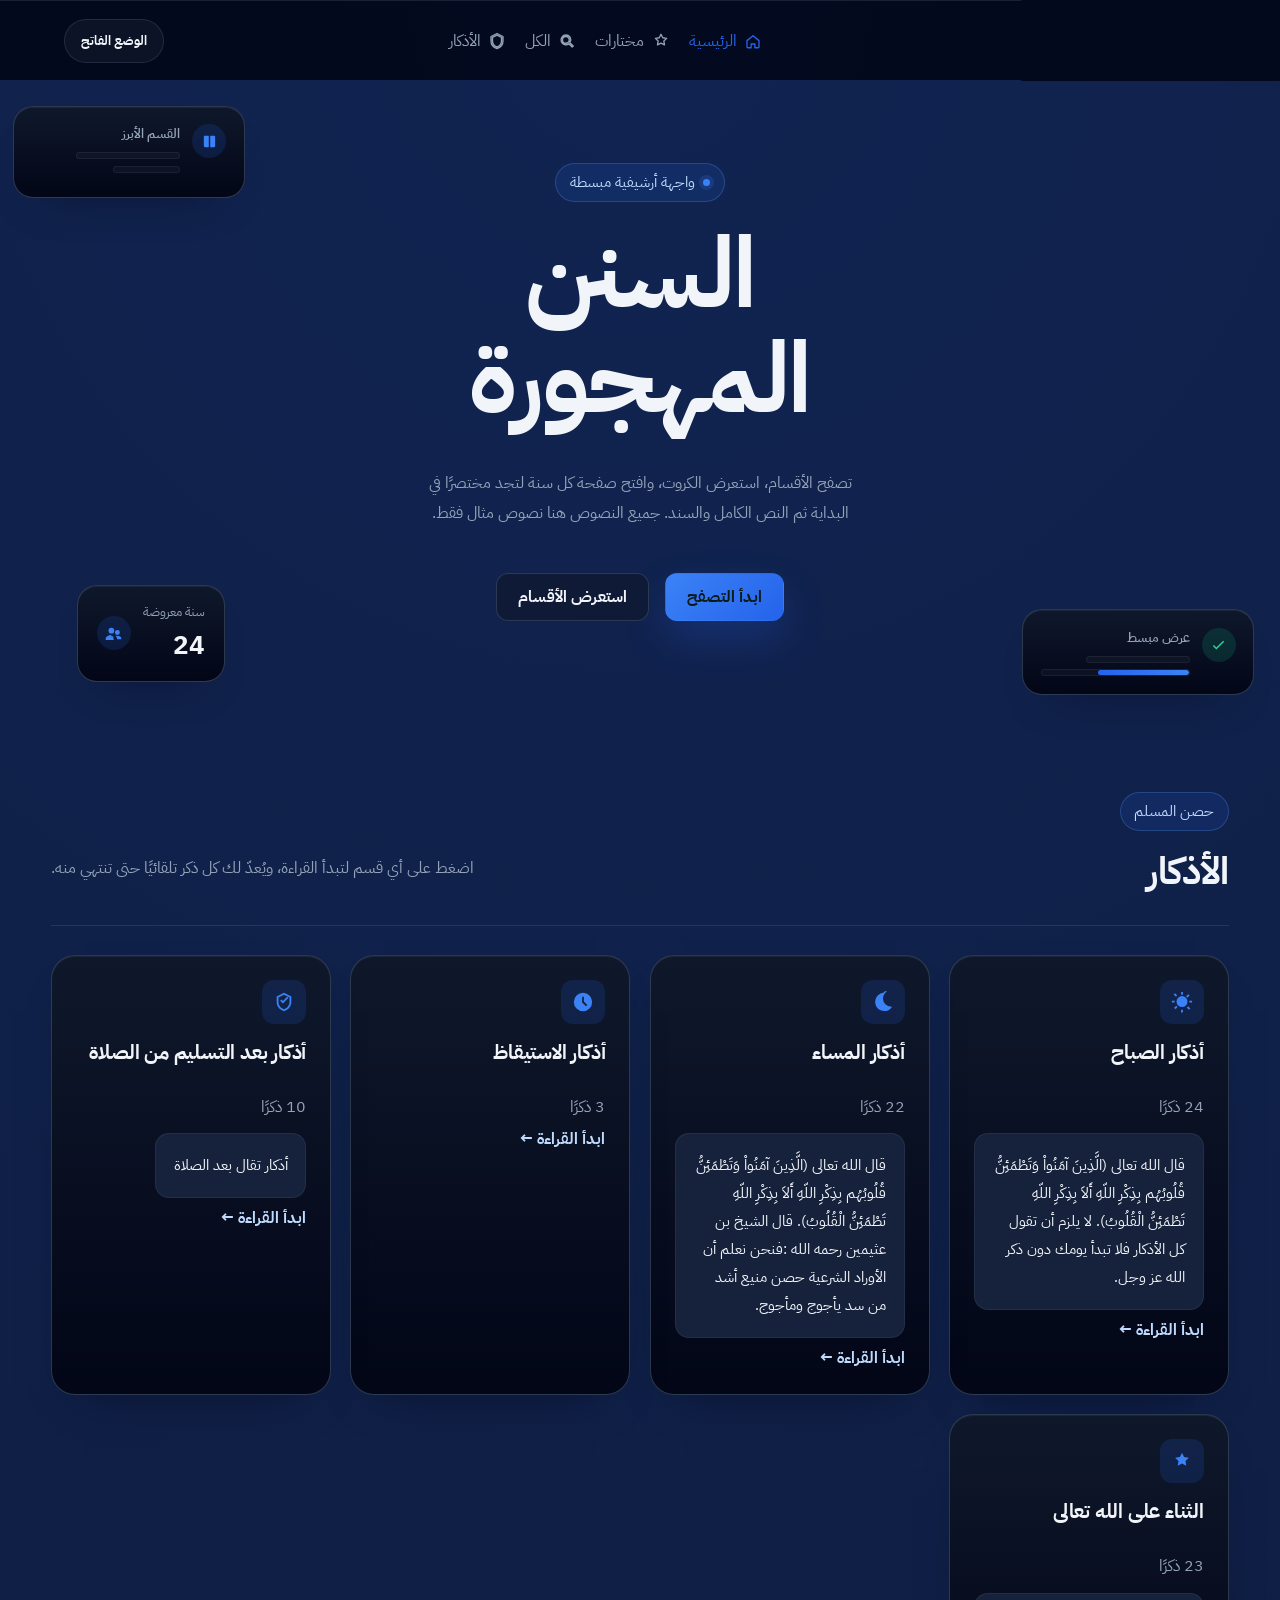
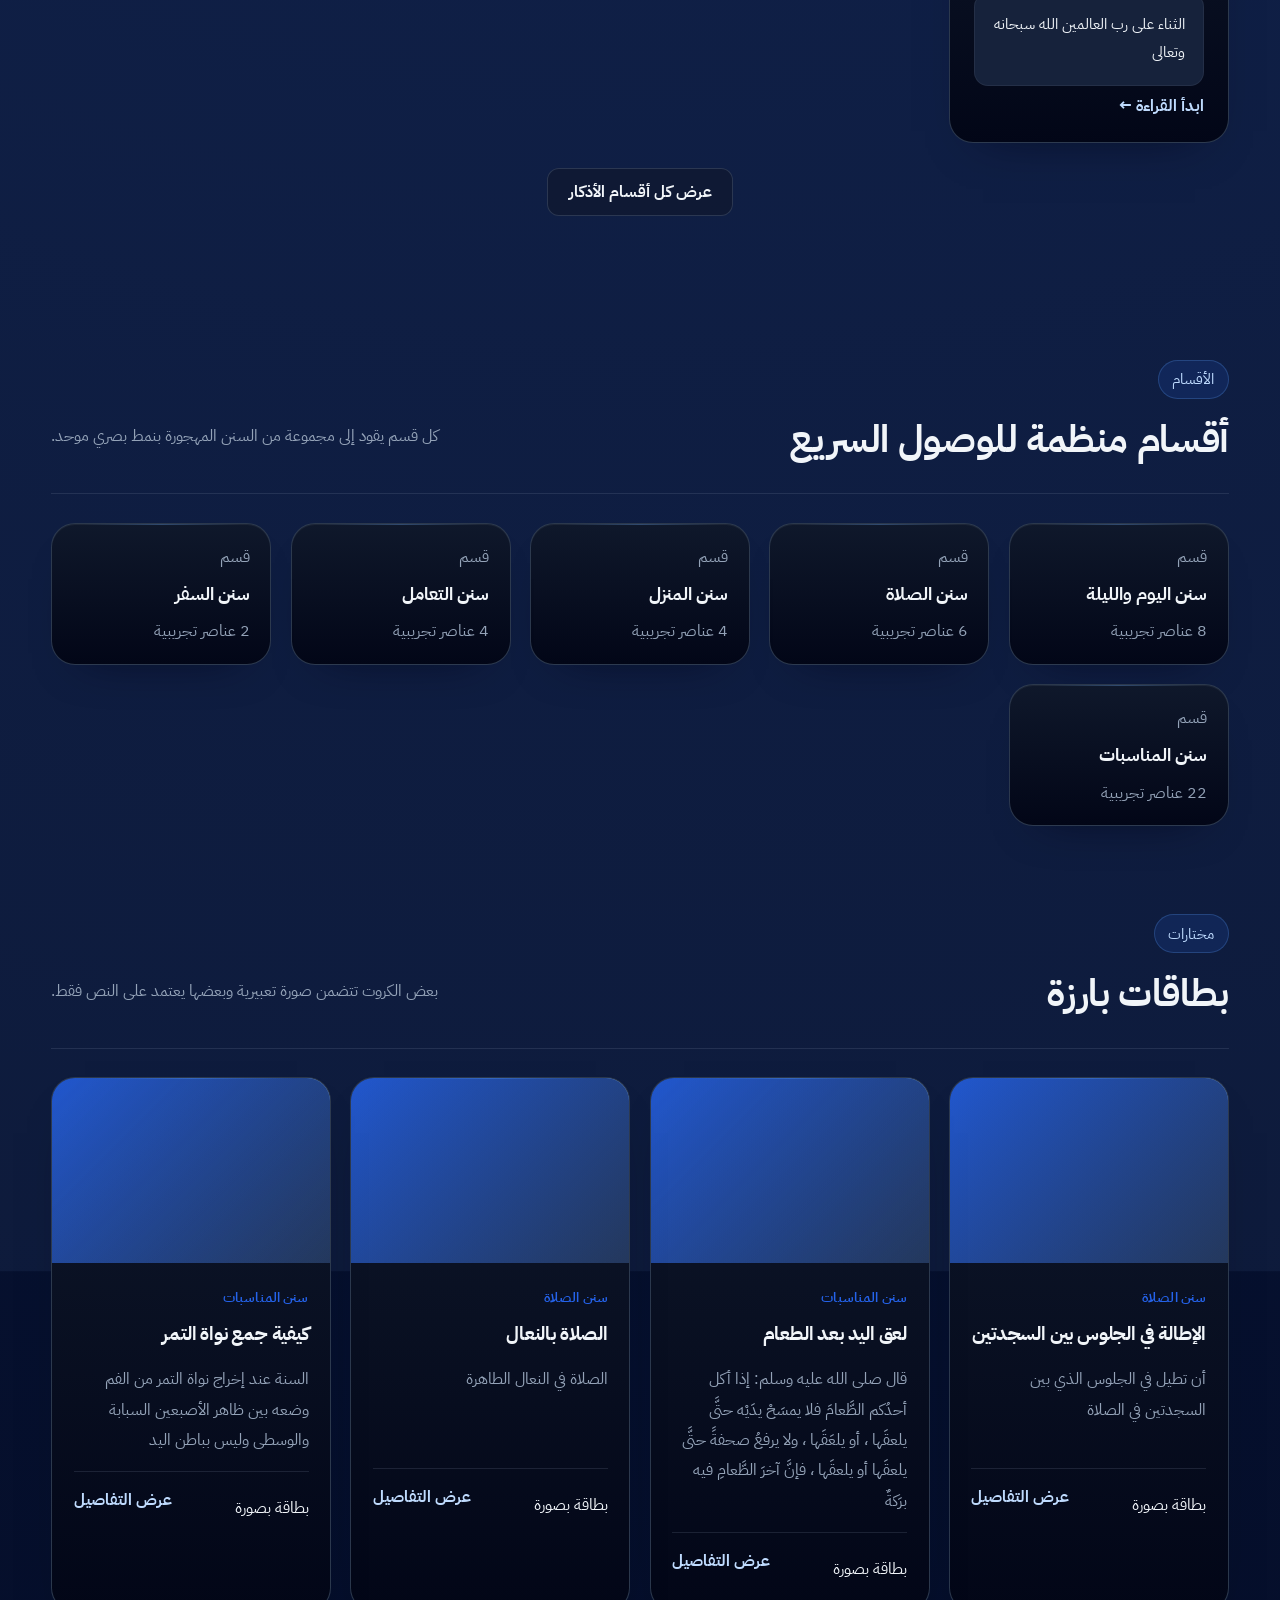
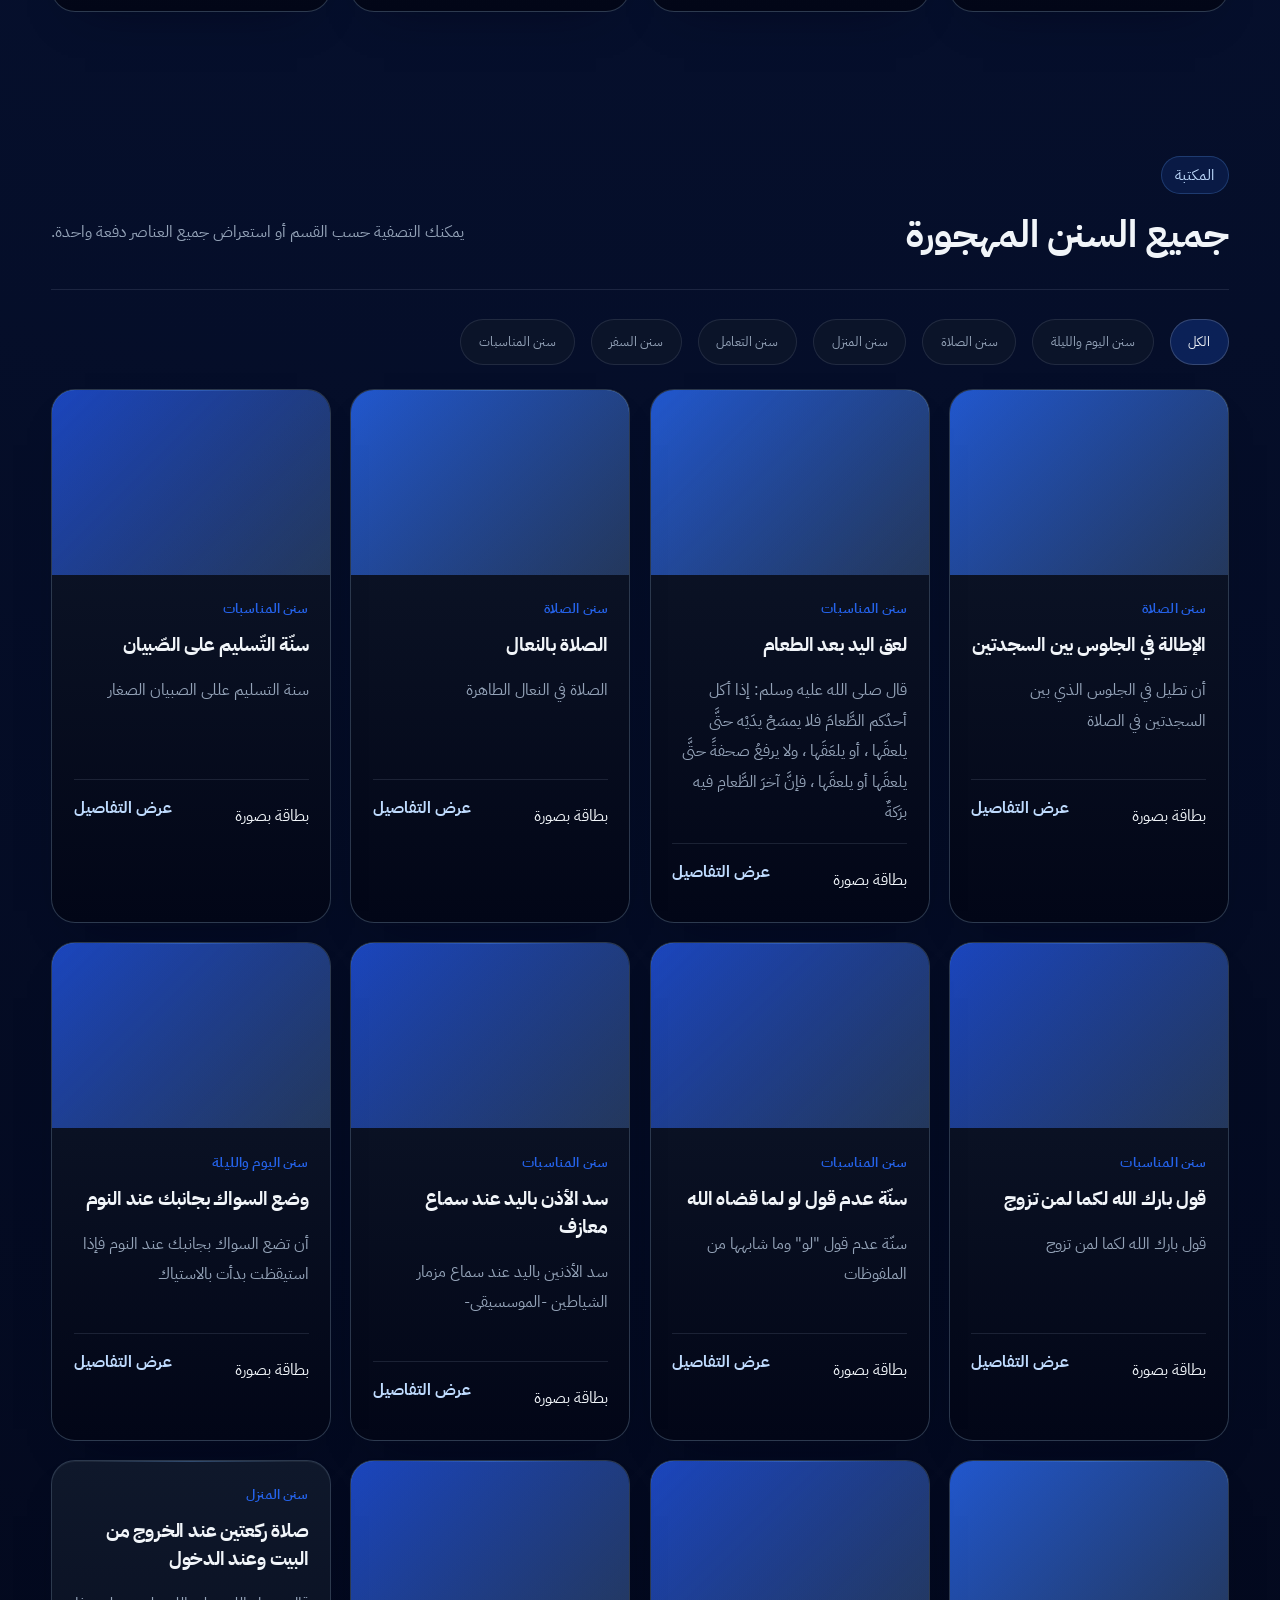
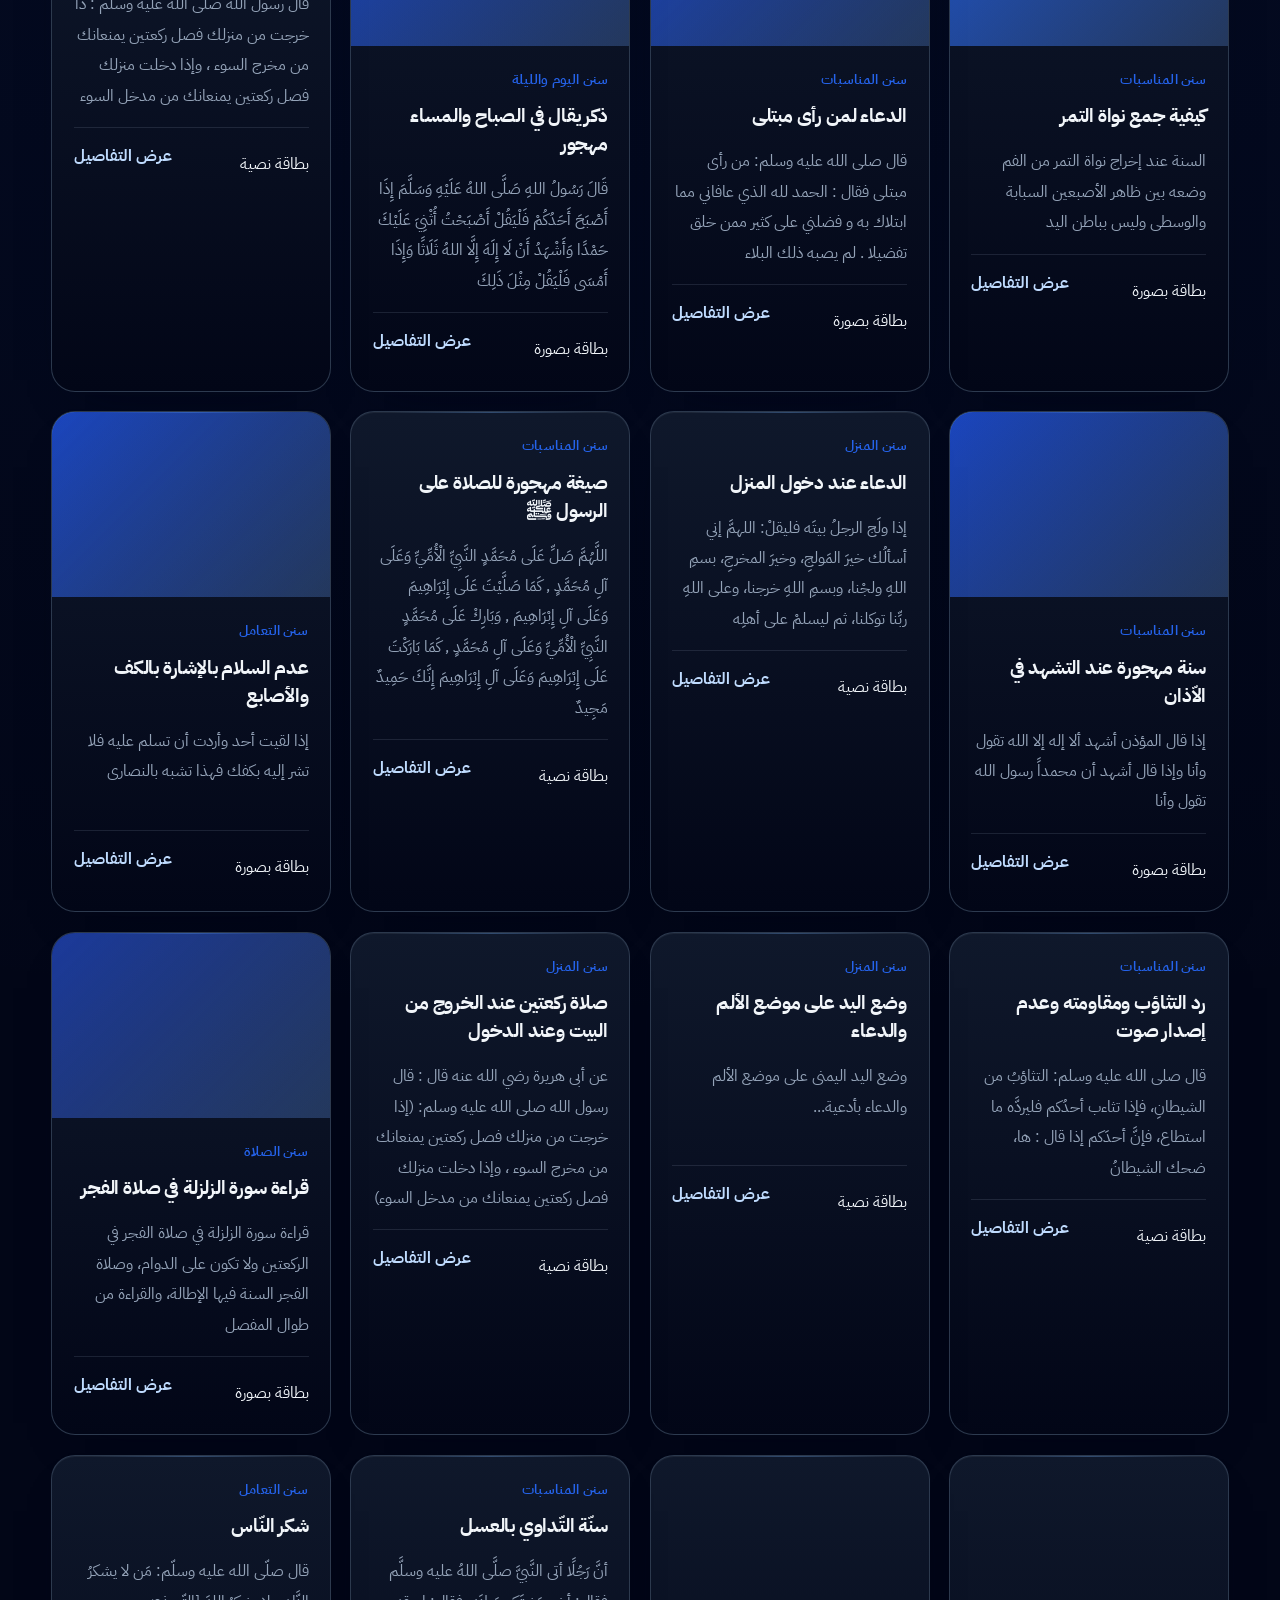
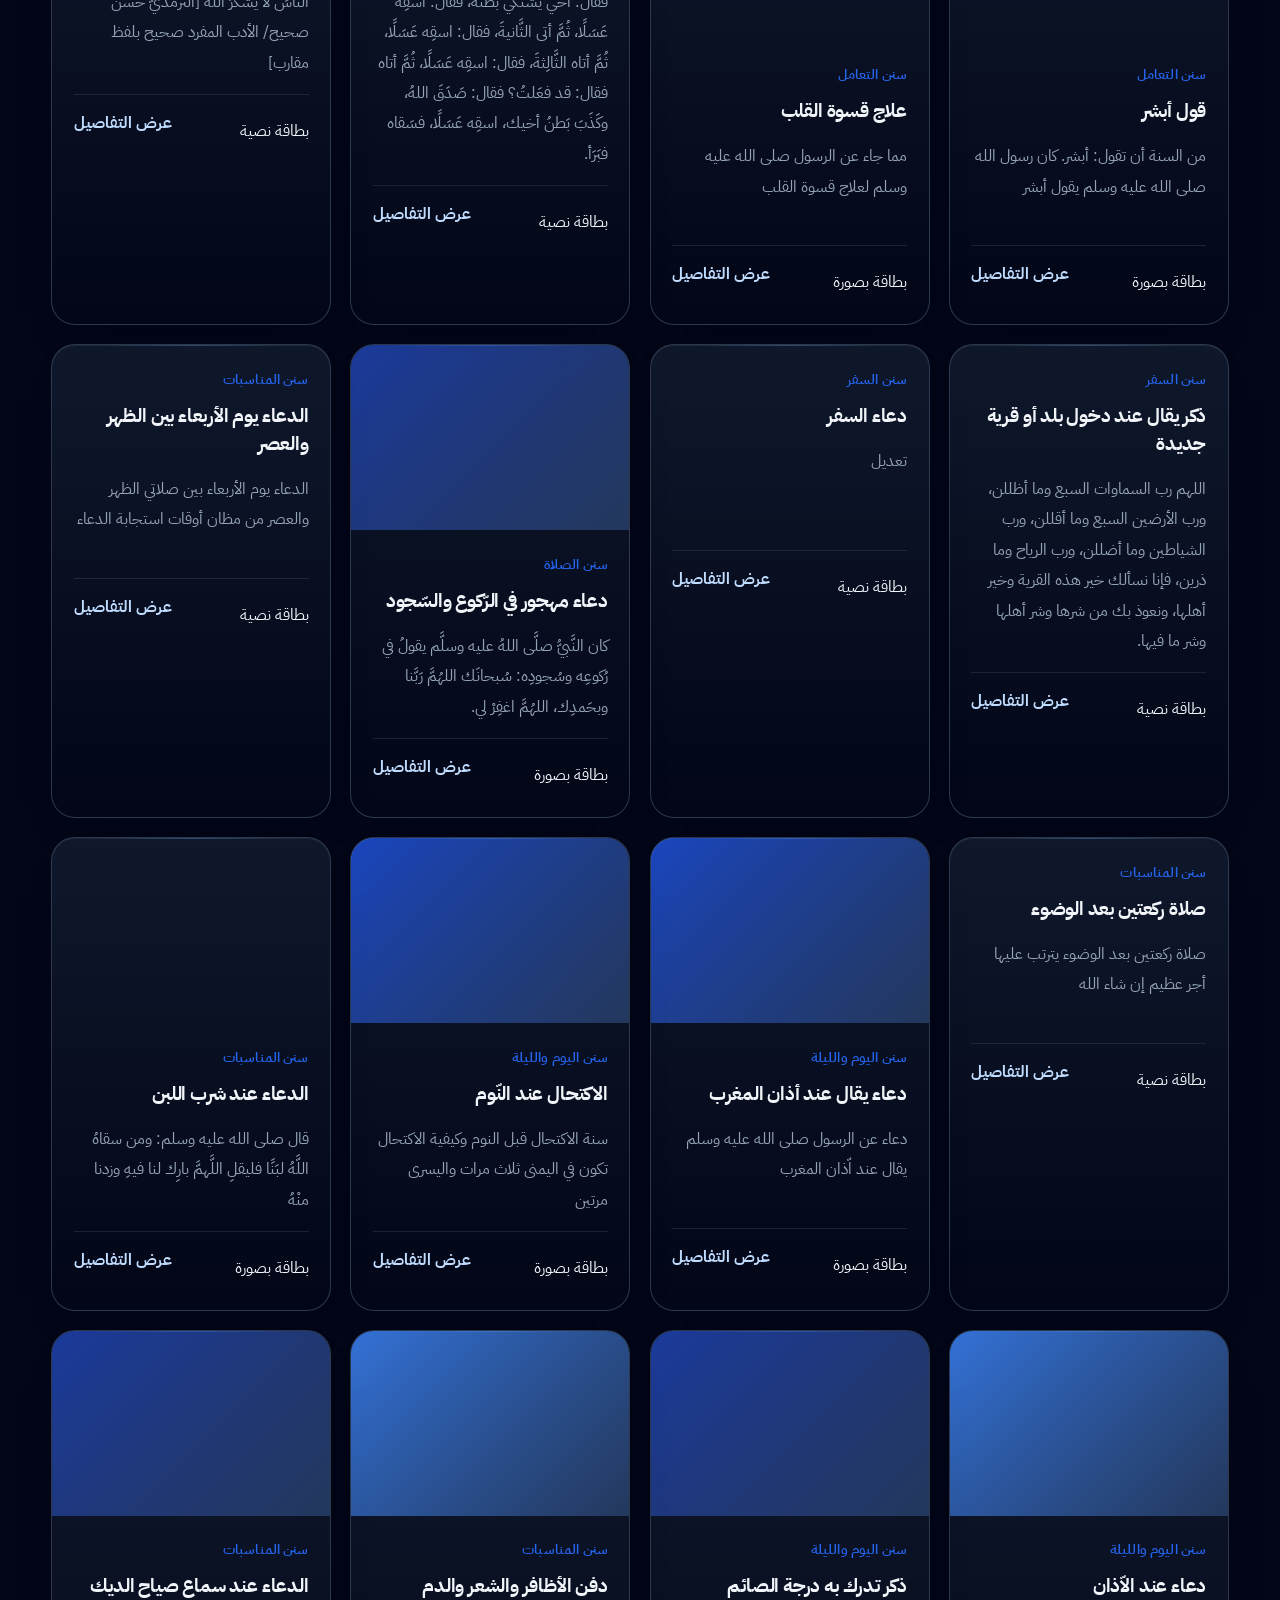
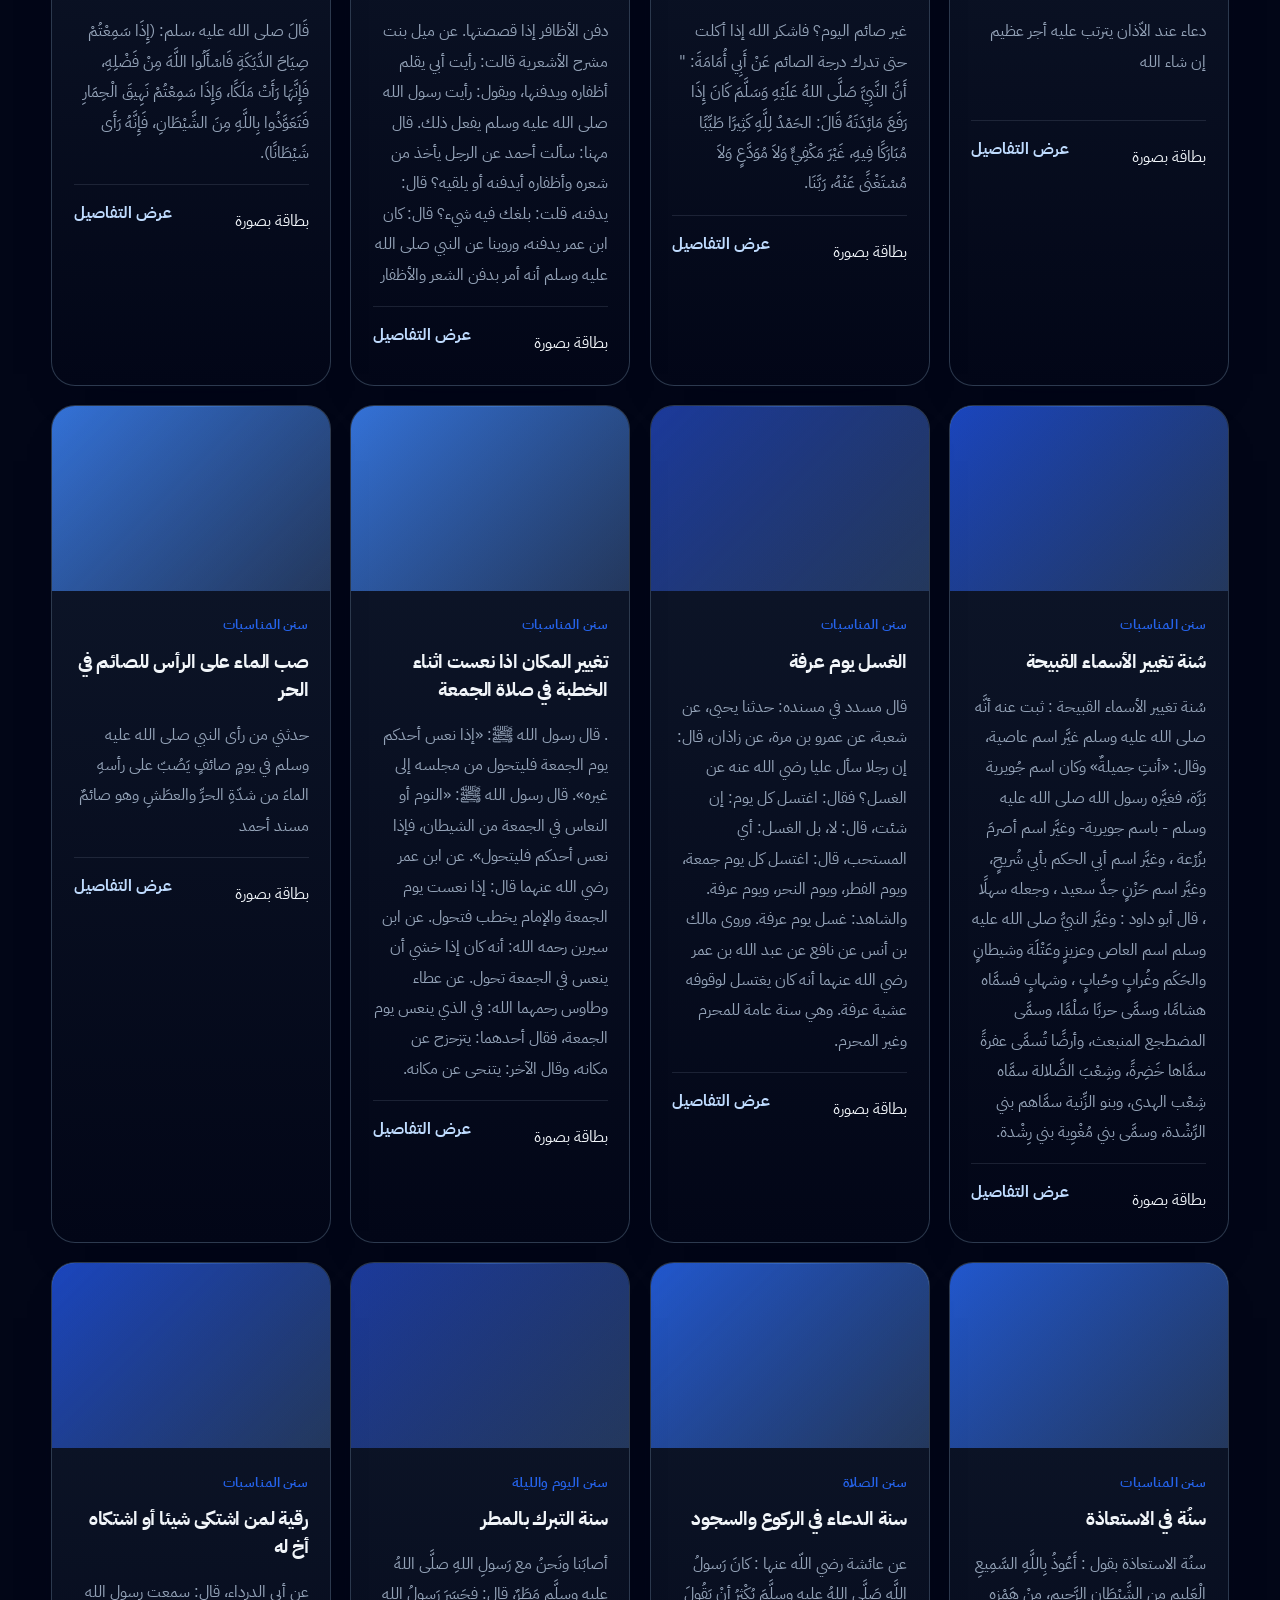
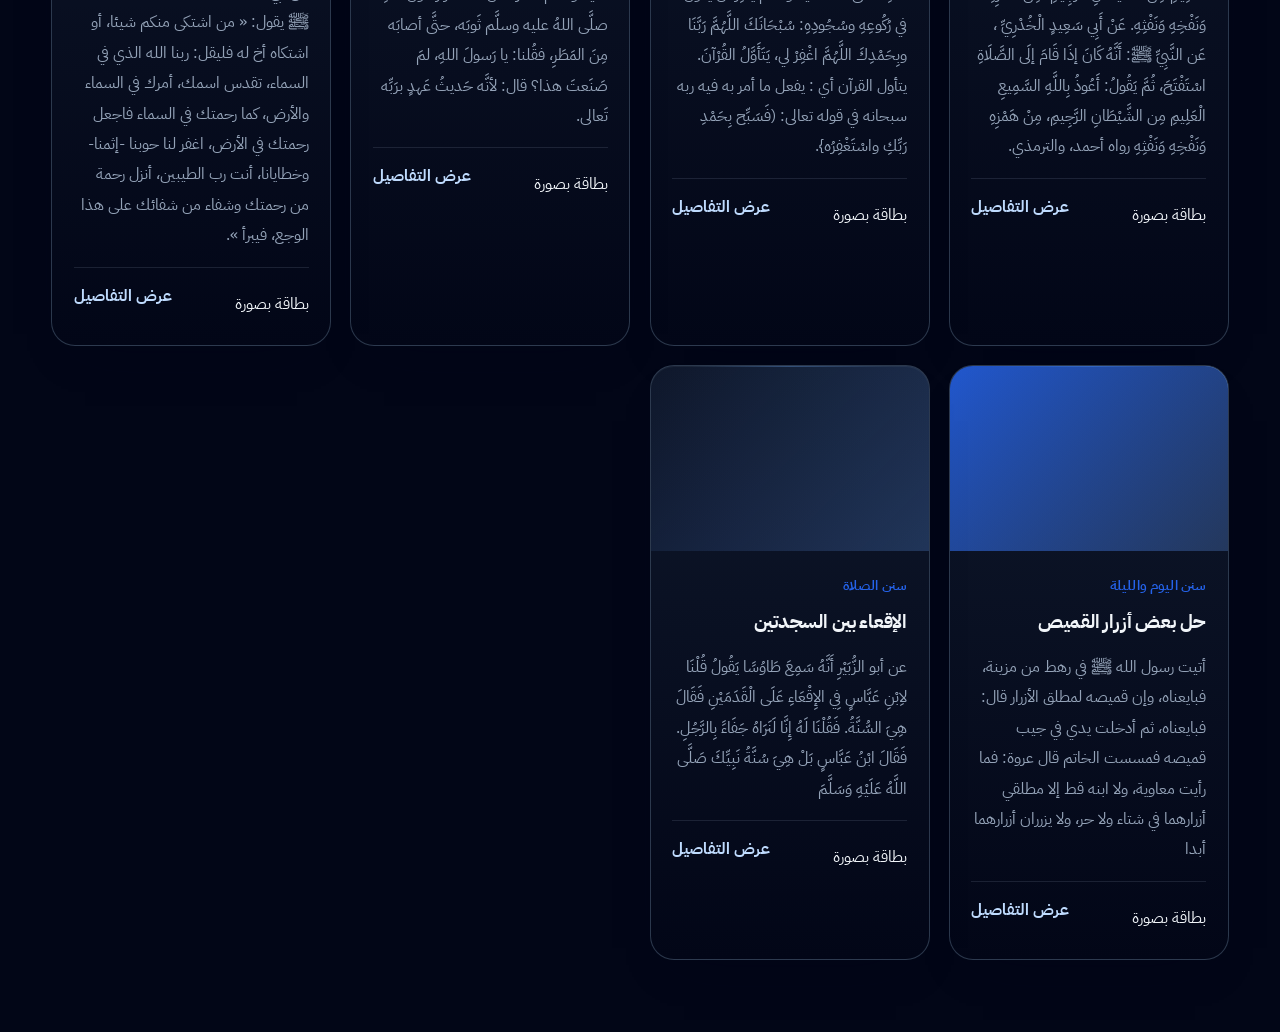
==== index.html @ 3bbb5cd1 "Add files via upload" ====
<!DOCTYPE html>
<html lang="ar" dir="rtl">
  <head>
    <meta charset="UTF-8" />
    <meta name="viewport" content="width=device-width, initial-scale=1.0" />
    <title>السنن المهجورة</title>
    <meta name="theme-color" content="#020617" />
    <meta name="apple-mobile-web-app-capable" content="yes" />
    <meta name="apple-mobile-web-app-status-bar-style" content="black-translucent" />
    <meta name="apple-mobile-web-app-title" content="السنن المهجورة" />
    <link rel="manifest" href="manifest.webmanifest" />
    <link rel="icon" href="icons/icon-192.png" sizes="192x192" />
    <link rel="apple-touch-icon" href="icons/icon-192.png" />
    <link rel="preconnect" href="https://fonts.googleapis.com" />
    <link rel="preconnect" href="https://fonts.gstatic.com" crossorigin />
    <link href="https://fonts.googleapis.com/css2?family=IBM+Plex+Sans+Arabic:wght@400;500;600;700;800&display=swap" rel="stylesheet" />
    <link rel="stylesheet" href="styles.css" />
  </head>
  <body>
    <div class="site-shell">
      <header class="topbar">
        <a class="brand" href="#home">السنن المهجورة</a>
        <nav class="nav-links">
          <a class="nav-link active" href="#home" aria-current="page">
            <span class="nav-icon" aria-hidden="true">
              <svg viewBox="0 0 24 24"><path d="M4 11.5 12 5l8 6.5V20a1 1 0 0 1-1 1h-4.5v-5h-5v5H5a1 1 0 0 1-1-1z"/></svg>
            </span>
            <span class="nav-text">الرئيسية</span>
          </a>
          <a class="nav-link" href="#featured">
            <span class="nav-icon" aria-hidden="true">
              <svg viewBox="0 0 24 24"><path d="m12 3 2.3 4.7 5.2.8-3.7 3.6.9 5.1L12 14.8 7.3 17.2l.9-5.1-3.7-3.6 5.2-.8z"/></svg>
            </span>
            <span class="nav-text">مختارات</span>
          </a>
          <a class="nav-link" href="#all-cards">
            <span class="nav-icon" aria-hidden="true">
              <svg viewBox="0 0 24 24"><path d="M10.5 4a6.5 6.5 0 1 0 3.96 11.66l4.44 4.44 1.41-1.41-4.44-4.44A6.5 6.5 0 0 0 10.5 4m0 2a4.5 4.5 0 1 1 0 9 4.5 4.5 0 0 1 0-9"/></svg>
            </span>
            <span class="nav-text">الكل</span>
          </a>
          <a class="nav-link" href="azkar.html">
            <span class="nav-icon" aria-hidden="true">
              <svg viewBox="0 0 24 24"><path d="M12 2 4 6v6c0 5 3.4 8.7 8 10 4.6-1.3 8-5 8-10V6zm0 2.2 6 3v4.8c0 3.9-2.6 6.7-6 7.8-3.4-1.1-6-3.9-6-7.8V7.2z"/></svg>
            </span>
            <span class="nav-text">الأذكار</span>
          </a>
        </nav>
        <button class="theme-toggle" id="theme-toggle" type="button" aria-label="تبديل وضع الألوان">
          <span class="theme-toggle-text">الوضع الفاتح</span>
        </button>
      </header>

      <main>
        <section class="hero" id="home">
          <div class="hero-float hero-float-tl" aria-hidden="true">
            <span class="hero-float-icon icon-blue">
              <svg viewBox="0 0 24 24"><path d="M4 5.5C4 4.7 4.7 4 5.5 4H11v16H5.5A1.5 1.5 0 0 1 4 18.5zM13 4h5.5c.8 0 1.5.7 1.5 1.5v13c0 .8-.7 1.5-1.5 1.5H13z"/></svg>
            </span>
            <div class="hero-float-lines">
              <span class="hero-float-label">القسم الأبرز</span>
              <span class="hero-float-line w-70"></span>
              <span class="hero-float-line w-45"></span>
            </div>
          </div>

          <div class="hero-center">
            <span class="hero-badge"><i class="hero-badge-dot"></i>واجهة أرشيفية مبسطة</span>
            <h1 class="hero-title">السنن<br />المهجورة</h1>
            <p class="hero-desc">
              تصفح الأقسام، استعرض الكروت، وافتح صفحة كل سنة لتجد مختصرًا في
              البداية ثم النص الكامل والسند. جميع النصوص هنا نصوص مثال فقط.
            </p>
            <div class="hero-actions">
              <a class="button primary" href="#all-cards">ابدأ التصفح</a>
              <a class="button ghost" href="#sections">استعرض الأقسام</a>
            </div>
          </div>

          <div class="hero-float hero-float-bl">
            <div class="hero-float-stat">
              <span>سنة معروضة</span>
              <strong>24</strong>
            </div>
            <span class="hero-float-icon icon-blue">
              <svg viewBox="0 0 24 24"><path d="M9 12a4 4 0 1 0 0-8 4 4 0 0 0 0 8m0 2c-3.3 0-8 1.7-8 5v2h11.5A6 6 0 0 1 12 16.6c-.9-.4-1.9-.6-3-.6m8.5-2a3.5 3.5 0 1 0 0-7 3.5 3.5 0 0 0 0 7M16 15c-.4 0-.8 0-1.2.1a6 6 0 0 1 2.2 4.9H23v-1.5c0-2.5-3.4-3.5-7-3.5"/></svg>
            </span>
          </div>

          <div class="hero-float hero-float-br">
            <span class="hero-float-icon icon-green">
              <svg viewBox="0 0 24 24"><path d="m9 16.2-3.5-3.5L4 14.2l5 5 11-11-1.4-1.5z"/></svg>
            </span>
            <div class="hero-float-lines">
              <span class="hero-float-label">عرض مبسط</span>
              <span class="hero-float-line w-70"></span>
              <span class="hero-float-bar"><em style="width:62%"></em></span>
            </div>
          </div>
        </section>

        <section class="section-block" id="azkar">
          <div class="section-heading">
            <div>
              <span class="eyebrow">حصن المسلم</span>
              <h2>الأذكار</h2>
            </div>
            <p>اضغط على أي قسم لتبدأ القراءة، ويُعدّ لك كل ذكر تلقائيًا حتى تنتهي منه.</p>
          </div>

          <div class="alt-sections" id="home-azkar-grid"></div>

          <div class="hero-actions" style="margin-top:1.6rem;">
            <a class="button ghost" href="azkar.html">عرض كل أقسام الأذكار</a>
          </div>
        </section>

        <section class="section-block" id="sections">
          <div class="section-heading">
            <div>
              <span class="eyebrow">الأقسام</span>
              <h2>أقسام منظمة للوصول السريع</h2>
            </div>
            <p>كل قسم يقود إلى مجموعة من السنن المهجورة بنمط بصري موحد.</p>
          </div>

          <div class="category-grid" id="category-grid"></div>
        </section>

        <section class="section-block featured-strip" id="featured">
          <div class="section-heading">
            <div>
              <span class="eyebrow">مختارات</span>
              <h2>بطاقات بارزة</h2>
            </div>
            <p>بعض الكروت تتضمن صورة تعبيرية وبعضها يعتمد على النص فقط.</p>
          </div>
          <div class="featured-grid" id="featured-grid"></div>
        </section>

        <section class="section-block" id="all-cards">
          <div class="section-heading">
            <div>
              <span class="eyebrow">المكتبة</span>
              <h2>جميع السنن المهجورة</h2>
            </div>
            <p>يمكنك التصفية حسب القسم أو استعراض جميع العناصر دفعة واحدة.</p>
          </div>

          <div class="filters" id="filters"></div>
          <div class="cards-grid" id="cards-grid"></div>
        </section>
      </main>
    </div>

    <script src="app.js"></script>
    <script src="azkar-data.js"></script>
    <script src="azkar.js"></script>
    <script src="theme.js"></script>
    <script src="pwa.js"></script>
  </body>
</html>
---- styles.css ----
/* =========================================================
   السنن المهجورة — design tokens
   Matched to reference: Tailwind blue primary scale
   (#3b82f6 / #2563eb / #1d4ed8) + slate surface scale,
   soft diffused shadows, 1.5rem card radius, thin top
   hairline accent on elevated cards.
   ========================================================= */

@font-face {
    font-family: "ThmanyahSans";
    src: url("fonts/ThmanyahSans-Light.woff2") format("woff2");
    font-weight: 300;
    font-style: normal;
    font-display: swap;
}

@font-face {
    font-family: "ThmanyahSans";
    src: url("fonts/ThmanyahSans-Regular.woff2") format("woff2");
    font-weight: 400;
    font-style: normal;
    font-display: swap;
}

@font-face {
    font-family: "ThmanyahSans";
    src: url("fonts/ThmanyahSans-Medium.woff2") format("woff2");
    font-weight: 500;
    font-style: normal;
    font-display: swap;
}

@font-face {
    font-family: "ThmanyahSans";
    src: url("fonts/ThmanyahSans-Bold.woff2") format("woff2");
    font-weight: 700;
    font-style: normal;
    font-display: swap;
}

@font-face {
    font-family: "ThmanyahSans";
    src: url("fonts/ThmanyahSans-Black.woff2") format("woff2");
    font-weight: 800 900;
    font-style: normal;
    font-display: swap;
}

:root {
    --bg: #020617;
    --panel: #0f172a;
    --panel-soft: #16223b;
    --line: rgba(148, 163, 184, 0.16);
    --line-strong: rgba(148, 163, 184, 0.3);
    --text: #f1f5f9;
    --muted: #94a3b8;
    --blue: #2563eb;
    --blue-strong: #1d4ed8;
    --sky: #3b82f6;
    --glow: radial-gradient(circle at top, rgba(37, 99, 235, 0.22), transparent 55%);
    --font-main: "ThmanyahSans", "IBM Plex Sans Arabic", "Segoe UI", Tahoma, sans-serif;
    --font-display: "ThmanyahSans", "IBM Plex Sans Arabic", "Segoe UI", Tahoma, sans-serif;
    --radius-card: 1.5rem;
    --radius-btn: .75rem;
    --ease-out-quart: cubic-bezier(.25, 1, .5, 1);
    --shadow: 0 22px 48px -34px rgba(2, 6, 23, 0.75), inset 0 1px rgba(255, 255, 255, 0.06);
    --shadow-hover: 0 28px 60px -36px rgba(37, 99, 235, 0.32), 0 16px 32px -28px rgba(2, 6, 23, 0.42), inset 0 1px rgba(255, 255, 255, 0.07);
    --card-border: rgba(51, 65, 85, 0.86);
    --card-border-hover: rgba(96, 165, 250, 0.7);
    --card-bg: linear-gradient(180deg, #0f182b 0%, #020617 100%);
    --hairline: linear-gradient(90deg, transparent, rgba(96, 165, 250, 0.32), transparent);
    --hero-start: #0b1226;
    --hero-mid: #0b1226;
    --hero-end: #020617;
    --body-end: #020617;
    --chip-bg: rgba(15, 23, 42, 0.7);
    --chip-active: rgba(37, 99, 235, 0.24);
    --surface-soft: rgba(255, 255, 255, 0.03);
    --surface-soft-border: rgba(255, 255, 255, 0.06);
    --badge-bg: rgba(37, 99, 235, 0.14);
    --badge-border: rgba(96, 165, 250, 0.24);
    --badge-text: #bfdbfe;
    --toggle-bg: rgba(15, 23, 42, 0.85);
    --ghost-bg: rgba(15, 23, 42, 0.6);
    --ghost-border: rgba(148, 163, 184, 0.22);
    --link-strong: #bfdbfe;
    --link-hover: #60a5fa;
}

body[data-theme="light"] {
    --bg: #f8fafc;
    --panel: #ffffff;
    --panel-soft: #f6f9ff;
    --line: rgba(226, 232, 240, 0.9);
    --line-strong: rgba(148, 163, 184, 0.45);
    --text: #0f172a;
    --muted: #64748b;
    --blue: #2563eb;
    --blue-strong: #1d4ed8;
    --sky: #3b82f6;
    --glow: radial-gradient(circle at top, rgba(219, 234, 254, 0.62), transparent 55%);
    --shadow: 0 22px 48px -34px rgba(15, 23, 42, 0.18), inset 0 1px rgba(255, 255, 255, 0.7);
    --shadow-hover: 0 28px 60px -36px rgba(37, 99, 235, 0.16), 0 16px 32px -28px rgba(15, 23, 42, 0.16), inset 0 1px rgba(255, 255, 255, 0.85);
    --card-border: rgba(226, 232, 240, 0.84);
    --card-border-hover: rgba(147, 197, 253, 0.72);
    --card-bg: linear-gradient(180deg, #ffffffd6 0%, #f8fafc 100%);
    --hairline: linear-gradient(90deg, transparent, rgba(37, 99, 235, 0.28), transparent);
    --hero-start: #f3f7ff;
    --hero-mid: #f3f7ff;
    --hero-end: #f9fafc;
    --body-end: #f8fafc;
    --chip-bg: rgba(241, 245, 249, 0.9);
    --chip-active: rgba(37, 99, 235, 0.12);
    --surface-soft: rgba(226, 232, 240, 0.5);
    --surface-soft-border: rgba(148, 163, 184, 0.18);
    --badge-bg: rgba(37, 99, 235, 0.08);
    --badge-border: rgba(37, 99, 235, 0.14);
    --badge-text: #1d4ed8;
    --toggle-bg: rgba(255, 255, 255, 0.92);
    --ghost-bg: rgba(226, 232, 240, 0.5);
    --ghost-border: rgba(148, 163, 184, 0.28);
    --link-strong: #1d4ed8;
    --link-hover: #2563eb;
}

* {
    box-sizing: border-box;
}

html {
    scroll-behavior: smooth;
}

body {
    margin: 0;
    background: var(--glow), linear-gradient(180deg, var(--hero-start) 0%, var(--hero-mid) 27%, var(--hero-end) 27.01%, var(--body-end) 100%);
    color: var(--text);
    font-family: var(--font-main);
}

body::before {
    content: "";
    position: fixed;
    inset: 0;
    z-index: 0;
    pointer-events: none;
    opacity: 0;
    transition: opacity .5s ease;
    background: radial-gradient(560px circle at var(--glue-x, 50%) var(--glue-y, 30%), rgba(59, 130, 246, 0.16), transparent 60%);
}

body[data-theme="light"]::before {
    background: radial-gradient(560px circle at var(--glue-x, 50%) var(--glue-y, 30%), rgba(37, 99, 235, 0.1), transparent 60%);
}

body.glue-active::before {
    opacity: 1;
}

.site-shell {
    position: relative;
    z-index: 1;
    min-height: 100vh;
}

a {
    color: inherit;
    text-decoration: none;
}

.hero {
    position: relative;
}

h1,
h2,
h3,
.brand,
.alt-logo {
    font-family: var(--font-display);
    font-weight: 800;
    letter-spacing: -0.01em;
}

.topbar {
    position: sticky;
    bottom: 0;
    z-index: 20;
    display: flex;
    align-items: center;
    justify-content: space-between;
    gap: 1rem;
    padding: 1.1rem 5vw;
    background: rgba(2, 6, 23, 0.88);
    border-top: 1px solid var(--line);
    /* Safari */
}

body[data-theme="light"] .topbar {
    background: rgba(255, 252, 243, 0.85);
}

.brand {
    font-size: 1.7rem;
    font-weight: 800;
    letter-spacing: 0.01em;
    color: var(--link-strong);
}

.nav-links {
    display: flex;
    flex-wrap: wrap;
    gap: 1.2rem;
    color: var(--muted);
}

.nav-link {
    display: inline-flex;
    align-items: center;
    gap: 0.45rem;
}

.nav-icon {
    display: inline-flex;
    align-items: center;
    justify-content: center;
}

.nav-icon svg {
    width: 18px;
    height: 18px;
    stroke: currentColor;
    fill: none;
    stroke-width: 1.8;
    stroke-linecap: round;
    stroke-linejoin: round;
}

.nav-link.active {
    color: var(--blue);
}

.nav-links a:hover,
.nav-links a:focus-visible {
    color: var(--text);
}

.theme-toggle {
    border: 1px solid var(--line);
    background: var(--toggle-bg);
    color: var(--text);
    border-radius: 999px;
    min-height: 44px;
    padding: 0 1rem;
    cursor: pointer;
    font-weight: 700;
    font-family: var(--font-main);
}

.hero {
    position: relative;
    min-height: 640px;
    padding: 5rem 0 6rem;
    display: flex;
    align-items: center;
    justify-content: center;
}

.hero-center {
    position: relative;
    z-index: 2;
    max-width: 640px;
    margin: 0 auto;
    text-align: center;
    display: flex;
    flex-direction: column;
    align-items: center;
}

.hero-badge,
.eyebrow {
    display: inline-flex;
    align-items: center;
    gap: .5rem;
    padding: 0.45rem 0.85rem;
    border-radius: 999px;
    border: 1px solid var(--badge-border);
    background: var(--badge-bg);
    color: var(--badge-text);
    font-size: 0.92rem;
    font-family: var(--font-main);
}

.hero-badge-dot {
    width: 7px;
    height: 7px;
    border-radius: 50%;
    background: var(--sky);
    box-shadow: 0 0 0 4px rgba(59, 130, 246, 0.18);
}

.hero-title {
    margin: 1.3rem 0;
    font-size: clamp(3rem, 8vw, 6.2rem);
    line-height: 1.05;
    letter-spacing: -0.02em;
    color: var(--text);
}

.hero-desc,
.section-heading p,
.card p,
.detail-intro p,
.detail-block p {
    color: var(--muted);
    line-height: 1.9;
}

.hero-desc {
    max-width: 46ch;
}

.hero-actions,
.filters {
    display: flex;
    flex-wrap: wrap;
    gap: 1rem;
}

.hero-actions {
    margin: 1.8rem 0 0;
    justify-content: center;
}

.button {
    display: inline-flex;
    align-items: center;
    justify-content: center;
    min-height: 48px;
    padding: 0 1.3rem;
    border-radius: 12px;
    border: 1px solid transparent;
    font-weight: 700;
    font-family: var(--font-main);
}

.button.primary {
    background: linear-gradient(135deg, var(--sky), var(--blue));
    color: #0a1a18;
    box-shadow: 0 18px 40px rgba(47, 103, 255, 0.22);
}

.button.ghost {
    border-color: var(--ghost-border);
    background: var(--ghost-bg);
}

.stat-card,
.category-card,
.card,
.detail-block,
.detail-header,
.empty-state {
    position: relative;
    background: var(--card-bg);
    border: 1px solid var(--card-border);
    border-radius: var(--radius-card);
    box-shadow: var(--shadow);
    overflow: hidden;
    transition: transform .24s var(--ease-out-quart), border-color .24s var(--ease-out-quart), box-shadow .24s var(--ease-out-quart);
}

.stat-card::before,
.category-card::before,
.card::before,
.detail-block::before,
.detail-header::before {
    content: "";
    position: absolute;
    top: 0;
    inset-inline: 14%;
    height: 1px;
    background: var(--hairline);
    opacity: .9;
}

.stat-card strong {
    display: block;
    margin-bottom: 0.35rem;
    font-size: 1.7rem;
    font-family: var(--font-display);
    color: var(--blue);
}

.stat-card span {
    color: var(--muted);
}


/* ---------- scattered hero preview cards ---------- */

.hero-float {
    position: absolute;
    z-index: 1;
    display: flex;
    align-items: flex-start;
    gap: .75rem;
    width: 232px;
    padding: 1.1rem;
    background: var(--card-bg);
    border: 1px solid var(--card-border);
    border-radius: 20px;
    box-shadow: var(--shadow);
    animation: fade-up .8s ease both, float-soft 7s ease-in-out infinite;
}

.hero-float-tl {
    top: 4%;
    left: 1%;
    animation-delay: .1s;
}

.hero-float-bl {
    bottom: 6%;
    left: 6%;
    width: auto;
    align-items: center;
    padding: 1rem 1.2rem;
    animation-delay: .3s;
    animation-duration: 7.6s;
}

.hero-float-br {
    bottom: 4%;
    right: 2%;
    animation-delay: .2s;
    animation-duration: 8.2s;
}

.hero-float-icon {
    flex-shrink: 0;
    width: 34px;
    height: 34px;
    display: grid;
    place-items: center;
    border-radius: 50%;
}

.hero-float-icon svg {
    width: 17px;
    height: 17px;
    fill: currentColor;
}

.hero-float-icon.icon-blue {
    background: rgba(37, 99, 235, 0.16);
    color: var(--sky);
}

.hero-float-icon.icon-green {
    background: rgba(16, 185, 129, 0.16);
    color: #34d399;
}

.hero-float-lines {
    flex: 1;
    min-width: 0;
}

.hero-float-label {
    display: block;
    font-size: .8rem;
    font-weight: 600;
    color: var(--muted);
    margin-bottom: .55rem;
}

.hero-float-line {
    display: block;
    height: 7px;
    border-radius: 999px;
    background: var(--surface-soft);
    border: 1px solid var(--surface-soft-border);
    margin-bottom: .4rem;
}

.hero-float-line.w-70 {
    width: 70%;
}

.hero-float-line.w-45 {
    width: 45%;
}

.hero-float-bar {
    display: block;
    height: 7px;
    border-radius: 999px;
    background: var(--surface-soft);
    border: 1px solid var(--surface-soft-border);
    overflow: hidden;
}

.hero-float-bar em {
    display: block;
    height: 100%;
    background: linear-gradient(90deg, var(--blue), var(--sky));
    border-radius: 999px;
}

.hero-float-stat span {
    display: block;
    font-size: .8rem;
    color: var(--muted);
    margin-bottom: .3rem;
}

.hero-float-stat strong {
    font-size: 1.6rem;
    font-family: var(--font-display);
    color: var(--text);
}

.card-meta,
.detail-meta {
    color: var(--blue);
    font-size: 0.9rem;
    font-weight: 600;
    letter-spacing: 0.01em;
}

.card h3,
.detail-header h1 {
    display: block;
    margin: 0.7rem 0 0.5rem;
}

.section-block {
    width: min(1180px, 92vw);
    margin: 0 auto;
    padding: 4.5rem 0;
}

.section-heading {
    display: flex;
    flex-wrap: wrap;
    align-items: end;
    justify-content: space-between;
    gap: 1rem;
    margin-bottom: 1.8rem;
    border-bottom: 1px solid var(--line);
    padding-bottom: 1.6rem;
}

.section-heading h2 {
    margin: 0.7rem 0 0;
    font-size: clamp(1.9rem, 3vw, 3rem);
}

.category-grid,
.featured-grid,
.cards-grid {
    display: grid;
    gap: 1.2rem;
}

.category-grid {
    grid-template-columns: repeat(auto-fit, minmax(190px, 1fr));
}

.category-card {
    padding: 1.3rem;
}

.category-card strong {
    display: block;
    font-size: 1.15rem;
    margin: 0.7rem 0;
    font-family: var(--font-display);
}

.category-card span {
    color: var(--muted);
}

.featured-strip {
    padding-top: 1rem;
}

.featured-grid {
    grid-template-columns: repeat(auto-fit, minmax(260px, 1fr));
}

.cards-grid {
    grid-template-columns: repeat(auto-fit, minmax(280px, 1fr));
    margin-top: 1.5rem;
}

.filter-chip {
    border: 1px solid var(--line);
    background: var(--chip-bg);
    color: var(--muted);
    border-radius: 999px;
    padding: 0.75rem 1.1rem;
    cursor: pointer;
    transition: 0.2s ease;
    font-family: var(--font-main);
}

.filter-chip:hover,
.filter-chip.active {
    color: var(--text);
    border-color: var(--line-strong);
    background: var(--chip-active);
}

.card {
    overflow: hidden;
}

.card-thumb {
    height: 185px;
    background: linear-gradient(135deg, rgba(10, 20, 41, 0.15), rgba(102, 161, 255, 0.24)), var(--thumb-bg, linear-gradient(135deg, #123330, #071716));
}

.card-body {
    padding: 1.35rem;
}

.card p {
    min-height: 88px;
}

.card-footer {
    display: flex;
    align-items: center;
    justify-content: space-between;
    gap: 1rem;
    margin-top: 1rem;
    border-top: 1px solid var(--line);
    padding-top: 1rem;
}

.read-more {
    color: var(--link-strong);
    font-weight: 700;
}

.read-more:hover {
    color: var(--link-hover);
}

.empty-state {
    padding: 1.5rem;
    text-align: center;
    color: var(--muted);
}

.detail-page {
    width: min(1180px, 92vw);
    margin: 0 auto;
    padding: 4rem 0 5rem;
}

.detail-layout {
    display: grid;
    grid-template-columns: 0.95fr 1.15fr;
    gap: 1.4rem;
}

.detail-header,
.detail-block {
    padding: 1.5rem;
}

.detail-header .detail-thumb {
    height: 260px;
    border-radius: 18px;
    margin-bottom: 1.2rem;
    background: linear-gradient(135deg, rgba(10, 20, 41, 0.15), rgba(102, 161, 255, 0.24)), var(--thumb-bg, linear-gradient(135deg, #123330, #071716));
}

.detail-header h1 {
    font-size: clamp(2rem, 4vw, 3.3rem);
}

.detail-intro {
    margin-top: 1rem;
    padding-top: 1rem;
    border-top: 1px solid var(--line);
}

.detail-block h2 {
    margin-top: 0;
    font-size: 1.35rem;
}

.detail-text {
    padding: 1.1rem;
    border-radius: 14px;
    background: var(--surface-soft);
    border: 1px solid var(--surface-soft-border);
    line-height: 2.1;
    color: var(--text);
}

.back-link {
    display: inline-flex;
    margin-bottom: 1rem;
    color: var(--blue);
    font-weight: 600;
}

.detail-switch {
    display: flex;
    flex-wrap: wrap;
    gap: 0.8rem;
    margin-bottom: 1rem;
}

.switch-link {
    padding: 0.7rem 1rem;
    border-radius: 999px;
    border: 1px solid var(--line);
    background: var(--surface-soft);
    color: var(--muted);
}

.switch-link.active {
    color: var(--text);
    background: var(--chip-active);
}

.detail-alt-page {
    width: min(1320px, 94vw);
    margin: 0 auto;
    padding: 2.5rem 0 5rem;
    position: relative;
}

.alt-hero {
    display: grid;
    grid-template-columns: 0.9fr 1.1fr;
    gap: 2rem;
    align-items: center;
    min-height: 46vh;
    padding: 2rem 0 3rem;
}

.alt-breadcrumbs {
    display: flex;
    flex-wrap: wrap;
    gap: 0.55rem;
    color: var(--muted);
    margin-bottom: 1.4rem;
}

.alt-copy h1 {
    font-size: clamp(2.4rem, 4vw, 4.6rem);
    margin: 0;
    line-height: 1.2;
}

.alt-copy p {
    color: var(--muted);
    line-height: 1.9;
}

.alt-hero-box {
    display: flex;
    align-items: center;
    justify-content: space-between;
    gap: 1rem;
    padding: 1.8rem;
    border-radius: var(--radius-card);
    background: var(--card-bg);
    border: 1px solid var(--card-border);
    box-shadow: var(--shadow);
}

.alt-logo {
    min-width: 120px;
    height: 120px;
    display: grid;
    place-items: center;
    border-radius: 22px;
    font-size: 2.4rem;
    color: var(--blue);
    background: linear-gradient(135deg, rgba(37, 99, 235, 0.16), var(--card-bg));
    border: 1px solid var(--line-strong);
}

.alt-hero-actions {
    display: flex;
    flex-wrap: wrap;
    gap: 0.9rem;
    margin-top: 1.8rem;
}

.pill-link {
    display: inline-flex;
    align-items: center;
    justify-content: center;
    min-height: 52px;
    padding: 0 1.15rem;
    border-radius: 999px;
    border: 1px solid var(--line-strong);
    background: var(--surface-soft);
    color: var(--text);
    font-weight: 700;
}

.alt-content {
    display: grid;
    gap: 1.5rem;
    padding-top: 2rem;
    border-top: 1px solid var(--line);
}

.alt-search-box,
.alt-grid-card {
    padding: 1.5rem;
    border-radius: var(--radius-card);
    background: var(--card-bg);
    border: 1px solid var(--card-border);
    box-shadow: var(--shadow);
}

.alt-search-title {
    display: flex;
    align-items: center;
    justify-content: space-between;
    gap: 1rem;
    margin-bottom: 1rem;
}

.search-frame {
    display: flex;
    align-items: center;
    justify-content: space-between;
    gap: 1rem;
    min-height: 72px;
    padding: 0 1.2rem;
    border-radius: 18px;
    background: var(--panel-soft);
    border: 1px solid var(--line);
    color: var(--muted);
}

.alt-sections {
    display: grid;
    grid-template-columns: repeat(auto-fit, minmax(260px, 1fr));
    gap: 1.2rem;
}

.alt-grid-card h3 {
    margin-top: 0;
    font-size: 1.25rem;
}

.detail-text.soft {
    background: var(--panel-soft);
}

@media (max-width: 900px) {
    .detail-layout,
    .alt-hero {
        grid-template-columns: 1fr;
    }
}

@media (max-width: 900px) {
    .topbar,
    .section-heading,
    .card-footer {
        align-items: start;
    }
    .topbar {
        display: grid;
        grid-template-columns: 1fr;
        gap: 0.85rem;
        padding-top: 0.9rem;
        padding-bottom: 0.9rem;
    }
    .brand {
        text-align: center;
        font-size: 2rem;
    }
    .nav-links {
        position: fixed;
        right: 50%;
        bottom: 14px;
        transform: translateX(50%) translateY(0);
        transition: transform 0.3s ease;
        z-index: 35;
        width: min(336px, calc(100vw - 18px));
        grid-template-columns: repeat(4, 1fr);
        display: grid;
        gap: 0.25rem;
        padding: 0.35rem;
        font-size: 0.72rem;
        border: 1px solid var(--line);
        border-radius: 24px;
        background: rgba(7, 18, 17, 0.94);
        backdrop-filter: blur(18px);
        box-shadow: 0 22px 48px rgba(0, 0, 0, 0.32);
    }
    .nav-links.nav-hidden {
        transform: translateX(50%) translateY(140%);
    }
    body[data-theme="light"] .nav-links {
        background: rgba(250, 245, 233, 0.95);
        box-shadow: 0 22px 48px rgba(90, 68, 20, 0.16);
    }
    .nav-link {
        flex-direction: column;
        justify-content: center;
        text-align: center;
        gap: 0.28rem;
        min-height: 54px;
        padding: 0.4rem 0.25rem;
        border-radius: 18px;
        color: #9db3aa;
    }
    body[data-theme="light"] .nav-link {
        color: #736b4c;
    }
    .nav-link.active {
        background: linear-gradient(135deg, rgba(84, 128, 255, 0.38), rgba(28, 59, 148, 0.22));
        color: #f3ecd8;
    }
    body[data-theme="light"] .nav-link.active {
        background: linear-gradient(135deg, rgba(92, 142, 255, 0.24), rgba(153, 193, 255, 0.3));
        color: #4a3710;
    }
    .nav-icon {
        width: 22px;
        height: 22px;
    }
    .nav-icon svg {
        width: 18px;
        height: 18px;
    }
    .nav-text {
        line-height: 1.1;
    }
    .theme-toggle {
        position: fixed;
        left: max(14px, calc(50% - 168px));
        bottom: 88px;
        z-index: 36;
        width: 48px;
        height: 48px;
        min-height: 48px;
        padding: 0;
        justify-content: center;
        background: rgba(7, 18, 17, 0.94);
        border-radius: 50%;
        box-shadow: 0 16px 34px rgba(0, 0, 0, 0.3);
        transform: translateY(0);
        transition: transform 0.3s ease;
    }
    .theme-toggle.nav-hidden {
        transform: translateY(140%);
    }
    body[data-theme="light"] .theme-toggle {
        background: rgba(250, 245, 233, 0.96);
        box-shadow: 0 16px 34px rgba(90, 68, 20, 0.16);
    }
    .theme-toggle-text {
        font-size: 0;
    }
    .theme-toggle::before {
        content: "◐";
        font-size: 1.15rem;
        line-height: 1;
    }
    .site-shell {
        padding-bottom: 146px;
    }
    .hero {
        min-height: 0;
        padding-top: 3rem;
    }
    .hero-center {
        padding: 0 1.1rem;
    }
    .hero-float {
        display: none;
    }
    .hero-title {
        font-size: clamp(2.8rem, 12vw, 4.3rem);
    }
    .hero-actions {
        display: grid;
        grid-template-columns: 1fr 1fr;
        width: 100%;
    }
    .button {
        width: 100%;
    }
    .card-footer {
        flex-direction: column;
        align-items: stretch;
    }
    .detail-switch {
        width: 100%;
    }
    .detail-switch a {
        flex: 1 1 0;
        text-align: center;
    }

    /* ---------- detail-alt page: mobile ---------- */
    .detail-alt-page {
        padding-top: 1.5rem;
    }
    .alt-hero {
        min-height: 0;
        padding: 0.5rem 0 1rem;
        display: flex;
        flex-direction: column;
    }
    .alt-hero-box {
        order: 2;
        margin-top: 1.4rem;
        padding: 1.1rem 1.3rem;
    }
    .alt-logo {
        min-width: 64px;
        width: 64px;
        height: 64px;
        border-radius: 16px;
        font-size: 1.5rem;
    }
    .alt-copy {
        order: 1;
    }
    .alt-copy h1 {
        font-size: clamp(2rem, 8vw, 2.8rem);
    }
    .alt-hero-actions {
        display: grid;
        grid-template-columns: 1fr 1fr;
        gap: 0.6rem;
        margin-top: 1.5rem;
    }
    .pill-link {
        min-height: 50px;
        padding: 0 0.6rem;
        font-size: 0.92rem;
        text-align: center;
    }
    .alt-content {
        padding-top: 1.5rem;
    }
    .alt-sections {
        grid-template-columns: 1fr;
    }
    .alt-grid-card {
        padding: 1.2rem;
    }
    .card-thumb {
        height: 150px;
    }
}


/* =========================================================
   Motion — restrained: a settle-in on load and a gentle
   float on the hero cards only. No sweeping shimmer, no
   pulsing shadows; that noise was cut in this pass.
   ========================================================= */

@keyframes fade-up {
    from {
        opacity: 0;
        transform: translateY(22px);
    }
    to {
        opacity: 1;
        transform: translateY(0);
    }
}

@keyframes fade-up2 {
    from {
        opacity: 0;
        transform: translateY(22px);
    }
    to {
        opacity: 1;
    }
}

@keyframes fade-in {
    from {
        opacity: 0;
    }
    to {
        opacity: 1;
    }
}

@keyframes float-soft {
    0%,
    100% {
        transform: translateY(0);
    }
    50% {
        transform: translateY(-8px);
    }
}

body {
    animation: fade-in 0.5s ease;
}

.hero-center>* {
    opacity: 0;
    animation: fade-up 0.7s ease forwards;
}

.hero-center>*:nth-child(1) {
    animation-delay: 0.08s;
}

.hero-center>*:nth-child(2) {
    animation-delay: 0.16s;
}

.hero-center>*:nth-child(3) {
    animation-delay: 0.24s;
}

.hero-center>*:nth-child(4) {
    animation-delay: 0.32s;
}

.detail-header,
.alt-hero-box,
.alt-copy,
.alt-search-box {
    animation: fade-up 0.8s ease both;
}

.stat-card,
.category-card,
.card,
.detail-block,
.alt-grid-card {
    position: relative;
    animation: fade-up 0.6s ease both;
}

.stat-card:nth-child(2),
.category-card:nth-child(2),
.card:nth-child(2),
.alt-grid-card:nth-child(2) {
    animation-delay: 0.06s;
}

.category-card:nth-child(3),
.card:nth-child(3),
.alt-grid-card:nth-child(3) {
    animation-delay: 0.12s;
}

.category-card:nth-child(4),
.card:nth-child(4),
.alt-grid-card:nth-child(4) {
    animation-delay: 0.18s;
}

.button,
.theme-toggle,
.nav-link,
.read-more,
.switch-link,
.pill-link,
.stat-card,
.category-card,
.card,
.filter-chip {
    transition: transform 0.25s ease, box-shadow 0.25s ease, background-color 0.25s ease, border-color 0.25s ease;
}

.button:hover,
.theme-toggle:hover,
.nav-link:hover,
.switch-link:hover,
.pill-link:hover {
    transform: translateY(-2px);
}

.card:hover,
.category-card:hover,
.stat-card:hover {
    transform: translateY(-3px) scale(1.01);
    border-color: var(--card-border-hover);
    box-shadow: var(--shadow-hover);
}

.hero-float:hover {
    border-color: var(--card-border-hover);
    box-shadow: var(--shadow-hover);
}

@media (max-width: 900px) {
    .nav-links {
        animation: fade-up2 0.6s ease both;
    }
    .theme-toggle {
        animation: fade-up2 0.7s ease both;
    }
    .hero::before {
        opacity: 0.32;
    }
}

@media (prefers-reduced-motion: reduce) {
    *,
    *::before,
    *::after {
        animation: none !important;
        transition: none !important;
        scroll-behavior: auto !important;
    }
}
/* =========================================================
   الأذكار — قسم جديد، بنفس هوية الموقع
   ========================================================= */

.azkar-hero {
    min-height: auto;
    padding: 1.6rem 0 2.4rem;
}

.azkar-category-card {
    display: flex;
    flex-direction: column;
    align-items: flex-start;
    gap: .5rem;
    text-align: right;
    cursor: pointer;
}

.azkar-category-icon {
    width: 44px;
    height: 44px;
    display: grid;
    place-items: center;
    border-radius: 12px;
    color: var(--sky);
    background: rgba(37, 99, 235, 0.16);
    margin-bottom: .3rem;
}

.azkar-category-icon svg {
    width: 22px;
    height: 22px;
    fill: currentColor;
}

.azkar-category-count {
    color: var(--muted);
    margin: 0;
}

.azkar-category-desc {
    margin-top: .4rem;
    font-size: .92rem;
    line-height: 1.9;
}

.azkar-detail-head {
    padding: 1rem 0 1.6rem;
}

.azkar-detail-head h1 {
    font-size: clamp(1.8rem, 3.4vw, 2.6rem);
    margin: .6rem 0;
}

.azkar-detail-desc {
    color: var(--muted);
    line-height: 1.9;
    margin: 0 0 1.2rem;
}

.azkar-progress-track {
    height: 8px;
    border-radius: 999px;
    background: var(--surface-soft);
    border: 1px solid var(--surface-soft-border);
    overflow: hidden;
}

.azkar-progress-fill {
    height: 100%;
    width: 0%;
    background: linear-gradient(90deg, var(--blue), var(--sky));
    border-radius: 999px;
    transition: width .3s var(--ease-out-quart);
}

.azkar-progress-label {
    margin-top: .6rem;
    color: var(--muted);
    font-size: .9rem;
}

.azkar-tap-wrap {
    display: grid;
    justify-items: center;
    gap: 1rem;
    padding: 1rem 0 2rem;
}

.azkar-tap-card {
    position: relative;
    width: 100%;
    max-width: 760px;
    padding: 2.6rem 2rem;
    border-radius: var(--radius-card);
    background: var(--card-bg);
    border: 1px solid var(--card-border);
    box-shadow: var(--shadow);
    cursor: pointer;
    font-family: inherit;
    color: inherit;
    text-align: center;
    transition: transform .18s var(--ease-out-quart), border-color .2s ease, box-shadow .2s ease;
}

.azkar-tap-card:hover {
    border-color: var(--card-border-hover);
    box-shadow: var(--shadow-hover);
}

.azkar-tap-card:active {
    transform: scale(.98);
}

.azkar-tap-card.azkar-card-done {
    border-color: rgba(52, 211, 153, 0.6);
}

.azkar-count-badge {
    display: inline-flex;
    align-items: center;
    justify-content: center;
    min-width: 48px;
    height: 48px;
    padding: 0 .6rem;
    border-radius: 999px;
    background: var(--chip-active);
    color: var(--text);
    font-weight: 800;
    font-family: var(--font-display);
    margin-bottom: 1.2rem;
}

.azkar-tap-text {
    font-size: clamp(1.15rem, 2.6vw, 1.6rem);
    line-height: 2.1;
    margin: 0;
}

.azkar-tap-extra {
    margin-top: 1rem;
    color: var(--muted);
    font-size: .95rem;
}

.azkar-tap-hint {
    color: var(--muted);
    font-size: .9rem;
}

.azkar-controls {
    display: flex;
    flex-wrap: wrap;
    justify-content: center;
    gap: .8rem;
    padding-bottom: 3rem;
}

.azkar-controls .button {
    min-width: 120px;
}
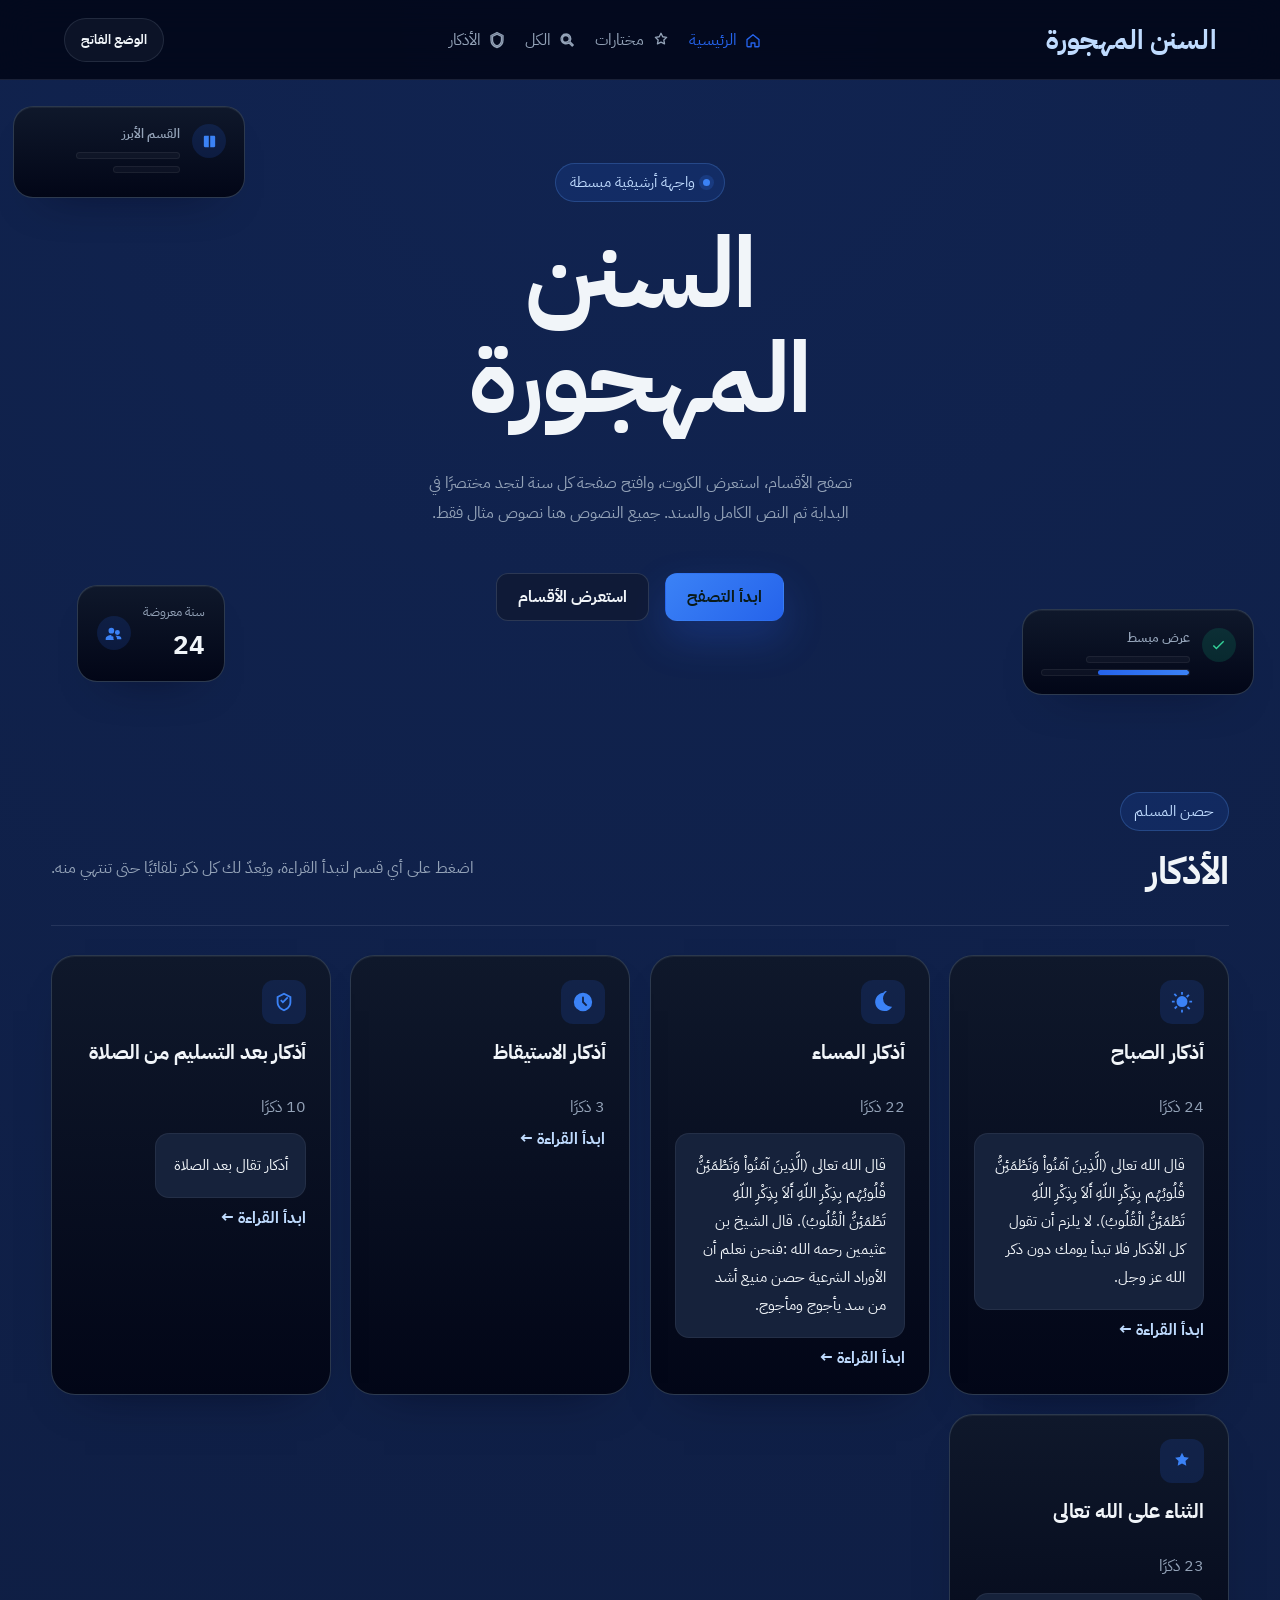
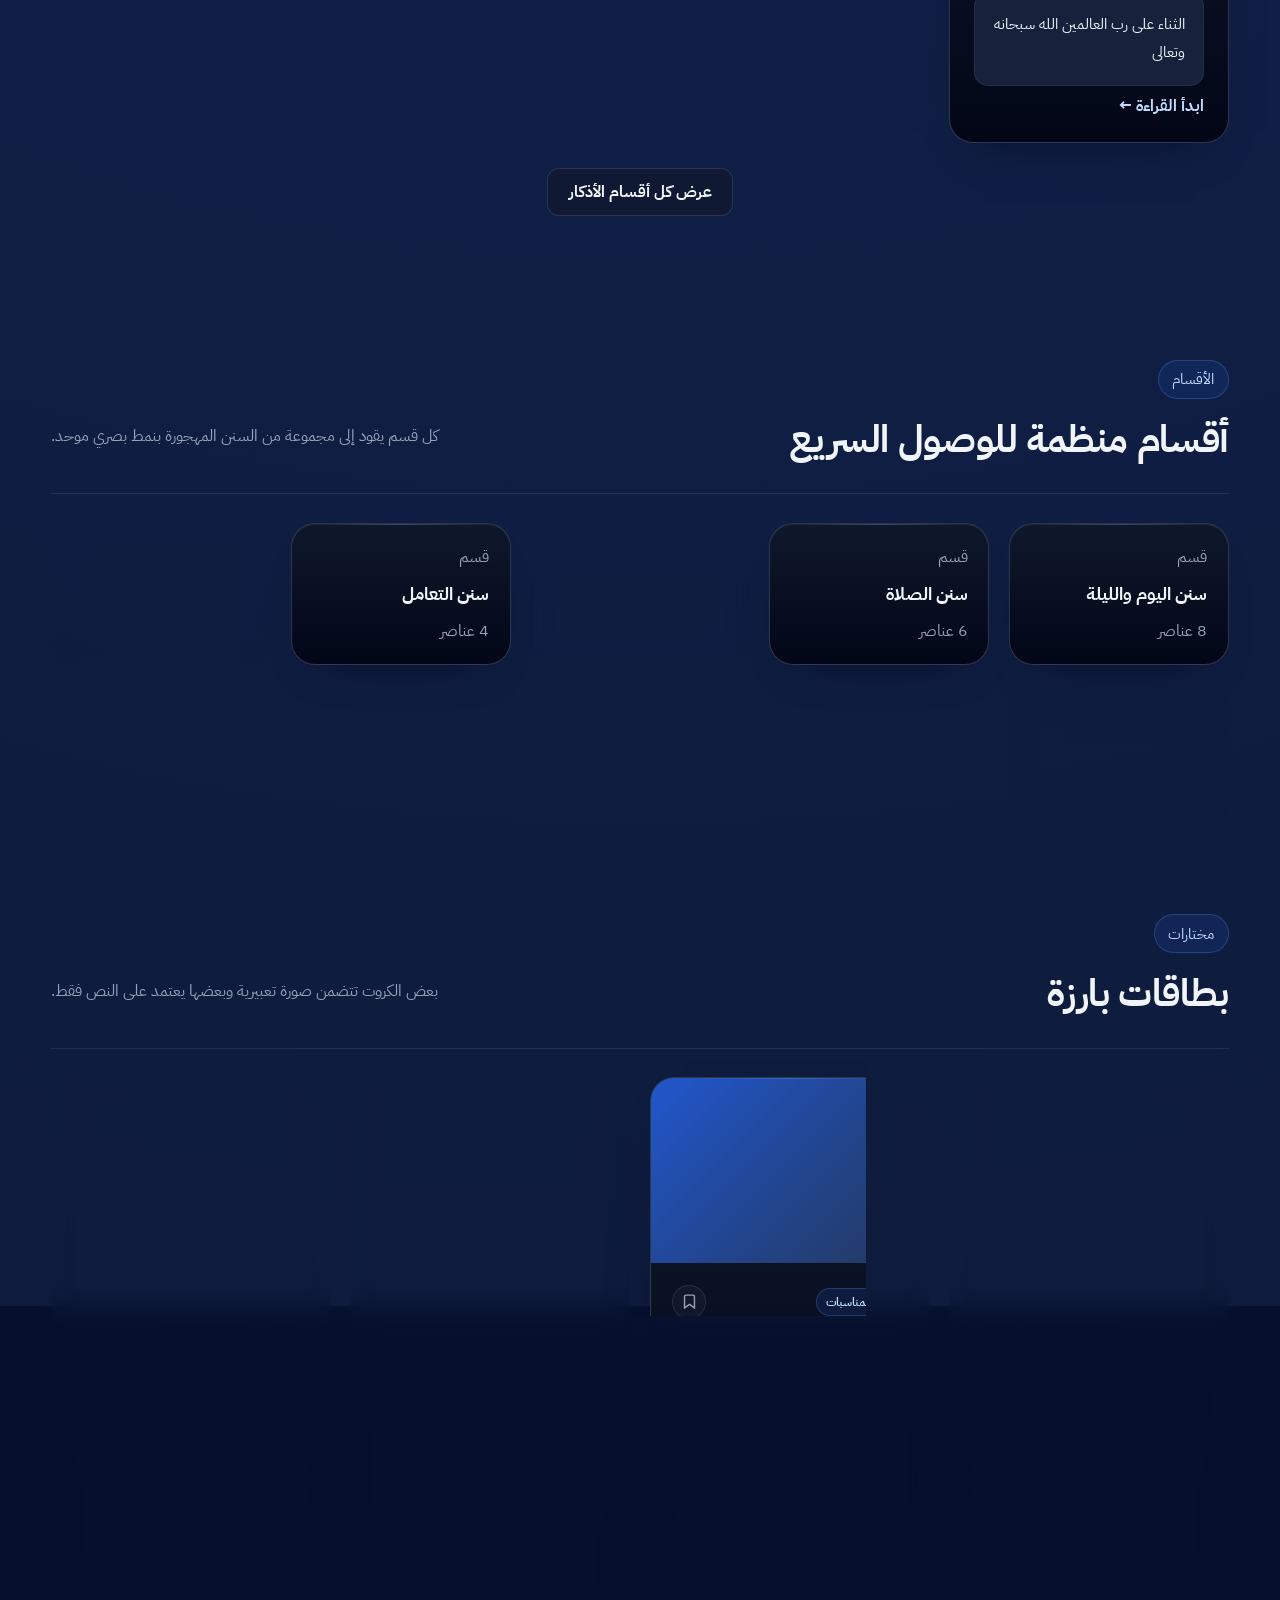
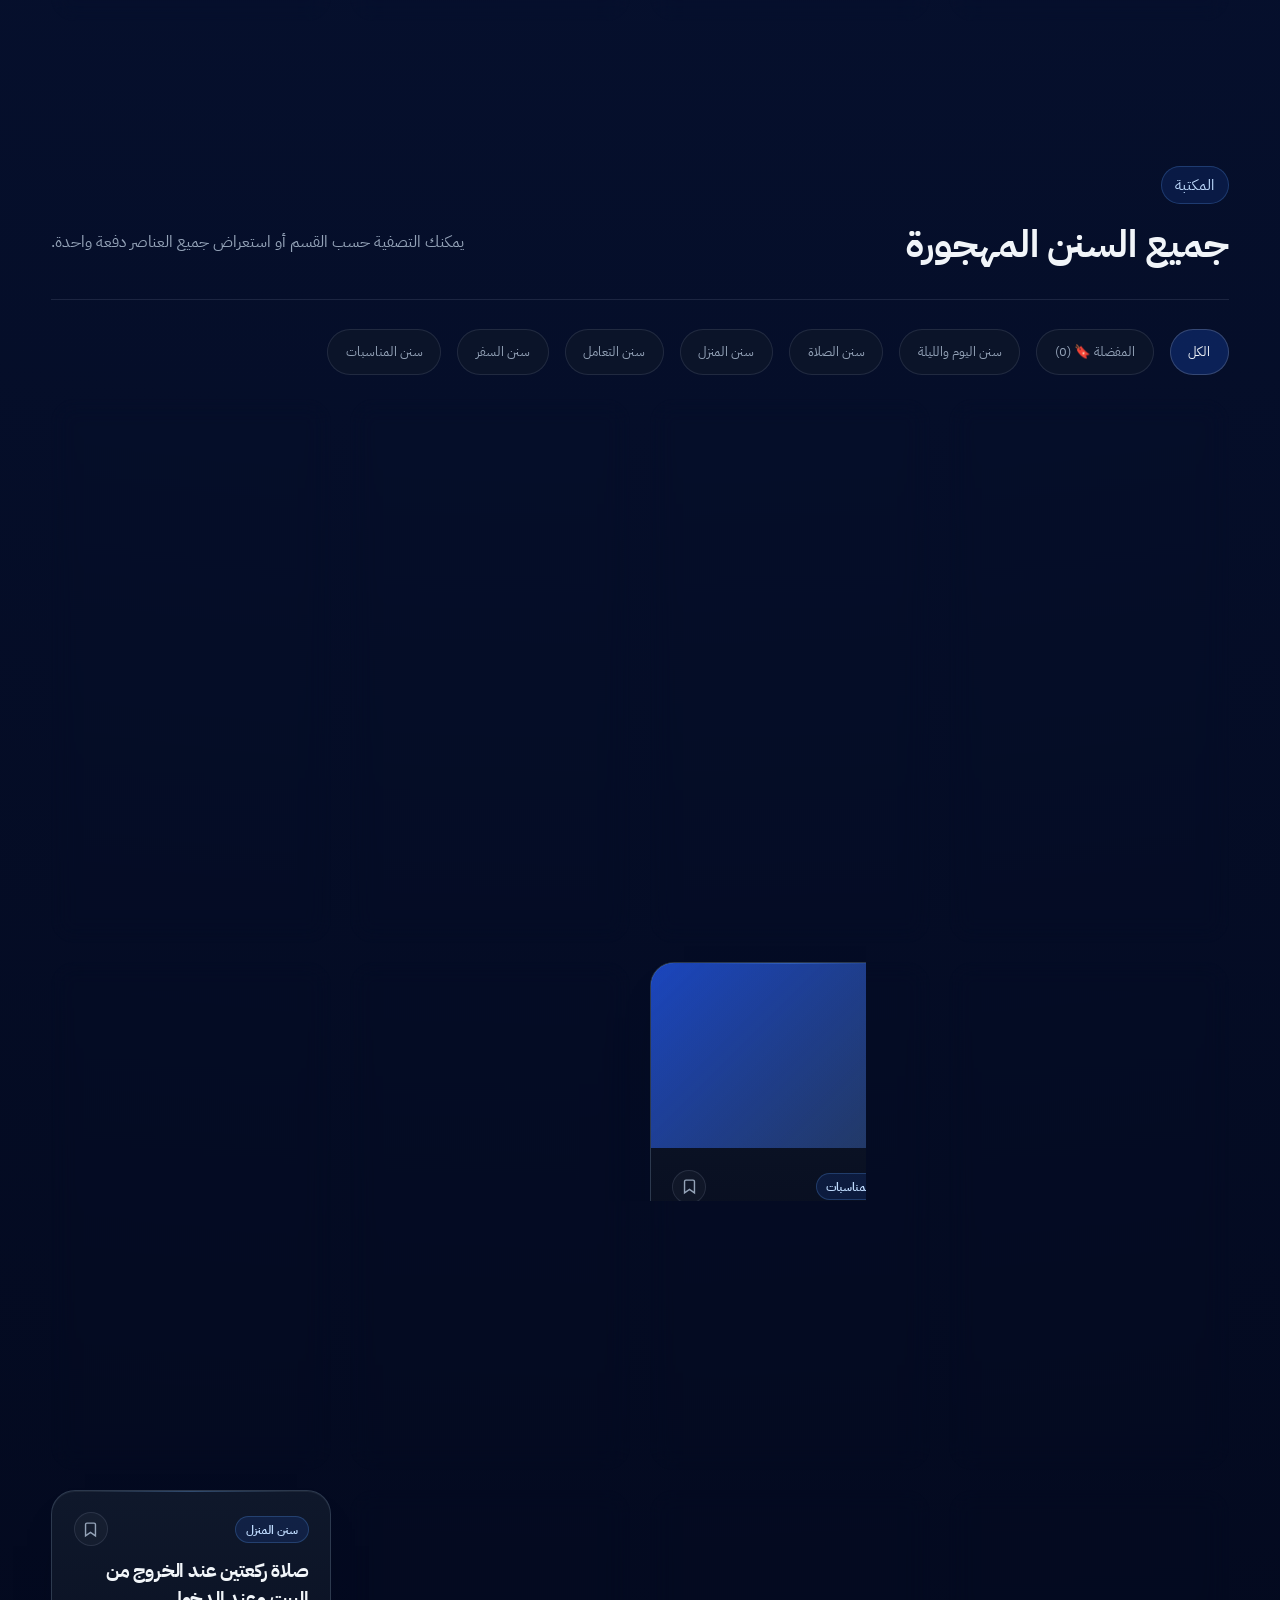
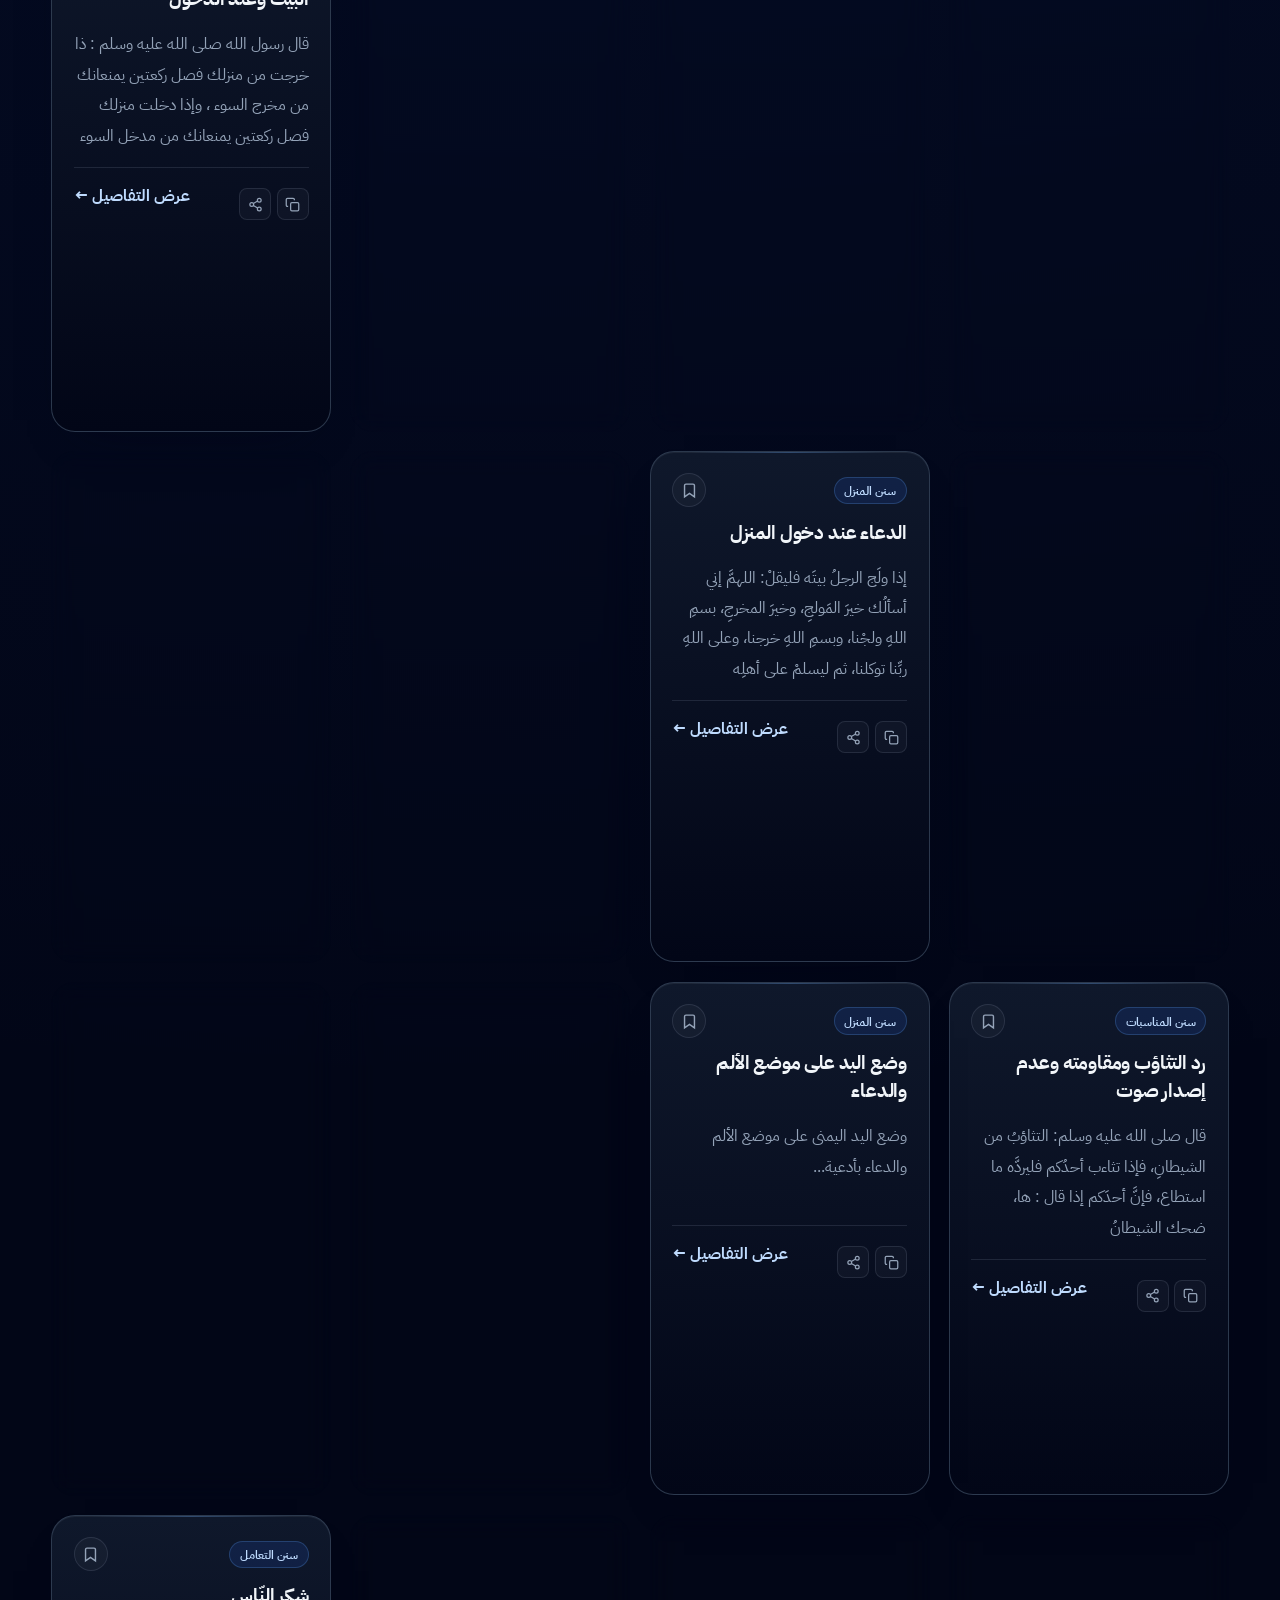
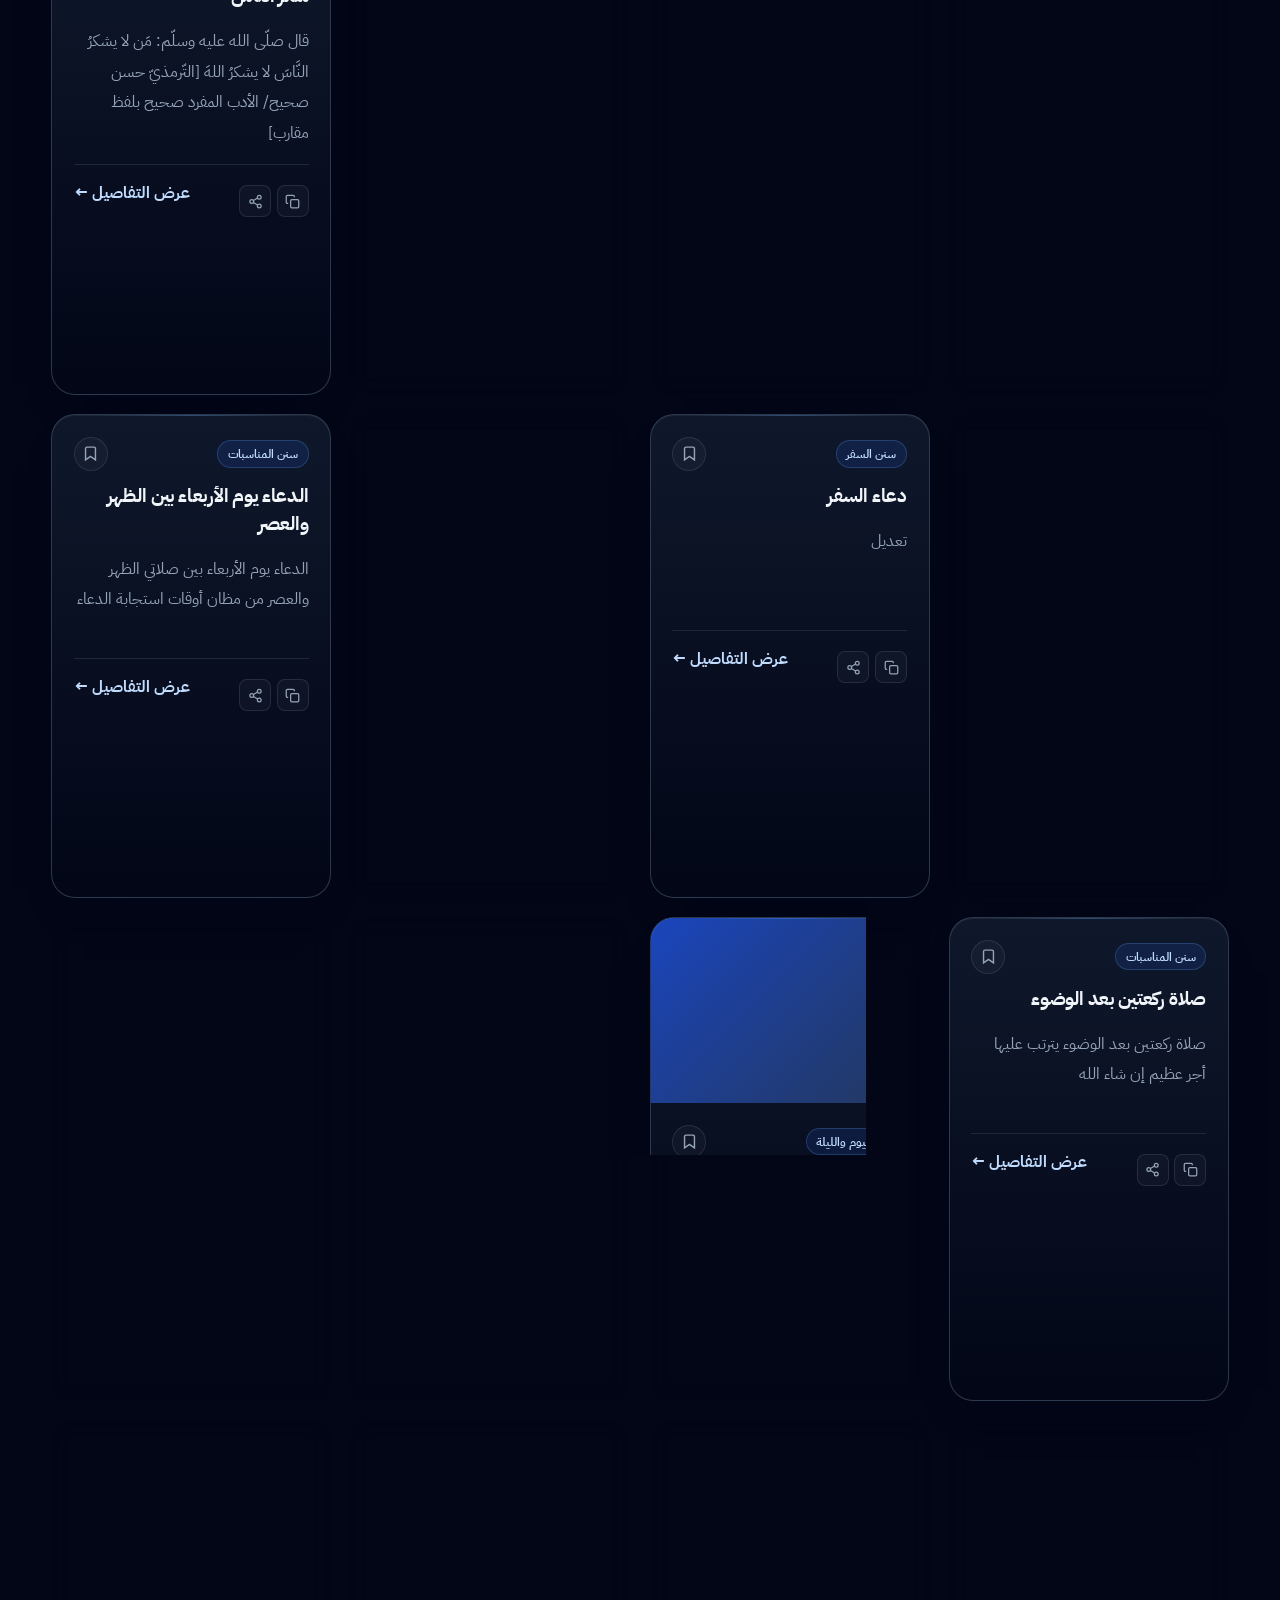
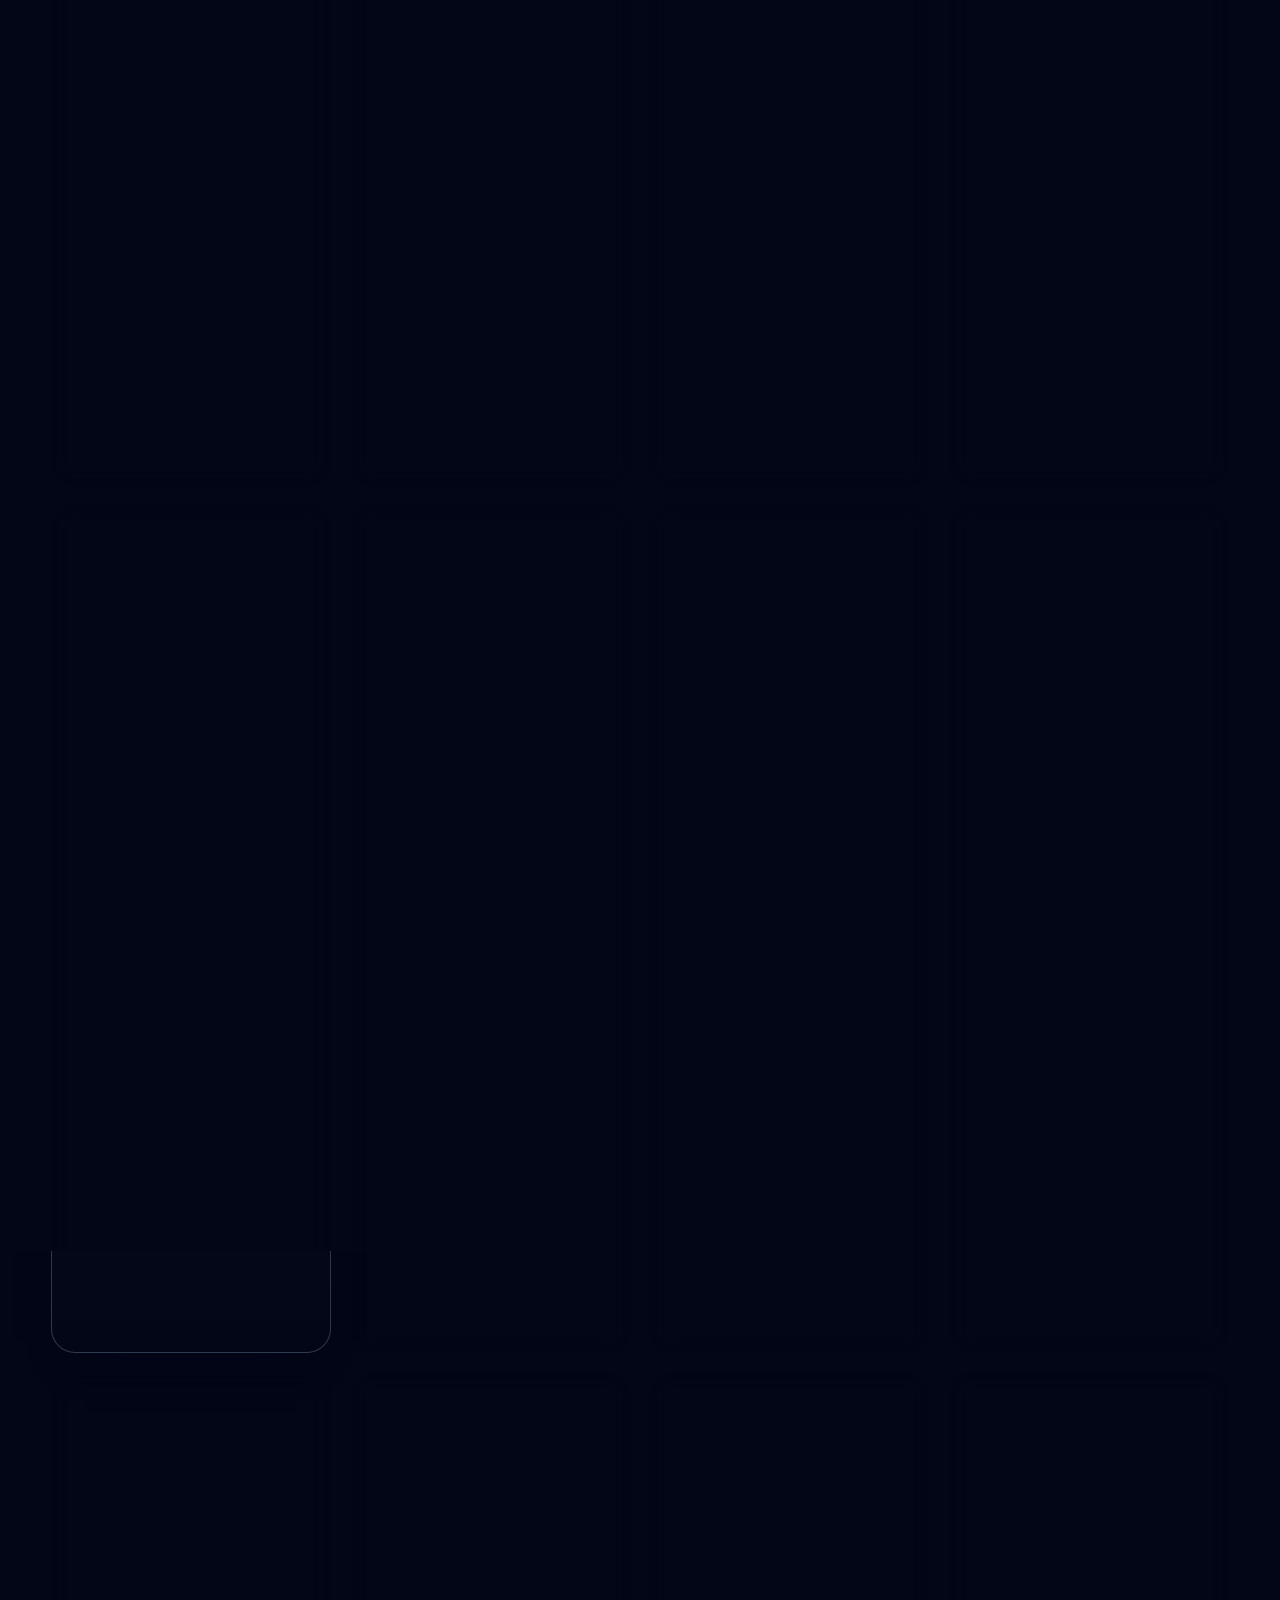
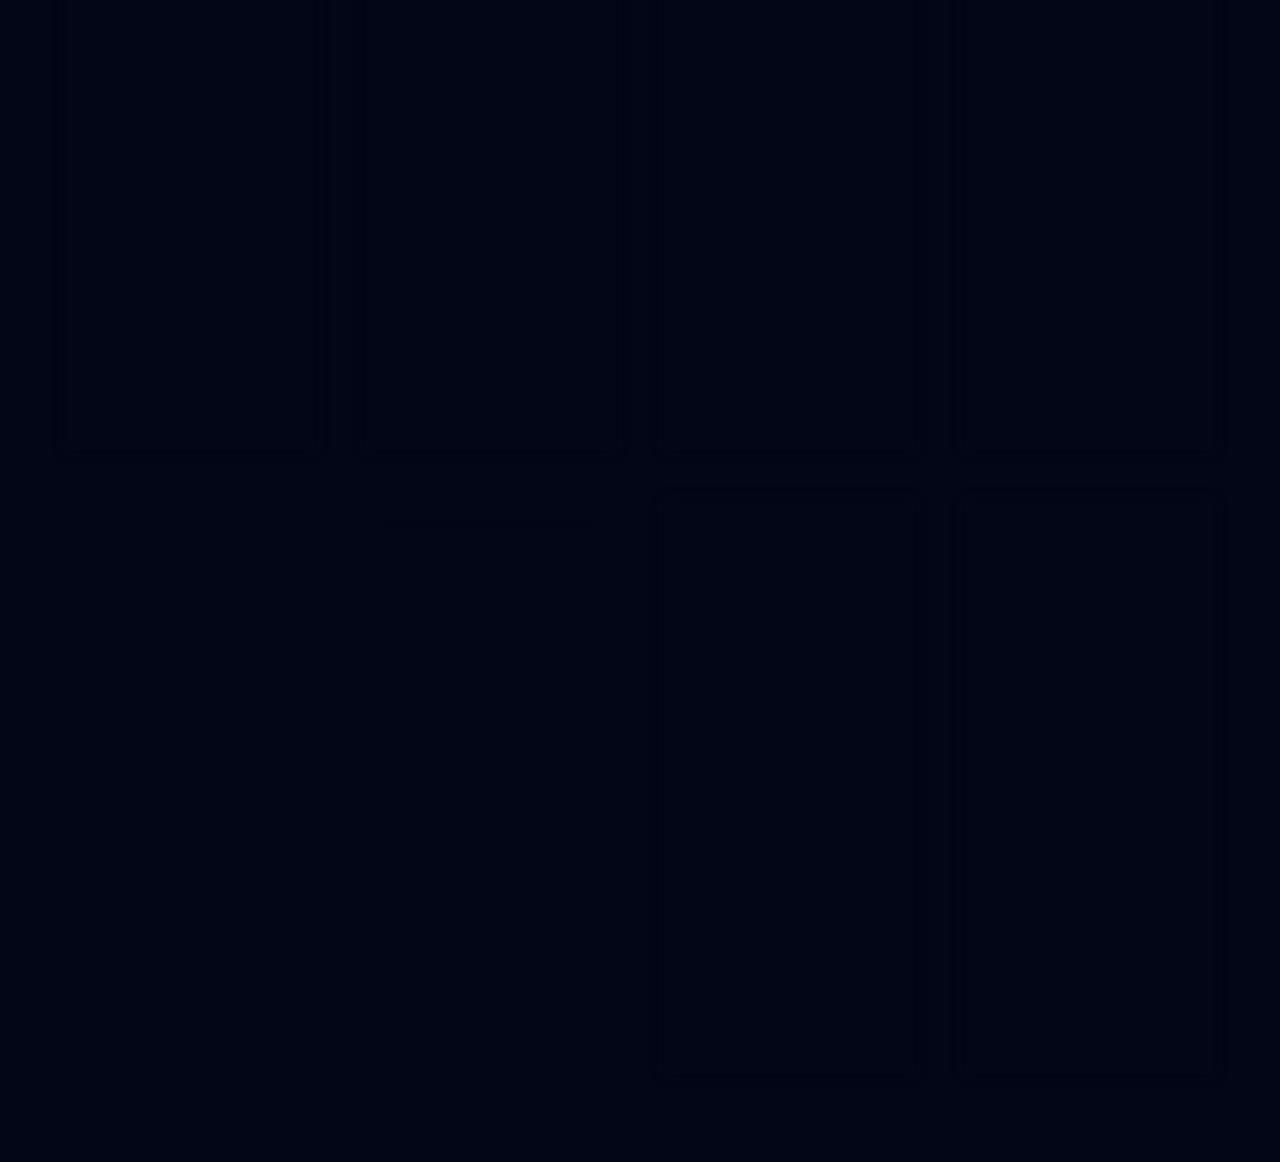
==== commit 574336ec: "Add files via upload" ====
--- a/index.html
+++ b/index.html
@@ -18,6 +18,42 @@
   </head>
   <body>
     <div class="site-shell">
+      <!-- Mobile Top Bar -->
+      <div class="mobile-topbar">
+        <button class="hamburger-btn" id="hamburger-btn" type="button" aria-label="القائمة">
+          <svg viewBox="0 0 24 24"><line x1="4" y1="6" x2="20" y2="6"/><line x1="4" y1="12" x2="20" y2="12"/><line x1="4" y1="18" x2="20" y2="18"/></svg>
+        </button>
+        <div class="mobile-search">
+          <svg viewBox="0 0 24 24"><circle cx="11" cy="11" r="7"/><line x1="16.5" y1="16.5" x2="21" y2="21"/></svg>
+          <input type="text" placeholder="ابحث ..." id="mobile-search-input" />
+        </div>
+        <div class="mobile-topbar-icons">
+          <a href="#home" aria-label="الرئيسية"><svg viewBox="0 0 24 24"><path d="M4 11.5 12 5l8 6.5V20a1 1 0 0 1-1 1h-4.5v-5h-5v5H5a1 1 0 0 1-1-1z"/></svg></a>
+          <a href="#all-cards" aria-label="الكل"><svg viewBox="0 0 24 24"><path d="M10.5 4a6.5 6.5 0 1 0 3.96 11.66l4.44 4.44 1.41-1.41-4.44-4.44A6.5 6.5 0 0 0 10.5 4m0 2a4.5 4.5 0 1 1 0 9 4.5 4.5 0 0 1 0-9"/></svg></a>
+          <button class="mobile-theme-toggle" id="mobile-theme-toggle" type="button" aria-label="تبديل وضع الألوان"><svg viewBox="0 0 24 24"><path d="M21 12.79A9 9 0 0 1 11.21 3 7 7 0 1 0 21 12.79z"/></svg></button>
+        </div>
+      </div>
+
+      <!-- Mobile Nav Panel (slide-down) -->
+      <div class="mobile-nav-overlay" id="mobile-nav-overlay"></div>
+      <nav class="mobile-nav-panel" id="mobile-nav-panel">
+        <div class="mobile-nav-header">
+          <a class="brand" href="#home">السنن المهجورة</a>
+          <button class="mobile-nav-close" id="mobile-nav-close" type="button" aria-label="إغلاق">✕</button>
+        </div>
+        <div class="mobile-nav-items">
+          <a class="nav-link active" href="#home"><span class="nav-icon" aria-hidden="true"><svg viewBox="0 0 24 24"><path d="M4 11.5 12 5l8 6.5V20a1 1 0 0 1-1 1h-4.5v-5h-5v5H5a1 1 0 0 1-1-1z"/></svg></span><span class="nav-text">الرئيسية</span></a>
+          <a class="nav-link" href="#featured"><span class="nav-icon" aria-hidden="true"><svg viewBox="0 0 24 24"><path d="m12 3 2.3 4.7 5.2.8-3.7 3.6.9 5.1L12 14.8 7.3 17.2l.9-5.1-3.7-3.6 5.2-.8z"/></svg></span><span class="nav-text">مختارات</span></a>
+          <a class="nav-link" href="#all-cards"><span class="nav-icon" aria-hidden="true"><svg viewBox="0 0 24 24"><path d="M10.5 4a6.5 6.5 0 1 0 3.96 11.66l4.44 4.44 1.41-1.41-4.44-4.44A6.5 6.5 0 0 0 10.5 4m0 2a4.5 4.5 0 1 1 0 9 4.5 4.5 0 0 1 0-9"/></svg></span><span class="nav-text">الكل</span></a>
+          <a class="nav-link" href="azkar.html"><span class="nav-icon" aria-hidden="true"><svg viewBox="0 0 24 24"><path d="M12 2 4 6v6c0 5 3.4 8.7 8 10 4.6-1.3 8-5 8-10V6zm0 2.2 6 3v4.8c0 3.9-2.6 6.7-6 7.8-3.4-1.1-6-3.9-6-7.8V7.2z"/></svg></span><span class="nav-text">الأذكار</span></a>
+        </div>
+        <div class="mobile-nav-footer">
+          <button class="theme-toggle" id="mobile-panel-theme-toggle" type="button" aria-label="تبديل وضع الألوان">
+            <span class="theme-toggle-text">الوضع الفاتح</span>
+          </button>
+        </div>
+      </nav>
+
       <header class="topbar">
         <a class="brand" href="#home">السنن المهجورة</a>
         <nav class="nav-links">
--- a/styles.css
+++ b/styles.css
@@ -184,7 +184,7 @@
 
 .topbar {
     position: sticky;
-    bottom: 0;
+    top: 0;
     z-index: 20;
     display: flex;
     align-items: center;
@@ -192,12 +192,136 @@
     gap: 1rem;
     padding: 1.1rem 5vw;
     background: rgba(2, 6, 23, 0.88);
-    border-top: 1px solid var(--line);
-    /* Safari */
+    backdrop-filter: blur(18px);
+    -webkit-backdrop-filter: blur(18px);
+    border-bottom: 1px solid var(--line);
 }
 
 body[data-theme="light"] .topbar {
     background: rgba(255, 252, 243, 0.85);
+}
+
+/* --- Mobile top bar elements (hidden on desktop) --- */
+.mobile-topbar {
+    display: none;
+}
+
+.hamburger-btn {
+    display: flex;
+    align-items: center;
+    justify-content: center;
+    width: 44px;
+    height: 44px;
+    border: none;
+    background: none;
+    cursor: pointer;
+    color: var(--text);
+    padding: 0;
+    flex-shrink: 0;
+}
+
+.hamburger-btn svg {
+    width: 24px;
+    height: 24px;
+    stroke: currentColor;
+    fill: none;
+    stroke-width: 2;
+    stroke-linecap: round;
+}
+
+.mobile-search {
+    flex: 1;
+    min-width: 0;
+    display: flex;
+    align-items: center;
+    gap: 0.6rem;
+    height: 42px;
+    padding: 0 0.9rem;
+    border-radius: 12px;
+    border: 1px solid var(--line);
+    background: var(--panel);
+    color: var(--muted);
+    font-family: var(--font-main);
+    font-size: 0.92rem;
+    transition: border-color 0.2s ease;
+}
+
+.mobile-search:focus-within {
+    border-color: var(--blue);
+}
+
+.mobile-search svg {
+    width: 18px;
+    height: 18px;
+    stroke: currentColor;
+    fill: none;
+    stroke-width: 2;
+    flex-shrink: 0;
+    opacity: 0.5;
+}
+
+.mobile-search input {
+    flex: 1;
+    min-width: 0;
+    border: none;
+    background: none;
+    outline: none;
+    color: var(--text);
+    font-family: var(--font-main);
+    font-size: 0.92rem;
+}
+
+.mobile-search input::placeholder {
+    color: var(--muted);
+    opacity: 0.7;
+}
+
+.mobile-topbar-icons {
+    display: flex;
+    align-items: center;
+    gap: 0.15rem;
+    flex-shrink: 0;
+}
+
+.mobile-topbar-icons a,
+.mobile-topbar-icons button {
+    display: flex;
+    align-items: center;
+    justify-content: center;
+    width: 38px;
+    height: 38px;
+    border: none;
+    background: none;
+    cursor: pointer;
+    color: var(--text);
+    border-radius: 10px;
+    transition: background 0.2s ease, color 0.2s ease;
+    padding: 0;
+}
+
+.mobile-topbar-icons a:hover,
+.mobile-topbar-icons button:hover {
+    background: var(--surface-soft);
+    color: var(--blue);
+}
+
+.mobile-topbar-icons svg {
+    width: 20px;
+    height: 20px;
+    stroke: currentColor;
+    fill: none;
+    stroke-width: 1.8;
+    stroke-linecap: round;
+    stroke-linejoin: round;
+}
+
+/* --- Mobile slide-down nav overlay --- */
+.mobile-nav-overlay {
+    display: none;
+}
+
+.mobile-nav-panel {
+    display: none;
 }
 
 .brand {
@@ -524,15 +648,259 @@
 .card-meta,
 .detail-meta {
     color: var(--blue);
-    font-size: 0.9rem;
+    font-size: 0.85rem;
+    font-weight: 700;
+    letter-spacing: 0.01em;
+    display: inline-flex;
+    align-items: center;
+    gap: 0.4rem;
+}
+
+.category-tag {
+    display: inline-flex;
+    align-items: center;
+    padding: 0.2rem 0.6rem;
+    border-radius: 999px;
+    background: var(--badge-bg);
+    border: 1px solid var(--badge-border);
+    color: var(--badge-text);
+    font-size: 0.78rem;
     font-weight: 600;
-    letter-spacing: 0.01em;
 }
 
 .card h3,
 .detail-header h1 {
     display: block;
     margin: 0.7rem 0 0.5rem;
+}
+
+.card-header-row {
+    display: flex;
+    align-items: center;
+    justify-content: space-between;
+    gap: 0.5rem;
+}
+
+.fav-btn {
+    display: inline-flex;
+    align-items: center;
+    justify-content: center;
+    width: 34px;
+    height: 34px;
+    border-radius: 50%;
+    border: 1px solid var(--line);
+    background: var(--surface-soft);
+    color: var(--muted);
+    cursor: pointer;
+    transition: all 0.2s ease;
+    padding: 0;
+    flex-shrink: 0;
+}
+
+.fav-btn:hover {
+    background: rgba(37, 99, 235, 0.15);
+    border-color: rgba(96, 165, 250, 0.4);
+    color: var(--sky);
+    transform: scale(1.1);
+}
+
+.fav-btn.is-fav {
+    background: rgba(37, 99, 235, 0.2);
+    border-color: rgba(96, 165, 250, 0.6);
+    color: var(--sky);
+}
+
+.fav-btn svg {
+    width: 17px;
+    height: 17px;
+    fill: none;
+    stroke: currentColor;
+    stroke-width: 2;
+    transition: transform 0.2s ease;
+}
+
+.fav-btn.is-fav svg {
+    fill: currentColor;
+}
+
+.card-action-btns {
+    display: flex;
+    align-items: center;
+    gap: 0.35rem;
+}
+
+.action-icon-btn {
+    display: inline-flex;
+    align-items: center;
+    justify-content: center;
+    width: 32px;
+    height: 32px;
+    border-radius: 8px;
+    border: 1px solid var(--line);
+    background: var(--surface-soft);
+    color: var(--muted);
+    cursor: pointer;
+    transition: all 0.2s ease;
+    padding: 0;
+}
+
+.action-icon-btn:hover {
+    color: var(--blue);
+    background: var(--chip-active);
+    border-color: var(--line-strong);
+    transform: translateY(-1px);
+}
+
+.action-icon-btn svg {
+    width: 15px;
+    height: 15px;
+    stroke: currentColor;
+    fill: none;
+    stroke-width: 2;
+}
+
+/* Toast notification */
+.toast-container {
+    position: fixed;
+    bottom: 24px;
+    left: 50%;
+    transform: translateX(-50%) translateY(100px);
+    z-index: 100;
+    display: flex;
+    align-items: center;
+    gap: 0.6rem;
+    padding: 0.75rem 1.4rem;
+    border-radius: 999px;
+    background: rgba(15, 23, 42, 0.94);
+    backdrop-filter: blur(16px);
+    -webkit-backdrop-filter: blur(16px);
+    border: 1px solid var(--line-strong);
+    color: #f1f5f9;
+    font-family: var(--font-main);
+    font-size: 0.92rem;
+    font-weight: 600;
+    box-shadow: 0 20px 40px rgba(0, 0, 0, 0.4);
+    opacity: 0;
+    transition: transform 0.35s var(--ease-out-quart), opacity 0.35s ease;
+    pointer-events: none;
+}
+
+body[data-theme="light"] .toast-container {
+    background: rgba(255, 255, 255, 0.95);
+    color: #0f172a;
+    box-shadow: 0 20px 40px rgba(0, 0, 0, 0.15);
+}
+
+.toast-container.show {
+    transform: translateX(-50%) translateY(0);
+    opacity: 1;
+}
+
+/* Glassmorphism Cards & Glow effect */
+.card,
+.stat-card,
+.category-card,
+.alt-grid-card {
+    backdrop-filter: blur(12px);
+    -webkit-backdrop-filter: blur(12px);
+}
+
+.card:hover {
+    box-shadow: 0 24px 48px -20px rgba(37, 99, 235, 0.35), inset 0 1px rgba(255, 255, 255, 0.15);
+}
+
+/* Share Image Modal Overlay */
+.share-modal-overlay {
+    position: fixed;
+    inset: 0;
+    z-index: 120;
+    display: flex;
+    align-items: center;
+    justify-content: center;
+    padding: 1.2rem;
+    background: rgba(2, 6, 23, 0.85);
+    backdrop-filter: blur(18px);
+    -webkit-backdrop-filter: blur(18px);
+    opacity: 0;
+    animation: fade-in 0.3s forwards ease;
+}
+
+body[data-theme="light"] .share-modal-overlay {
+    background: rgba(248, 250, 252, 0.88);
+}
+
+.share-modal-box {
+    position: relative;
+    width: min(520px, 94vw);
+    max-height: 90vh;
+    overflow-y: auto;
+    background: var(--card-bg);
+    border: 1px solid var(--card-border);
+    border-radius: 24px;
+    padding: 1.6rem;
+    box-shadow: var(--shadow-hover);
+    text-align: center;
+    display: flex;
+    flex-direction: column;
+    align-items: center;
+    gap: 1.2rem;
+    animation: fade-up 0.35s ease forwards;
+}
+
+.share-modal-header {
+    display: flex;
+    align-items: center;
+    justify-content: space-between;
+    width: 100%;
+    border-bottom: 1px solid var(--line);
+    padding-bottom: 0.8rem;
+}
+
+.share-modal-header h3 {
+    margin: 0;
+    font-size: 1.25rem;
+    color: var(--text);
+}
+
+.share-modal-close {
+    border: none;
+    background: var(--surface-soft);
+    color: var(--muted);
+    width: 36px;
+    height: 36px;
+    border-radius: 50%;
+    cursor: pointer;
+    font-size: 1.2rem;
+    display: flex;
+    align-items: center;
+    justify-content: center;
+    transition: background 0.2s ease, color 0.2s ease;
+}
+
+.share-modal-close:hover {
+    background: var(--chip-active);
+    color: var(--text);
+}
+
+.share-card-img {
+    width: 100%;
+    max-width: 440px;
+    height: auto;
+    border-radius: 16px;
+    border: 1px solid var(--line);
+    box-shadow: 0 16px 36px rgba(0, 0, 0, 0.3);
+}
+
+.share-modal-actions {
+    display: flex;
+    flex-wrap: wrap;
+    gap: 0.8rem;
+    width: 100%;
+    justify-content: center;
+}
+
+.share-modal-actions .button {
+    flex: 1 1 160px;
 }
 
 .section-block {
@@ -862,6 +1230,110 @@
     background: var(--panel-soft);
 }
 
+/* =========================================================
+   Clean Sunnah Detail Page Redesign
+   ========================================================= */
+.sunnah-detail-wrapper {
+    max-width: 860px;
+    margin: 1.5rem auto 3rem;
+    display: flex;
+    flex-direction: column;
+    gap: 1.8rem;
+}
+
+.sunnah-detail-header {
+    display: flex;
+    flex-direction: column;
+    gap: 1rem;
+}
+
+.sunnah-detail-meta {
+    display: flex;
+    align-items: center;
+    justify-content: space-between;
+    gap: 1rem;
+}
+
+.sunnah-header-actions {
+    display: flex;
+    align-items: center;
+    gap: 0.5rem;
+}
+
+.sunnah-detail-title {
+    font-size: clamp(2rem, 4.5vw, 3.2rem);
+    line-height: 1.25;
+    margin: 0;
+    font-family: var(--font-display);
+}
+
+.sunnah-brief-card {
+    position: relative;
+    padding: 2rem 2.2rem;
+    border-radius: var(--radius-card);
+    background: var(--card-bg);
+    border: 1px solid var(--card-border-hover);
+    box-shadow: var(--shadow-hover);
+    backdrop-filter: blur(16px);
+    -webkit-backdrop-filter: blur(16px);
+}
+
+.sunnah-brief-card::before {
+    content: "“";
+    position: absolute;
+    top: 10px;
+    left: 20px;
+    font-size: 5rem;
+    line-height: 1;
+    font-family: serif;
+    color: var(--blue);
+    opacity: 0.15;
+    pointer-events: none;
+}
+
+.brief-badge {
+    display: inline-flex;
+    align-items: center;
+    gap: 0.4rem;
+    padding: 0.35rem 0.85rem;
+    border-radius: 999px;
+    background: var(--badge-bg);
+    border: 1px solid var(--badge-border);
+    color: var(--badge-text);
+    font-size: 0.85rem;
+    font-weight: 700;
+    margin-bottom: 1.1rem;
+}
+
+.brief-text {
+    font-size: clamp(1.15rem, 2.4vw, 1.45rem);
+    line-height: 2.1;
+    color: var(--text);
+    margin: 0;
+    font-weight: 500;
+}
+
+.sunnah-sections-grid {
+    display: flex;
+    flex-direction: column;
+    gap: 1.5rem;
+}
+
+.sunnah-sections-grid .alt-grid-card {
+    padding: 1.8rem;
+}
+
+.sunnah-sections-grid h3 {
+    display: flex;
+    align-items: center;
+    gap: 0.6rem;
+    font-size: 1.3rem;
+    color: var(--text);
+    margin: 0 0 1.1rem;
+    border-bottom: 1px solid var(--line);
+    padding-bottom: 0.8rem;
+}
+
 @media (max-width: 900px) {
     .detail-layout,
     .alt-hero {
@@ -870,113 +1342,163 @@
 }
 
 @media (max-width: 900px) {
-    .topbar,
     .section-heading,
     .card-footer {
         align-items: start;
     }
+
+    /* --- Mobile top bar --- */
     .topbar {
-        display: grid;
-        grid-template-columns: 1fr;
-        gap: 0.85rem;
-        padding-top: 0.9rem;
-        padding-bottom: 0.9rem;
-    }
-    .brand {
-        text-align: center;
-        font-size: 2rem;
-    }
-    .nav-links {
+        display: none;
+    }
+    .mobile-topbar {
+        display: flex;
+        position: sticky;
+        top: 0;
+        z-index: 40;
+        align-items: center;
+        gap: 0.6rem;
+        padding: 0.65rem 3.5vw;
+        background: rgba(2, 6, 23, 0.92);
+        backdrop-filter: blur(18px);
+        -webkit-backdrop-filter: blur(18px);
+        border-bottom: 1px solid var(--line);
+    }
+    body[data-theme="light"] .mobile-topbar {
+        background: rgba(255, 252, 243, 0.92);
+    }
+
+    /* --- Slide-down nav overlay --- */
+    .mobile-nav-overlay {
+        display: none;
         position: fixed;
-        right: 50%;
-        bottom: 14px;
-        transform: translateX(50%) translateY(0);
-        transition: transform 0.3s ease;
-        z-index: 35;
-        width: min(336px, calc(100vw - 18px));
-        grid-template-columns: repeat(4, 1fr);
-        display: grid;
-        gap: 0.25rem;
-        padding: 0.35rem;
-        font-size: 0.72rem;
-        border: 1px solid var(--line);
-        border-radius: 24px;
-        background: rgba(7, 18, 17, 0.94);
-        backdrop-filter: blur(18px);
-        box-shadow: 0 22px 48px rgba(0, 0, 0, 0.32);
-    }
-    .nav-links.nav-hidden {
-        transform: translateX(50%) translateY(140%);
-    }
-    body[data-theme="light"] .nav-links {
-        background: rgba(250, 245, 233, 0.95);
-        box-shadow: 0 22px 48px rgba(90, 68, 20, 0.16);
-    }
-    .nav-link {
+        inset: 0;
+        z-index: 49;
+        background: rgba(0, 0, 0, 0.45);
+        opacity: 0;
+        transition: opacity 0.25s ease;
+    }
+    .mobile-nav-overlay.open {
+        display: block;
+        opacity: 1;
+    }
+    .mobile-nav-panel {
+        display: none;
+        position: fixed;
+        top: 0;
+        left: 0;
+        right: 0;
+        z-index: 50;
+        padding: 0;
+        background: rgba(2, 6, 23, 0.97);
+        backdrop-filter: blur(24px);
+        -webkit-backdrop-filter: blur(24px);
+        border-bottom: 1px solid var(--line);
+        box-shadow: 0 18px 48px rgba(0, 0, 0, 0.4);
+        transform: translateY(-100%);
+        transition: transform 0.32s var(--ease-out-quart);
+    }
+    body[data-theme="light"] .mobile-nav-panel {
+        background: rgba(255, 252, 243, 0.97);
+        box-shadow: 0 18px 48px rgba(90, 68, 20, 0.18);
+    }
+    .mobile-nav-panel.open {
+        display: block;
+        transform: translateY(0);
+    }
+    .mobile-nav-header {
+        display: flex;
+        align-items: center;
+        justify-content: space-between;
+        padding: 0.8rem 4vw;
+        border-bottom: 1px solid var(--line);
+    }
+    .mobile-nav-header .brand {
+        font-size: 1.4rem;
+    }
+    .mobile-nav-close {
+        display: flex;
+        align-items: center;
+        justify-content: center;
+        width: 40px;
+        height: 40px;
+        border: none;
+        background: var(--surface-soft);
+        border-radius: 50%;
+        cursor: pointer;
+        color: var(--text);
+        font-size: 1.3rem;
+        transition: background 0.2s ease;
+    }
+    .mobile-nav-close:hover {
+        background: var(--chip-active);
+    }
+    .mobile-nav-items {
+        display: flex;
         flex-direction: column;
-        justify-content: center;
-        text-align: center;
-        gap: 0.28rem;
-        min-height: 54px;
-        padding: 0.4rem 0.25rem;
-        border-radius: 18px;
-        color: #9db3aa;
-    }
-    body[data-theme="light"] .nav-link {
-        color: #736b4c;
-    }
-    .nav-link.active {
-        background: linear-gradient(135deg, rgba(84, 128, 255, 0.38), rgba(28, 59, 148, 0.22));
-        color: #f3ecd8;
-    }
-    body[data-theme="light"] .nav-link.active {
-        background: linear-gradient(135deg, rgba(92, 142, 255, 0.24), rgba(153, 193, 255, 0.3));
-        color: #4a3710;
-    }
-    .nav-icon {
+        padding: 0.6rem 0;
+    }
+    .mobile-nav-items .nav-link {
+        display: flex;
+        align-items: center;
+        gap: 0.8rem;
+        padding: 1rem 4.5vw;
+        font-size: 1.05rem;
+        color: var(--muted);
+        transition: background 0.15s ease, color 0.15s ease;
+        border-radius: 0;
+    }
+    .mobile-nav-items .nav-link:hover {
+        background: var(--surface-soft);
+        color: var(--text);
+    }
+    .mobile-nav-items .nav-link.active {
+        color: var(--blue);
+        background: var(--chip-active);
+    }
+    .mobile-nav-items .nav-icon {
+        width: 24px;
+        height: 24px;
+    }
+    .mobile-nav-items .nav-icon svg {
         width: 22px;
         height: 22px;
     }
-    .nav-icon svg {
-        width: 18px;
-        height: 18px;
-    }
-    .nav-text {
-        line-height: 1.1;
-    }
-    .theme-toggle {
-        position: fixed;
-        left: max(14px, calc(50% - 168px));
-        bottom: 88px;
-        z-index: 36;
-        width: 48px;
-        height: 48px;
-        min-height: 48px;
-        padding: 0;
+    .mobile-nav-items .nav-text {
+        font-weight: 600;
+    }
+    .mobile-nav-footer {
+        display: flex;
+        align-items: center;
         justify-content: center;
-        background: rgba(7, 18, 17, 0.94);
-        border-radius: 50%;
-        box-shadow: 0 16px 34px rgba(0, 0, 0, 0.3);
-        transform: translateY(0);
-        transition: transform 0.3s ease;
-    }
-    .theme-toggle.nav-hidden {
-        transform: translateY(140%);
-    }
-    body[data-theme="light"] .theme-toggle {
-        background: rgba(250, 245, 233, 0.96);
-        box-shadow: 0 16px 34px rgba(90, 68, 20, 0.16);
-    }
-    .theme-toggle-text {
-        font-size: 0;
-    }
-    .theme-toggle::before {
-        content: "◐";
-        font-size: 1.15rem;
-        line-height: 1;
-    }
+        padding: 0.9rem 4vw;
+        border-top: 1px solid var(--line);
+    }
+    .mobile-nav-footer .theme-toggle {
+        position: static;
+        width: auto;
+        height: auto;
+        min-height: 42px;
+        padding: 0 1.2rem;
+        border-radius: 999px;
+        font-size: 0.92rem;
+    }
+    .mobile-nav-footer .theme-toggle::before {
+        content: none;
+    }
+    .mobile-nav-footer .theme-toggle-text {
+        font-size: inherit;
+    }
+
+    /* --- Hide desktop nav/brand/toggle on mobile --- */
+    .topbar .brand,
+    .topbar .nav-links,
+    .topbar .theme-toggle {
+        display: none;
+    }
+
     .site-shell {
-        padding-bottom: 146px;
+        padding-bottom: 0;
     }
     .hero {
         min-height: 0;
@@ -1207,11 +1729,8 @@
 }
 
 @media (max-width: 900px) {
-    .nav-links {
-        animation: fade-up2 0.6s ease both;
-    }
-    .theme-toggle {
-        animation: fade-up2 0.7s ease both;
+    .mobile-topbar {
+        animation: fade-in 0.4s ease both;
     }
     .hero::before {
         opacity: 0.32;
@@ -1314,7 +1833,7 @@
     display: grid;
     justify-items: center;
     gap: 1rem;
-    padding: 1rem 0 2rem;
+    padding: 1rem 0 1.2rem;
 }
 
 .azkar-tap-card {
@@ -1378,14 +1897,80 @@
     font-size: .9rem;
 }
 
+.azkar-note {
+    cursor: pointer;
+}
+
+.azkar-note summary {
+    margin-top: 0;
+    font-size: 1.1rem;
+    font-weight: 700;
+    font-family: var(--font-display);
+    cursor: pointer;
+    list-style: none;
+    display: flex;
+    align-items: center;
+    justify-content: space-between;
+    gap: 0.6rem;
+}
+
+.azkar-note summary::-webkit-details-marker {
+    display: none;
+}
+
+.azkar-note summary::after {
+    content: "+";
+    display: inline-flex;
+    align-items: center;
+    justify-content: center;
+    width: 26px;
+    height: 26px;
+    flex: none;
+    border-radius: 50%;
+    background: var(--surface-soft);
+    border: 1px solid var(--surface-soft-border);
+    font-size: 1.1rem;
+    line-height: 1;
+    transition: transform .2s ease;
+}
+
+.azkar-note[open] summary::after {
+    content: "−";
+}
+
+.azkar-note .detail-text.soft {
+    margin-top: 1rem;
+}
+
+#azkar-detail-page {
+    padding-bottom: 6.5rem;
+}
+
 .azkar-controls {
+    position: fixed;
+    left: 0;
+    right: 0;
+    bottom: 0;
+    z-index: 30;
+    max-width: 760px;
+    margin: 0 auto;
     display: flex;
-    flex-wrap: wrap;
+    flex-wrap: nowrap;
     justify-content: center;
-    gap: .8rem;
-    padding-bottom: 3rem;
+    gap: .6rem;
+    padding: .8rem 1rem calc(.8rem + env(safe-area-inset-bottom, 0px));
+    background: rgba(7, 18, 17, 0.94);
+    backdrop-filter: blur(18px);
+    border-top: 1px solid var(--line);
+    box-shadow: 0 -14px 32px rgba(0, 0, 0, 0.28);
+}
+
+body[data-theme="light"] .azkar-controls {
+    background: rgba(250, 245, 233, 0.96);
+    box-shadow: 0 -14px 32px rgba(90, 68, 20, 0.14);
 }
 
 .azkar-controls .button {
-    min-width: 120px;
-}
+    flex: 1 1 0;
+    min-width: 0;
+}
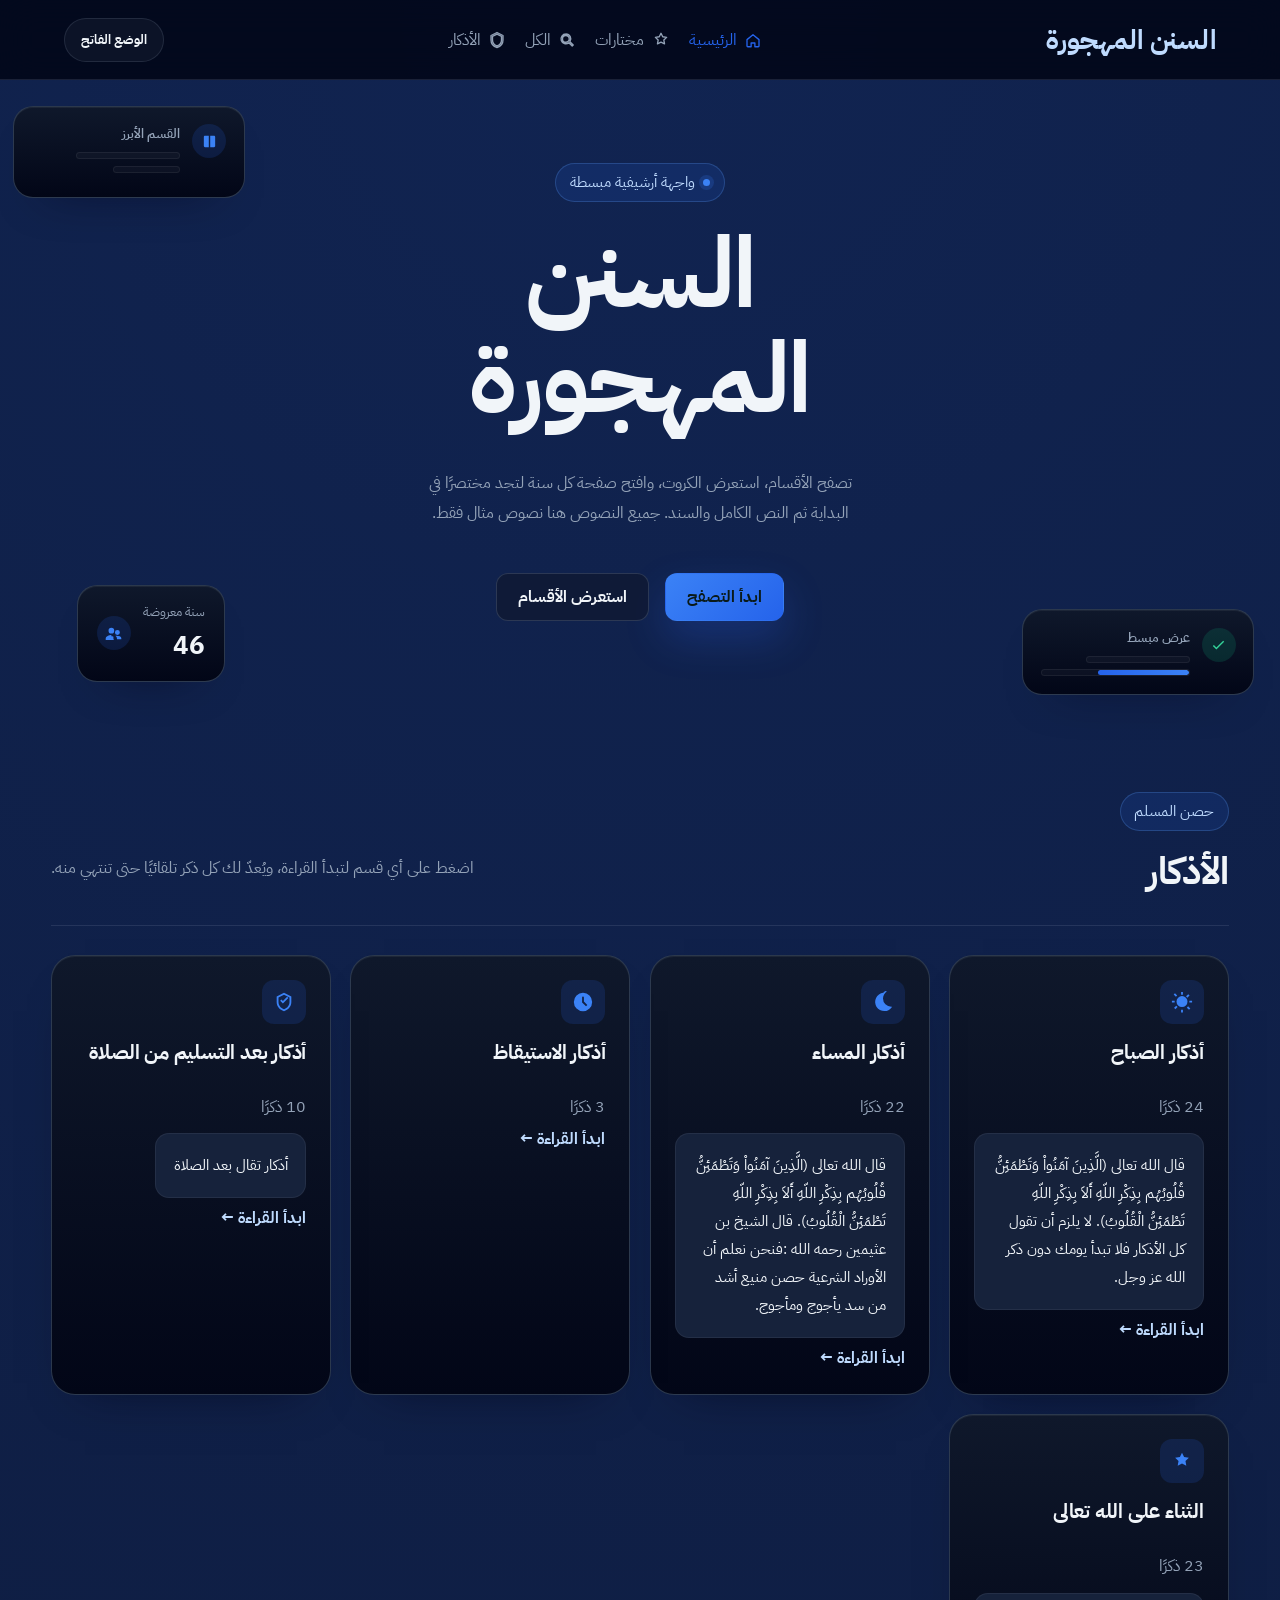
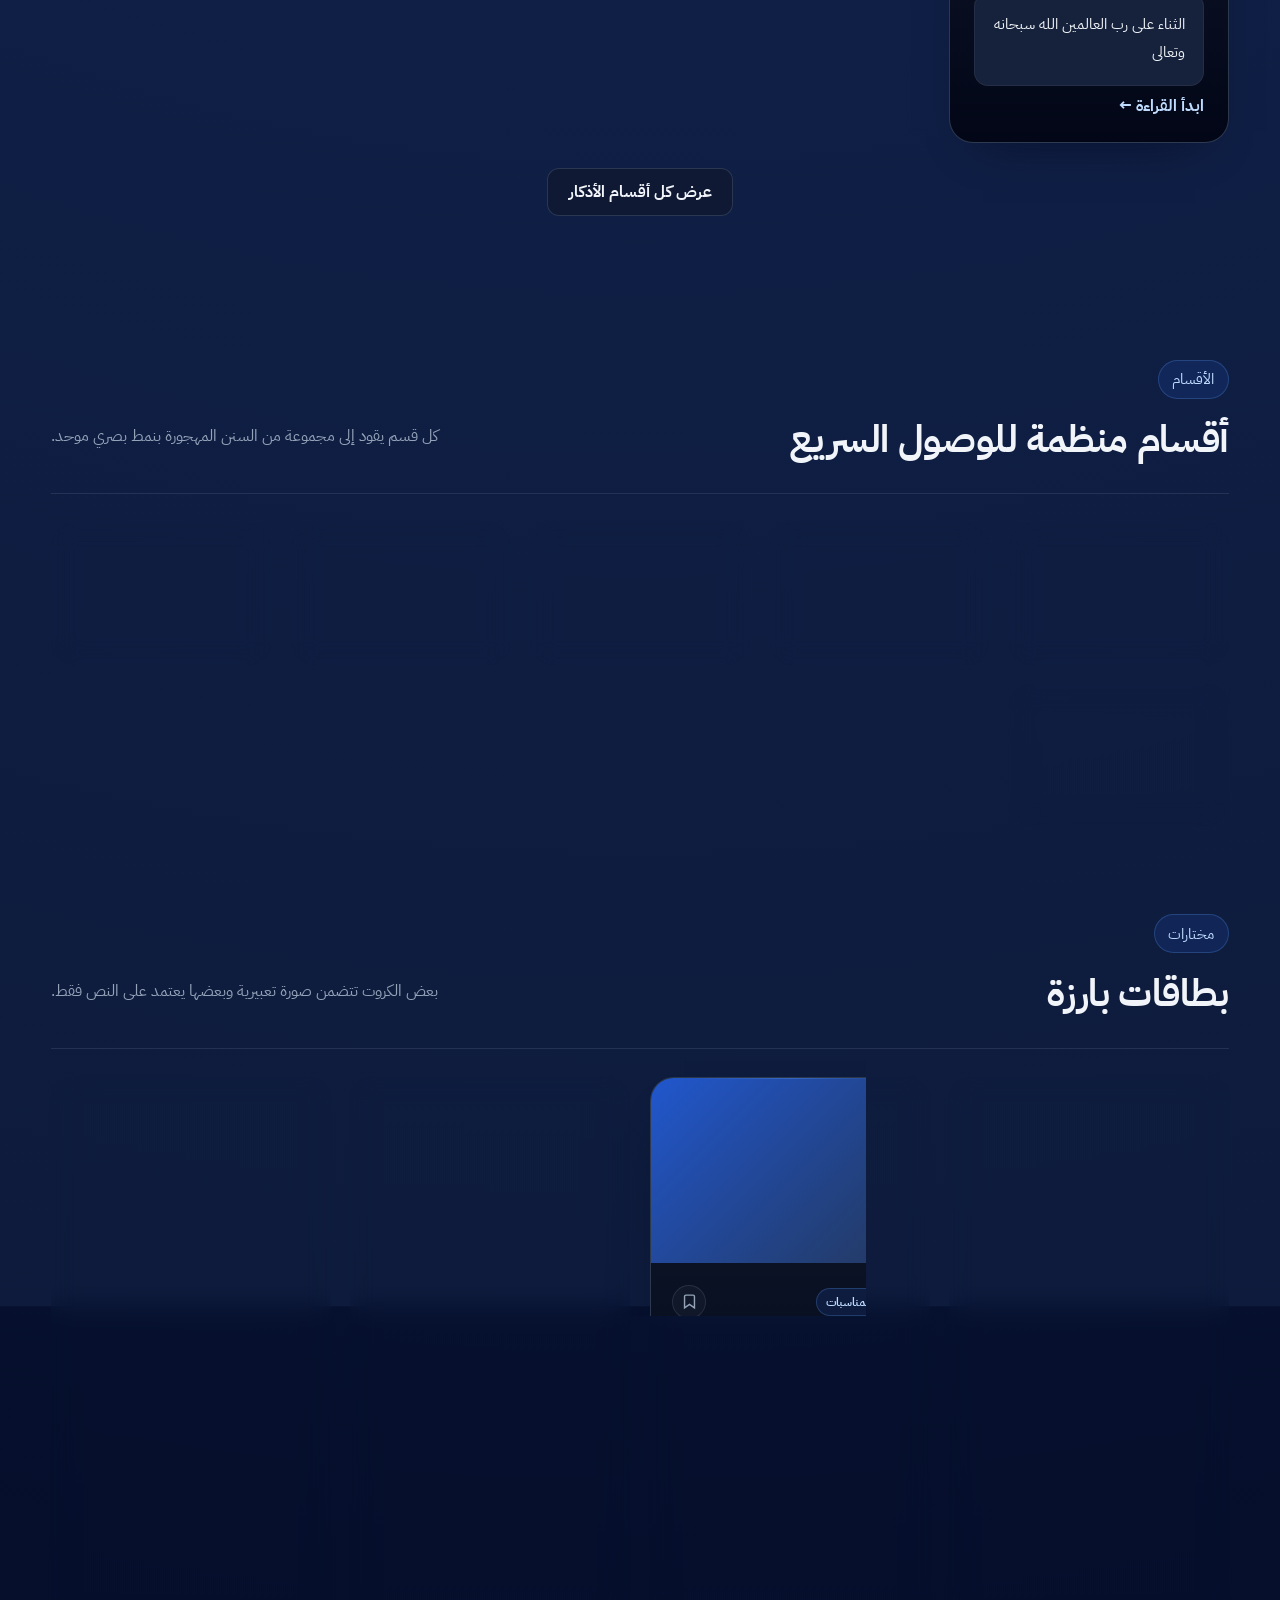
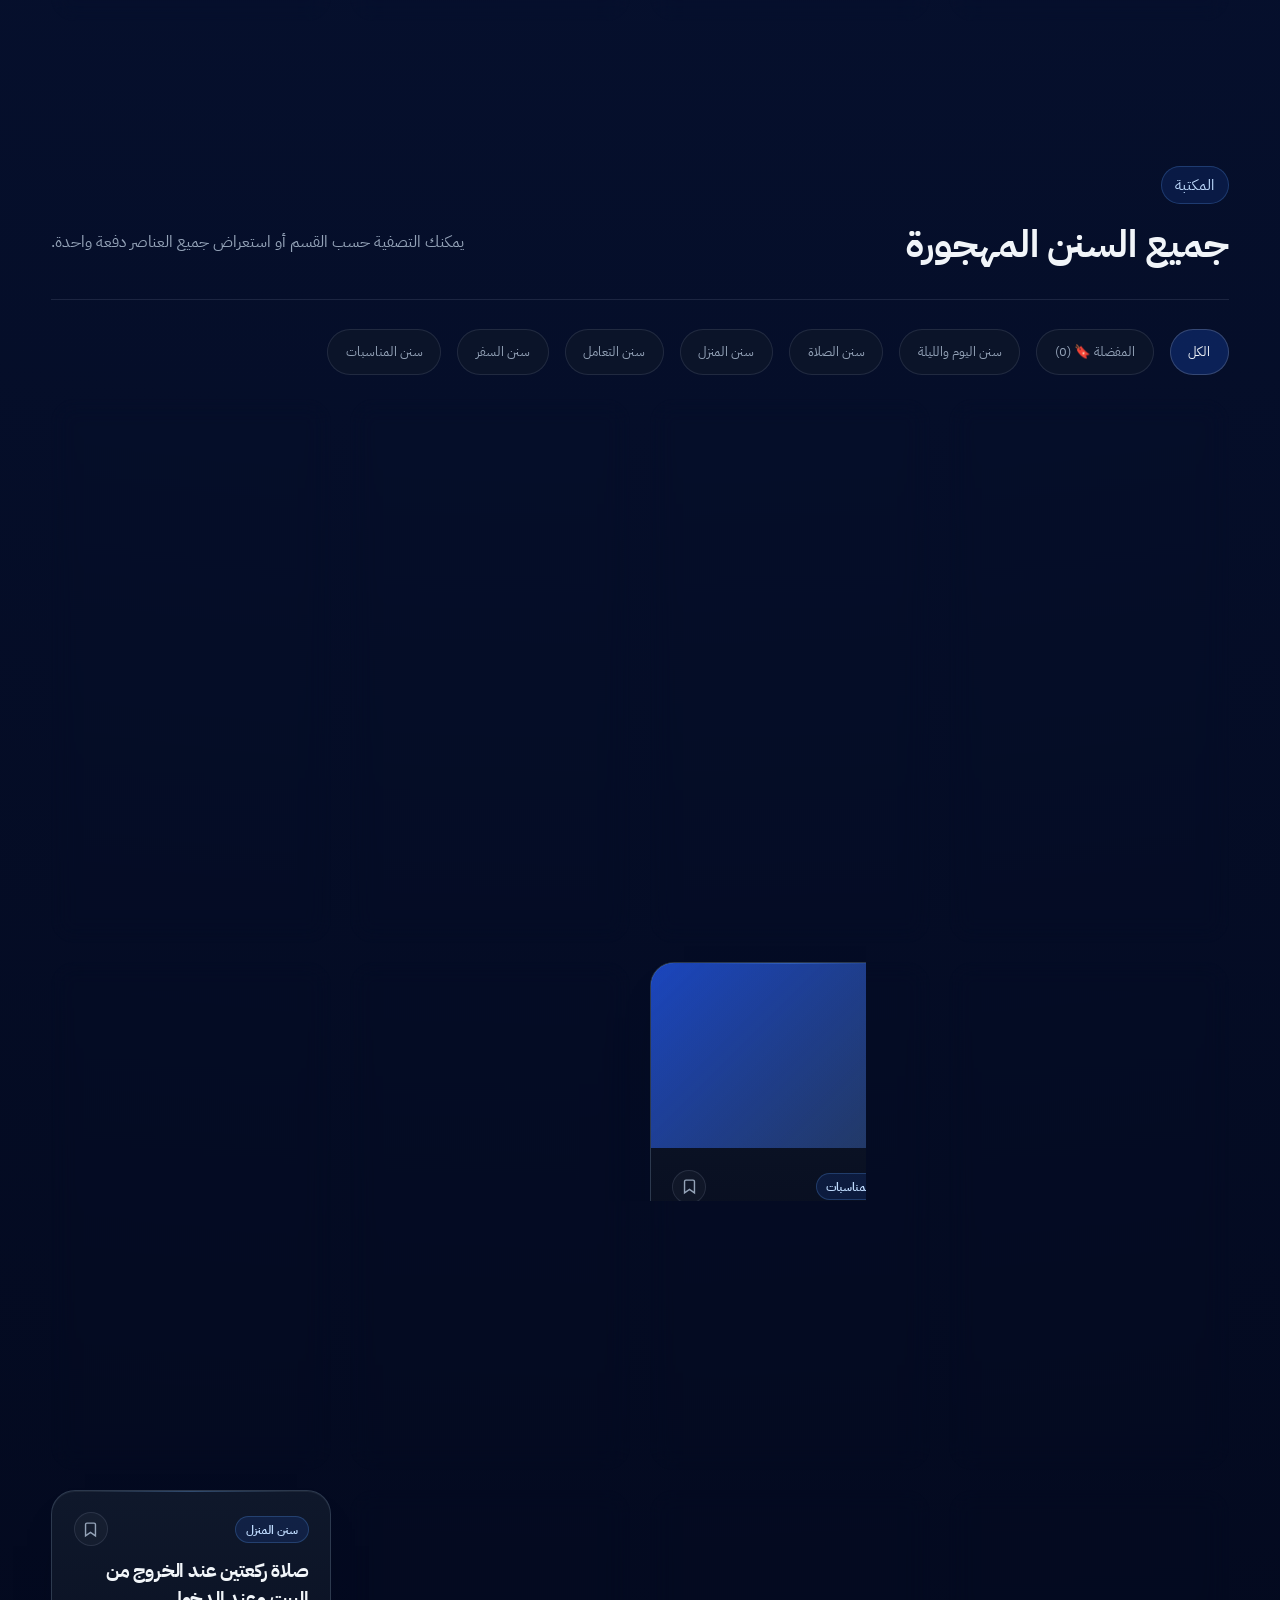
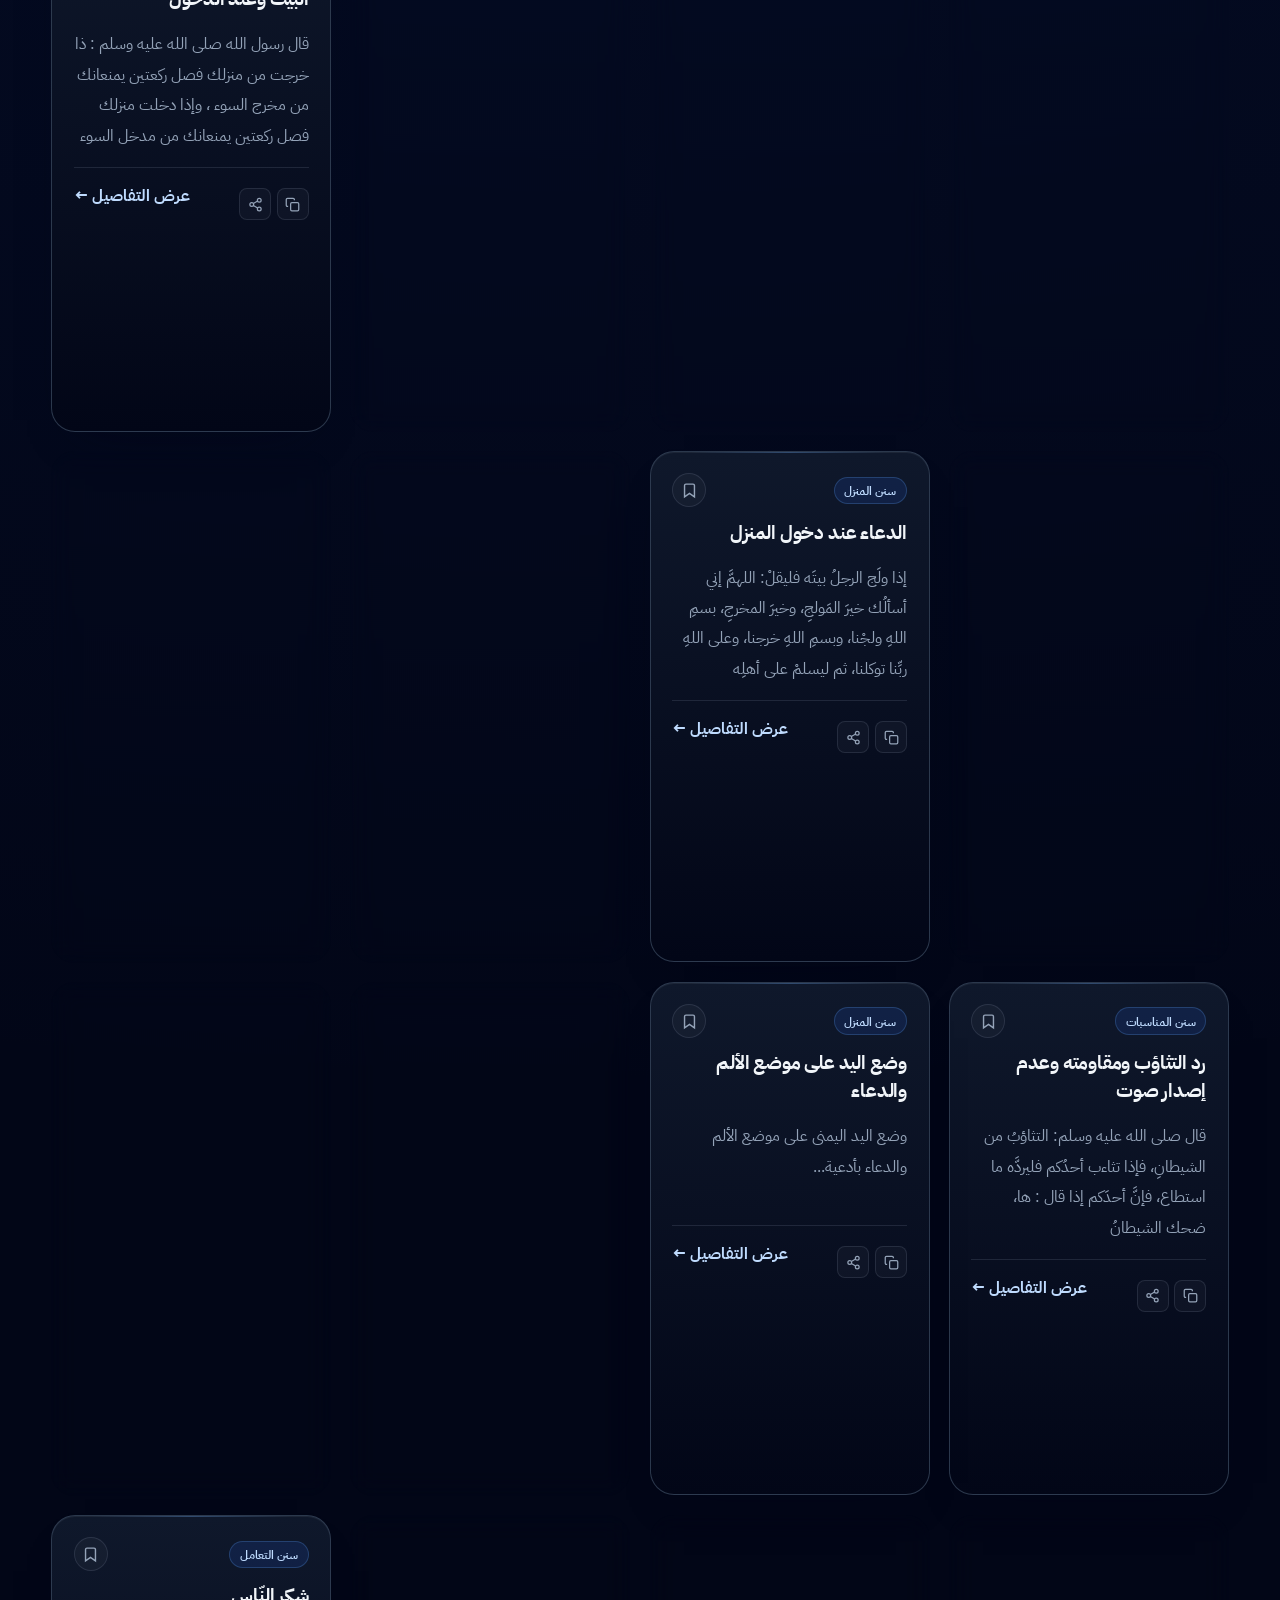
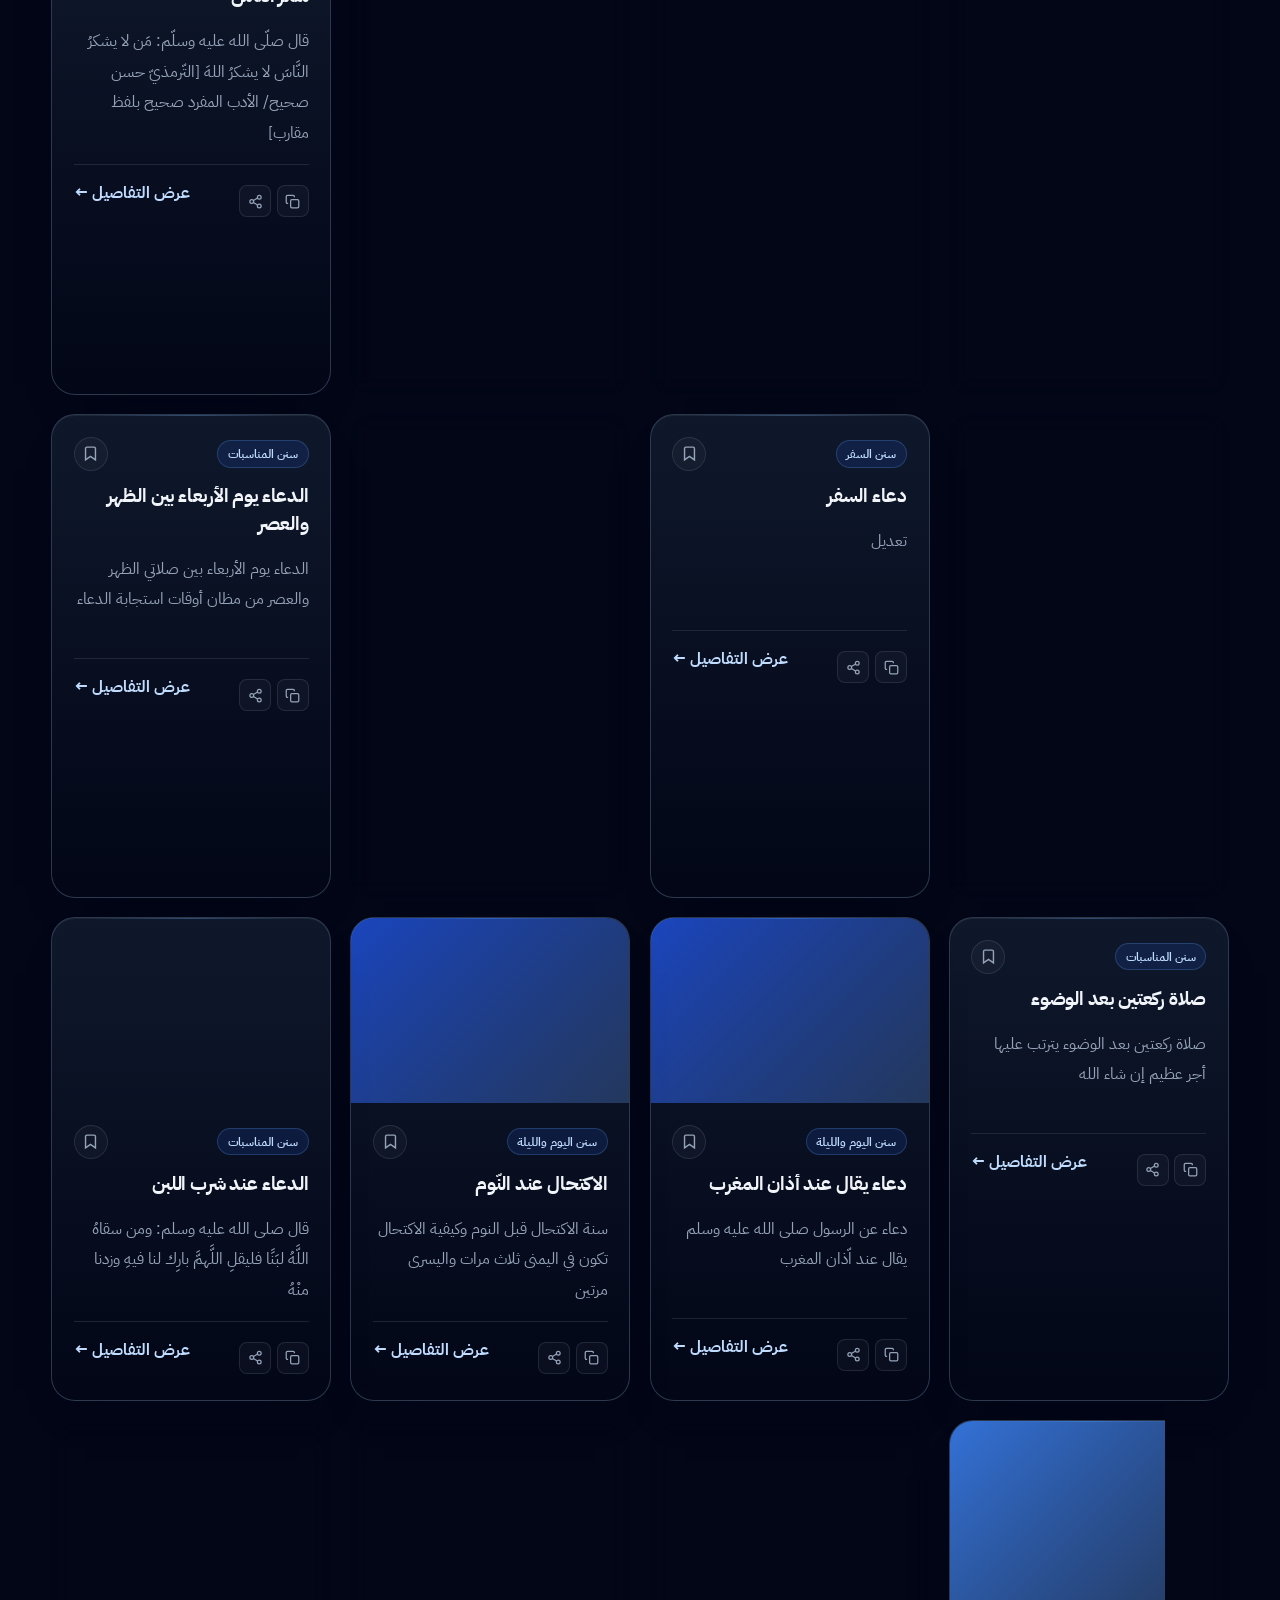
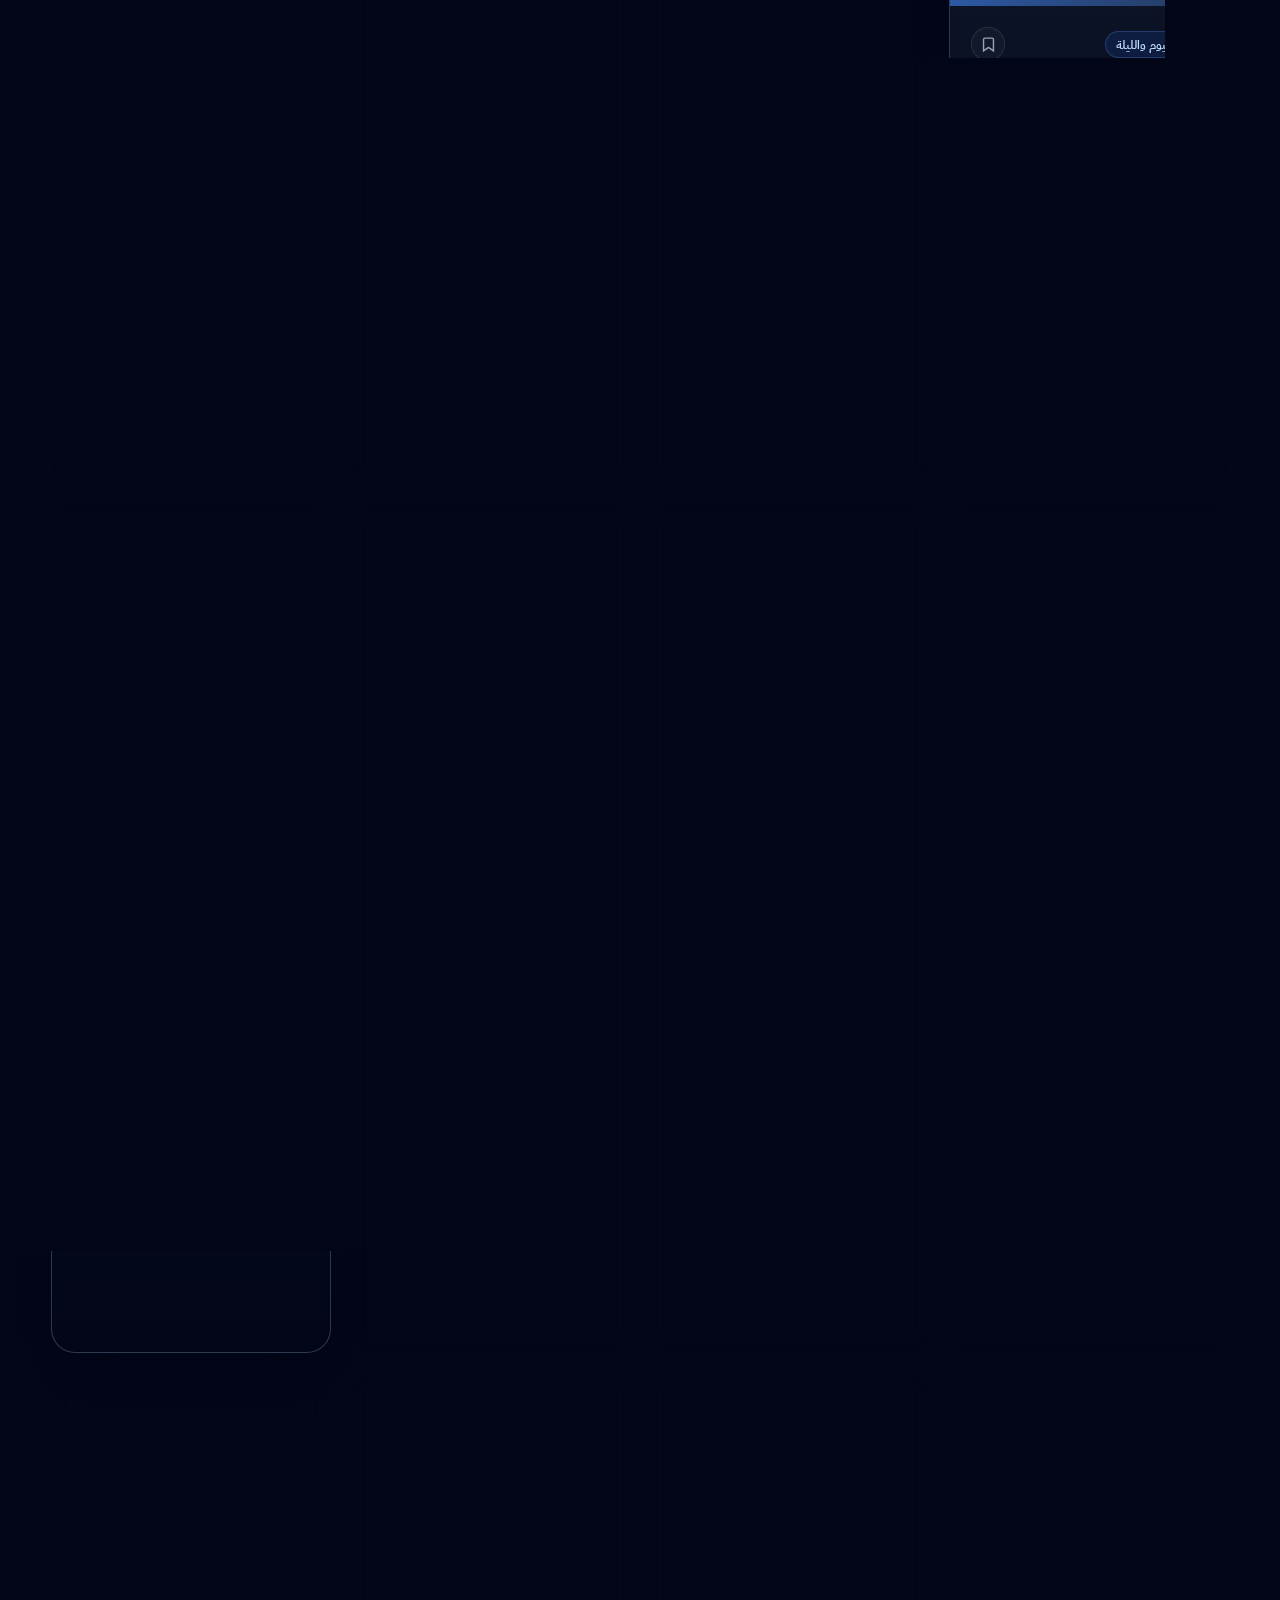
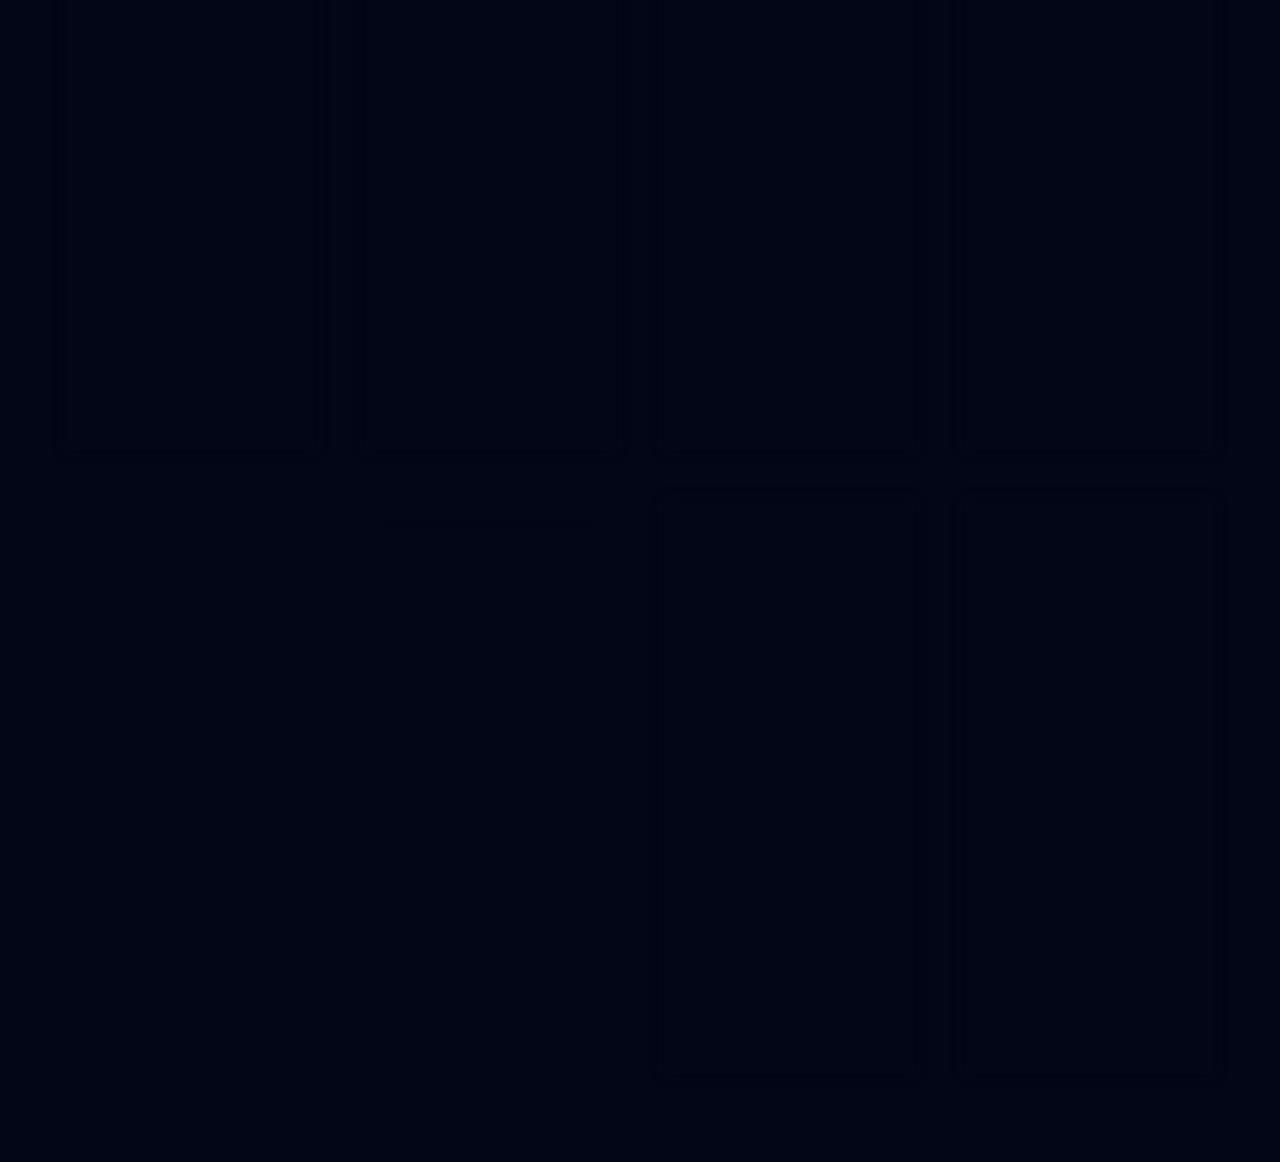
==== commit 90136b09: "Add files via upload" ====
--- a/index.html
+++ b/index.html
@@ -116,7 +116,7 @@
           <div class="hero-float hero-float-bl">
             <div class="hero-float-stat">
               <span>سنة معروضة</span>
-              <strong>24</strong>
+              <strong>46</strong>
             </div>
             <span class="hero-float-icon icon-blue">
               <svg viewBox="0 0 24 24"><path d="M9 12a4 4 0 1 0 0-8 4 4 0 0 0 0 8m0 2c-3.3 0-8 1.7-8 5v2h11.5A6 6 0 0 1 12 16.6c-.9-.4-1.9-.6-3-.6m8.5-2a3.5 3.5 0 1 0 0-7 3.5 3.5 0 0 0 0 7M16 15c-.4 0-.8 0-1.2.1a6 6 0 0 1 2.2 4.9H23v-1.5c0-2.5-3.4-3.5-7-3.5"/></svg>
--- a/styles.css
+++ b/styles.css
@@ -1737,6 +1737,16 @@
     }
 }
 
+/* =========================================================
+   Theme switch — circle wipe overlay
+   ========================================================= */
+.theme-wipe {
+    position: fixed;
+    inset: 0;
+    z-index: 99999;
+    pointer-events: none;
+}
+
 @media (prefers-reduced-motion: reduce) {
     *,
     *::before,
@@ -1974,3 +1984,118 @@
     flex: 1 1 0;
     min-width: 0;
 }
+
+/* =========================================================
+   PWA Install Banner & Tooltip
+   ========================================================= */
+.pwa-banner {
+    position: fixed;
+    bottom: 24px;
+    right: 24px;
+    z-index: 90;
+    display: flex;
+    align-items: center;
+    gap: 0.9rem;
+    padding: 0.95rem 1.3rem;
+    border-radius: 20px;
+    background: rgba(15, 23, 42, 0.94);
+    backdrop-filter: blur(18px);
+    -webkit-backdrop-filter: blur(18px);
+    border: 1px solid var(--line-strong);
+    box-shadow: 0 20px 48px rgba(0, 0, 0, 0.4);
+    max-width: min(460px, calc(100vw - 32px));
+    animation: fade-up 0.4s var(--ease-out-quart) both;
+}
+
+body[data-theme="light"] .pwa-banner {
+    background: rgba(255, 255, 255, 0.96);
+    box-shadow: 0 20px 48px rgba(0, 0, 0, 0.15);
+}
+
+.pwa-banner-icon {
+    width: 42px;
+    height: 42px;
+    border-radius: 12px;
+    background: linear-gradient(135deg, var(--sky), var(--blue));
+    display: grid;
+    place-items: center;
+    flex-shrink: 0;
+    color: #fff;
+    font-size: 1.2rem;
+}
+
+.pwa-banner-content {
+    flex: 1;
+    min-width: 0;
+}
+
+.pwa-banner-title {
+    display: block;
+    font-weight: 700;
+    font-size: 0.95rem;
+    color: var(--text);
+    margin-bottom: 0.15rem;
+}
+
+.pwa-banner-desc {
+    display: block;
+    font-size: 0.82rem;
+    color: var(--muted);
+    line-height: 1.45;
+}
+
+.pwa-banner-actions {
+    display: flex;
+    align-items: center;
+    gap: 0.5rem;
+    flex-shrink: 0;
+}
+
+.pwa-banner-btn {
+    display: inline-flex;
+    align-items: center;
+    justify-content: center;
+    min-height: 38px;
+    padding: 0 0.9rem;
+    border-radius: 10px;
+    background: linear-gradient(135deg, var(--sky), var(--blue));
+    color: #ffffff;
+    font-weight: 700;
+    font-size: 0.85rem;
+    border: none;
+    cursor: pointer;
+    white-space: nowrap;
+    transition: transform 0.2s ease;
+}
+
+.pwa-banner-btn:hover {
+    transform: translateY(-1px);
+}
+
+.pwa-banner-close {
+    width: 32px;
+    height: 32px;
+    border-radius: 50%;
+    border: none;
+    background: var(--surface-soft);
+    color: var(--muted);
+    cursor: pointer;
+    display: flex;
+    align-items: center;
+    justify-content: center;
+    font-size: 1.1rem;
+    transition: background 0.2s ease, color 0.2s ease;
+}
+
+.pwa-banner-close:hover {
+    background: var(--chip-active);
+    color: var(--text);
+}
+
+@media (max-width: 900px) {
+    .pwa-banner {
+        right: 50%;
+        transform: translateX(50%);
+        bottom: 16px;
+    }
+}
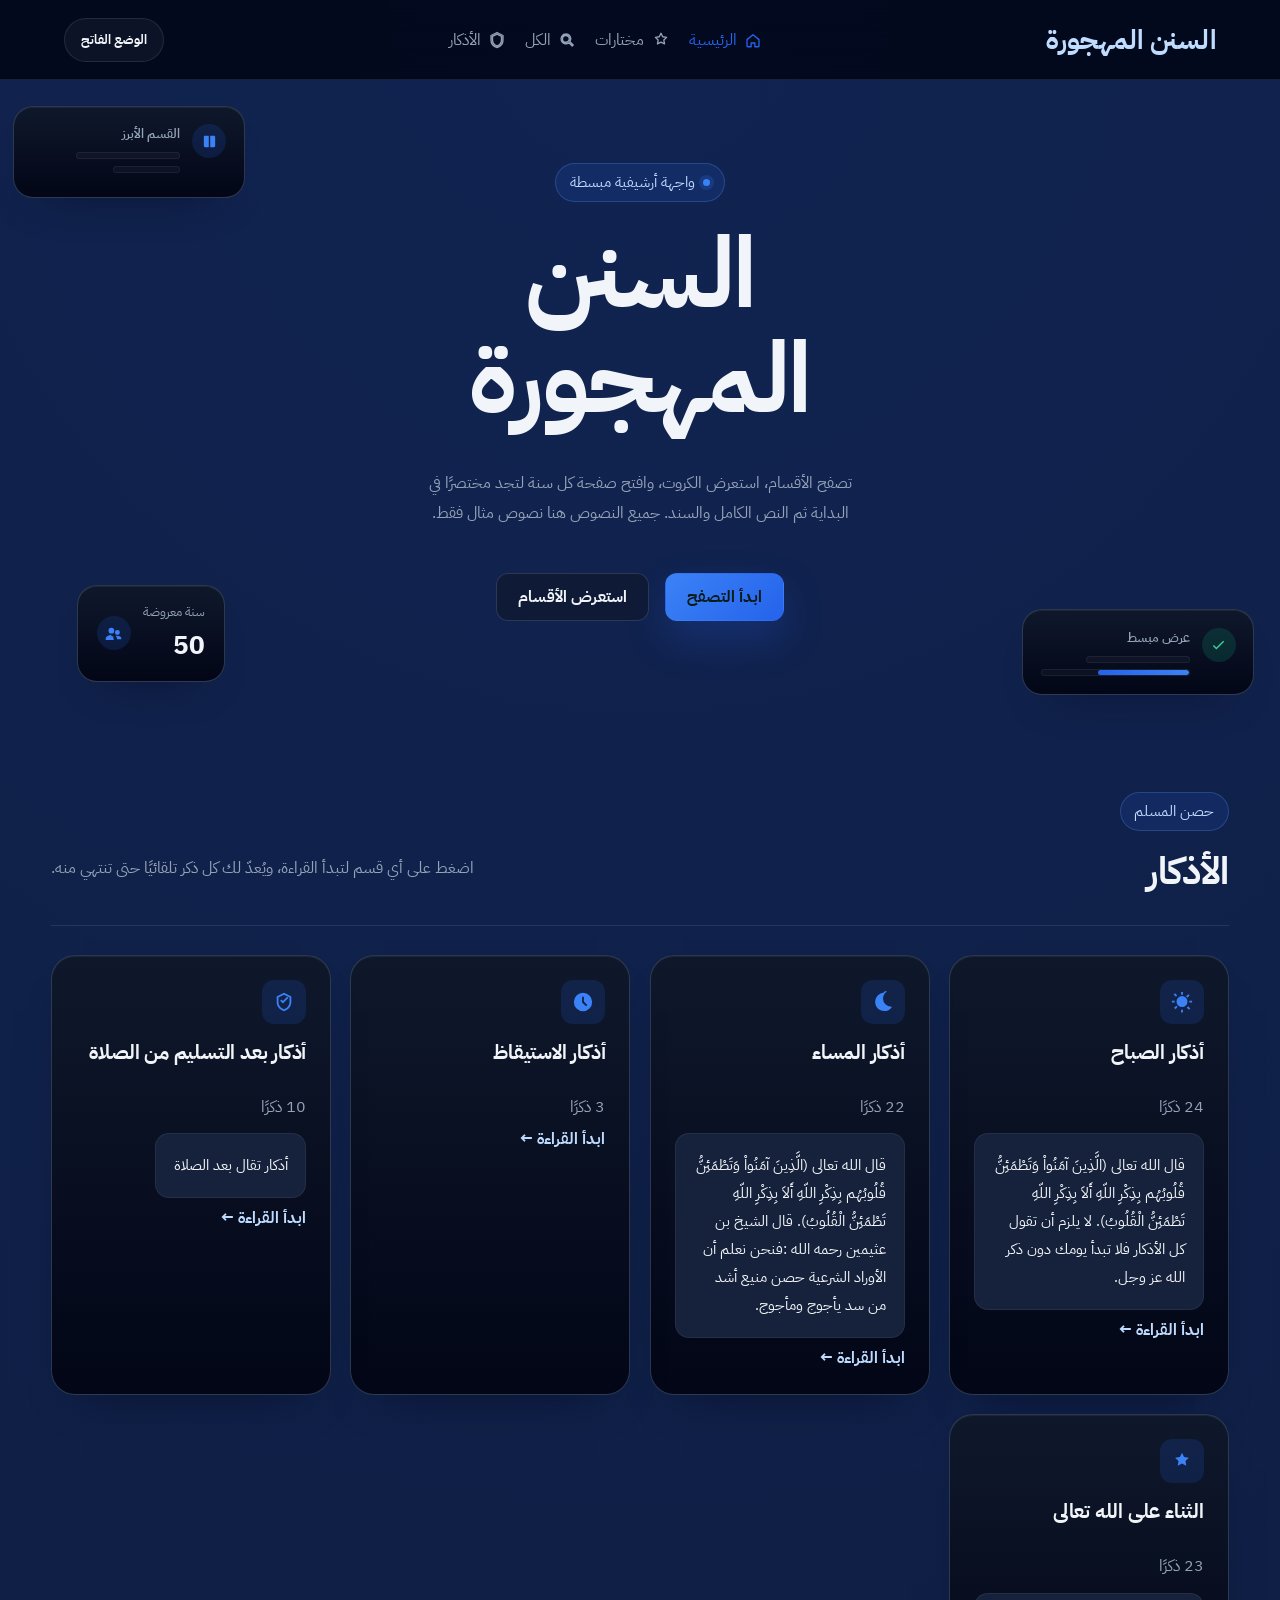
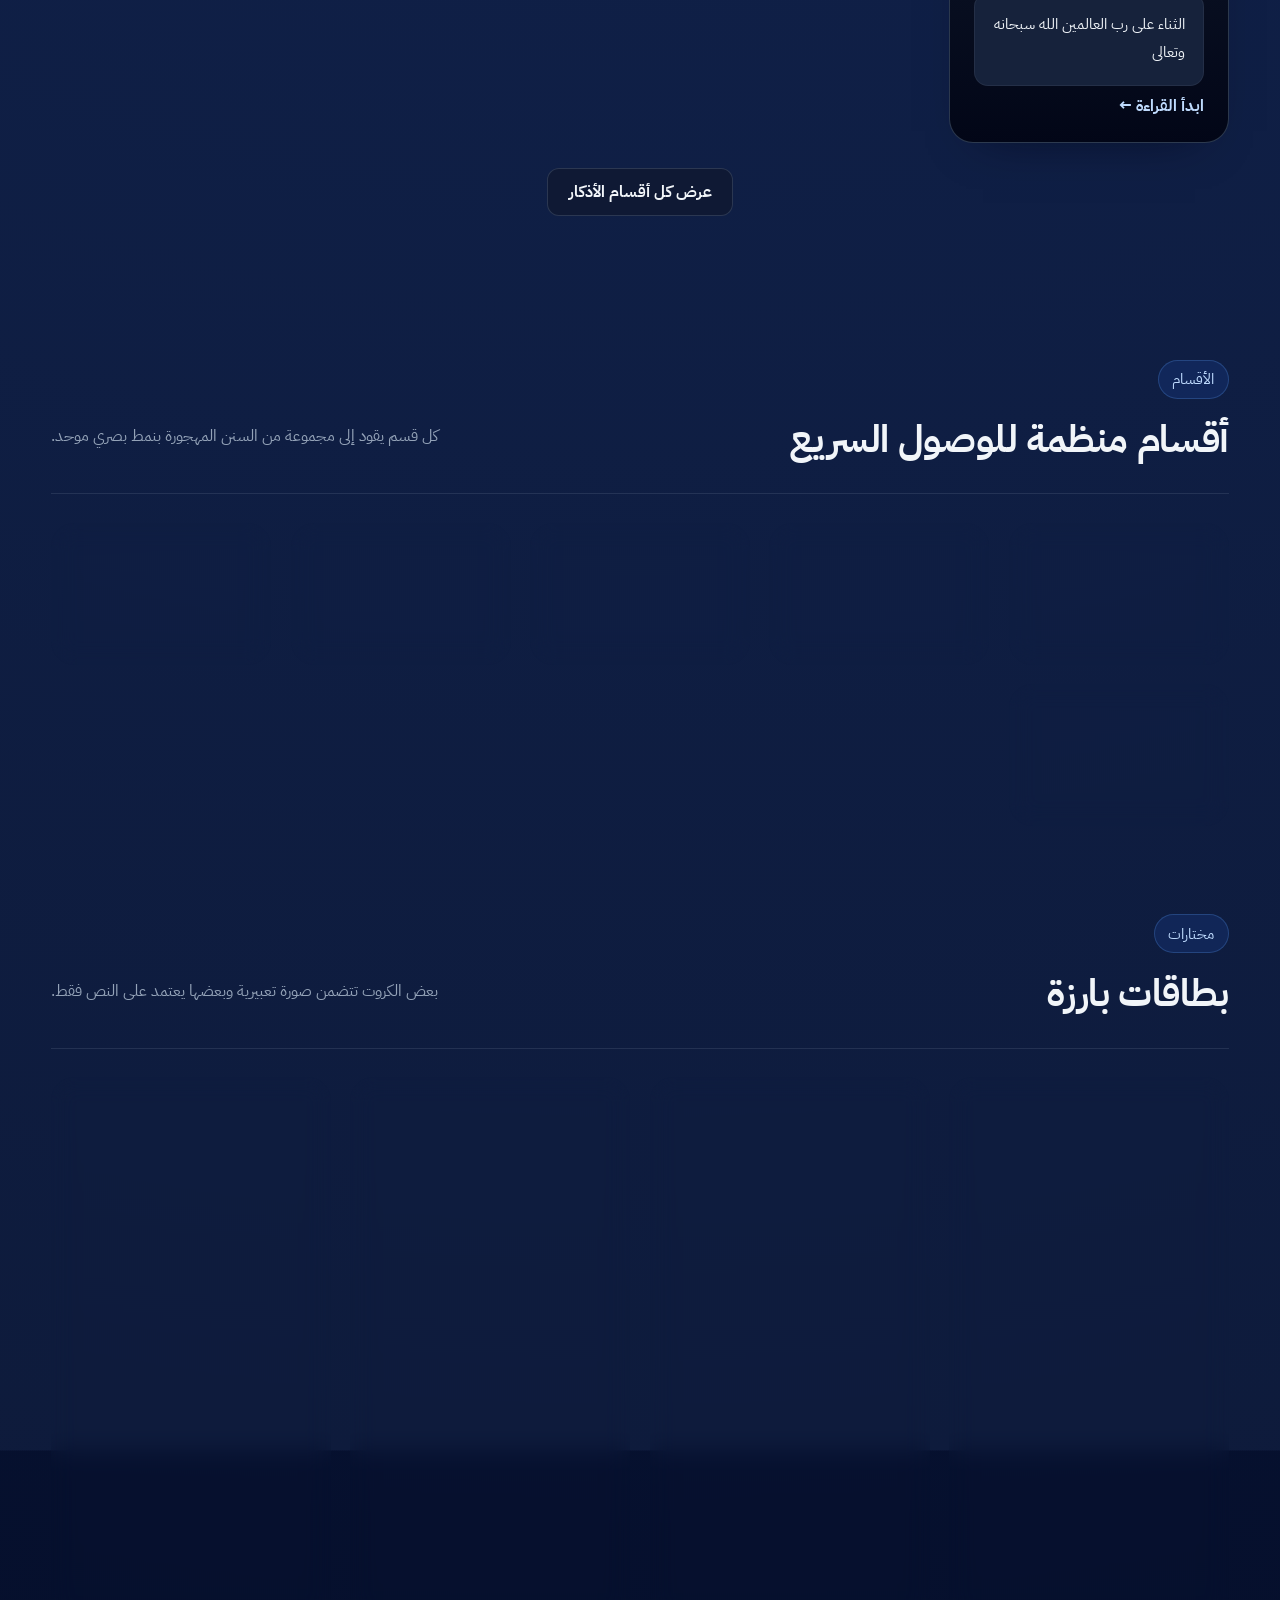
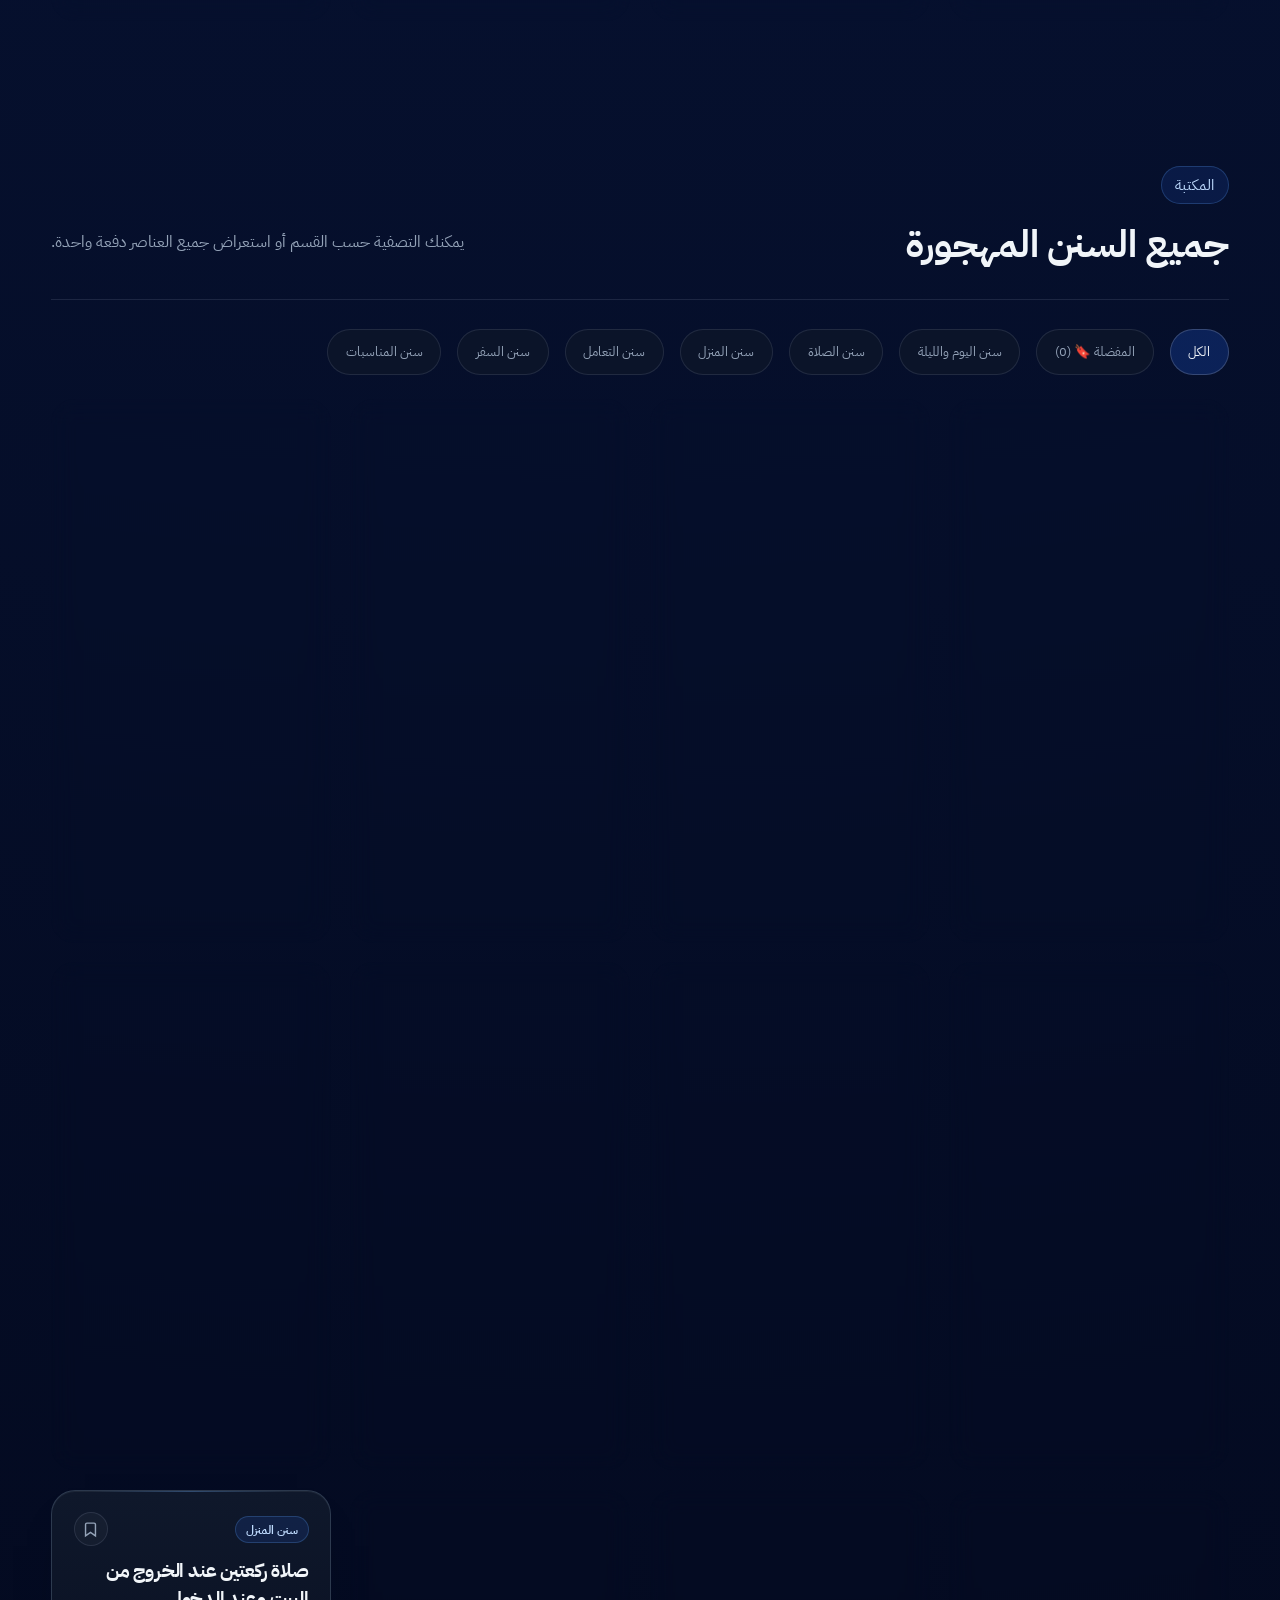
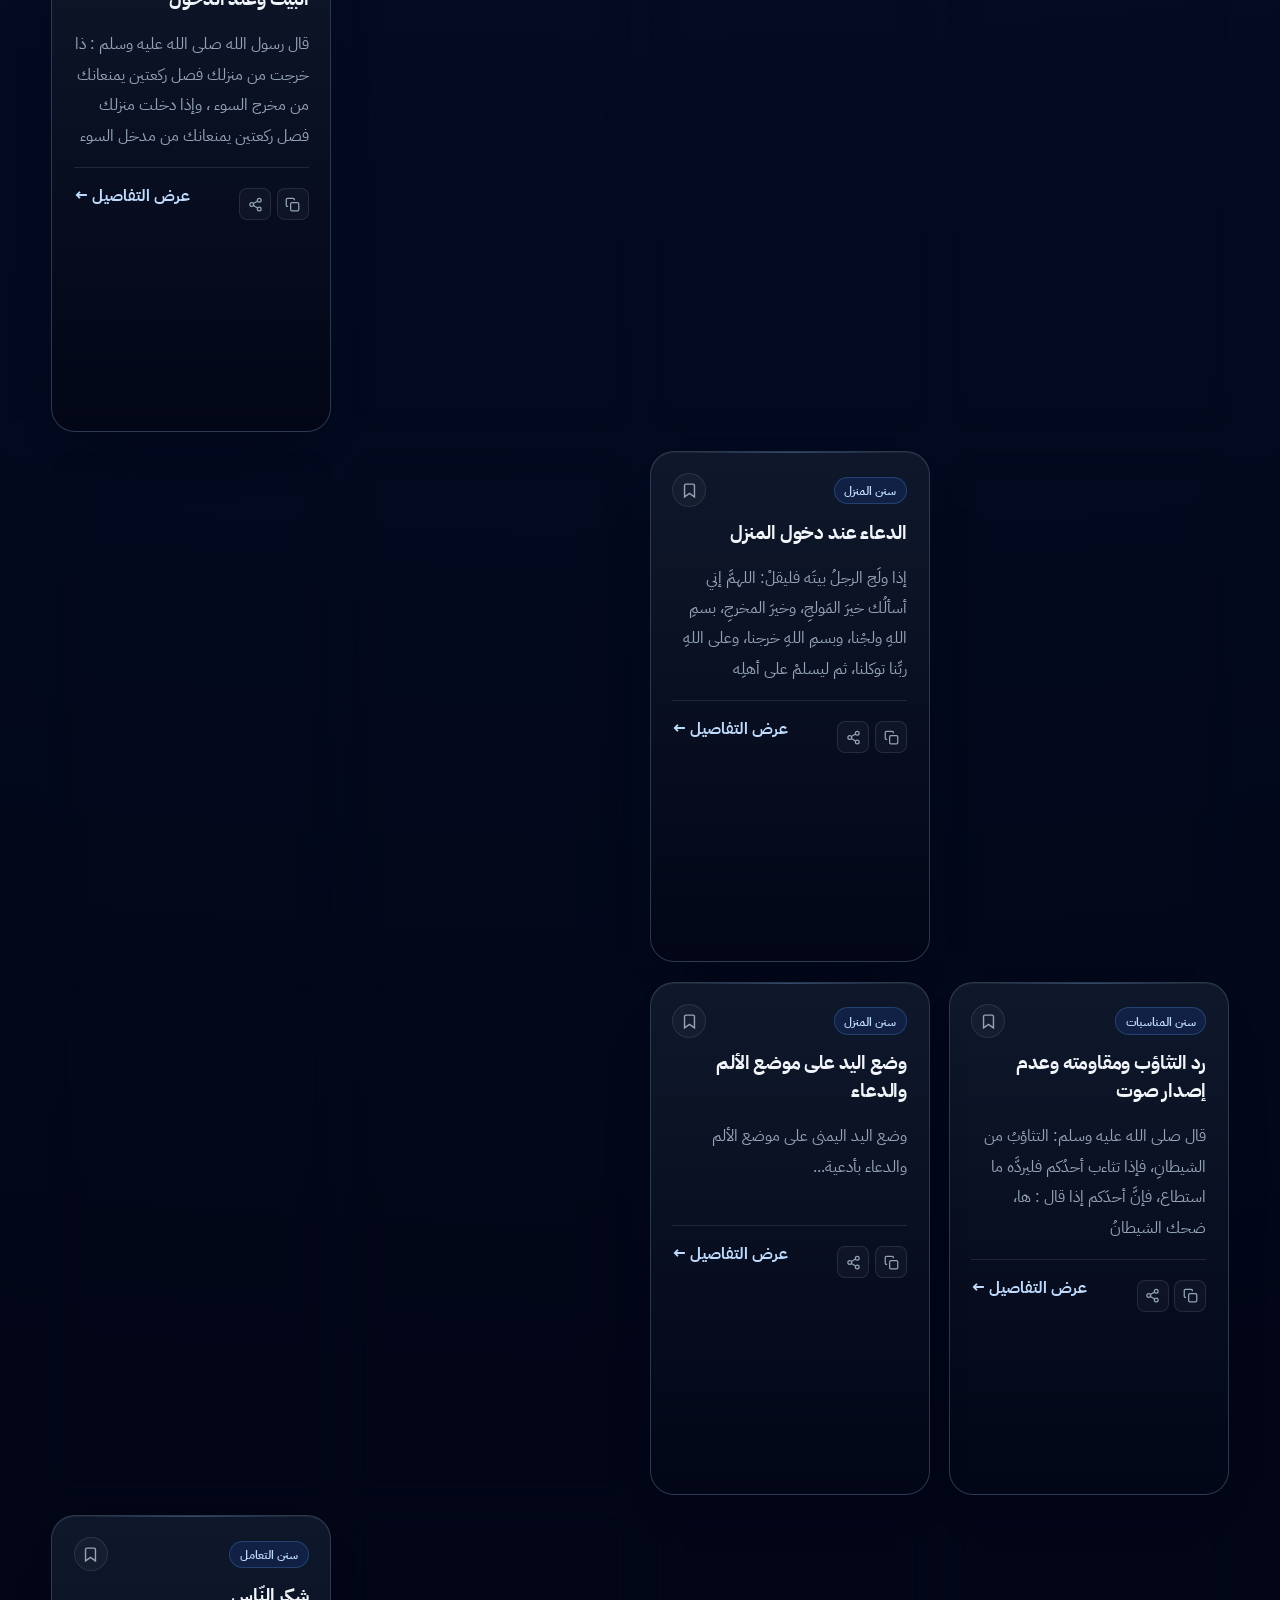
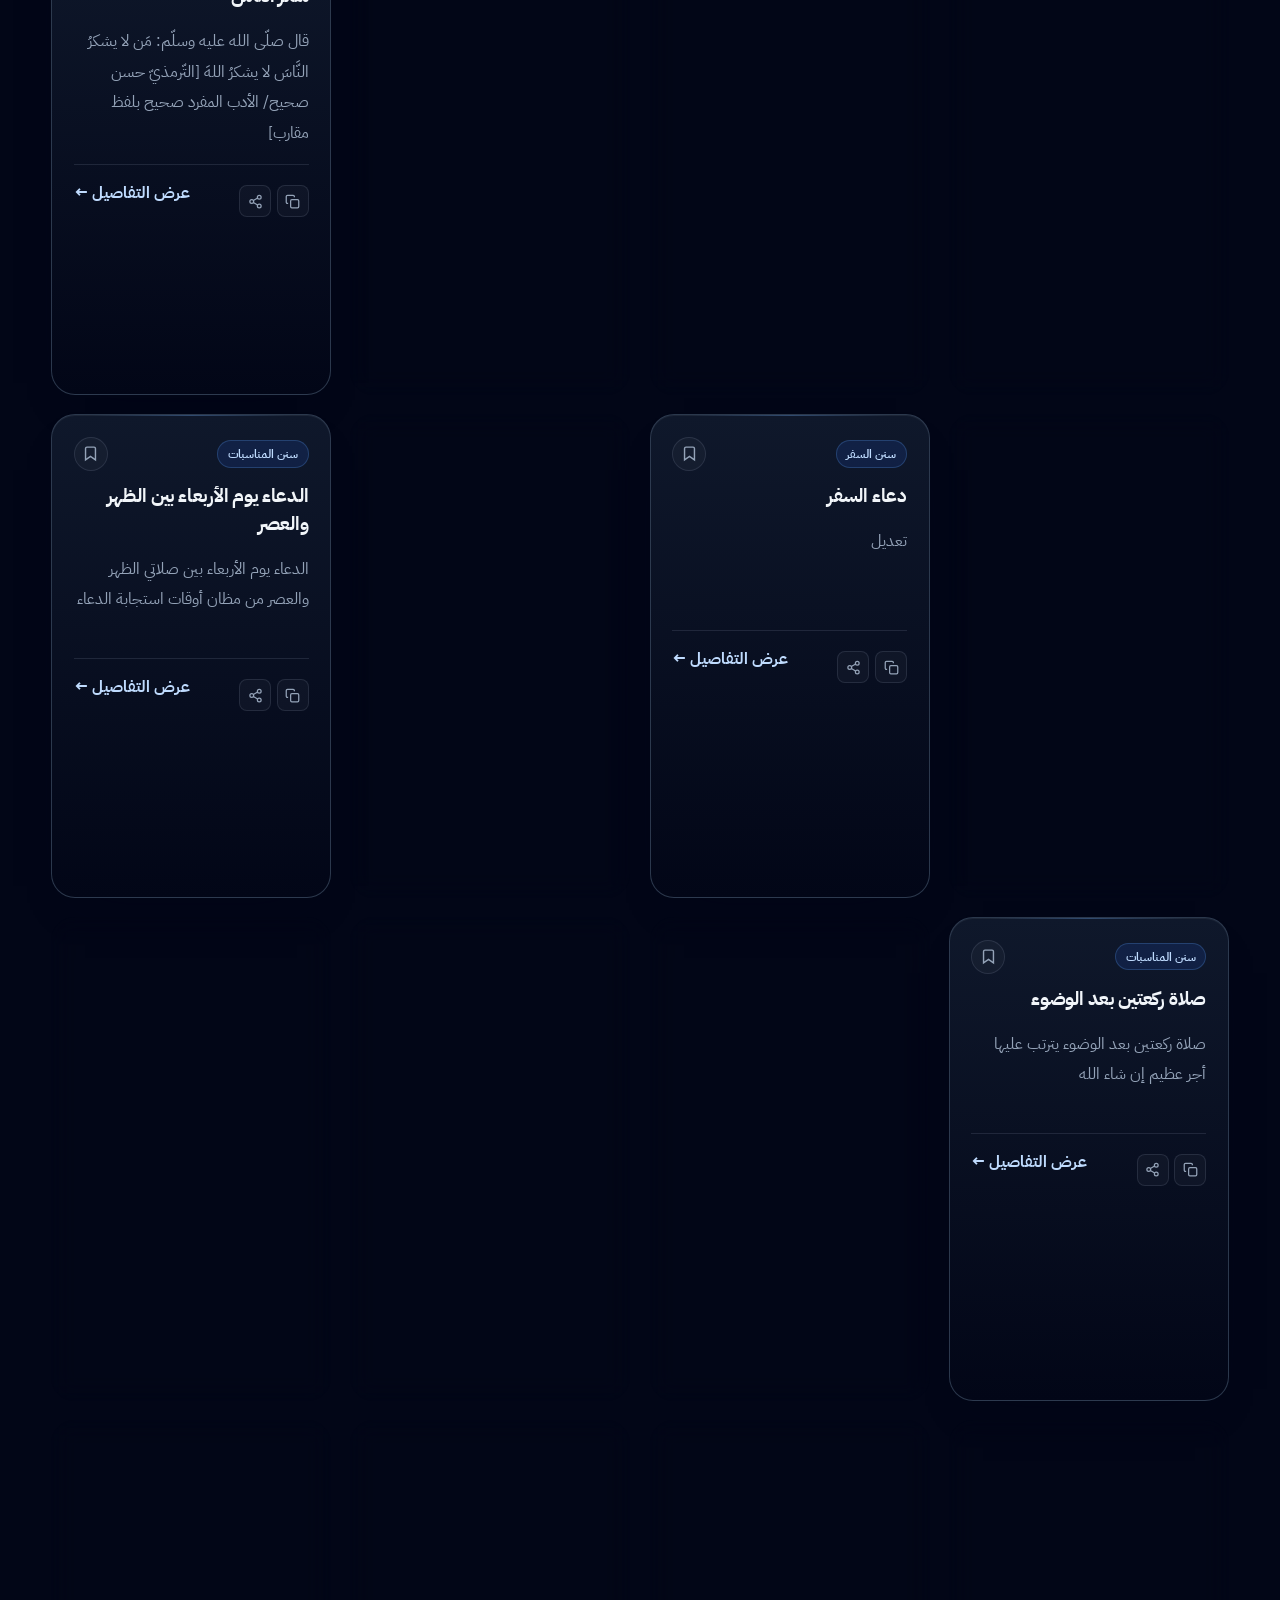
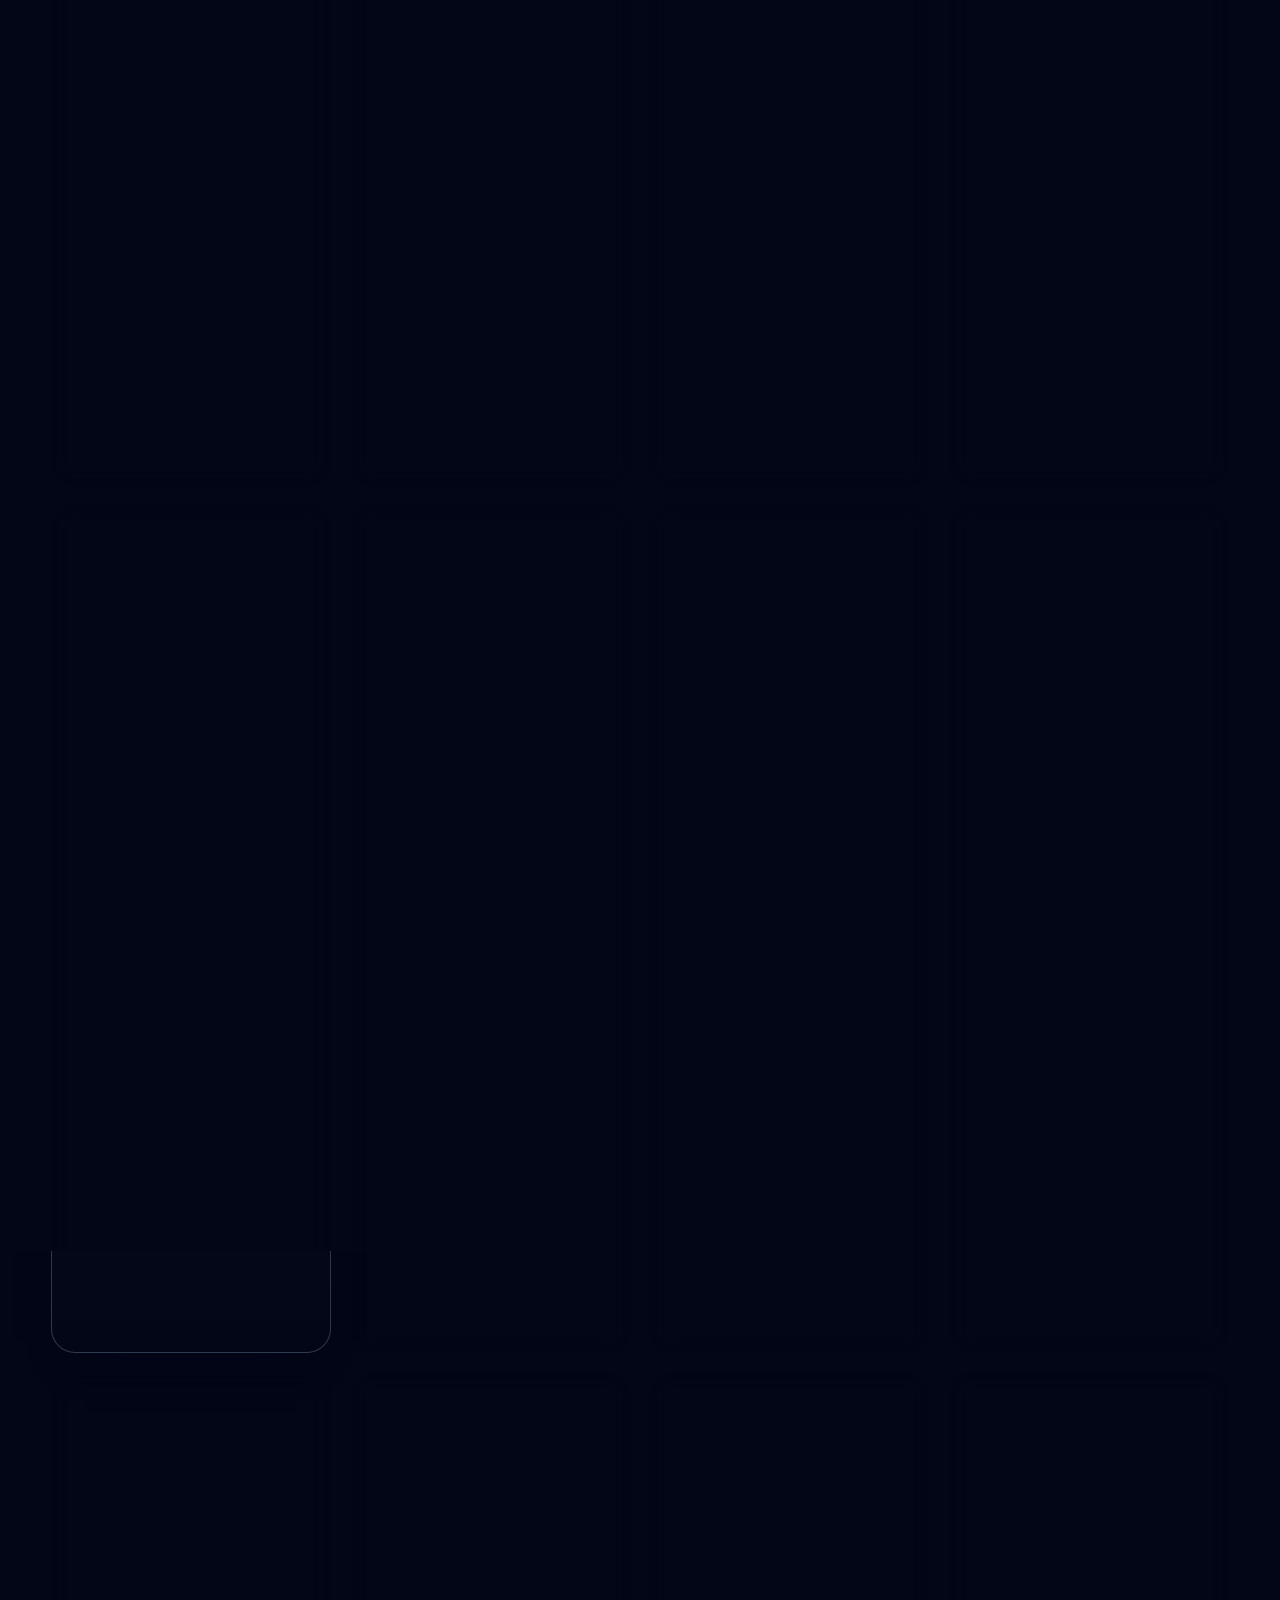
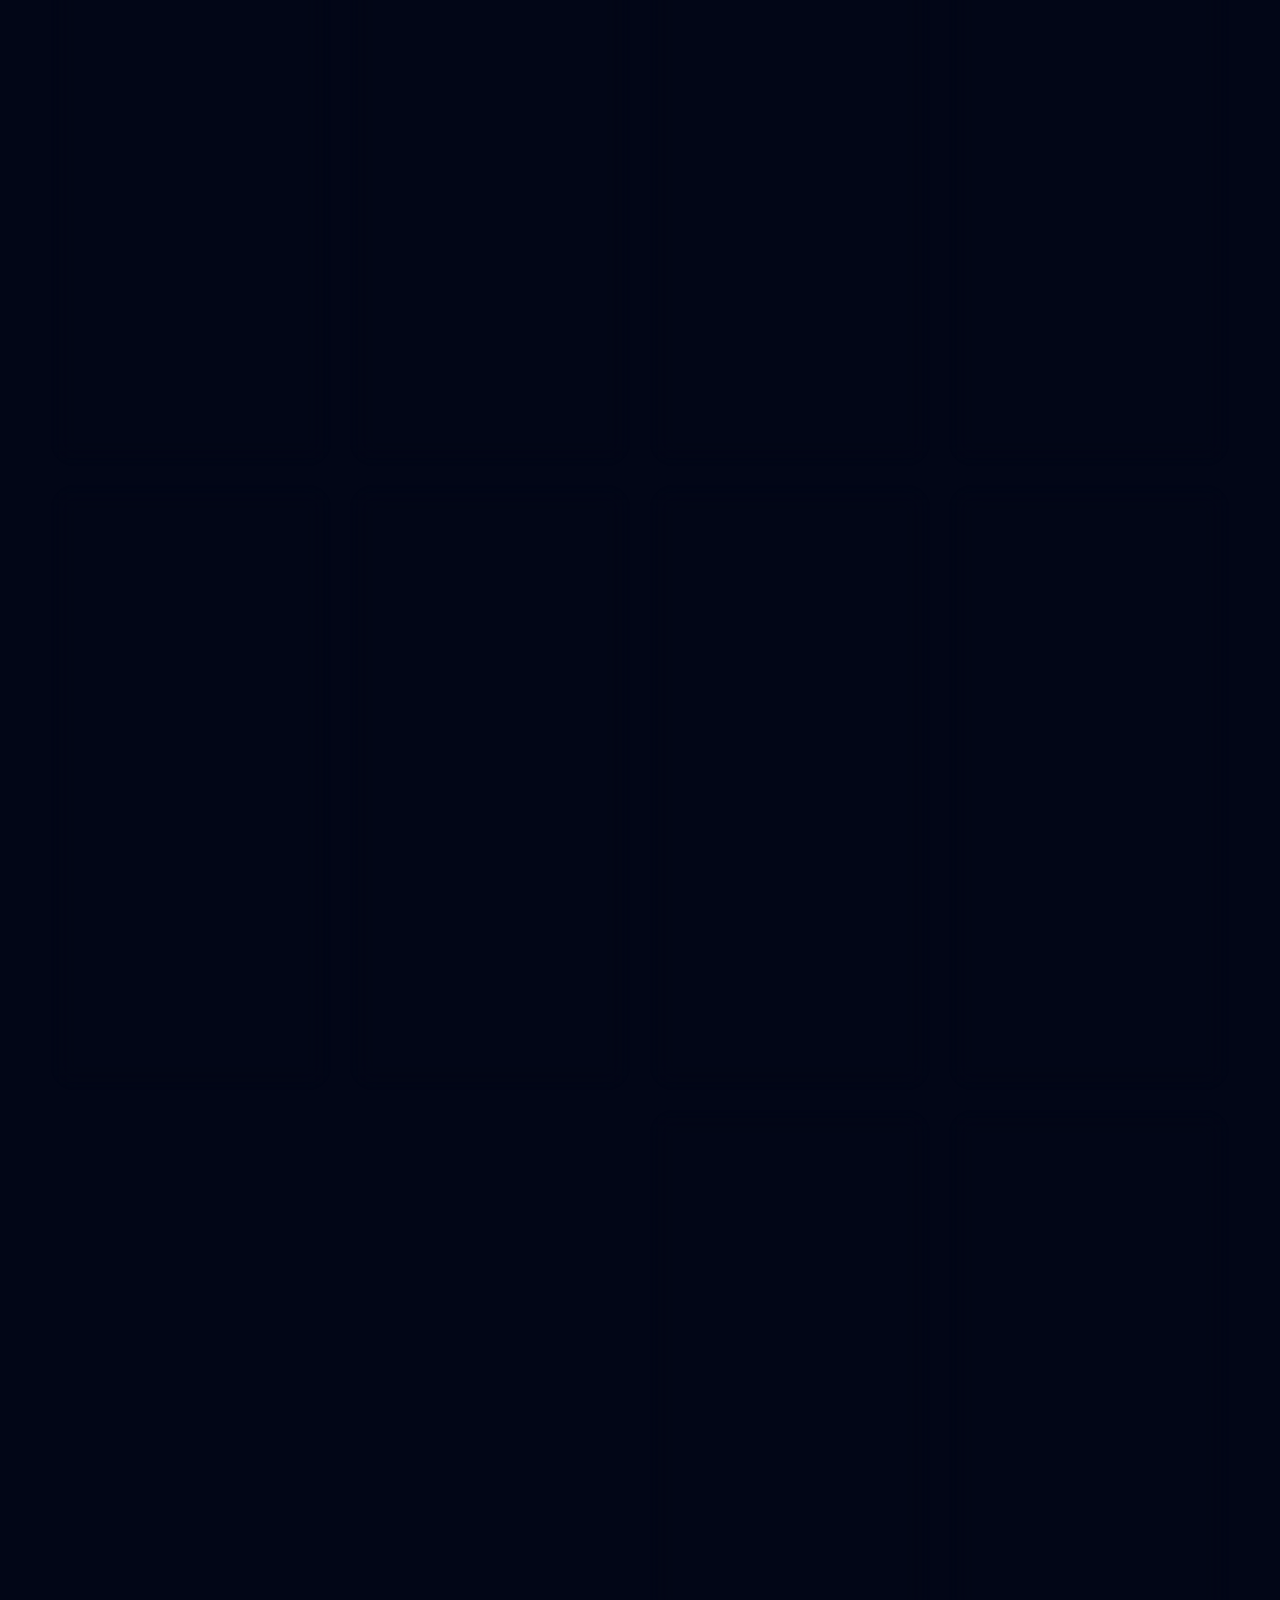
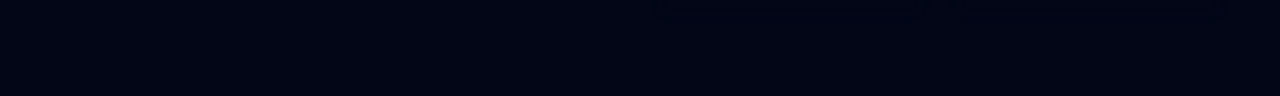
==== commit e94672e3: "Add files via upload" ====
--- a/index.html
+++ b/index.html
@@ -116,7 +116,7 @@
           <div class="hero-float hero-float-bl">
             <div class="hero-float-stat">
               <span>سنة معروضة</span>
-              <strong>46</strong>
+              <strong>50</strong>
             </div>
             <span class="hero-float-icon icon-blue">
               <svg viewBox="0 0 24 24"><path d="M9 12a4 4 0 1 0 0-8 4 4 0 0 0 0 8m0 2c-3.3 0-8 1.7-8 5v2h11.5A6 6 0 0 1 12 16.6c-.9-.4-1.9-.6-3-.6m8.5-2a3.5 3.5 0 1 0 0-7 3.5 3.5 0 0 0 0 7M16 15c-.4 0-.8 0-1.2.1a6 6 0 0 1 2.2 4.9H23v-1.5c0-2.5-3.4-3.5-7-3.5"/></svg>
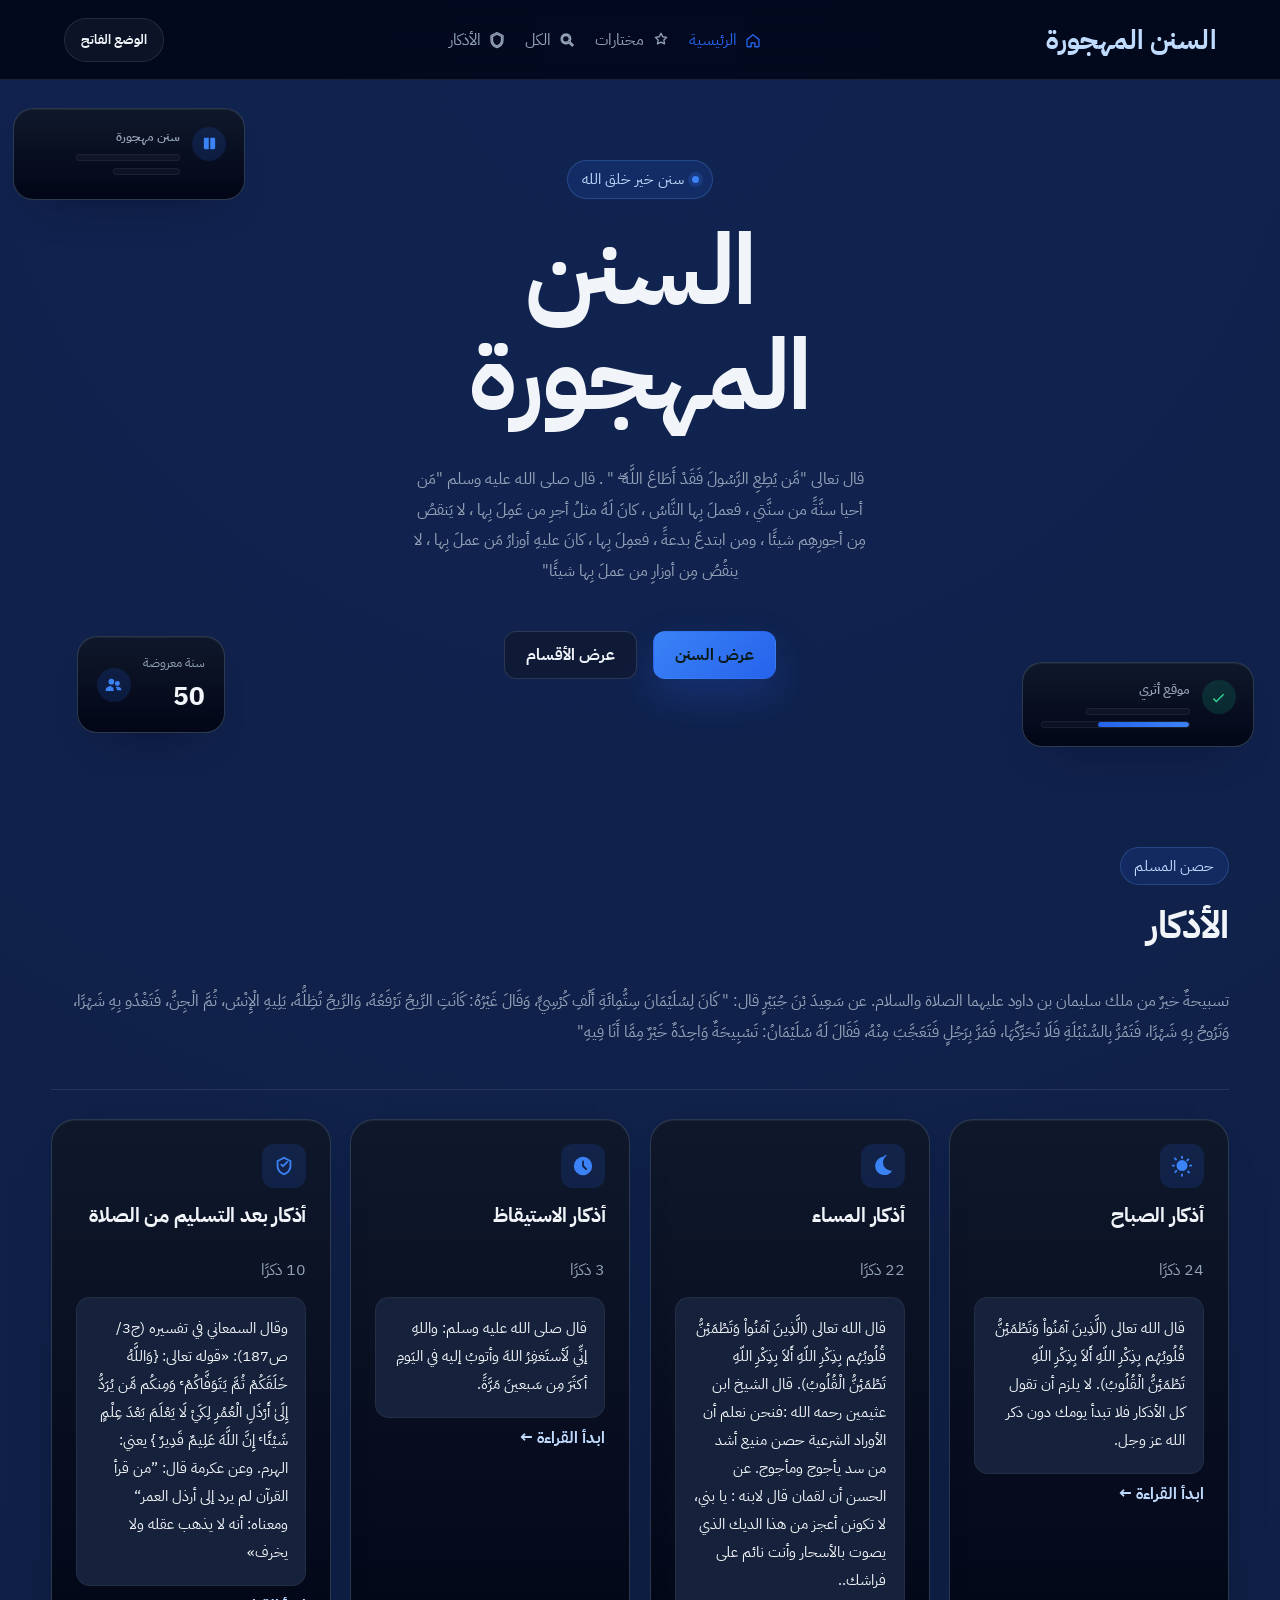
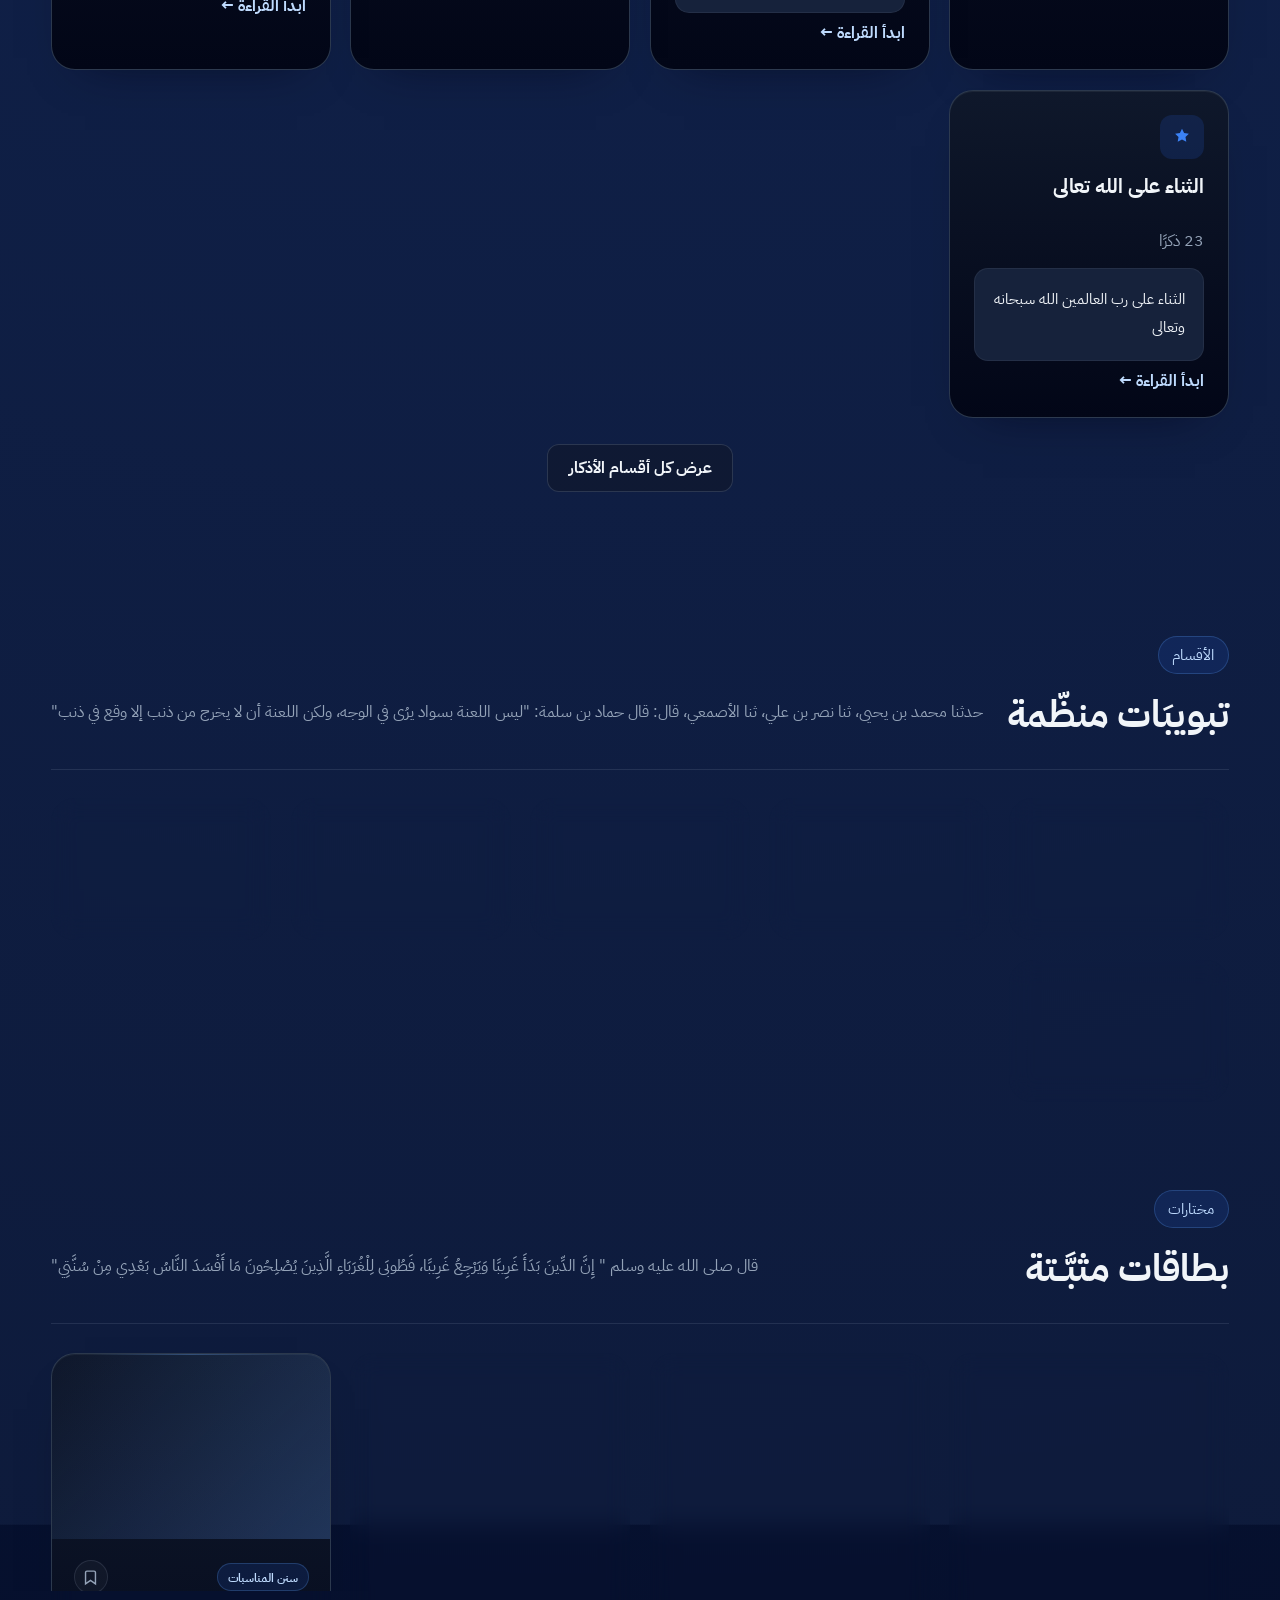
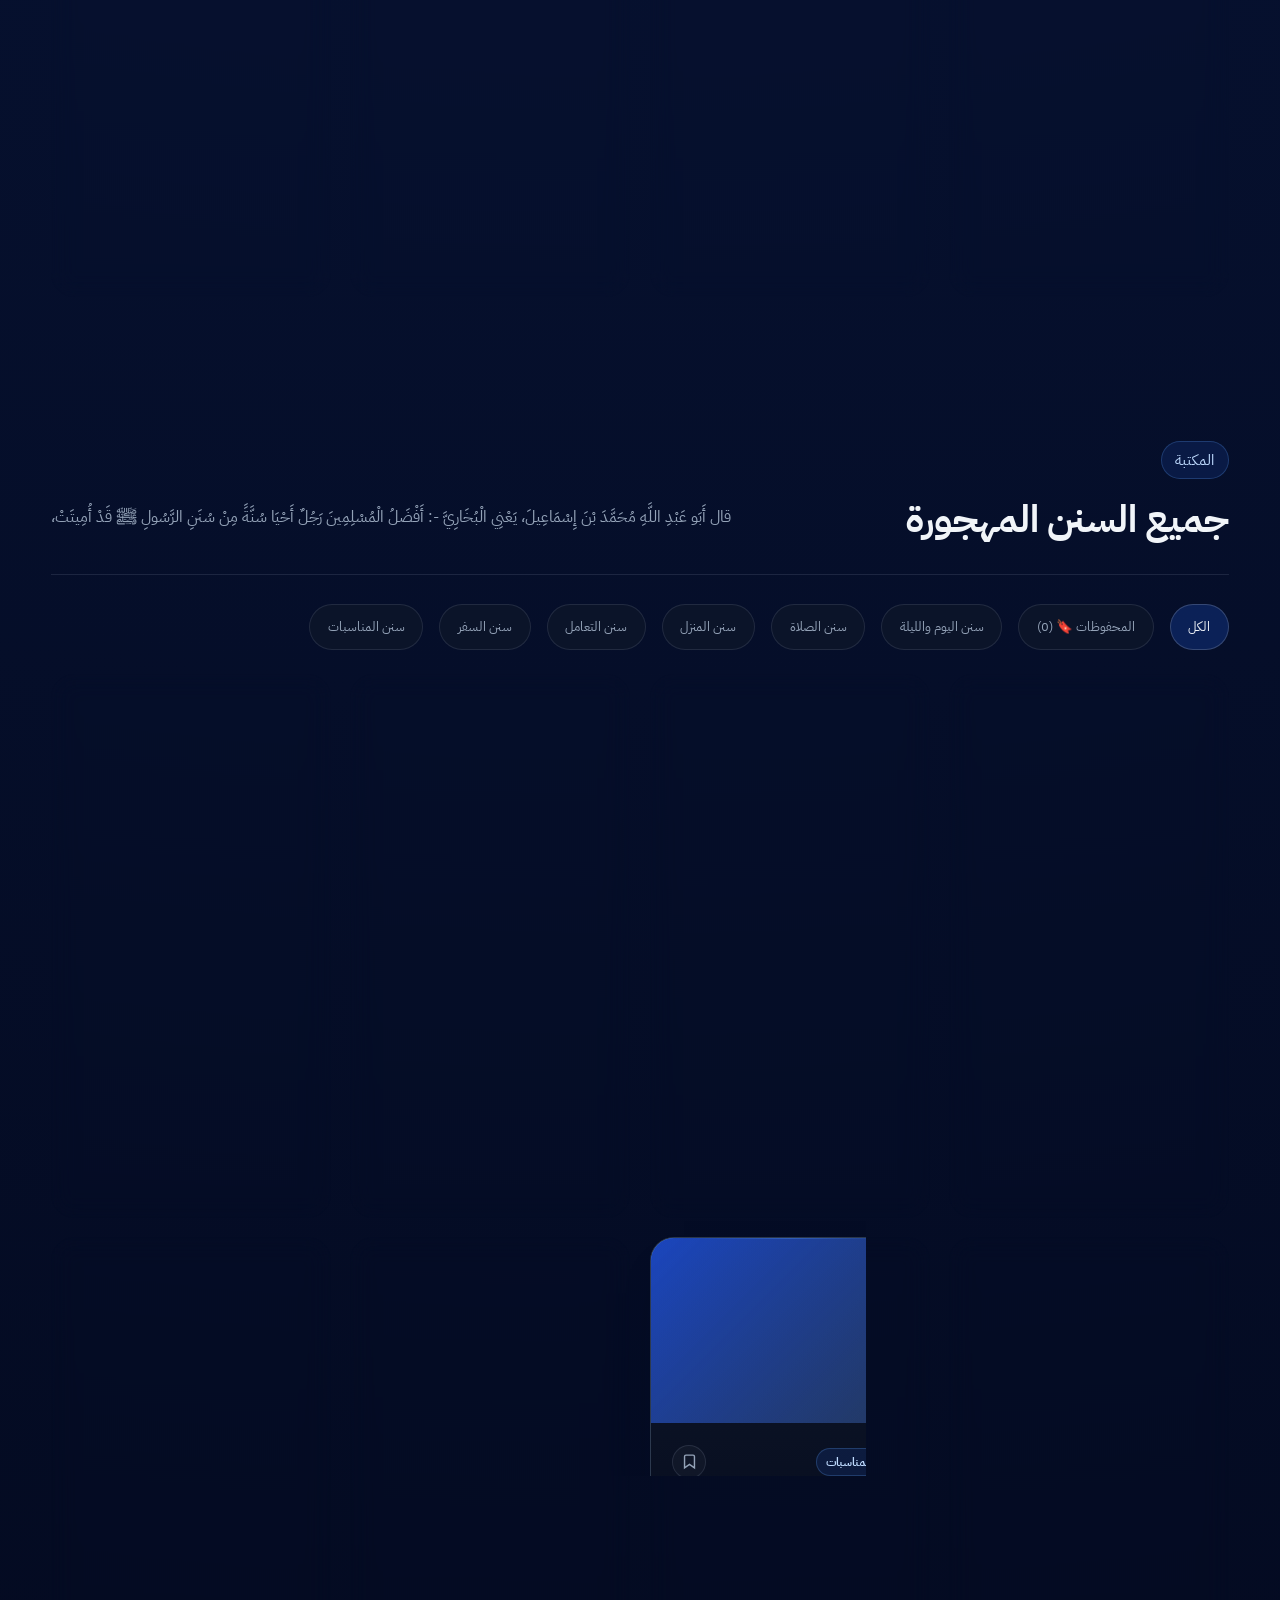
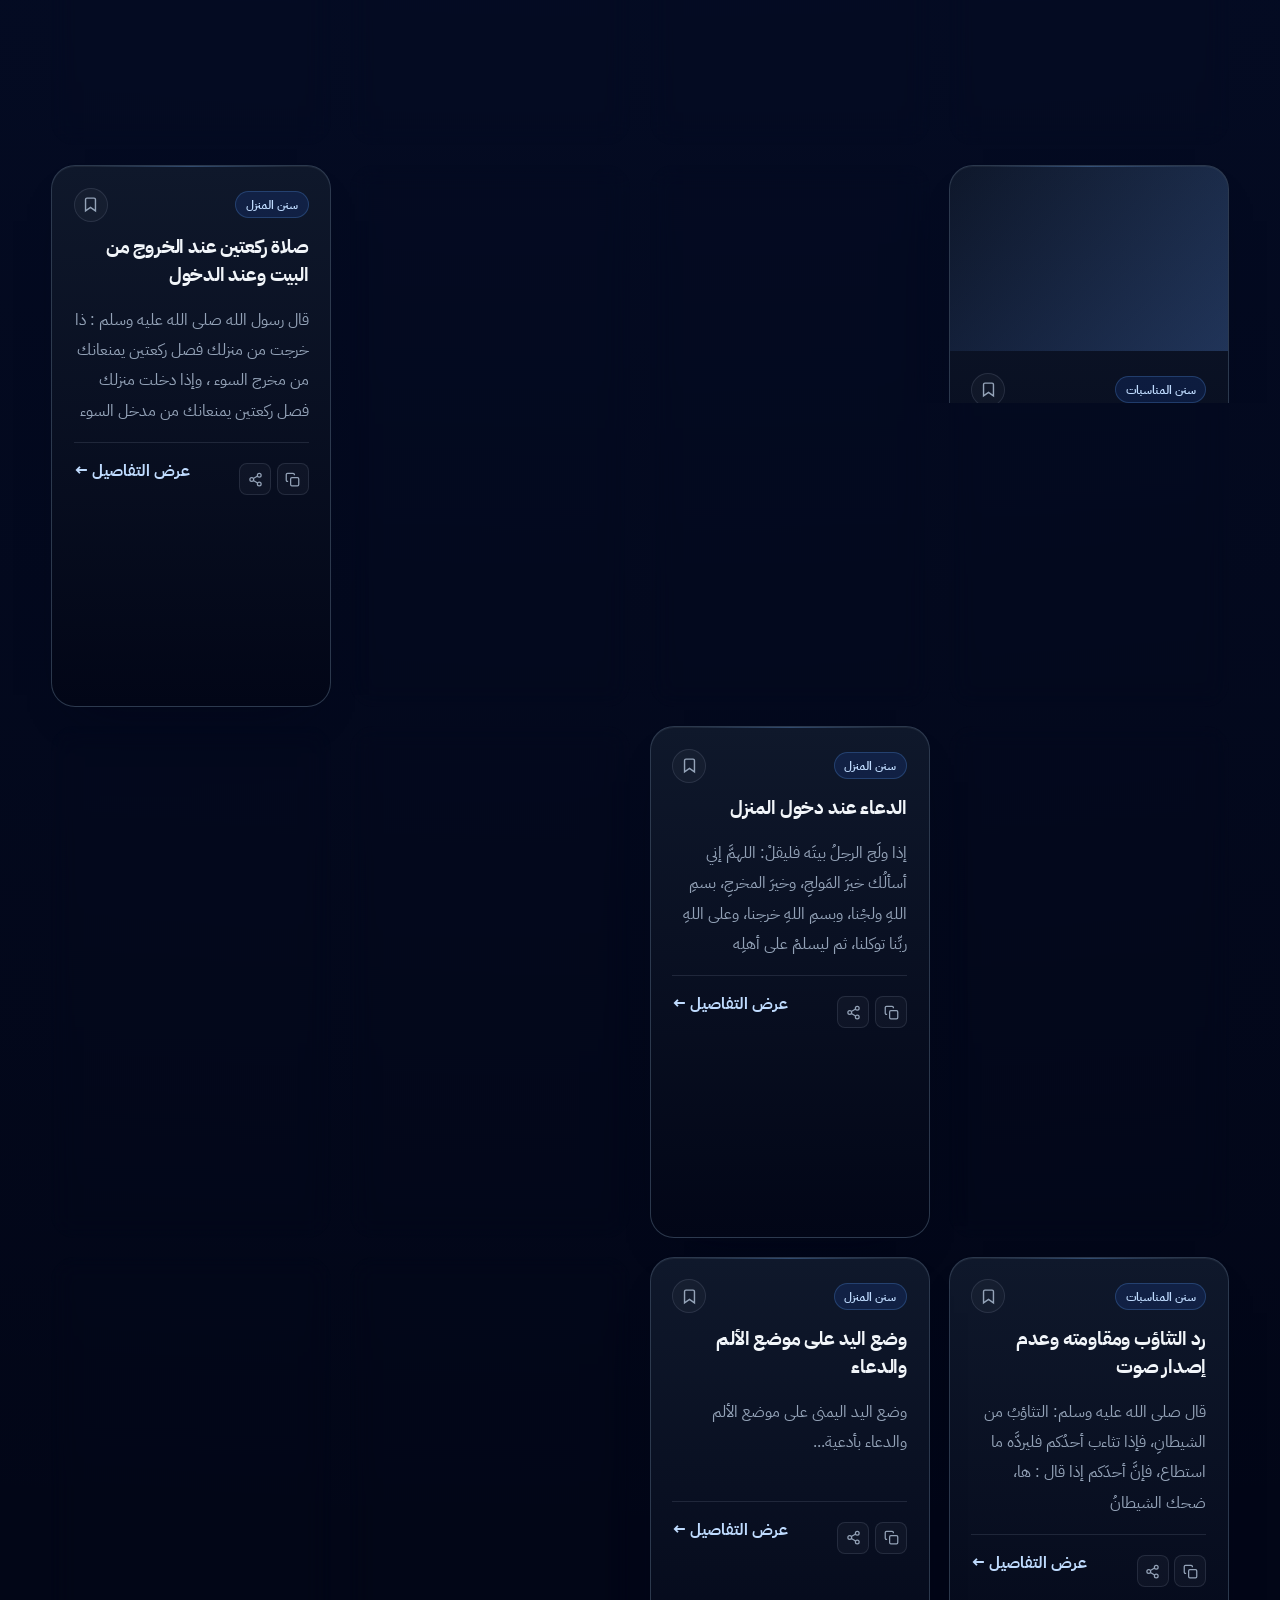
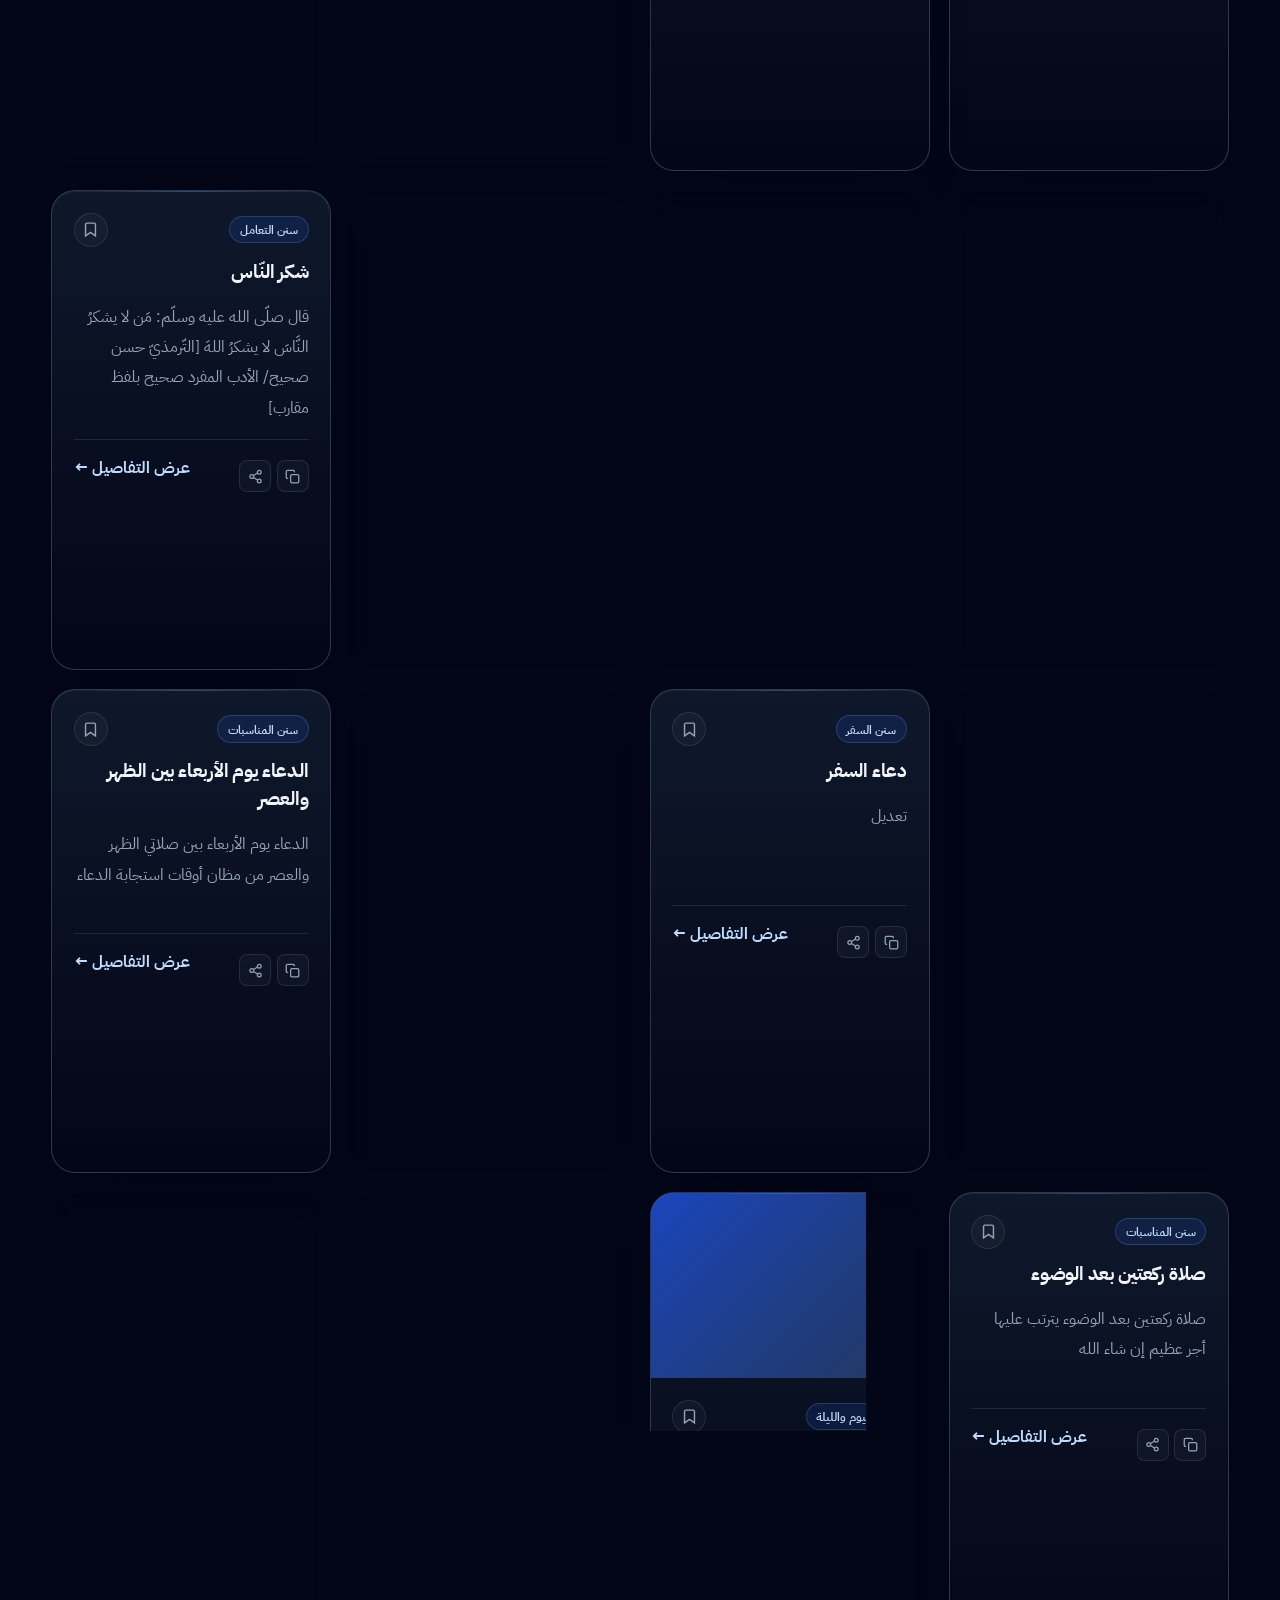
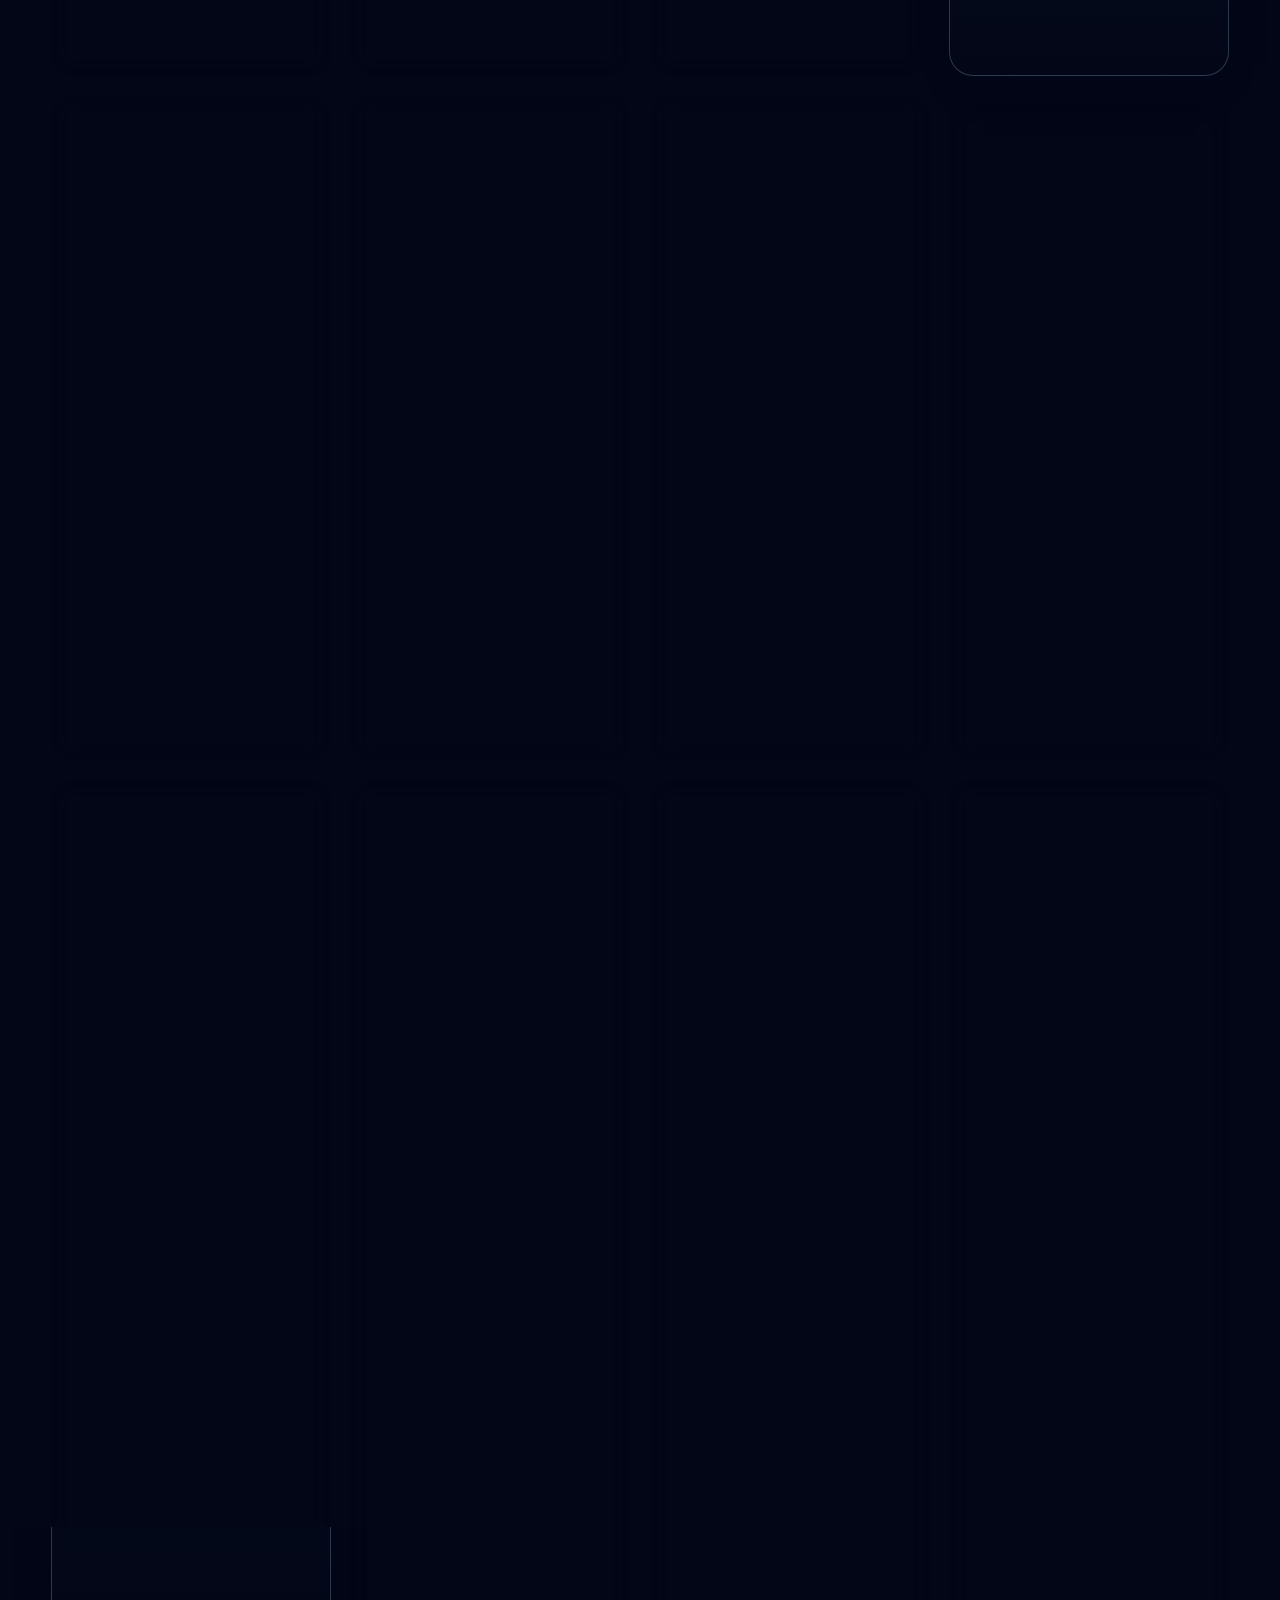
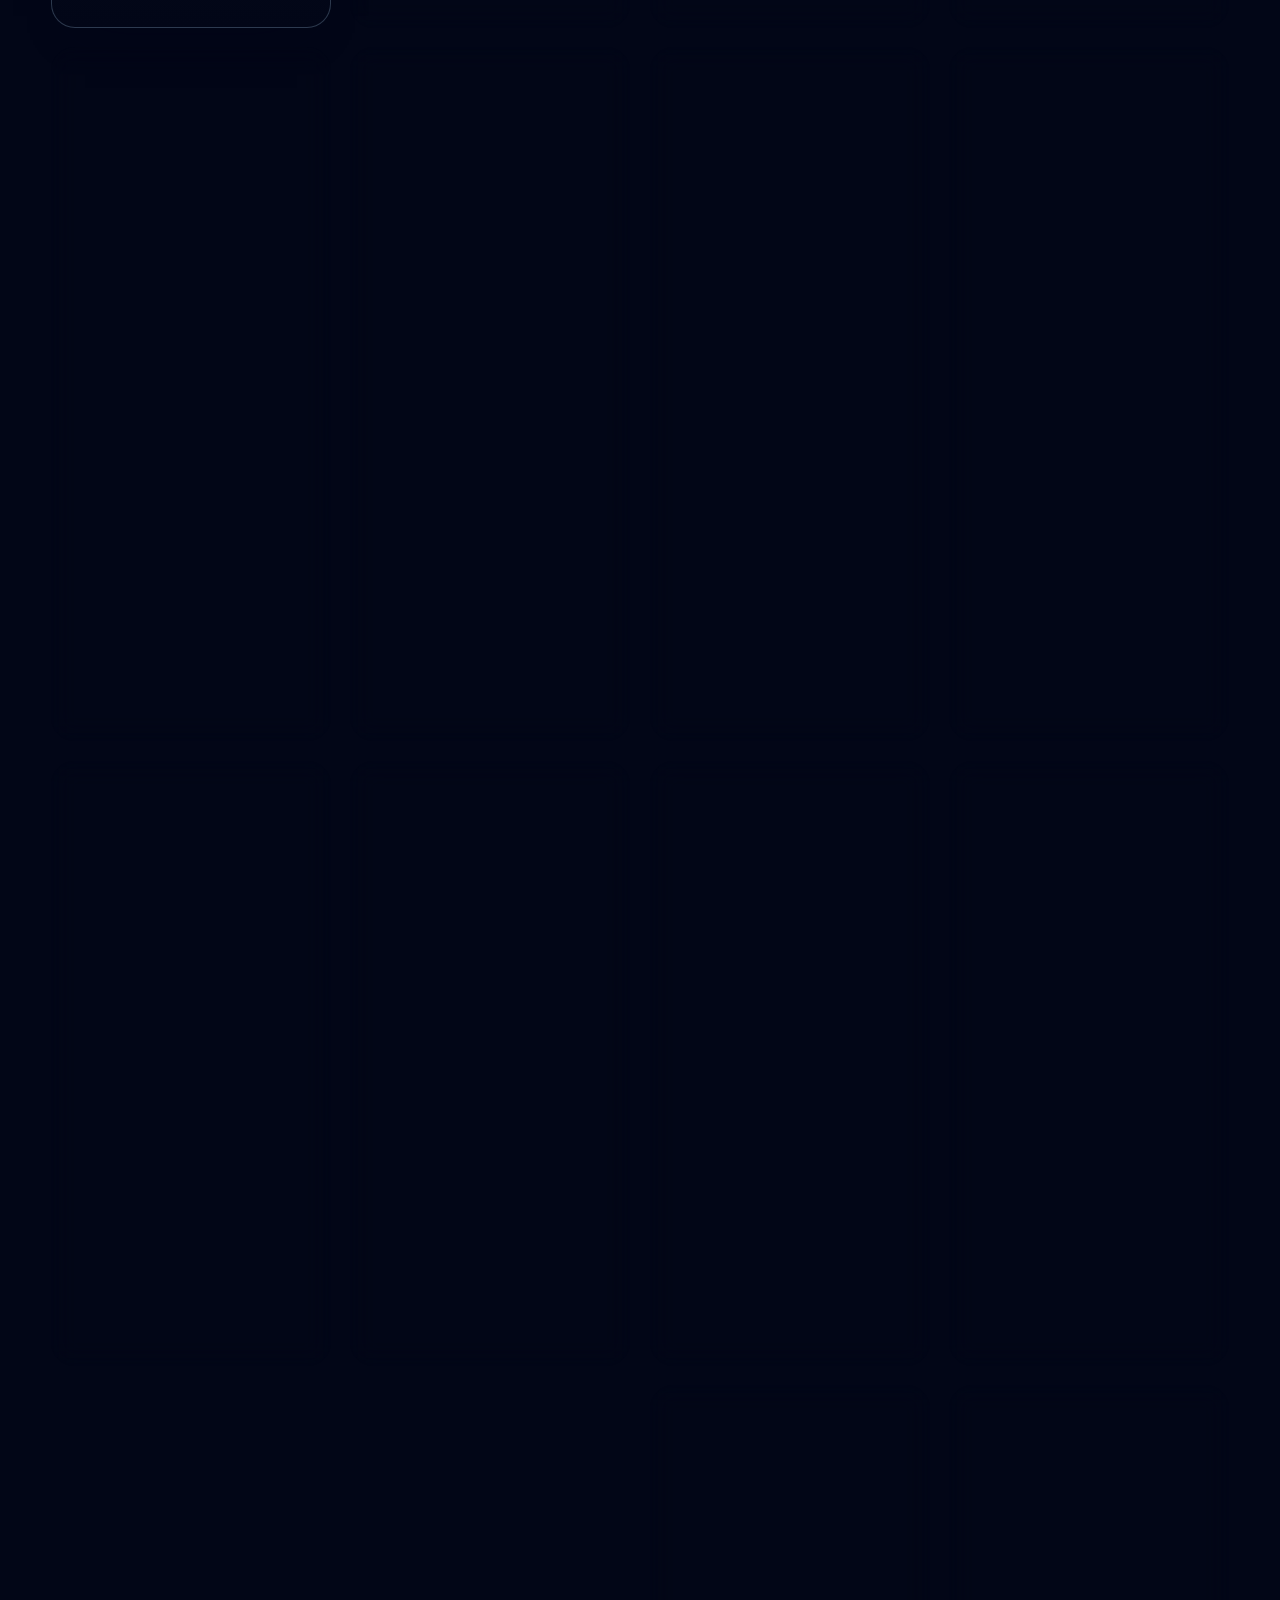
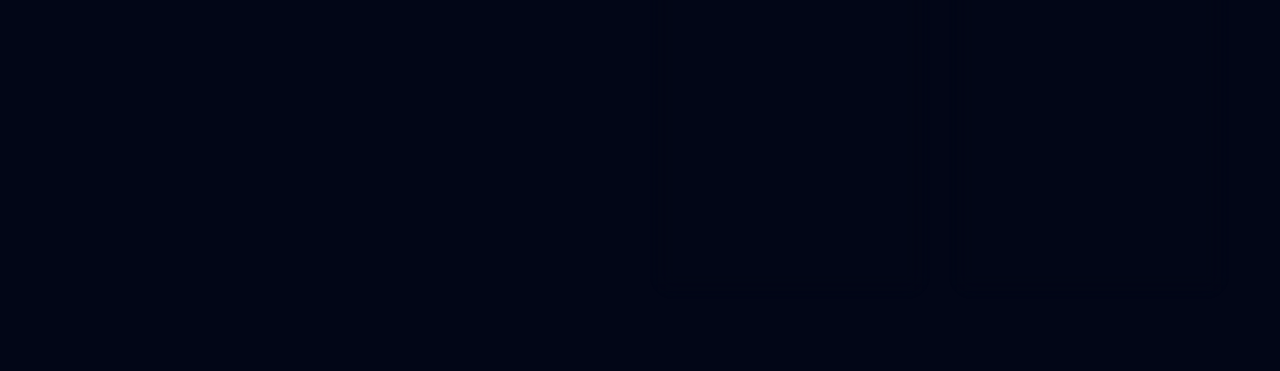
==== commit 543f4e8d: "Add files via upload" ====
--- a/index.html
+++ b/index.html
@@ -94,22 +94,23 @@
               <svg viewBox="0 0 24 24"><path d="M4 5.5C4 4.7 4.7 4 5.5 4H11v16H5.5A1.5 1.5 0 0 1 4 18.5zM13 4h5.5c.8 0 1.5.7 1.5 1.5v13c0 .8-.7 1.5-1.5 1.5H13z"/></svg>
             </span>
             <div class="hero-float-lines">
-              <span class="hero-float-label">القسم الأبرز</span>
+              <span class="hero-float-label">سنن مهجورة</span>
               <span class="hero-float-line w-70"></span>
               <span class="hero-float-line w-45"></span>
             </div>
           </div>
 
           <div class="hero-center">
-            <span class="hero-badge"><i class="hero-badge-dot"></i>واجهة أرشيفية مبسطة</span>
+            <span class="hero-badge"><i class="hero-badge-dot"></i>سنن خير خلق الله</span>
             <h1 class="hero-title">السنن<br />المهجورة</h1>
             <p class="hero-desc">
-              تصفح الأقسام، استعرض الكروت، وافتح صفحة كل سنة لتجد مختصرًا في
-              البداية ثم النص الكامل والسند. جميع النصوص هنا نصوص مثال فقط.
+              قال تعالى "مَّن يُطِعِ الرَّسُولَ فَقَدْ أَطَاعَ اللَّهَ ۖ "   .   
+              
+           قال صلى الله عليه وسلم "مَن أحيا سنَّةً من سنَّتي ، فعملَ بِها النَّاسُ ، كانَ لَهُ مثلُ أجرِ من عَمِلَ بِها ، لا يَنقصُ مِن أجورِهِم شيئًا ، ومن ابتدعَ بدعةً ، فعمِلَ بِها ، كانَ عليهِ أوزارُ مَن عملَ بِها ، لا ينقُصُ مِن أوزارِ من عملَ بِها شيئًا"
             </p>
             <div class="hero-actions">
-              <a class="button primary" href="#all-cards">ابدأ التصفح</a>
-              <a class="button ghost" href="#sections">استعرض الأقسام</a>
+              <a class="button primary" href="#all-cards">عرض السنن</a>
+              <a class="button ghost" href="#sections">عرض الأقسام</a>
             </div>
           </div>
 
@@ -128,7 +129,7 @@
               <svg viewBox="0 0 24 24"><path d="m9 16.2-3.5-3.5L4 14.2l5 5 11-11-1.4-1.5z"/></svg>
             </span>
             <div class="hero-float-lines">
-              <span class="hero-float-label">عرض مبسط</span>
+              <span class="hero-float-label">موقع أثري</span>
               <span class="hero-float-line w-70"></span>
               <span class="hero-float-bar"><em style="width:62%"></em></span>
             </div>
@@ -141,7 +142,10 @@
               <span class="eyebrow">حصن المسلم</span>
               <h2>الأذكار</h2>
             </div>
-            <p>اضغط على أي قسم لتبدأ القراءة، ويُعدّ لك كل ذكر تلقائيًا حتى تنتهي منه.</p>
+            <p>تسبيحةٌ خيرٌ من ملك سليمان بن داود عليهما الصلاة والسلام.
+عن سَعِيدَ بْنَ جُبَيْرٍ قال: 
+" كَانَ لِسُلَيْمَانَ سِتُّمِائَةِ أَلْفِ كُرْسِيٍّ، وَقَالَ غَيْرُهُ: كَانَتِ الرِّيحُ تَرْفَعُهُ، وَالرِّيحُ تُظِلُّهُ، يَلِيهِ الْإِنْسُ، ثُمَّ الْجِنُّ، فَتَغْدُو بِهِ شَهْرًا، وَتَرُوحُ بِهِ شَهْرًا، فَتَمُرُّ بِالسُّنْبُلَةِ فَلَا تُحَرِّكُهَا، فَمَرَّ بِرَجُلٍ فَتَعَجَّبَ مِنْهُ، فَقَالَ لَهُ سُلَيْمَانُ:
+ تَسْبِيحَةٌ وَاحِدَةٌ خَيْرٌ مِمَّا أَنَا فِيهِ"</p>
           </div>
 
           <div class="alt-sections" id="home-azkar-grid"></div>
@@ -155,9 +159,9 @@
           <div class="section-heading">
             <div>
               <span class="eyebrow">الأقسام</span>
-              <h2>أقسام منظمة للوصول السريع</h2>
-            </div>
-            <p>كل قسم يقود إلى مجموعة من السنن المهجورة بنمط بصري موحد.</p>
+              <h2>تبويبَات منظّمة</h2>
+            </div>
+            <p> حدثنا محمد بن يحيى، ثنا نصر بن علي، ثنا الأصمعي، قال: قال حماد بن سلمة: "ليس اللعنة بسواد يرُى في الوجه، ولكن اللعنة أن لا يخرج من ذنب إلا وقع في ذنب"</p>
           </div>
 
           <div class="category-grid" id="category-grid"></div>
@@ -167,9 +171,9 @@
           <div class="section-heading">
             <div>
               <span class="eyebrow">مختارات</span>
-              <h2>بطاقات بارزة</h2>
-            </div>
-            <p>بعض الكروت تتضمن صورة تعبيرية وبعضها يعتمد على النص فقط.</p>
+              <h2>بطاقات مثبَّــتة</h2>
+            </div>
+            <p>قال صلى الله عليه وسلم " إِنَّ الدِّينَ بَدَأَ غَرِيبًا وَيَرْجِعُ غَرِيبًا، فَطُوبَى لِلْغُرَبَاءِ الَّذِينَ يُصْلِحُونَ مَا أَفْسَدَ النَّاسُ بَعْدِي مِنْ سُنَّتِي"</p>
           </div>
           <div class="featured-grid" id="featured-grid"></div>
         </section>
@@ -180,7 +184,7 @@
               <span class="eyebrow">المكتبة</span>
               <h2>جميع السنن المهجورة</h2>
             </div>
-            <p>يمكنك التصفية حسب القسم أو استعراض جميع العناصر دفعة واحدة.</p>
+            <p>قال أَبَو عَبْدِ اللَّهِ مُحَمَّدَ بْنَ إِسْمَاعِيلَ، يَعْنِي الْبُخَارِيَّ -: أَفْضَلُ الْمُسْلِمِينَ رَجُلٌ أَحْيَا سُنَّةً مِنْ سُنَنِ الرَّسُولِ ﷺ قَدْ أُمِيتَتْ،</p>
           </div>
 
           <div class="filters" id="filters"></div>
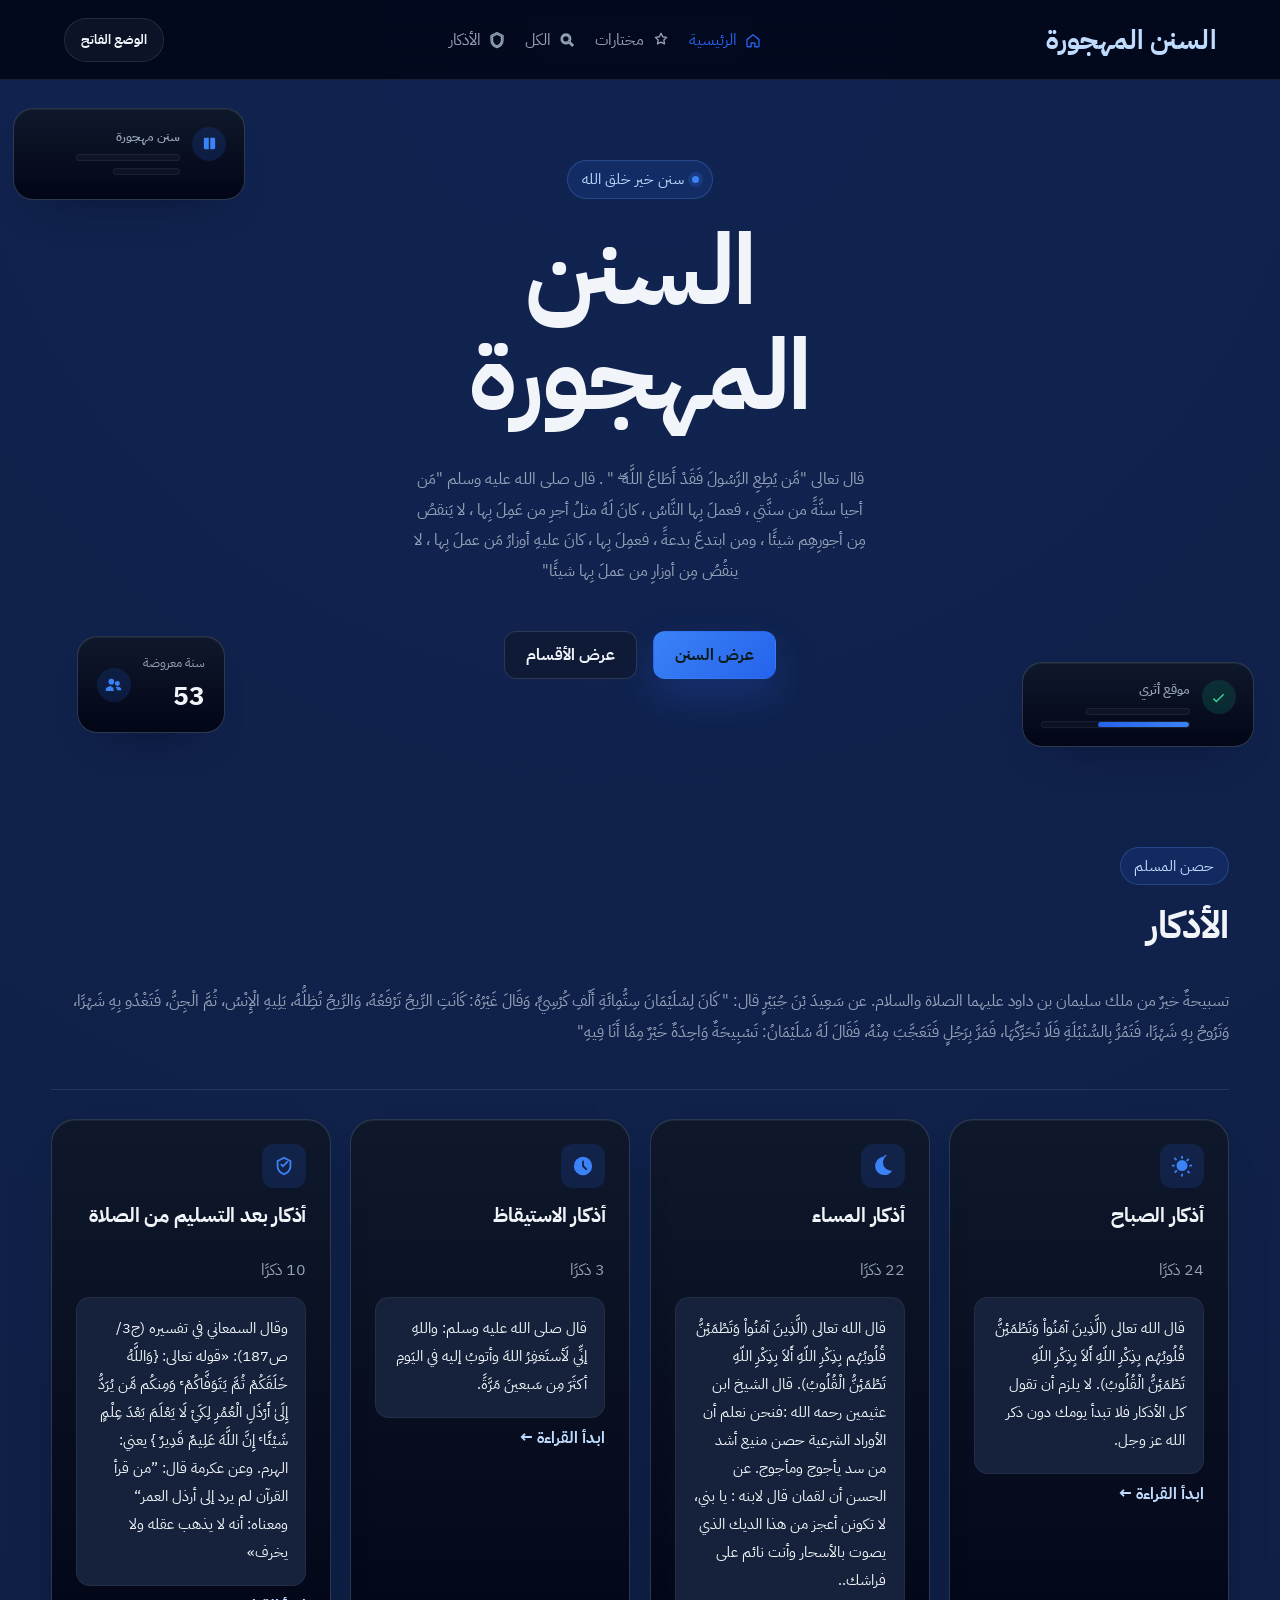
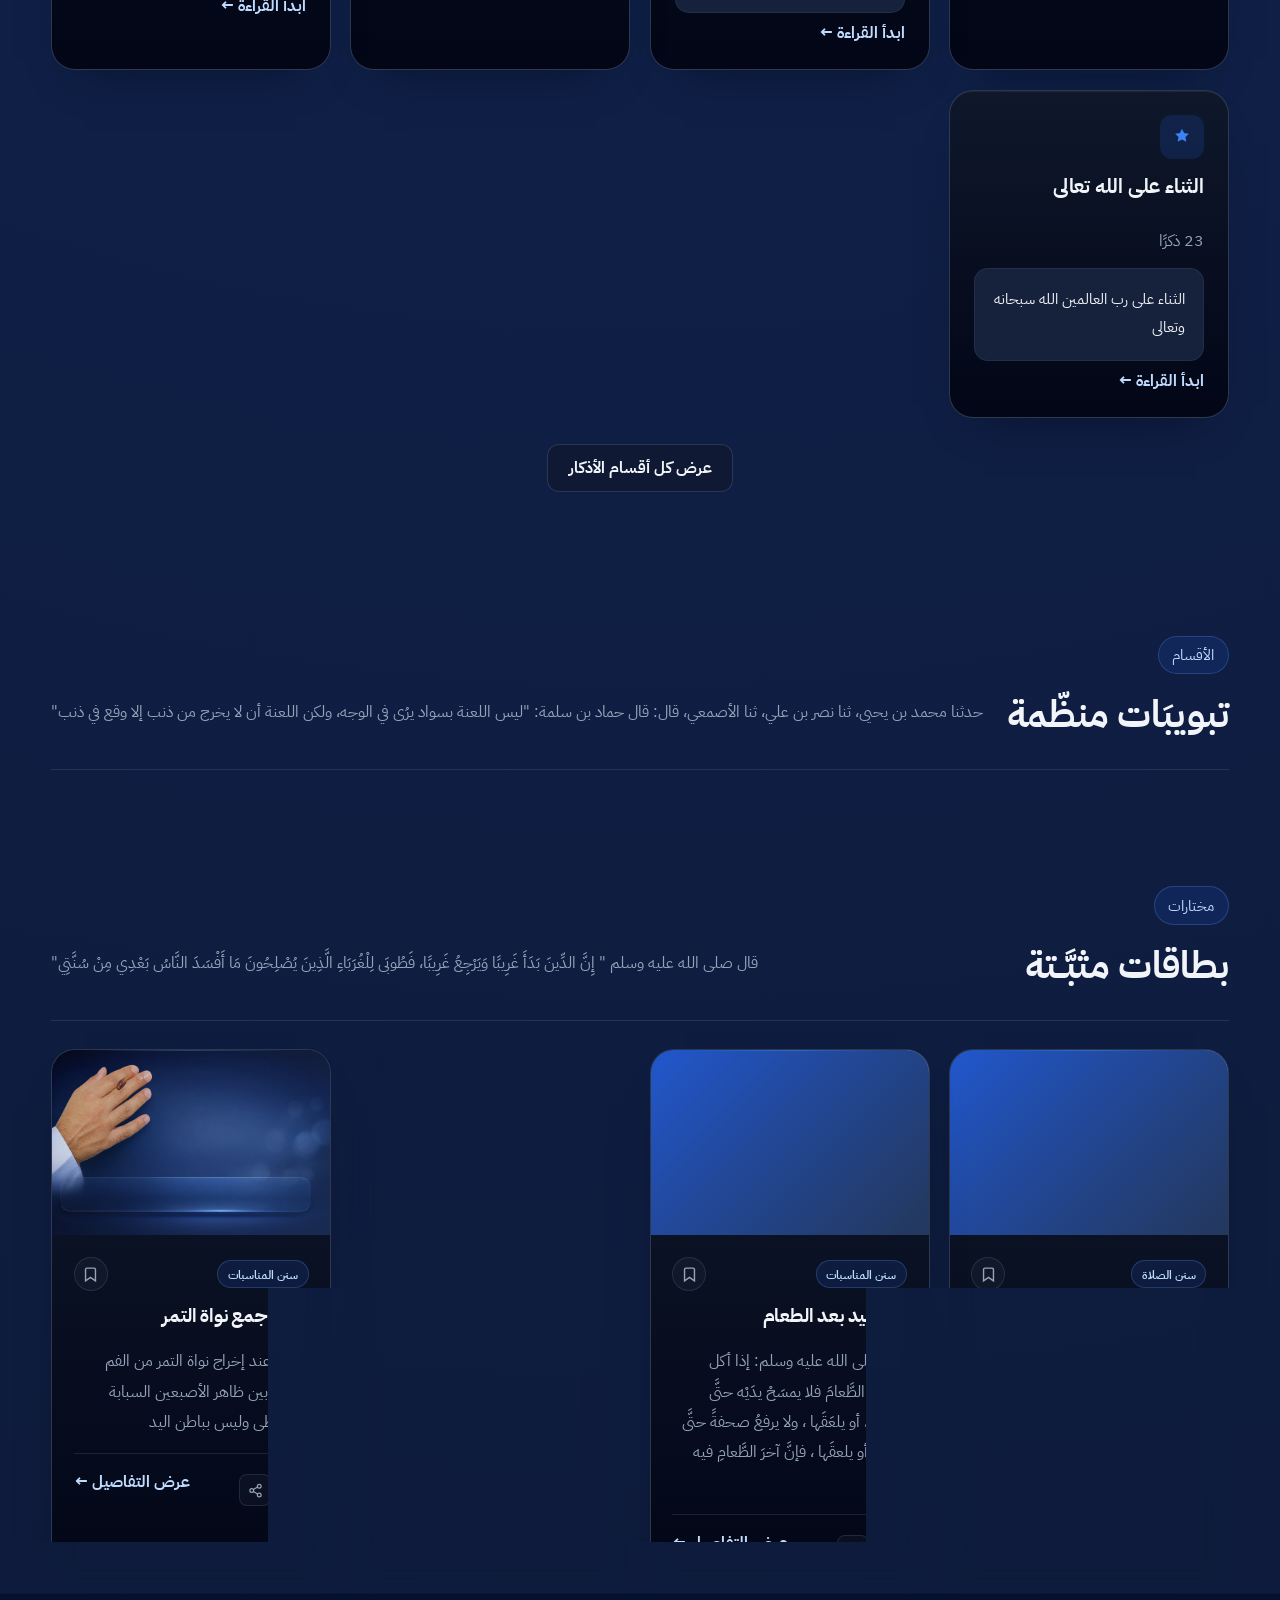
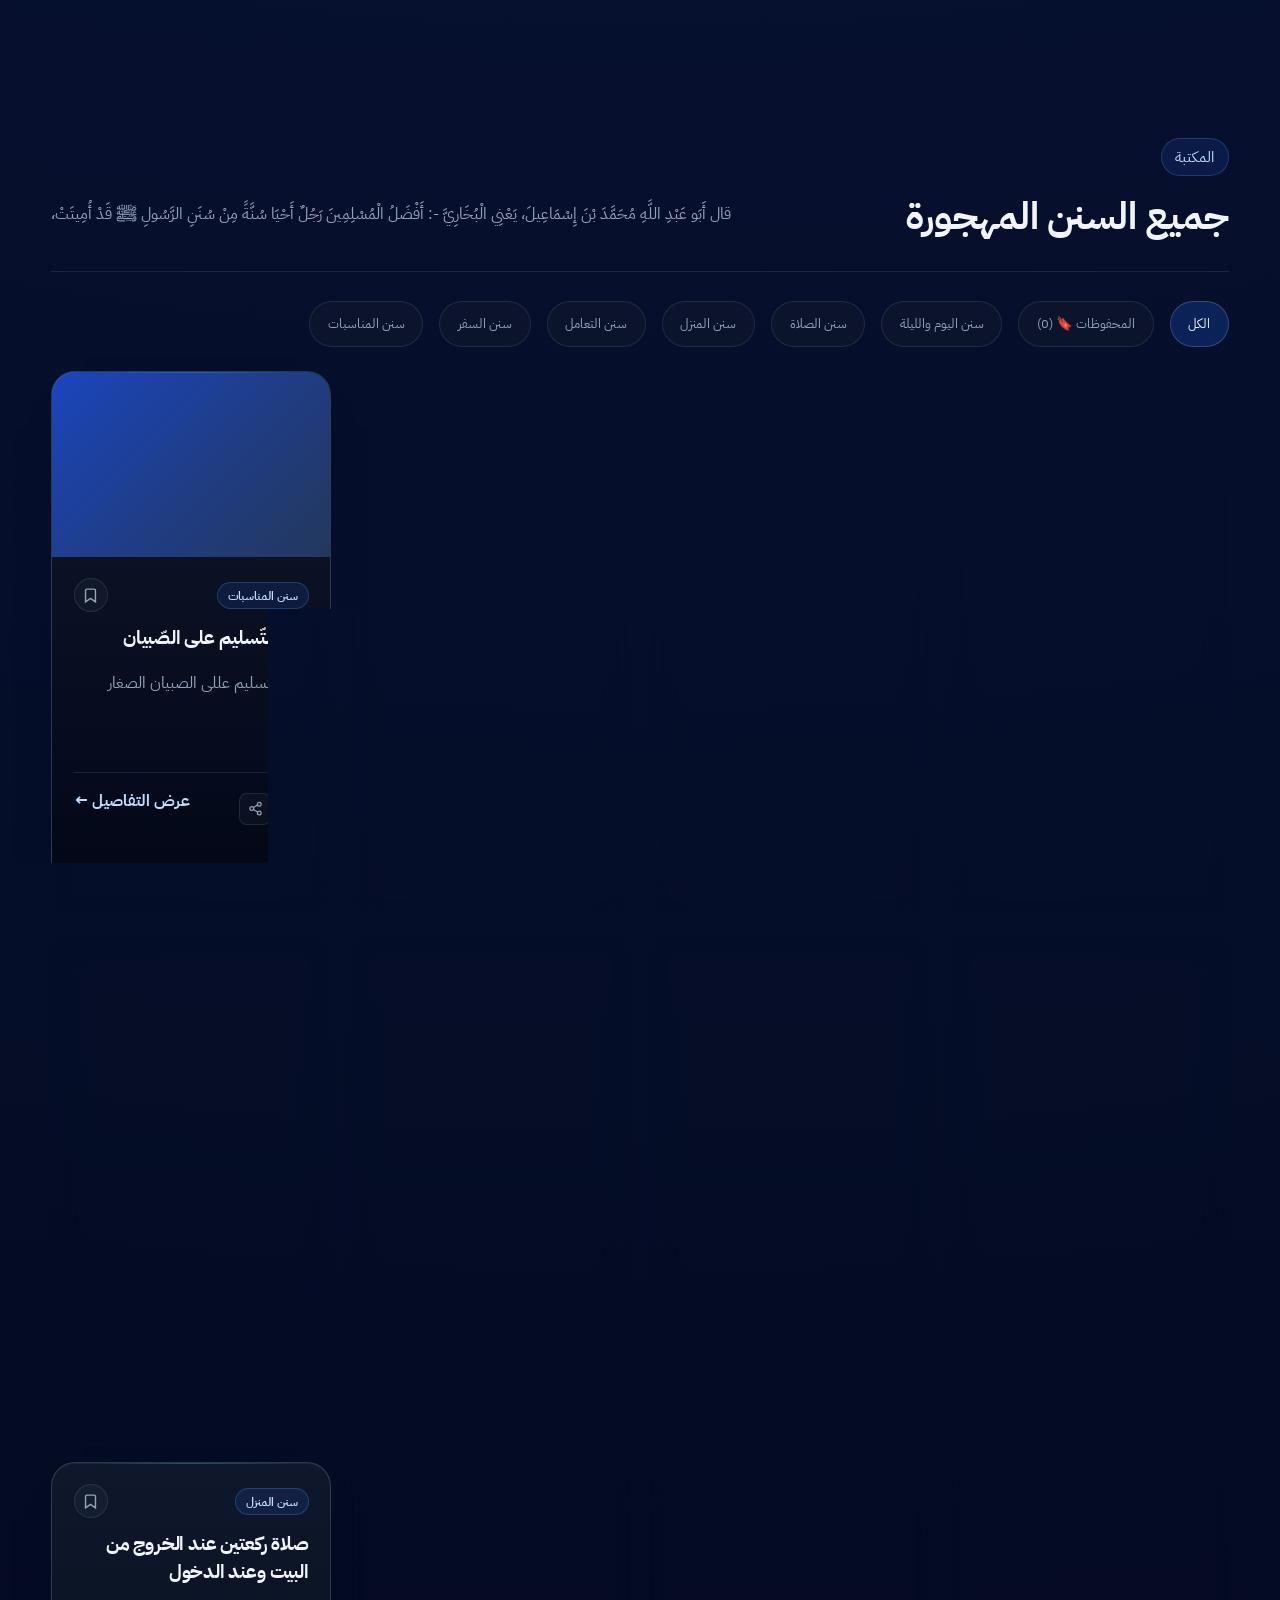
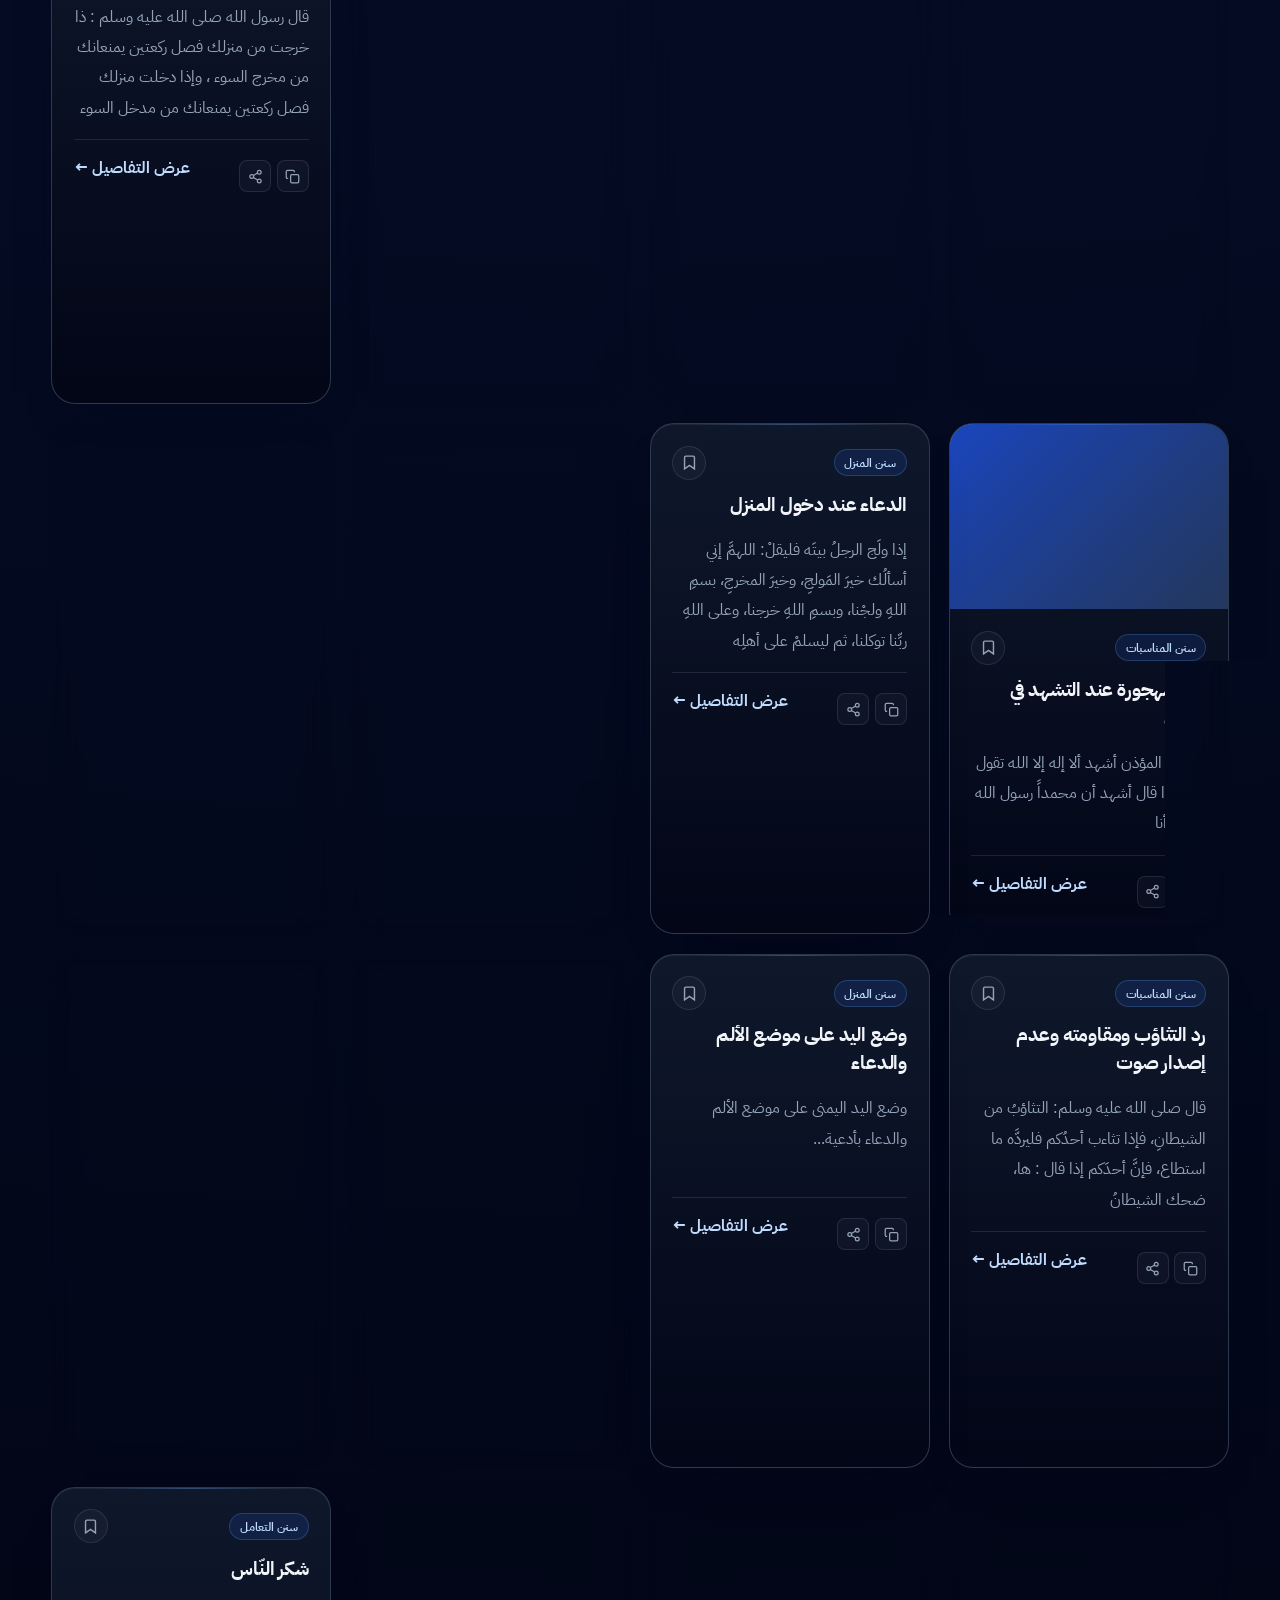
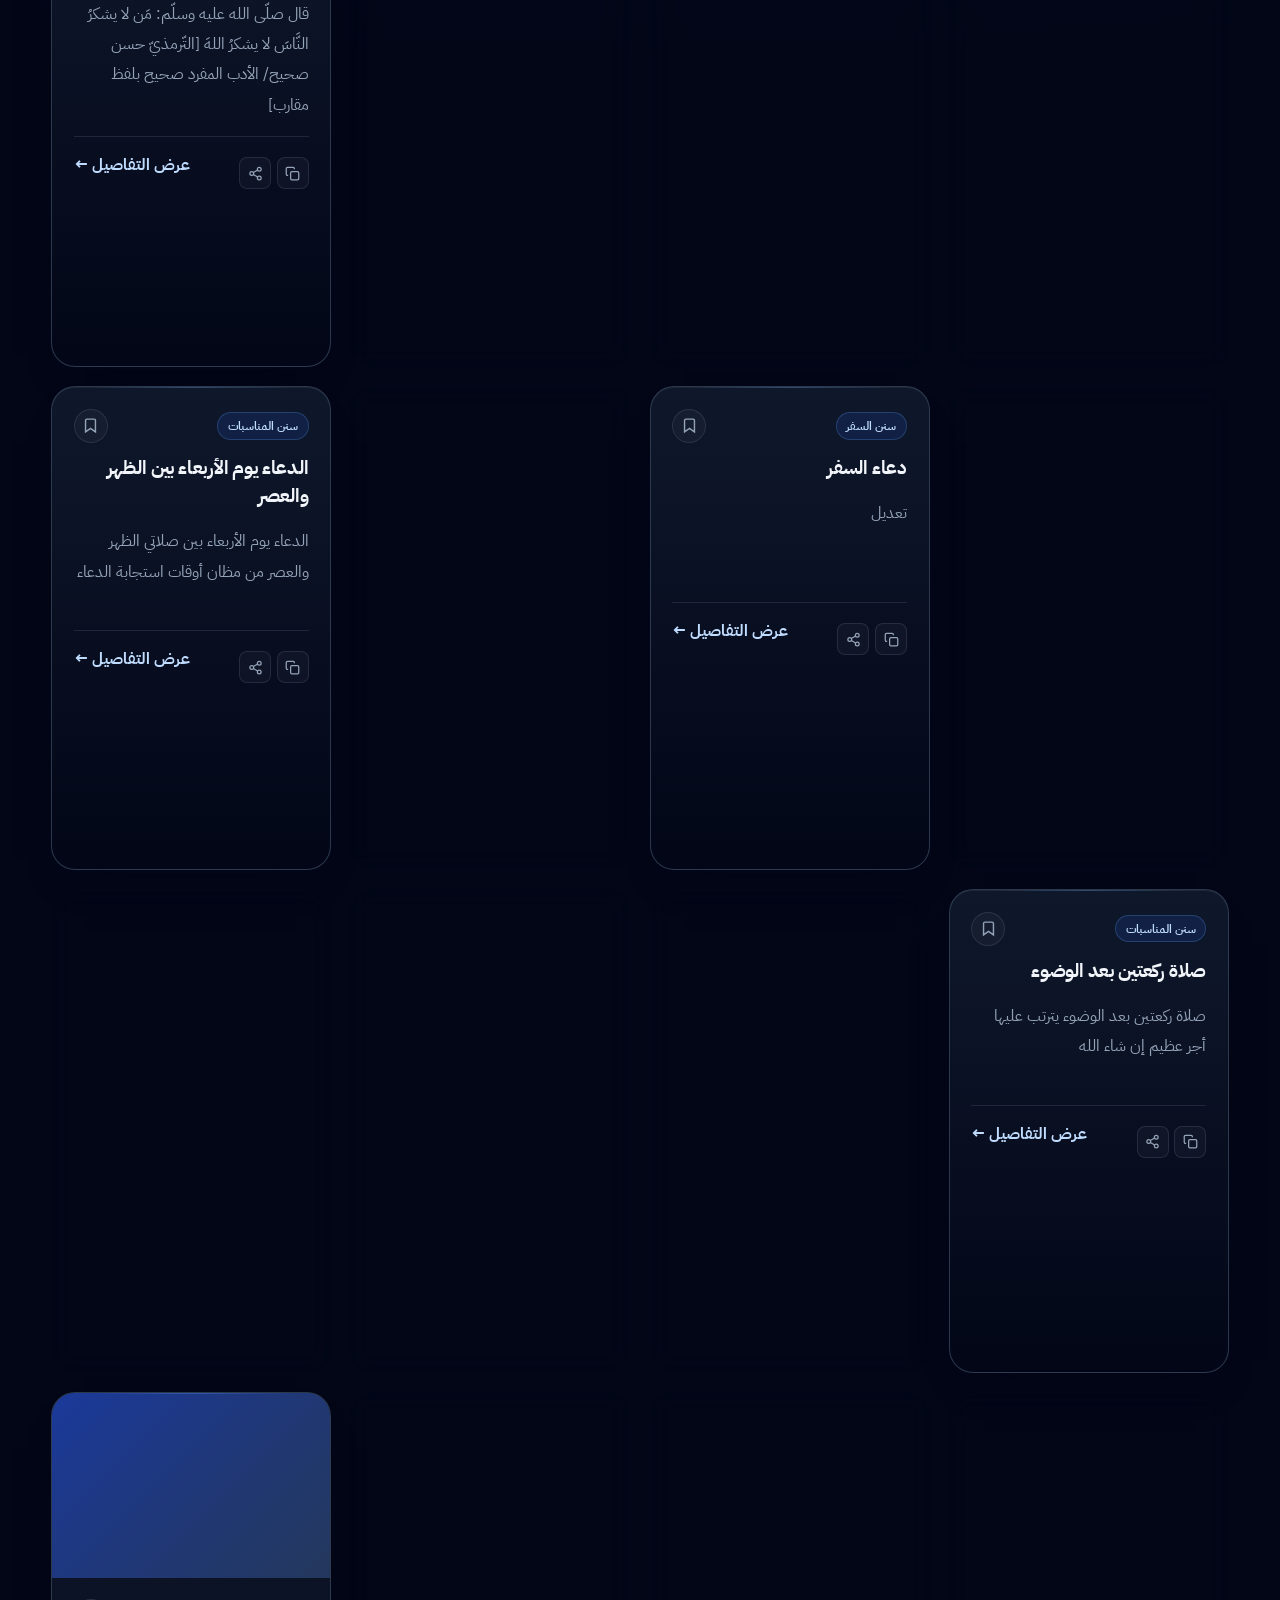
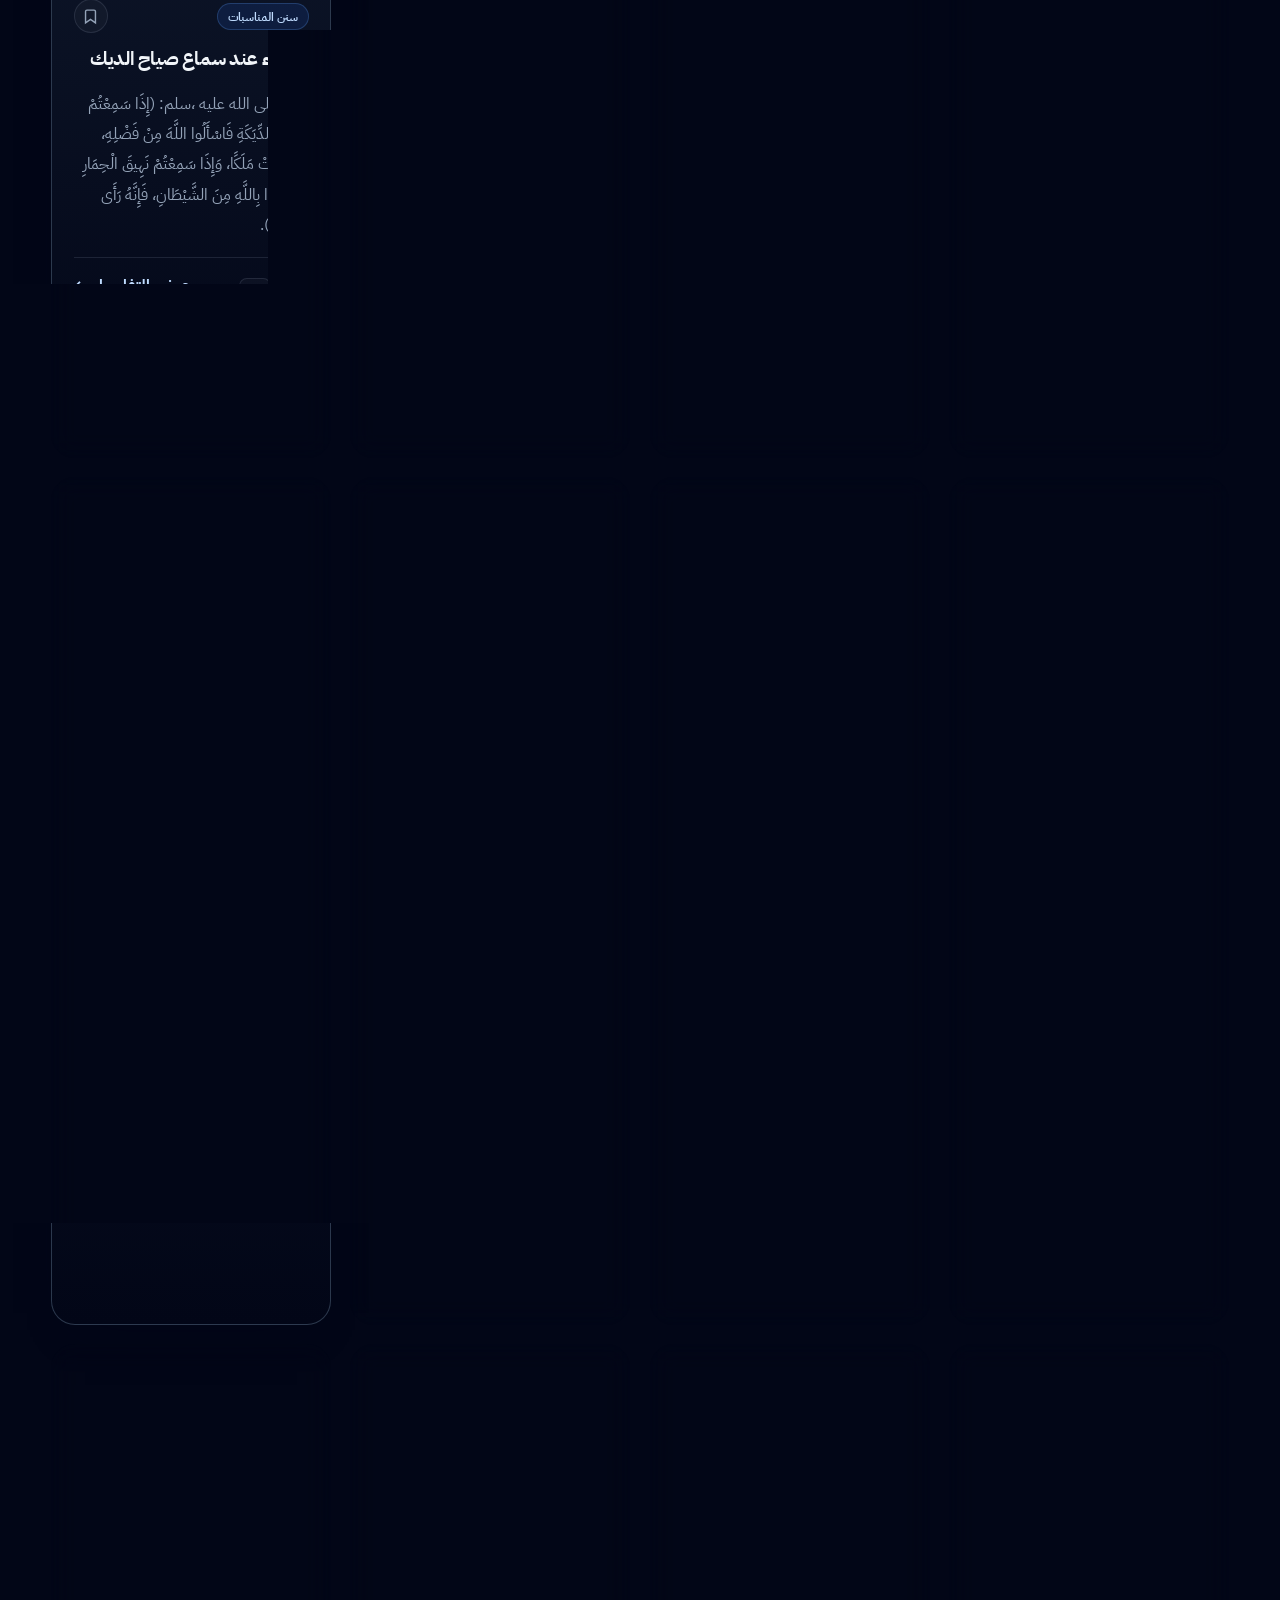
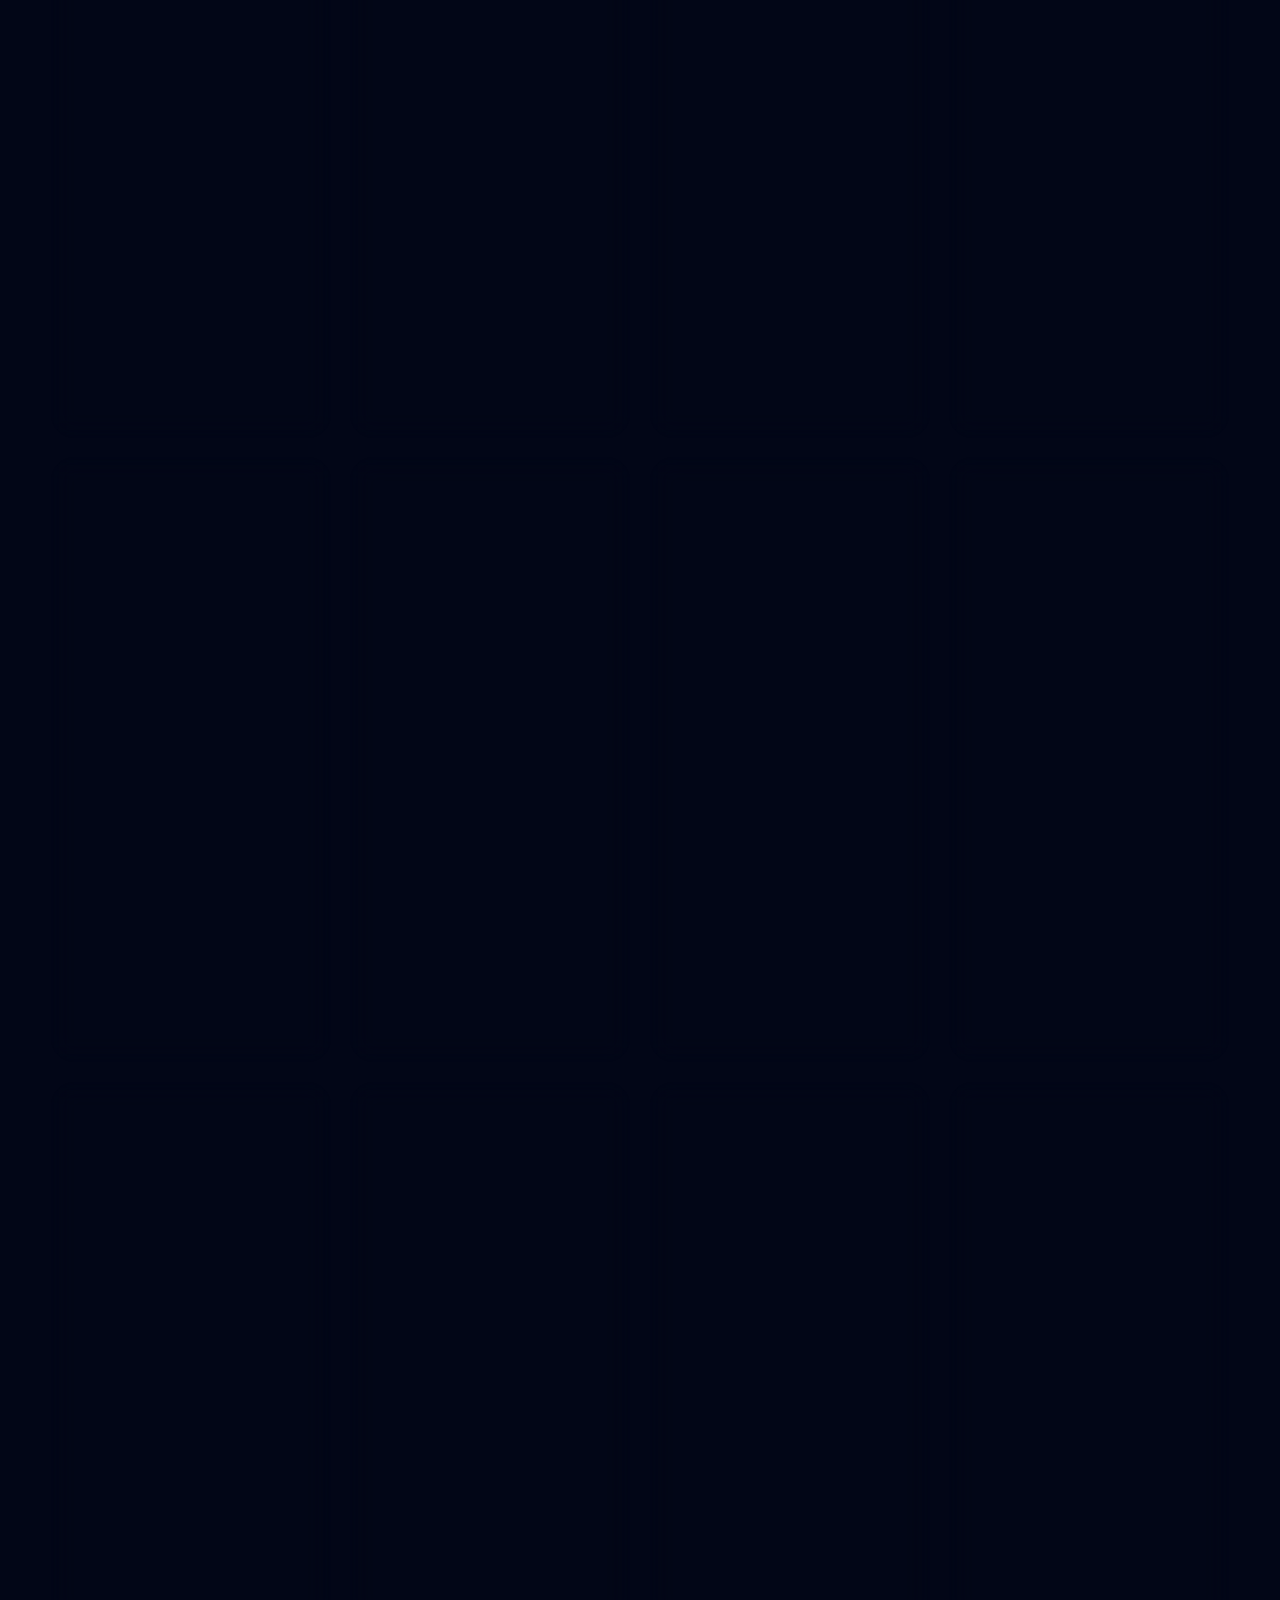
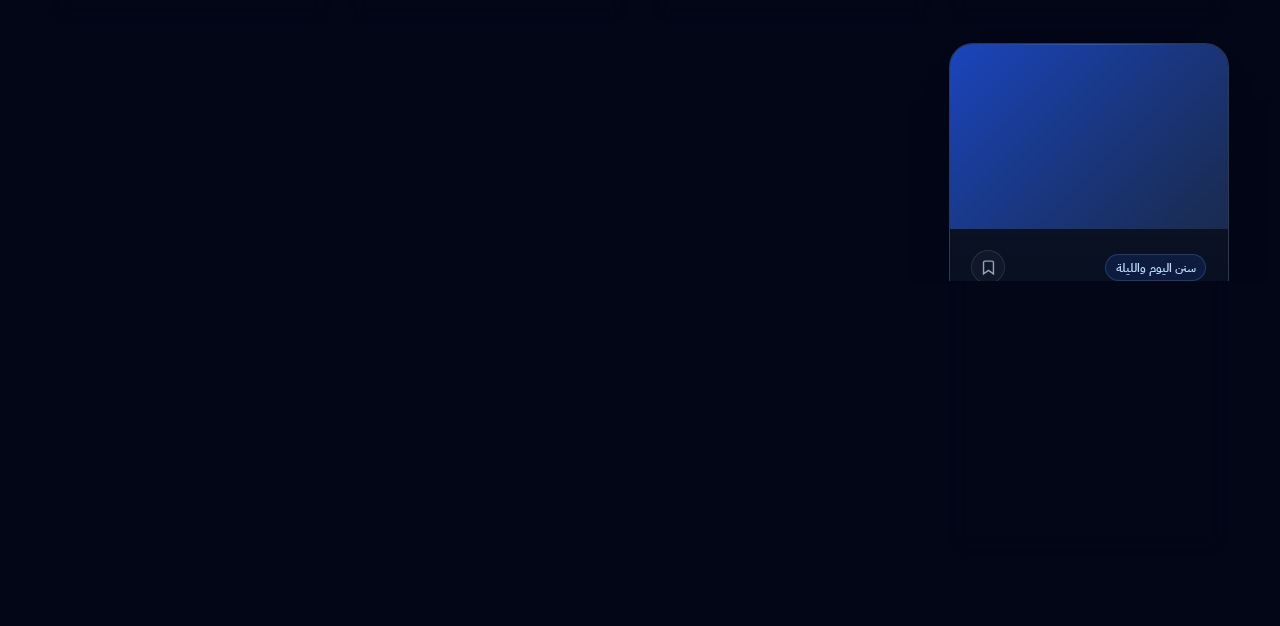
==== commit 82b202e5: "Add files via upload" ====
--- a/index.html
+++ b/index.html
@@ -117,7 +117,7 @@
           <div class="hero-float hero-float-bl">
             <div class="hero-float-stat">
               <span>سنة معروضة</span>
-              <strong>50</strong>
+              <strong>53</strong>
             </div>
             <span class="hero-float-icon icon-blue">
               <svg viewBox="0 0 24 24"><path d="M9 12a4 4 0 1 0 0-8 4 4 0 0 0 0 8m0 2c-3.3 0-8 1.7-8 5v2h11.5A6 6 0 0 1 12 16.6c-.9-.4-1.9-.6-3-.6m8.5-2a3.5 3.5 0 1 0 0-7 3.5 3.5 0 0 0 0 7M16 15c-.4 0-.8 0-1.2.1a6 6 0 0 1 2.2 4.9H23v-1.5c0-2.5-3.4-3.5-7-3.5"/></svg>
--- a/styles.css
+++ b/styles.css
@@ -1986,6 +1986,167 @@
 }
 
 /* =========================================================
+   عرض الهاتف — قائمة تفقّدية لكل أذكار القسم (نفس هوية الموقع)
+   ========================================================= */
+.azkar-list-page {
+    padding-bottom: 0.4rem;
+}
+
+.azkar-list-tabs {
+    display: flex;
+    gap: 0.5rem;
+    overflow-x: auto;
+    padding: 0.2rem 0.1rem 1rem;
+    margin-top: 0.6rem;
+    scrollbar-width: none;
+}
+
+.azkar-list-tabs::-webkit-scrollbar {
+    display: none;
+}
+
+.azkar-list-tab {
+    flex: 0 0 auto;
+    padding: 0.55rem 1.1rem;
+    border-radius: 999px;
+    border: 1px solid var(--line-strong);
+    background: var(--surface-soft);
+    color: var(--muted);
+    font-weight: 700;
+    font-size: 0.86rem;
+    font-family: var(--font-main);
+    white-space: nowrap;
+    cursor: pointer;
+    transition: background 0.15s ease, color 0.15s ease, border-color 0.15s ease;
+}
+
+.azkar-list-tab.active {
+    background: var(--blue);
+    border-color: var(--blue);
+    color: #fff;
+}
+
+.azkar-list-progress {
+    margin-top: 0.2rem;
+}
+
+.azkar-list-progress-row {
+    display: flex;
+    align-items: center;
+    justify-content: space-between;
+    margin-top: 0.55rem;
+    font-size: 0.84rem;
+    color: var(--muted);
+}
+
+.azkar-list-reset {
+    background: none;
+    border: none;
+    color: var(--muted);
+    font-size: 0.8rem;
+    text-decoration: underline;
+    cursor: pointer;
+    font-family: var(--font-main);
+    padding: 0;
+}
+
+.azkar-steps {
+    position: relative;
+}
+
+.azkar-step {
+    position: relative;
+    padding: 0.2rem 0 1.3rem;
+    padding-right: 2.9rem;
+    border-right: 2px solid var(--line);
+    margin-right: 1.05rem;
+}
+
+.azkar-step:last-child {
+    border-color: transparent;
+    padding-bottom: 0.1rem;
+}
+
+.azkar-step-badge {
+    position: absolute;
+    right: -1.15rem;
+    top: 0;
+    width: 2.15rem;
+    height: 2.15rem;
+    border-radius: 0.65rem;
+    background: var(--panel);
+    border: 1px solid var(--card-border);
+    display: grid;
+    place-items: center;
+    font-size: 0.82rem;
+    font-weight: 800;
+    color: var(--muted);
+    font-family: var(--font-display);
+    transition: all 0.15s ease;
+}
+
+.azkar-step.done .azkar-step-badge {
+    background: var(--blue);
+    border-color: var(--blue);
+    color: #fff;
+}
+
+.azkar-step-card {
+    background: var(--card-bg);
+    border: 1px solid var(--card-border);
+    border-radius: 1rem;
+    padding: 1rem 1.1rem;
+    box-shadow: var(--shadow);
+    cursor: pointer;
+    transition: border-color 0.15s ease, transform 0.08s ease;
+    user-select: none;
+}
+
+.azkar-step-card:active {
+    transform: scale(0.99);
+}
+
+.azkar-step.done .azkar-step-card {
+    border-color: var(--card-border-hover);
+}
+
+.azkar-step-text {
+    font-size: 1.02rem;
+    line-height: 2.05;
+    margin: 0;
+    font-weight: 600;
+}
+
+.azkar-step-extra {
+    font-size: 0.85rem;
+    color: var(--muted);
+    margin-top: 0.5rem;
+}
+
+.azkar-step-note {
+    margin-top: 0.8rem;
+    padding: 0.65rem 0.8rem;
+    border-radius: 0.65rem;
+    font-size: 0.84rem;
+    line-height: 1.85;
+    border: 1px solid var(--surface-soft-border);
+    background: var(--surface-soft);
+}
+
+.azkar-step-note-title {
+    font-weight: 800;
+    margin: 0 0 0.3rem;
+    color: var(--sky);
+}
+
+.azkar-list-hint {
+    text-align: center;
+    color: var(--muted);
+    font-size: 0.8rem;
+    margin: 0.3rem 0 1.2rem;
+}
+
+/* =========================================================
    PWA Install Banner & Tooltip
    ========================================================= */
 .pwa-banner {
@@ -2099,3 +2260,244 @@
         bottom: 16px;
     }
 }
+
+/* =========================================================
+   Azkar Categories Page Redesign - Clean Luxury Minimalist
+   ========================================================= */
+
+.azkar-luxury-container {
+    max-width: 1040px;
+    margin: 0 auto;
+    padding: 1rem 1.25rem 4rem;
+    display: flex;
+    flex-direction: column;
+    gap: 2.2rem;
+}
+
+@media (max-width: 768px) {
+    .azkar-luxury-container {
+        padding: 0.8rem 1.25rem 3.5rem;
+    }
+    .azkar-grid-luxury {
+        grid-template-columns: 1fr;
+    }
+}
+
+/* Minimal Header */
+.azkar-luxury-header {
+    text-align: center;
+    display: flex;
+    flex-direction: column;
+    align-items: center;
+    gap: 0.6rem;
+    padding: 1.5rem 1rem 0.5rem;
+}
+
+.azkar-luxury-badge {
+    display: inline-flex;
+    align-items: center;
+    gap: 0.4rem;
+    padding: 0.35rem 0.95rem;
+    border-radius: 9999px;
+    background: rgba(59, 130, 246, 0.08);
+    border: 1px solid rgba(59, 130, 246, 0.2);
+    color: var(--sky);
+    font-size: 0.82rem;
+    font-weight: 600;
+    letter-spacing: 0.02em;
+}
+
+body[data-theme="light"] .azkar-luxury-badge {
+    background: rgba(37, 99, 235, 0.08);
+    border-color: rgba(37, 99, 235, 0.2);
+    color: var(--blue-strong);
+}
+
+.azkar-luxury-title {
+    font-size: clamp(2rem, 4vw, 2.8rem);
+    font-weight: 800;
+    margin: 0;
+    color: var(--text);
+    letter-spacing: -0.02em;
+}
+
+.azkar-luxury-subtitle {
+    font-size: 1.05rem;
+    color: var(--muted);
+    margin: 0;
+    font-family: var(--font-main);
+    opacity: 0.85;
+}
+
+/* Minimal Search Bar */
+.azkar-search-minimal {
+    position: relative;
+    max-width: 580px;
+    width: 100%;
+    margin: 0 auto;
+}
+
+.azkar-search-minimal svg {
+    position: absolute;
+    right: 1.25rem;
+    top: 50%;
+    transform: translateY(-50%);
+    width: 20px;
+    height: 20px;
+    stroke: var(--muted);
+    fill: none;
+    pointer-events: none;
+}
+
+.azkar-search-minimal input {
+    width: 100%;
+    padding: 0.95rem 3.2rem 0.95rem 1.25rem;
+    border-radius: 1.25rem;
+    background: var(--panel);
+    border: 1px solid var(--line);
+    color: var(--text);
+    font-family: inherit;
+    font-size: 0.95rem;
+    outline: none;
+    transition: border-color 0.25s ease, box-shadow 0.25s ease;
+    box-shadow: 0 4px 20px -5px rgba(0, 0, 0, 0.15);
+}
+
+.azkar-search-minimal input:focus {
+    border-color: var(--sky);
+    box-shadow: 0 0 0 3px rgba(59, 130, 246, 0.15), 0 8px 25px -5px rgba(0, 0, 0, 0.2);
+}
+
+.azkar-search-minimal input::placeholder {
+    color: var(--muted);
+    opacity: 0.7;
+}
+
+/* Minimalist Luxury Cards Grid */
+.azkar-grid-luxury {
+    display: grid;
+    grid-template-columns: repeat(auto-fill, minmax(310px, 1fr));
+    gap: 1.4rem;
+}
+
+.azkar-card-luxury {
+    display: flex;
+    flex-direction: column;
+    justify-content: space-between;
+    padding: 1.8rem;
+    border-radius: 1.5rem;
+    background: var(--panel);
+    border: 1px solid var(--line);
+    text-decoration: none;
+    color: var(--text);
+    transition: transform 0.25s var(--ease-out-quart), border-color 0.25s ease, box-shadow 0.25s ease;
+    cursor: pointer;
+}
+
+body[data-theme="light"] .azkar-card-luxury {
+    background: #ffffff;
+    border-color: rgba(226, 232, 240, 0.9);
+    box-shadow: 0 10px 25px -10px rgba(0, 0, 0, 0.04);
+}
+
+.azkar-card-luxury:hover {
+    transform: translateY(-4px);
+    border-color: rgba(59, 130, 246, 0.4);
+    box-shadow: 0 18px 36px -12px rgba(2, 6, 23, 0.35);
+}
+
+body[data-theme="light"] .azkar-card-luxury:hover {
+    box-shadow: 0 16px 32px -10px rgba(148, 163, 184, 0.25);
+    border-color: var(--sky);
+}
+
+.azkar-card-top {
+    display: flex;
+    align-items: center;
+    justify-content: space-between;
+    margin-bottom: 1.2rem;
+}
+
+.azkar-card-icon-minimal {
+    width: 48px;
+    height: 48px;
+    border-radius: 14px;
+    background: rgba(59, 130, 246, 0.1);
+    color: var(--sky);
+    display: flex;
+    align-items: center;
+    justify-content: center;
+    transition: transform 0.25s ease;
+}
+
+body[data-theme="light"] .azkar-card-icon-minimal {
+    background: rgba(37, 99, 235, 0.08);
+    color: var(--blue);
+}
+
+.azkar-card-luxury:hover .azkar-card-icon-minimal {
+    transform: scale(1.06);
+}
+
+.azkar-card-icon-minimal svg {
+    width: 24px;
+    height: 24px;
+    fill: currentColor;
+}
+
+.azkar-card-count-pill {
+    padding: 0.3rem 0.75rem;
+    border-radius: 9999px;
+    background: var(--panel-soft);
+    border: 1px solid var(--line);
+    font-size: 0.8rem;
+    color: var(--muted);
+    font-weight: 500;
+}
+
+.azkar-card-title-minimal {
+    font-size: 1.3rem;
+    font-weight: 700;
+    color: var(--text);
+    margin: 0 0 0.5rem 0;
+    line-height: 1.3;
+}
+
+.azkar-card-desc-minimal {
+    font-size: 0.9rem;
+    color: var(--muted);
+    margin: 0;
+    line-height: 1.6;
+    display: -webkit-box;
+    -webkit-line-clamp: 2;
+    -webkit-box-orient: vertical;
+    overflow: hidden;
+}
+
+.azkar-card-bottom {
+    display: flex;
+    align-items: center;
+    justify-content: space-between;
+    margin-top: 1.5rem;
+    padding-top: 1rem;
+    border-top: 1px solid var(--line);
+}
+
+.azkar-card-action-text {
+    font-size: 0.88rem;
+    font-weight: 600;
+    color: var(--sky);
+    transition: transform 0.2s ease;
+    display: inline-flex;
+    align-items: center;
+    gap: 0.3rem;
+}
+
+body[data-theme="light"] .azkar-card-action-text {
+    color: var(--blue-strong);
+}
+
+.azkar-card-luxury:hover .azkar-card-action-text {
+    transform: translateX(-4px);
+}
+
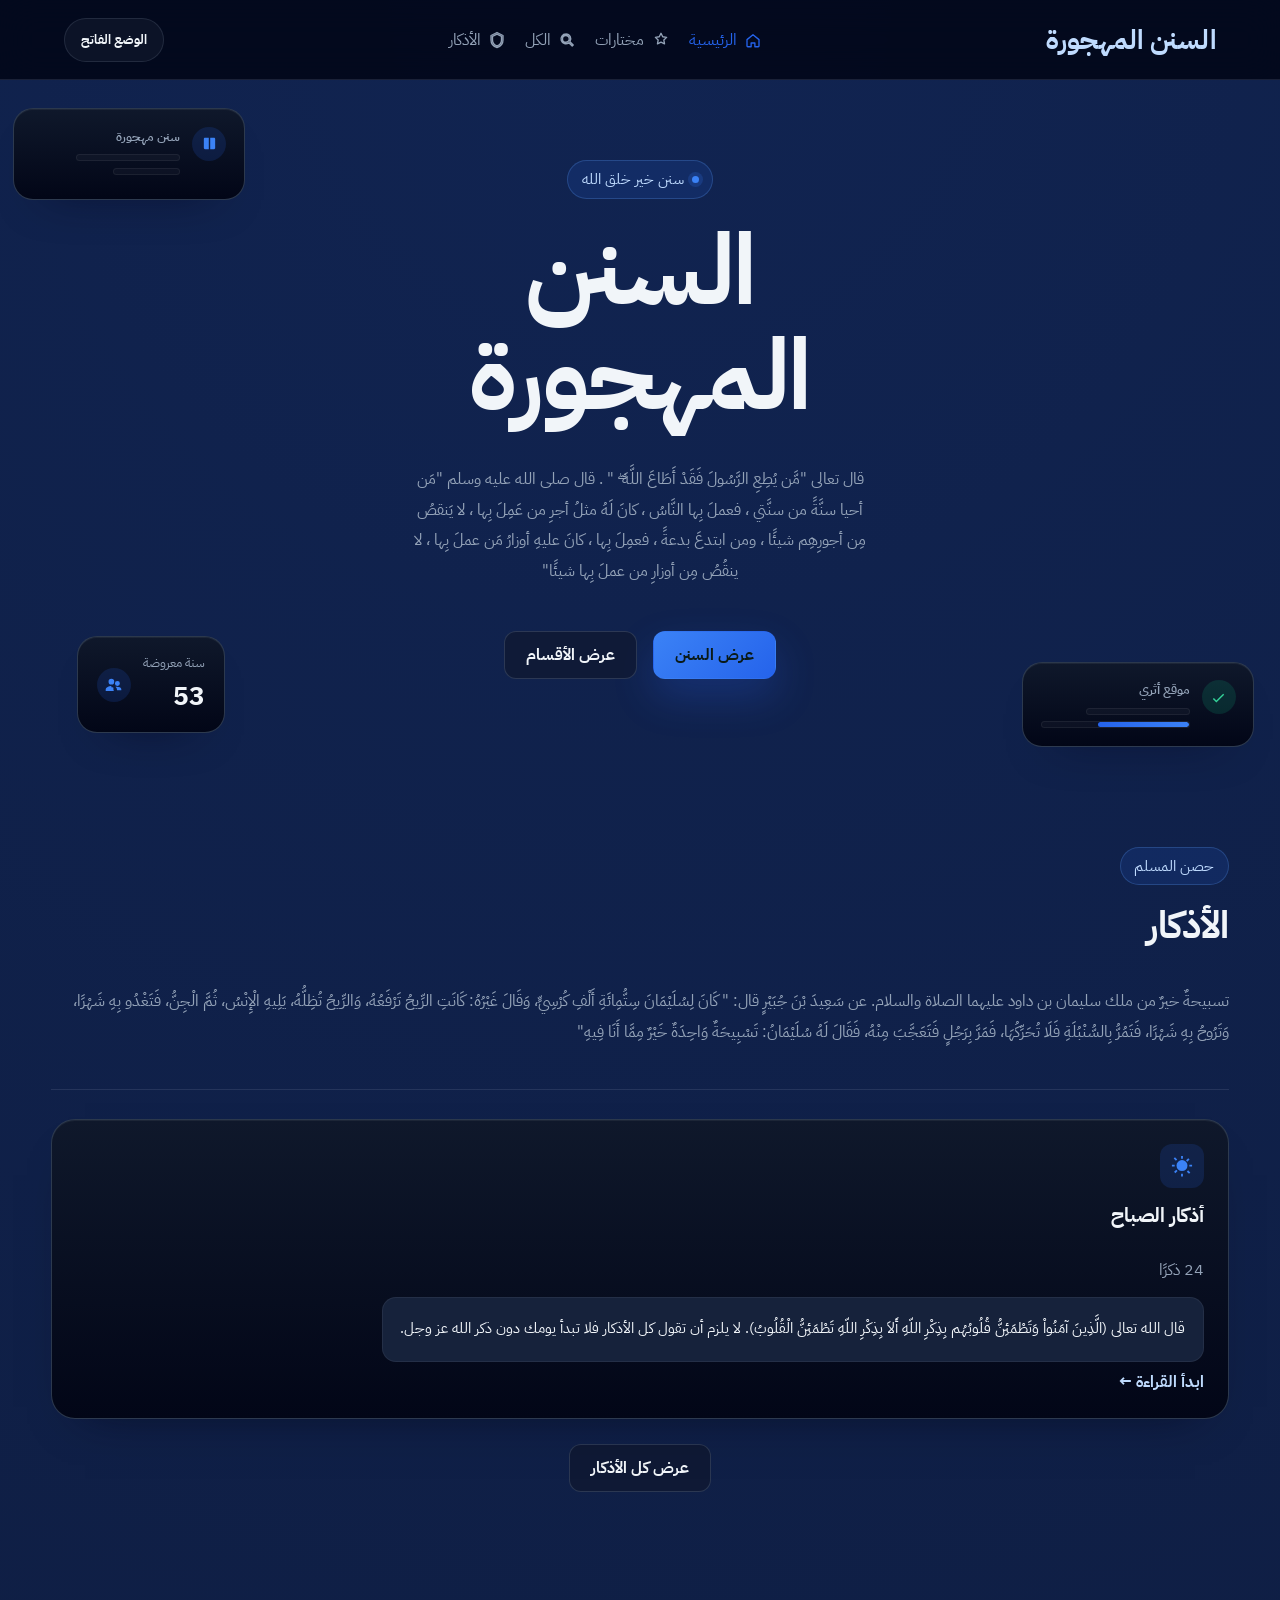
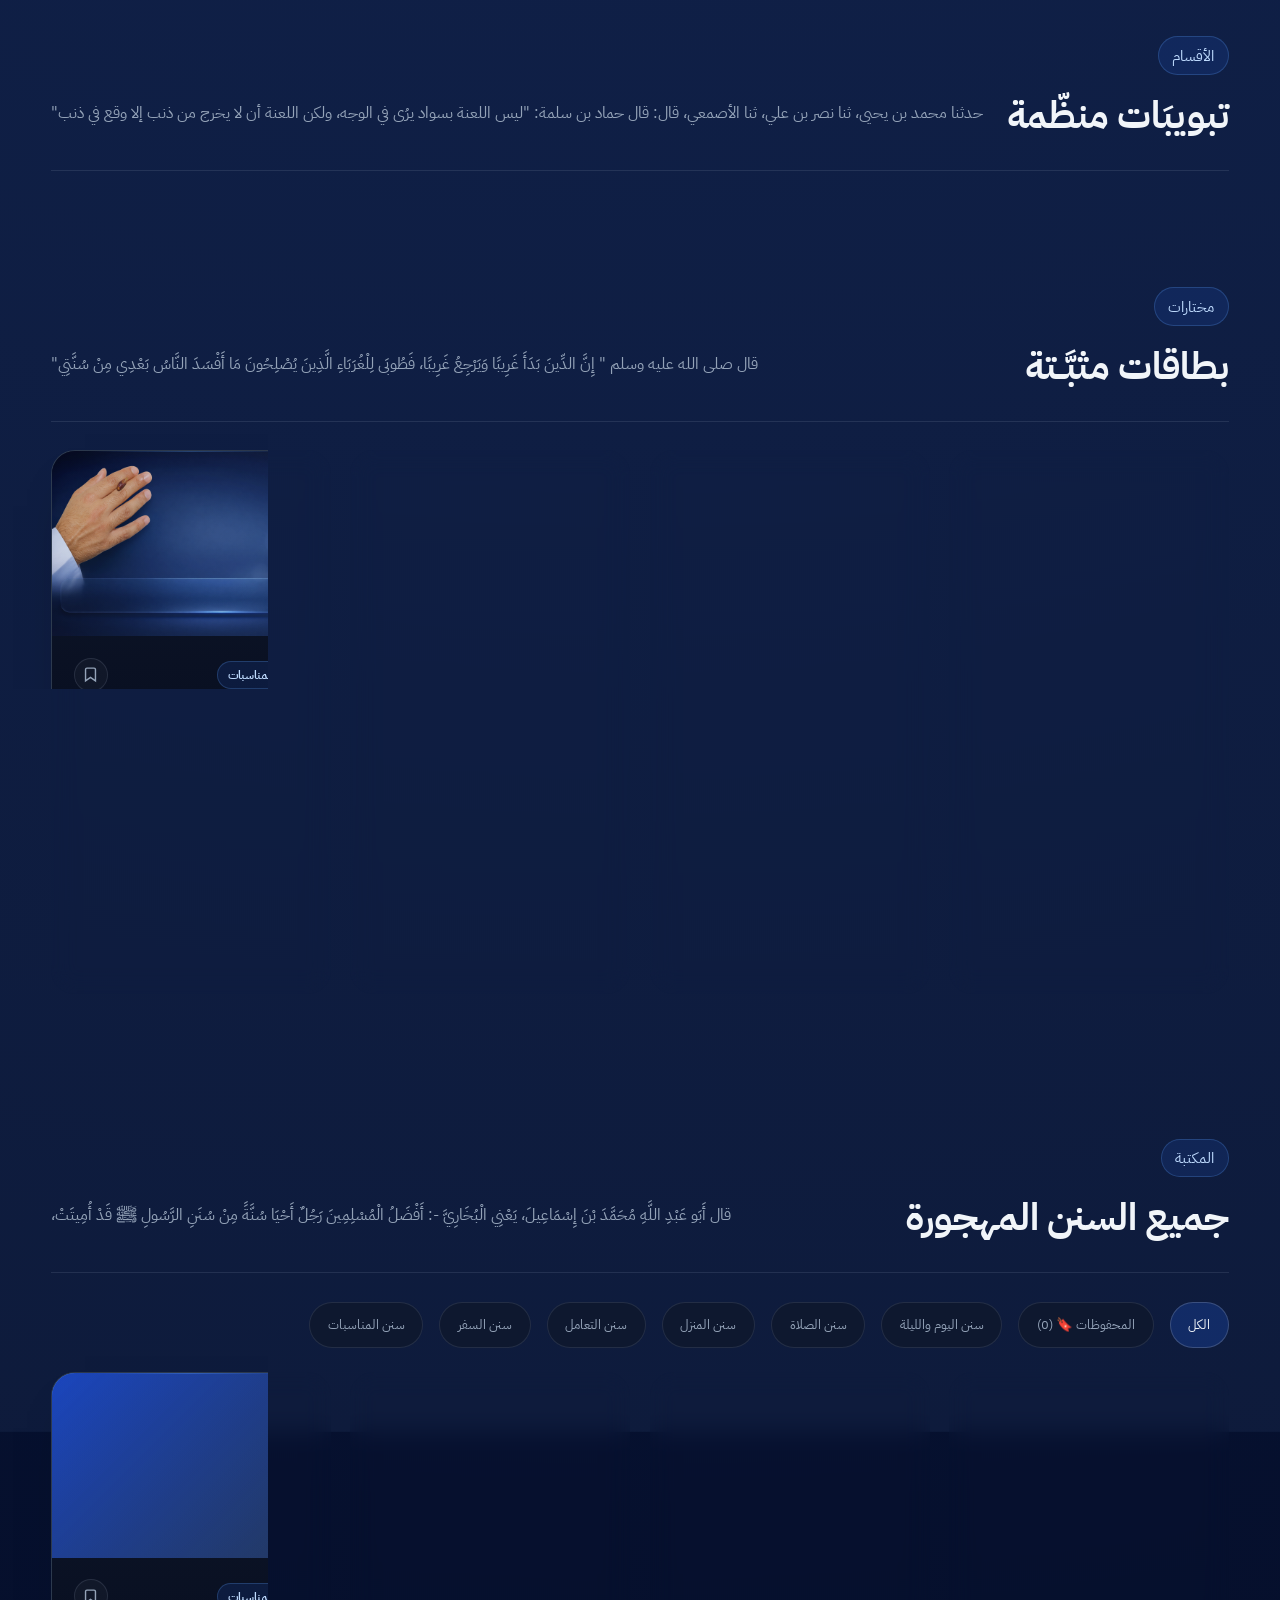
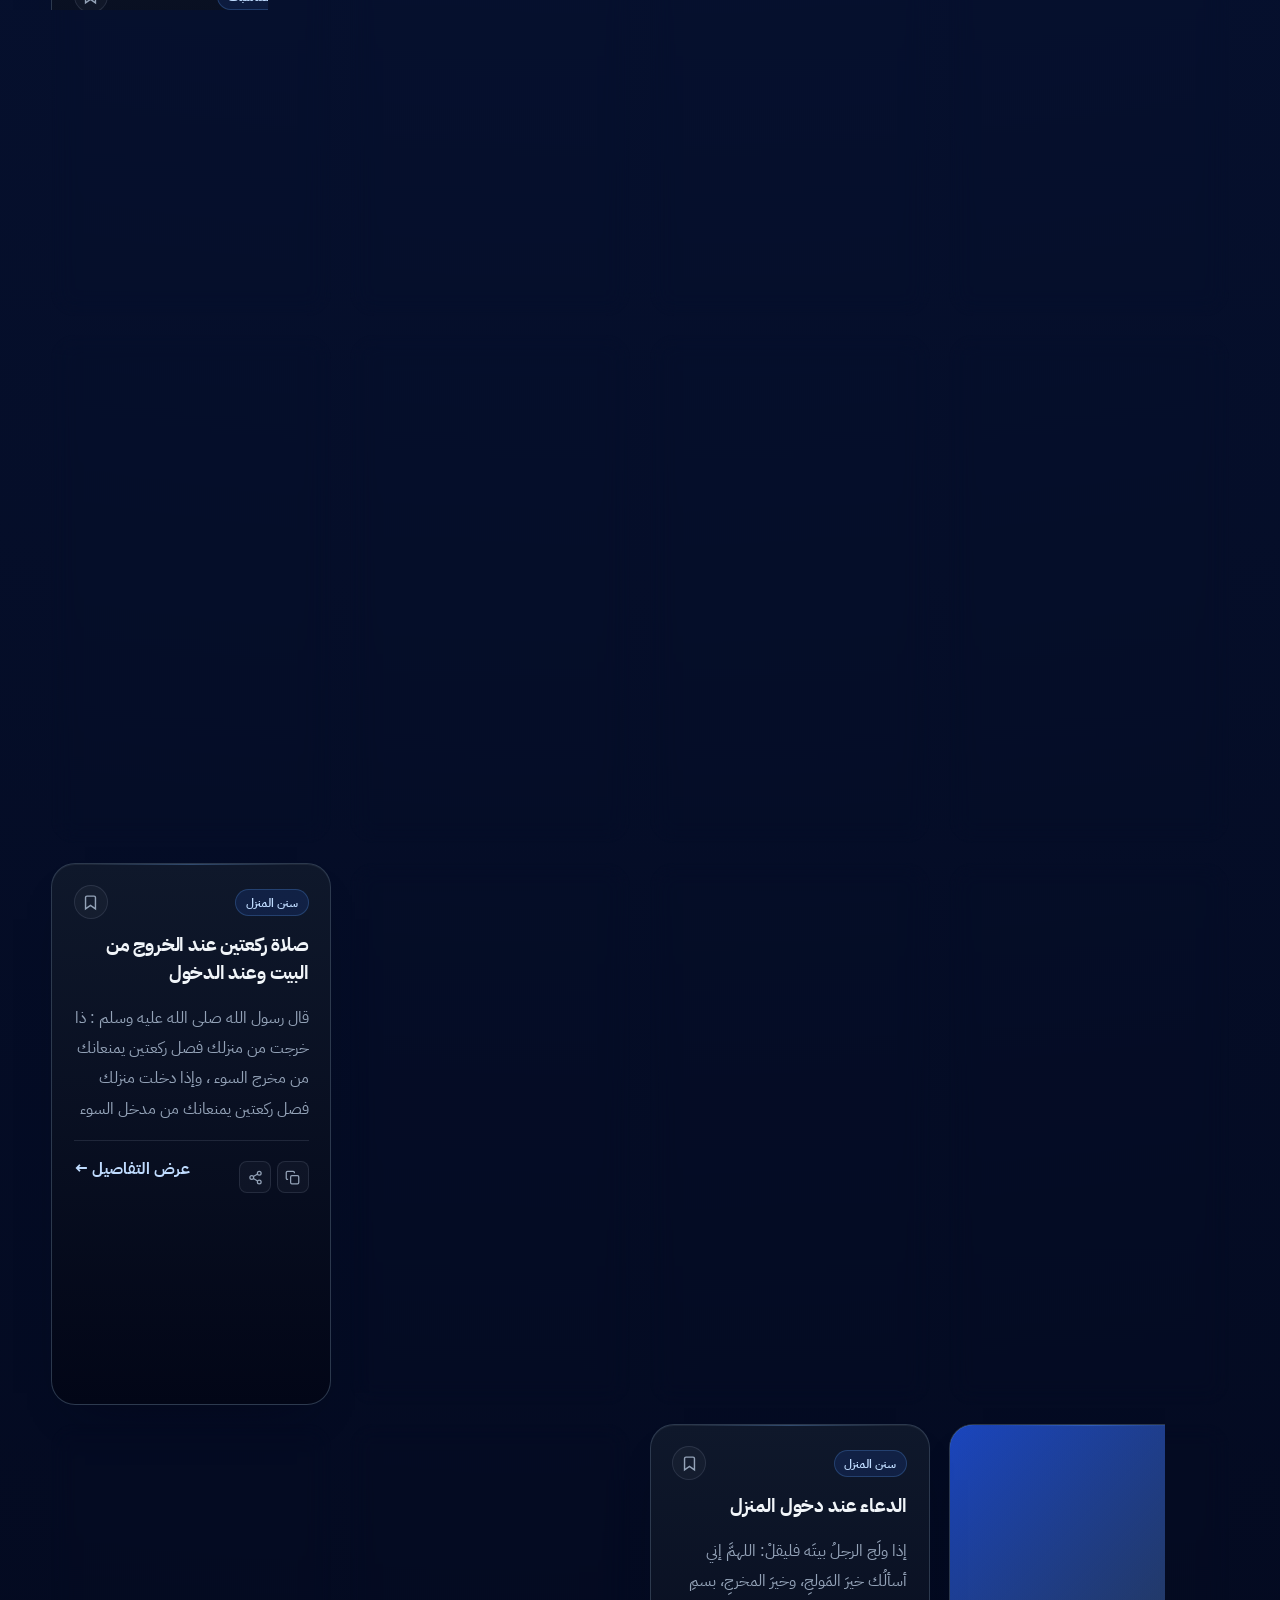
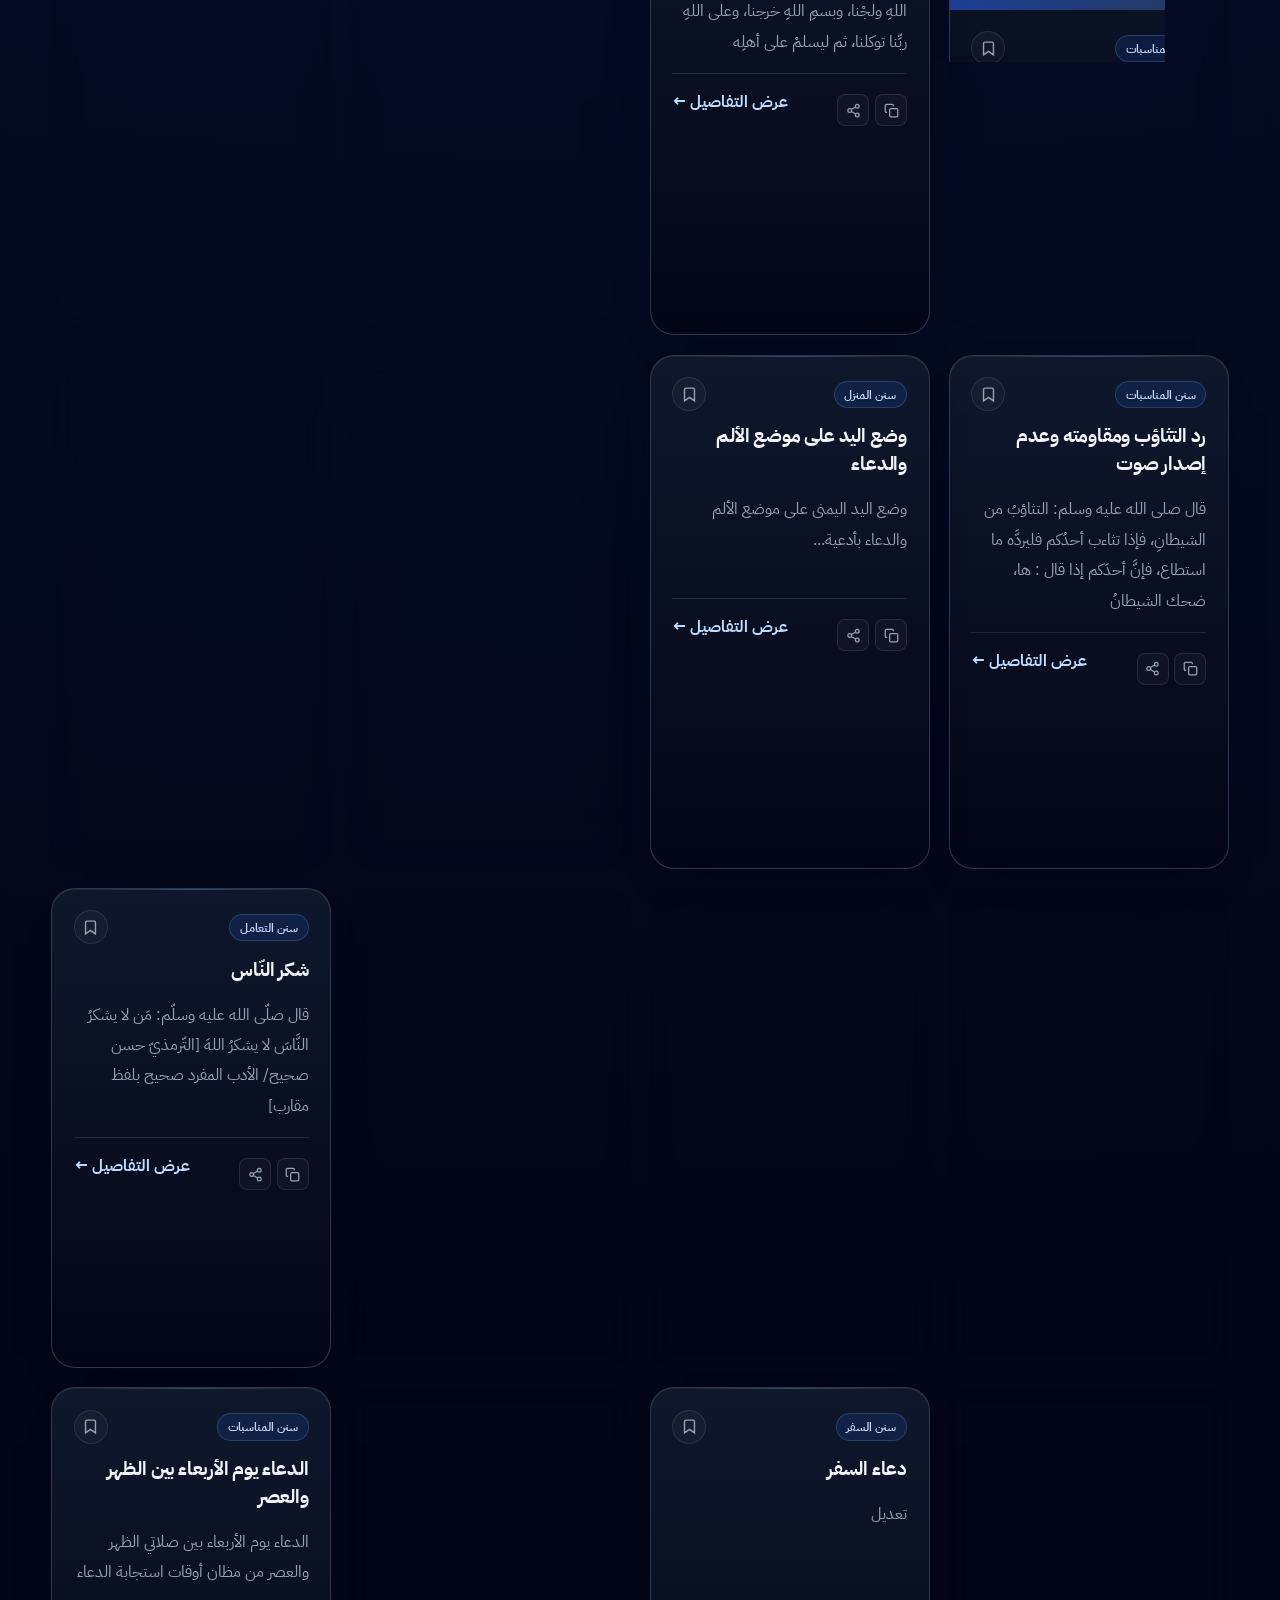
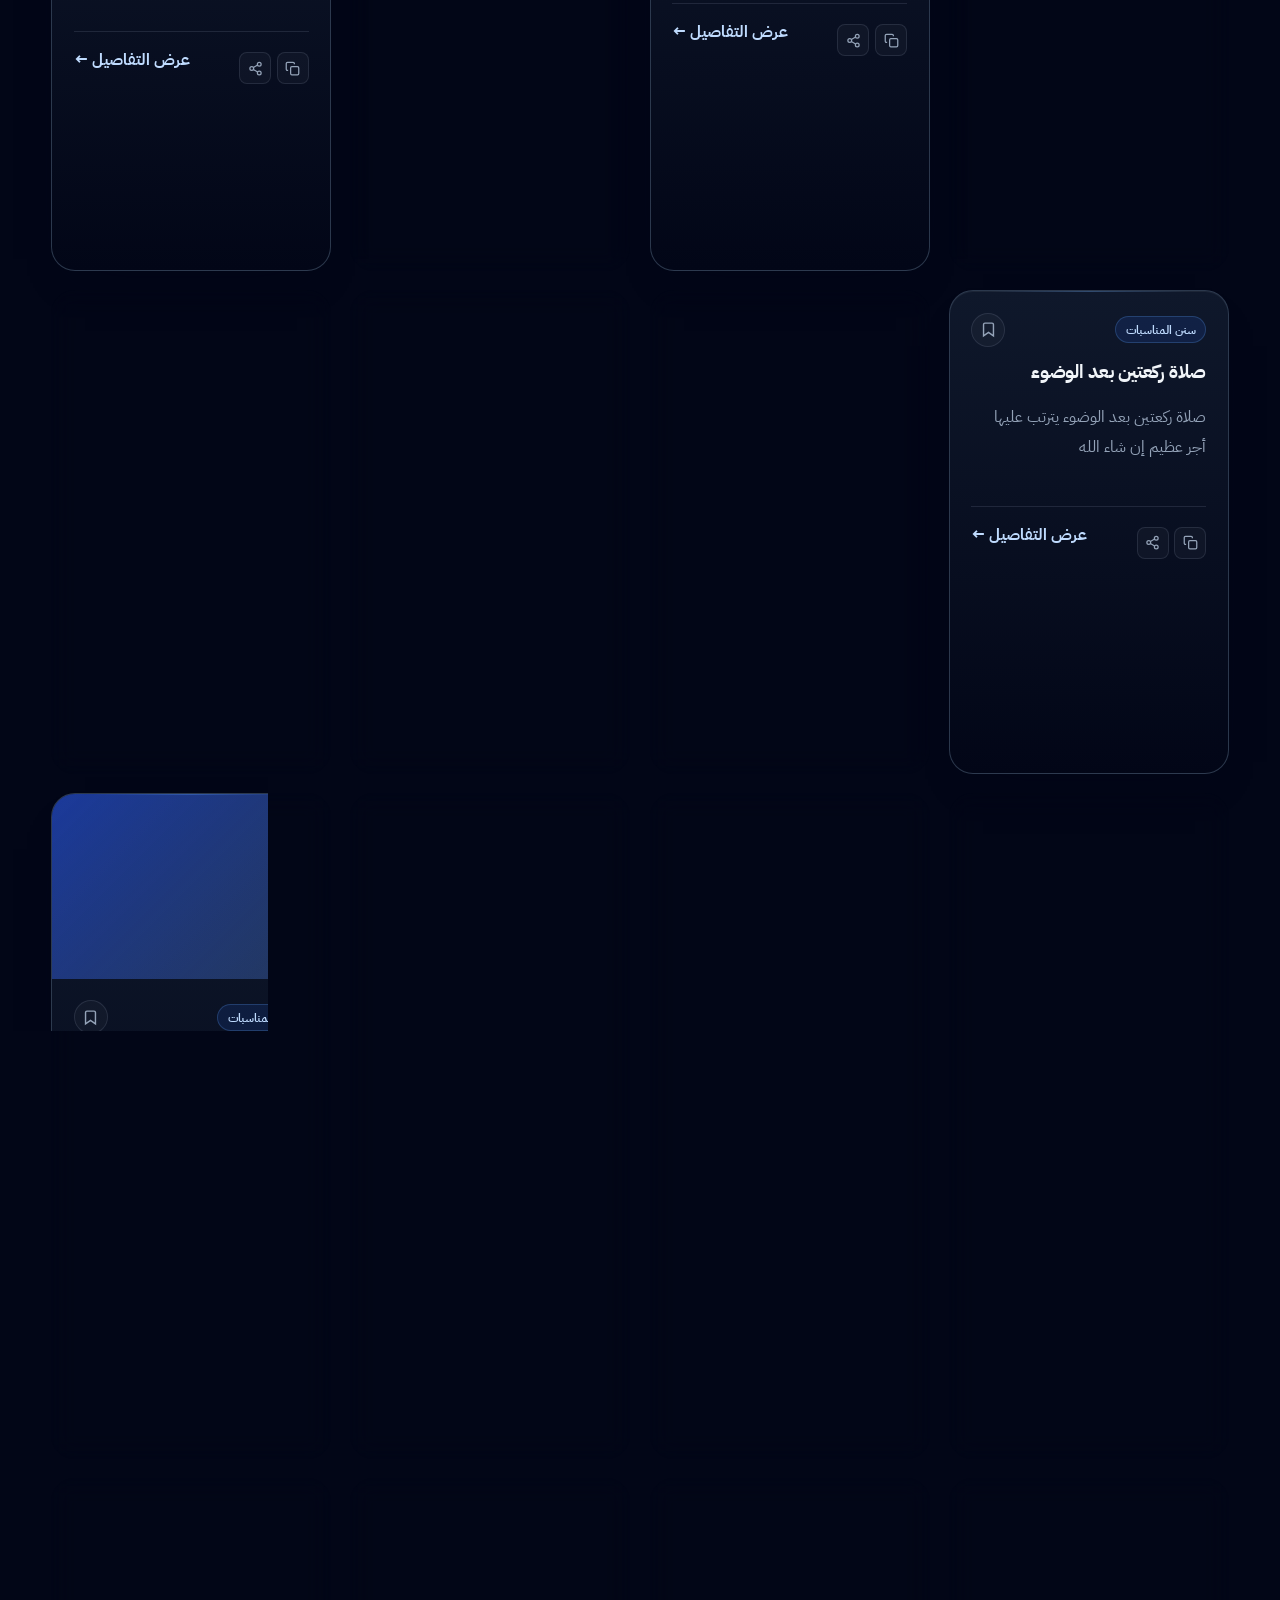
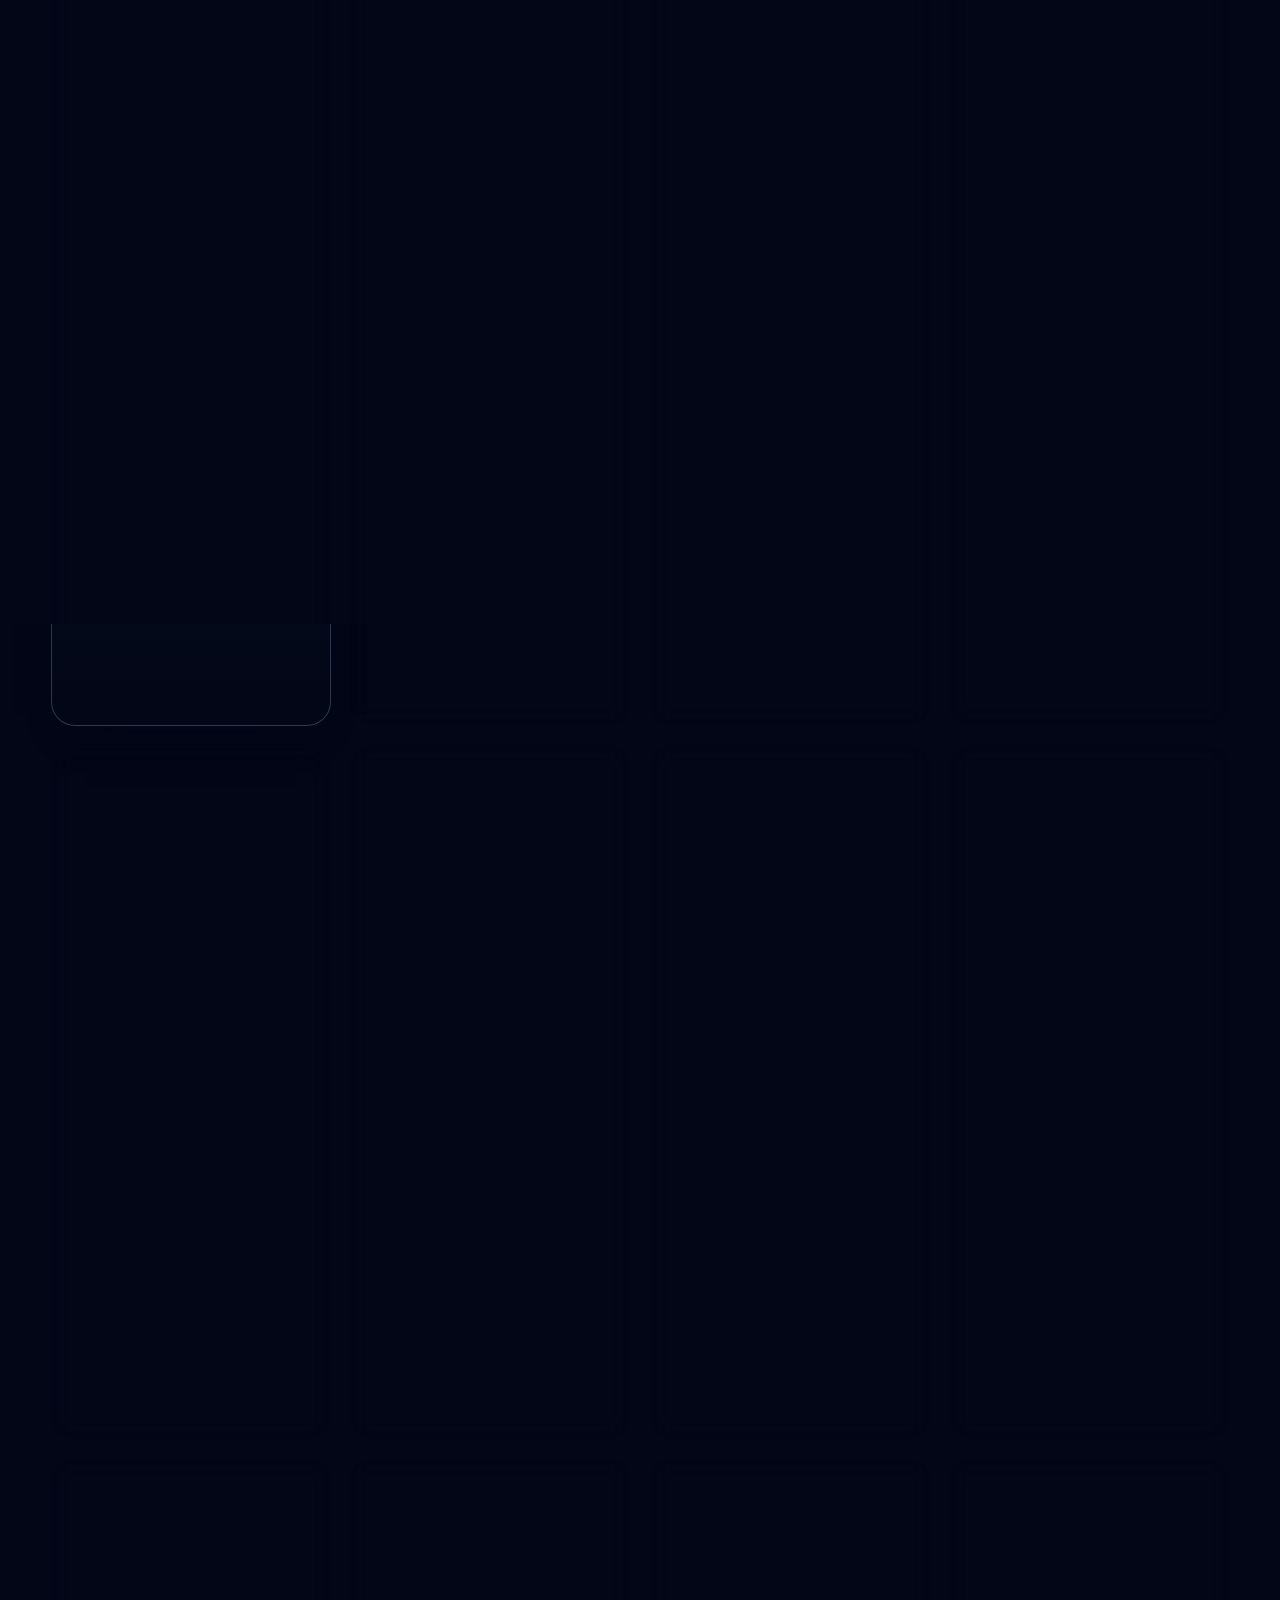
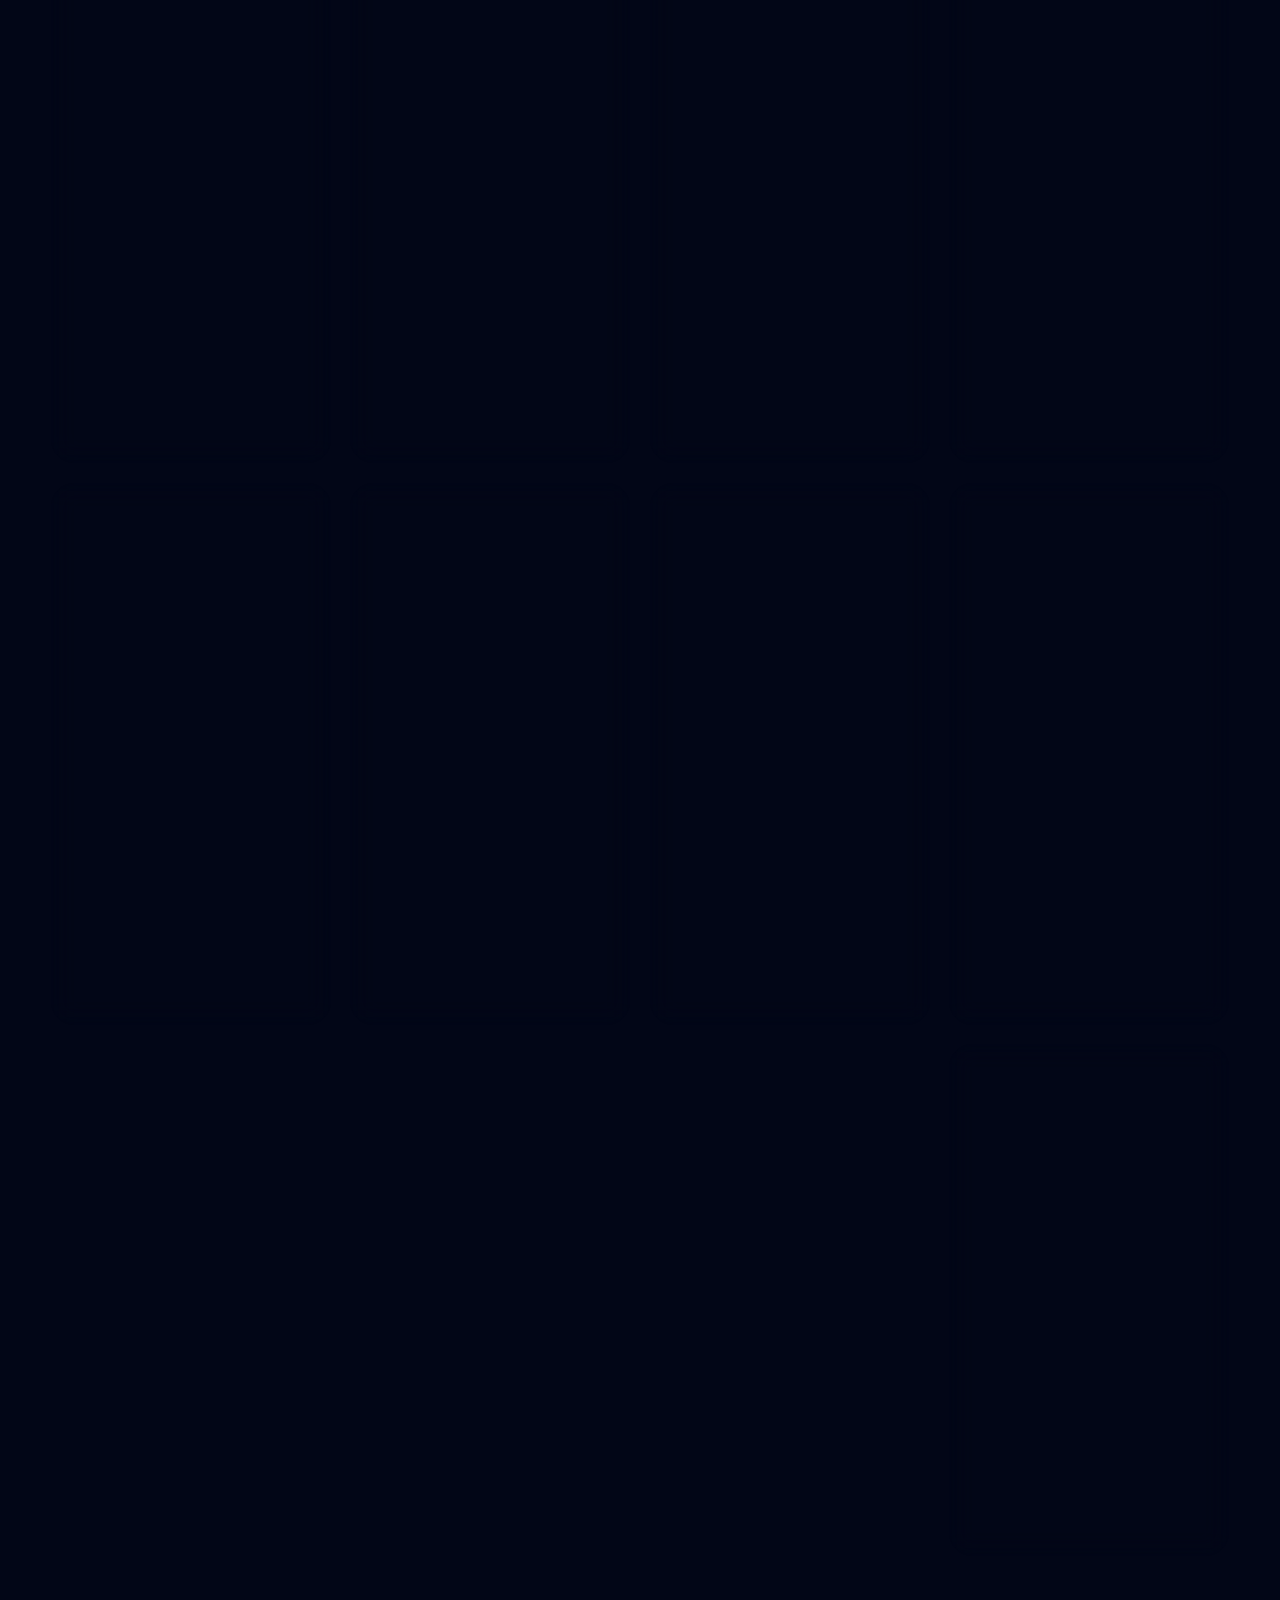
==== commit b348b1e7: "Add files via upload" ====
--- a/index.html
+++ b/index.html
@@ -151,7 +151,7 @@
           <div class="alt-sections" id="home-azkar-grid"></div>
 
           <div class="hero-actions" style="margin-top:1.6rem;">
-            <a class="button ghost" href="azkar.html">عرض كل أقسام الأذكار</a>
+            <a class="button ghost" id="home-azkar-btn" href="azkar.html">عرض كل الأذكار</a>
           </div>
         </section>
 
--- a/styles.css
+++ b/styles.css
@@ -2464,14 +2464,10 @@
 }
 
 .azkar-card-desc-minimal {
-    font-size: 0.9rem;
+    font-size: 0.92rem;
     color: var(--muted);
     margin: 0;
-    line-height: 1.6;
-    display: -webkit-box;
-    -webkit-line-clamp: 2;
-    -webkit-box-orient: vertical;
-    overflow: hidden;
+    line-height: 1.8;
 }
 
 .azkar-card-bottom {
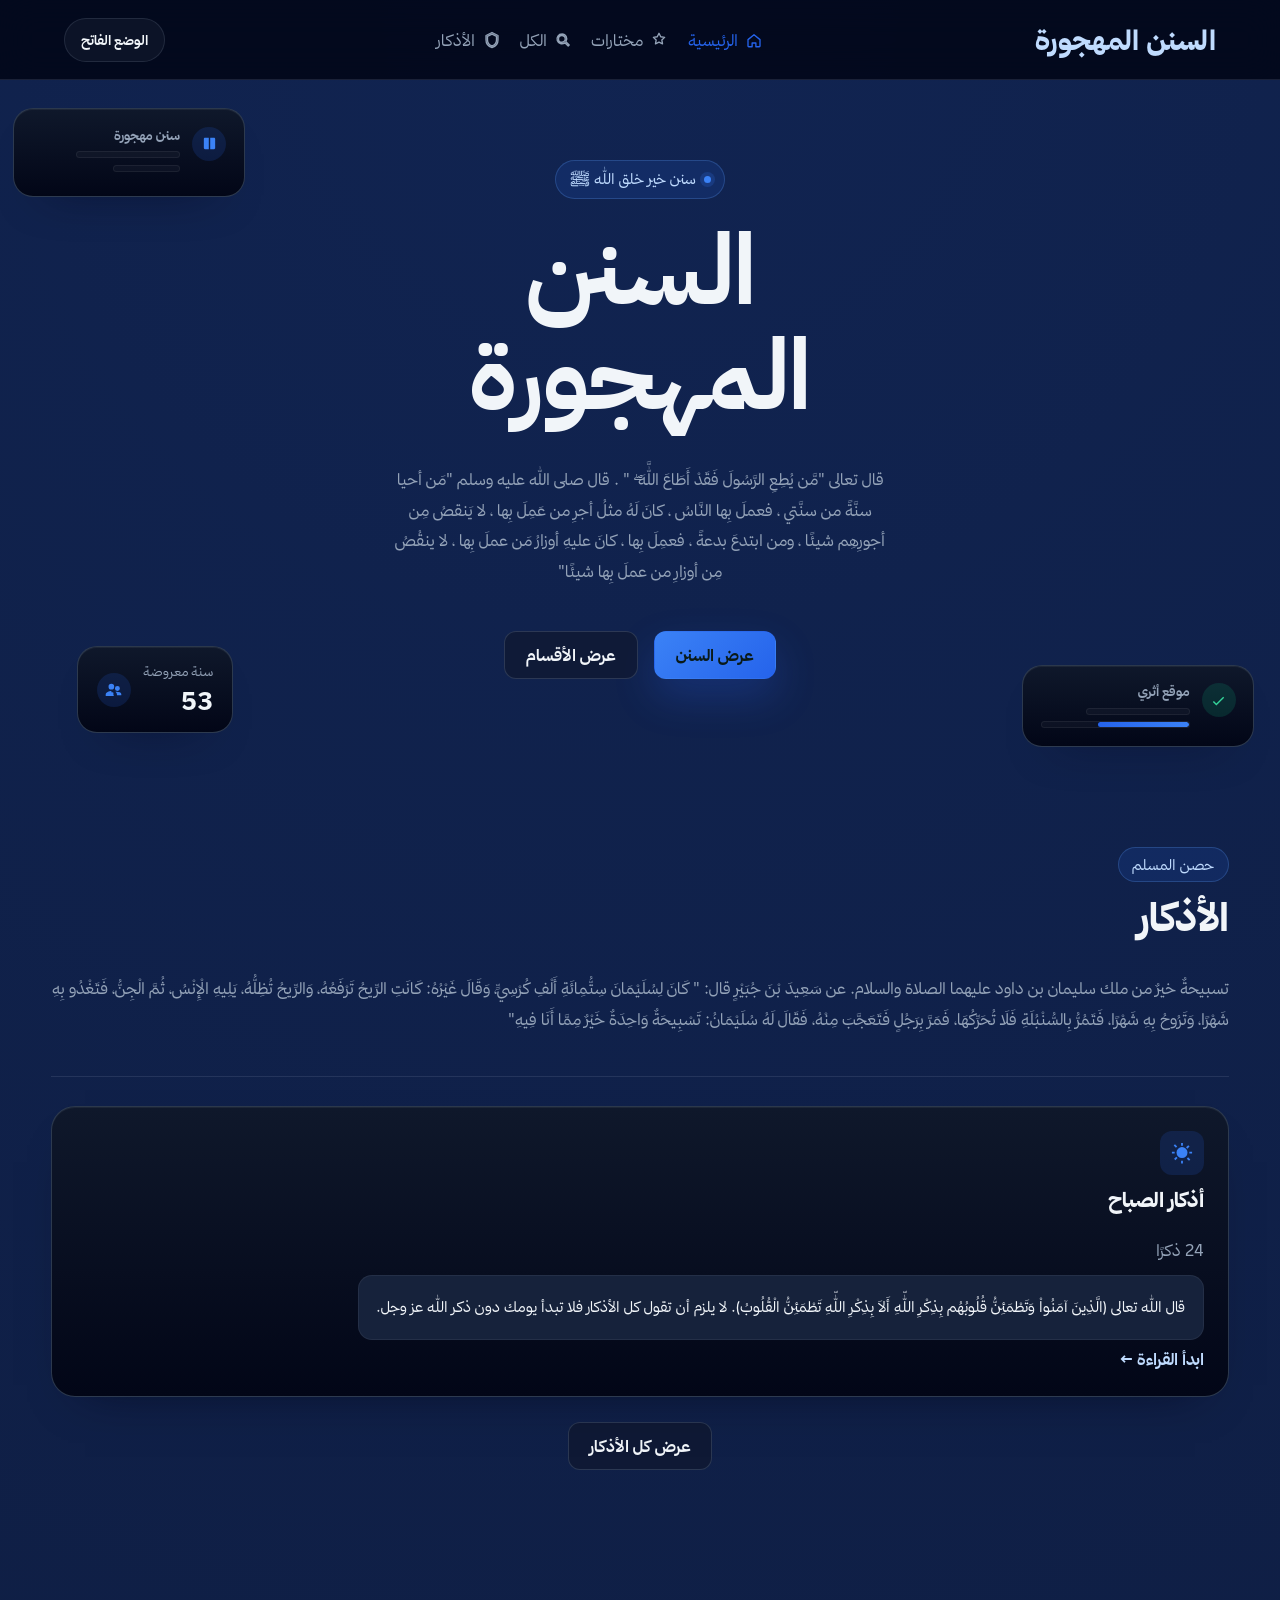
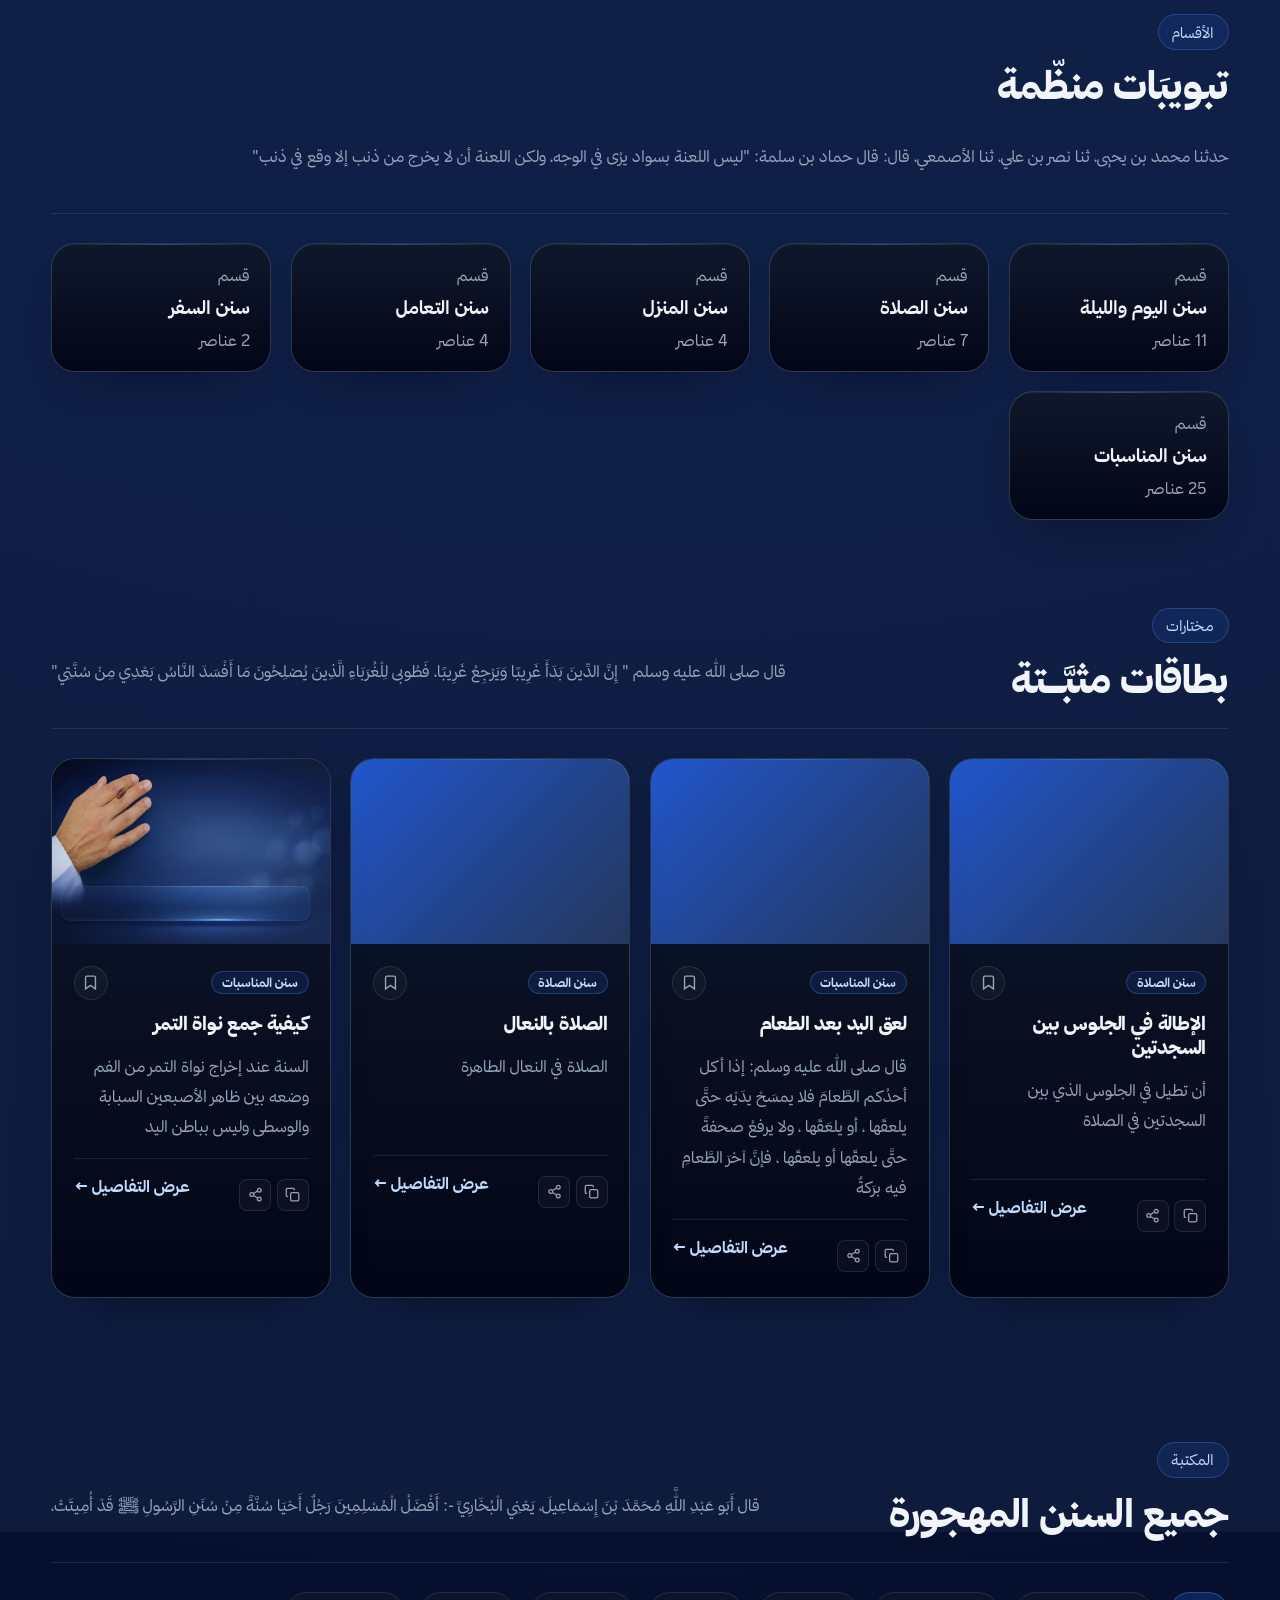
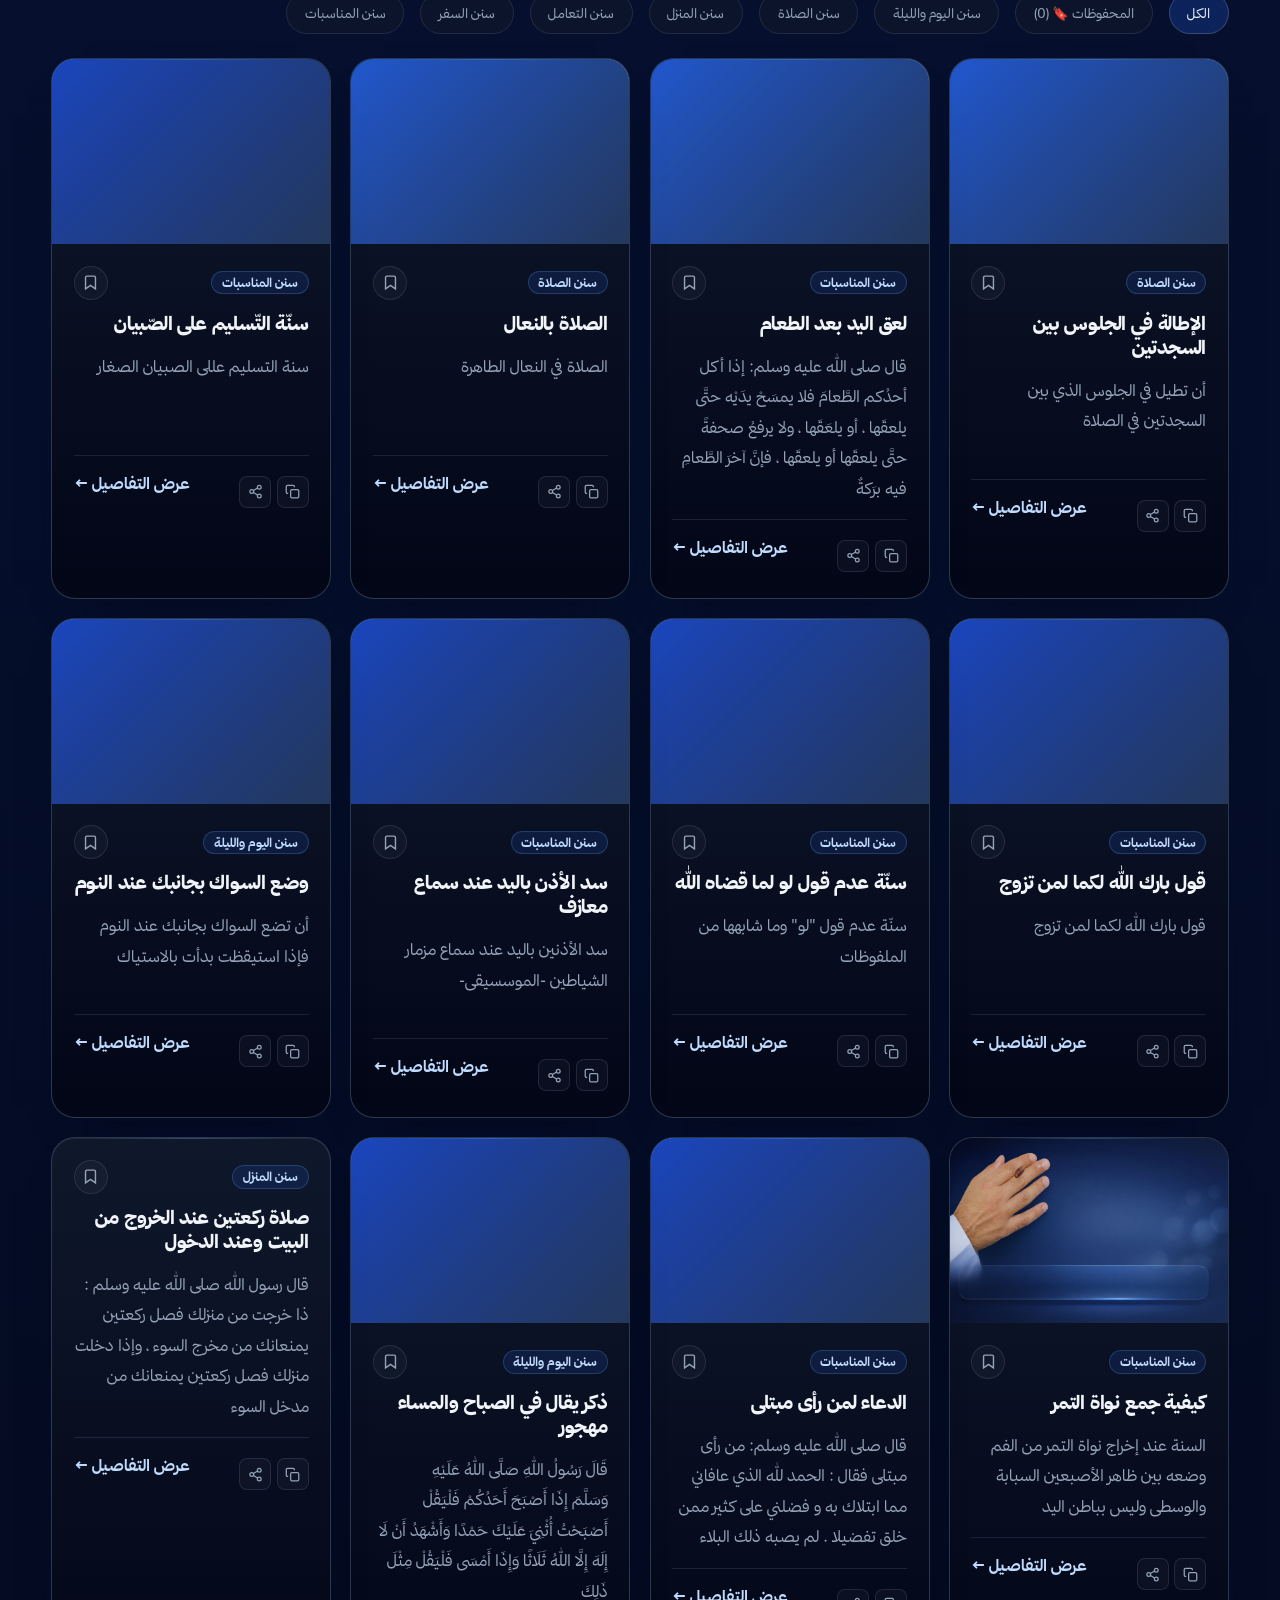
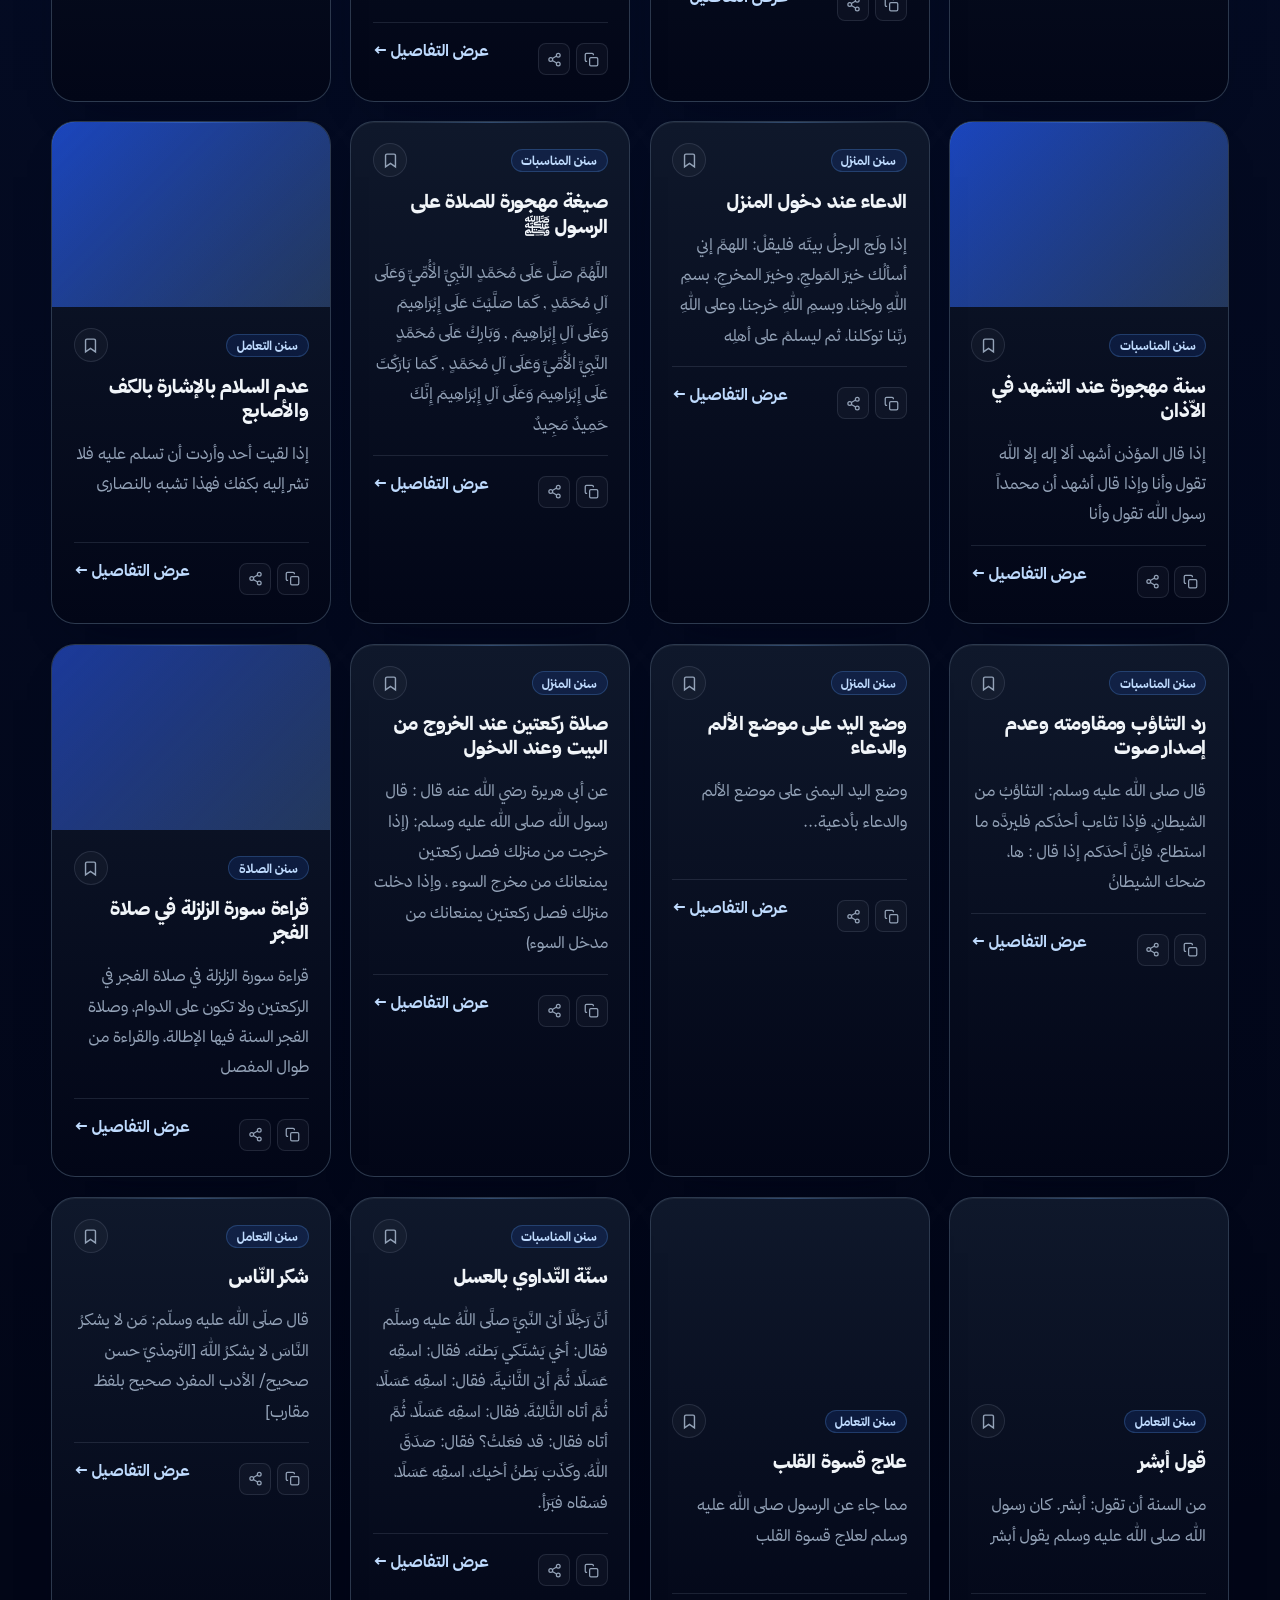
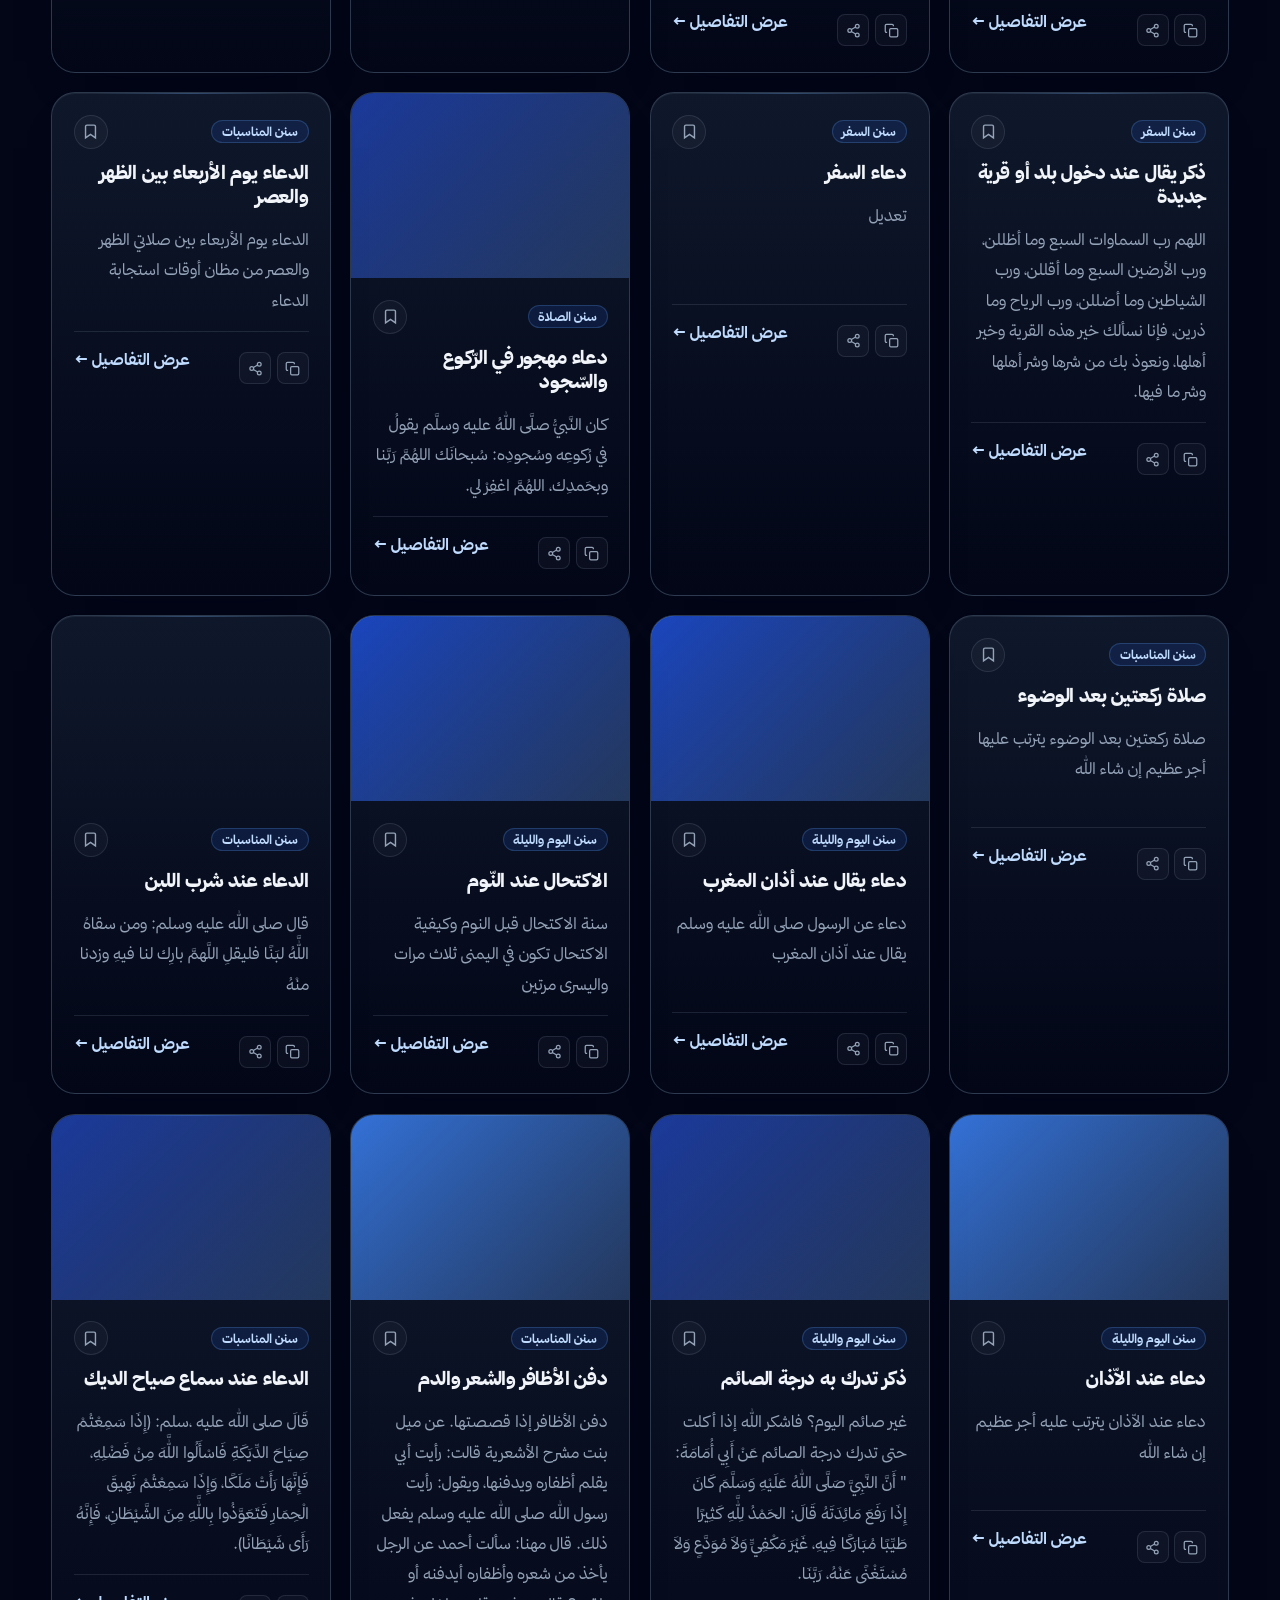
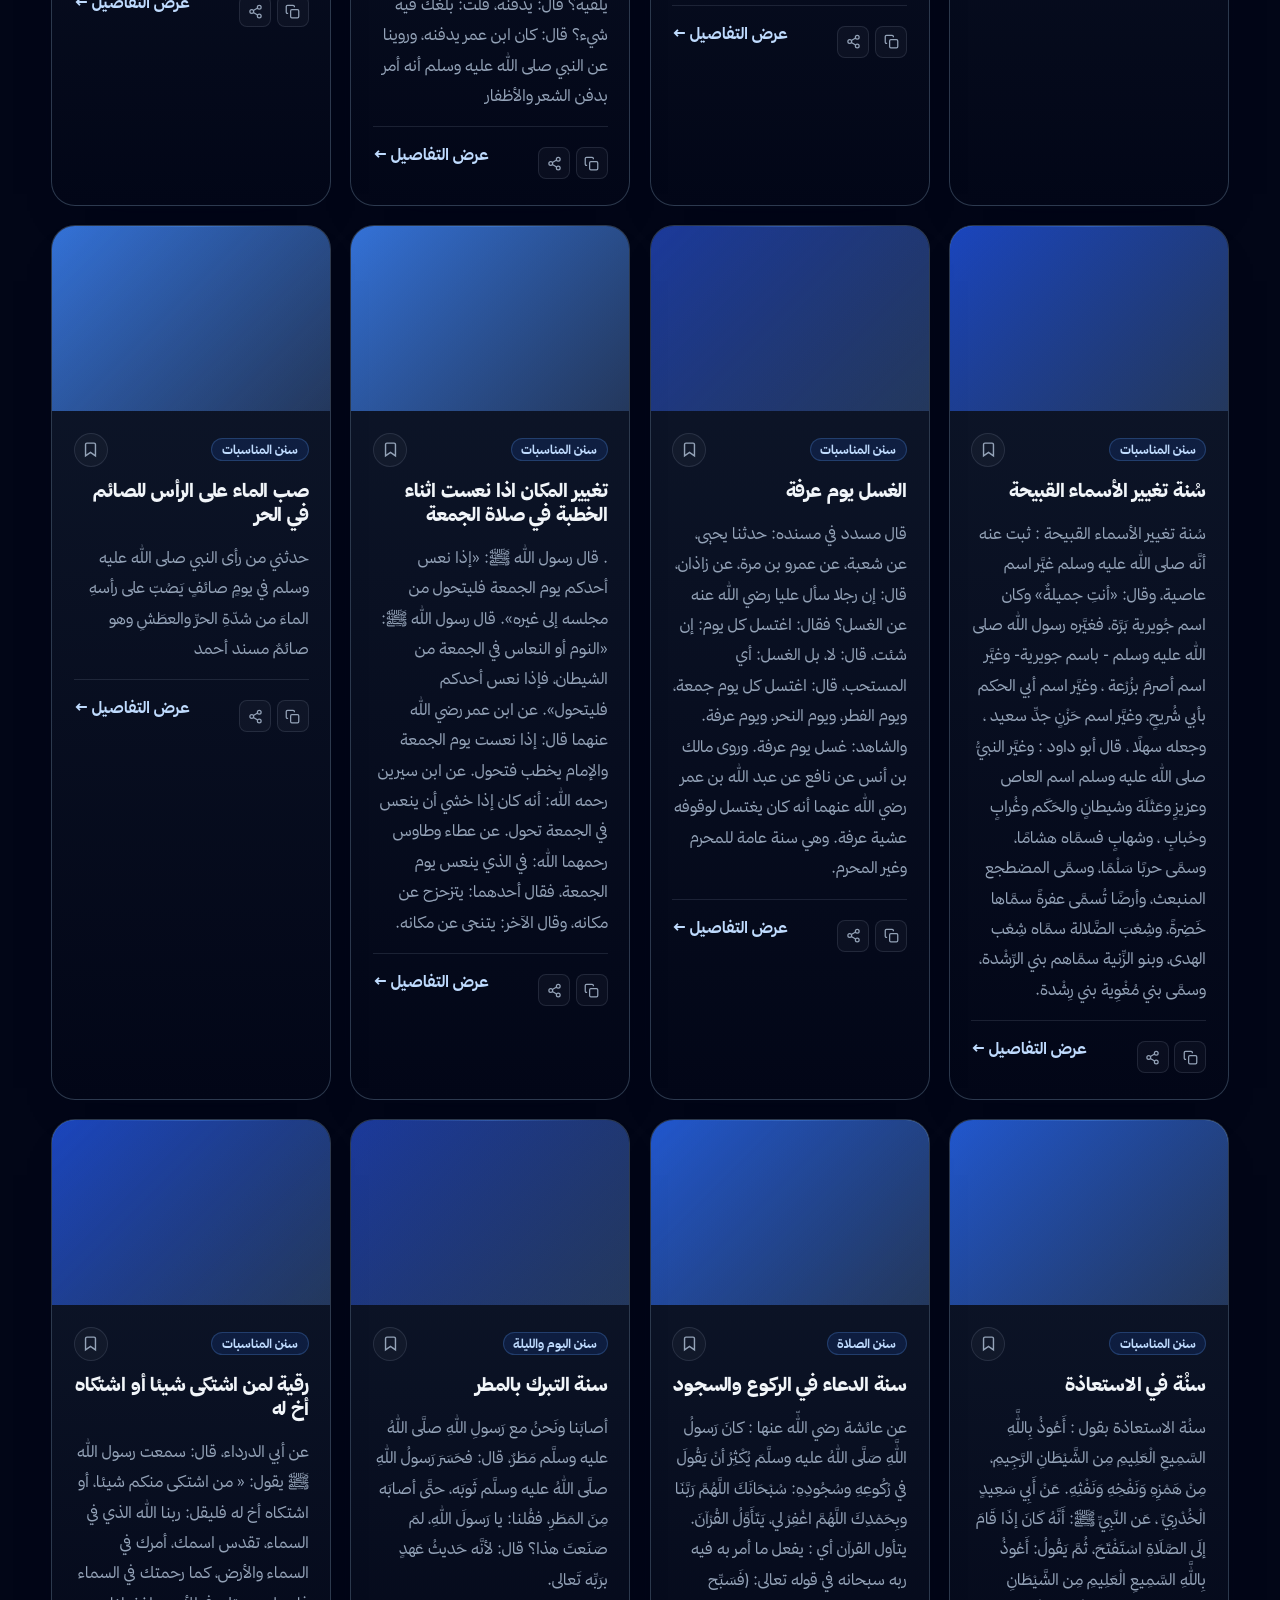
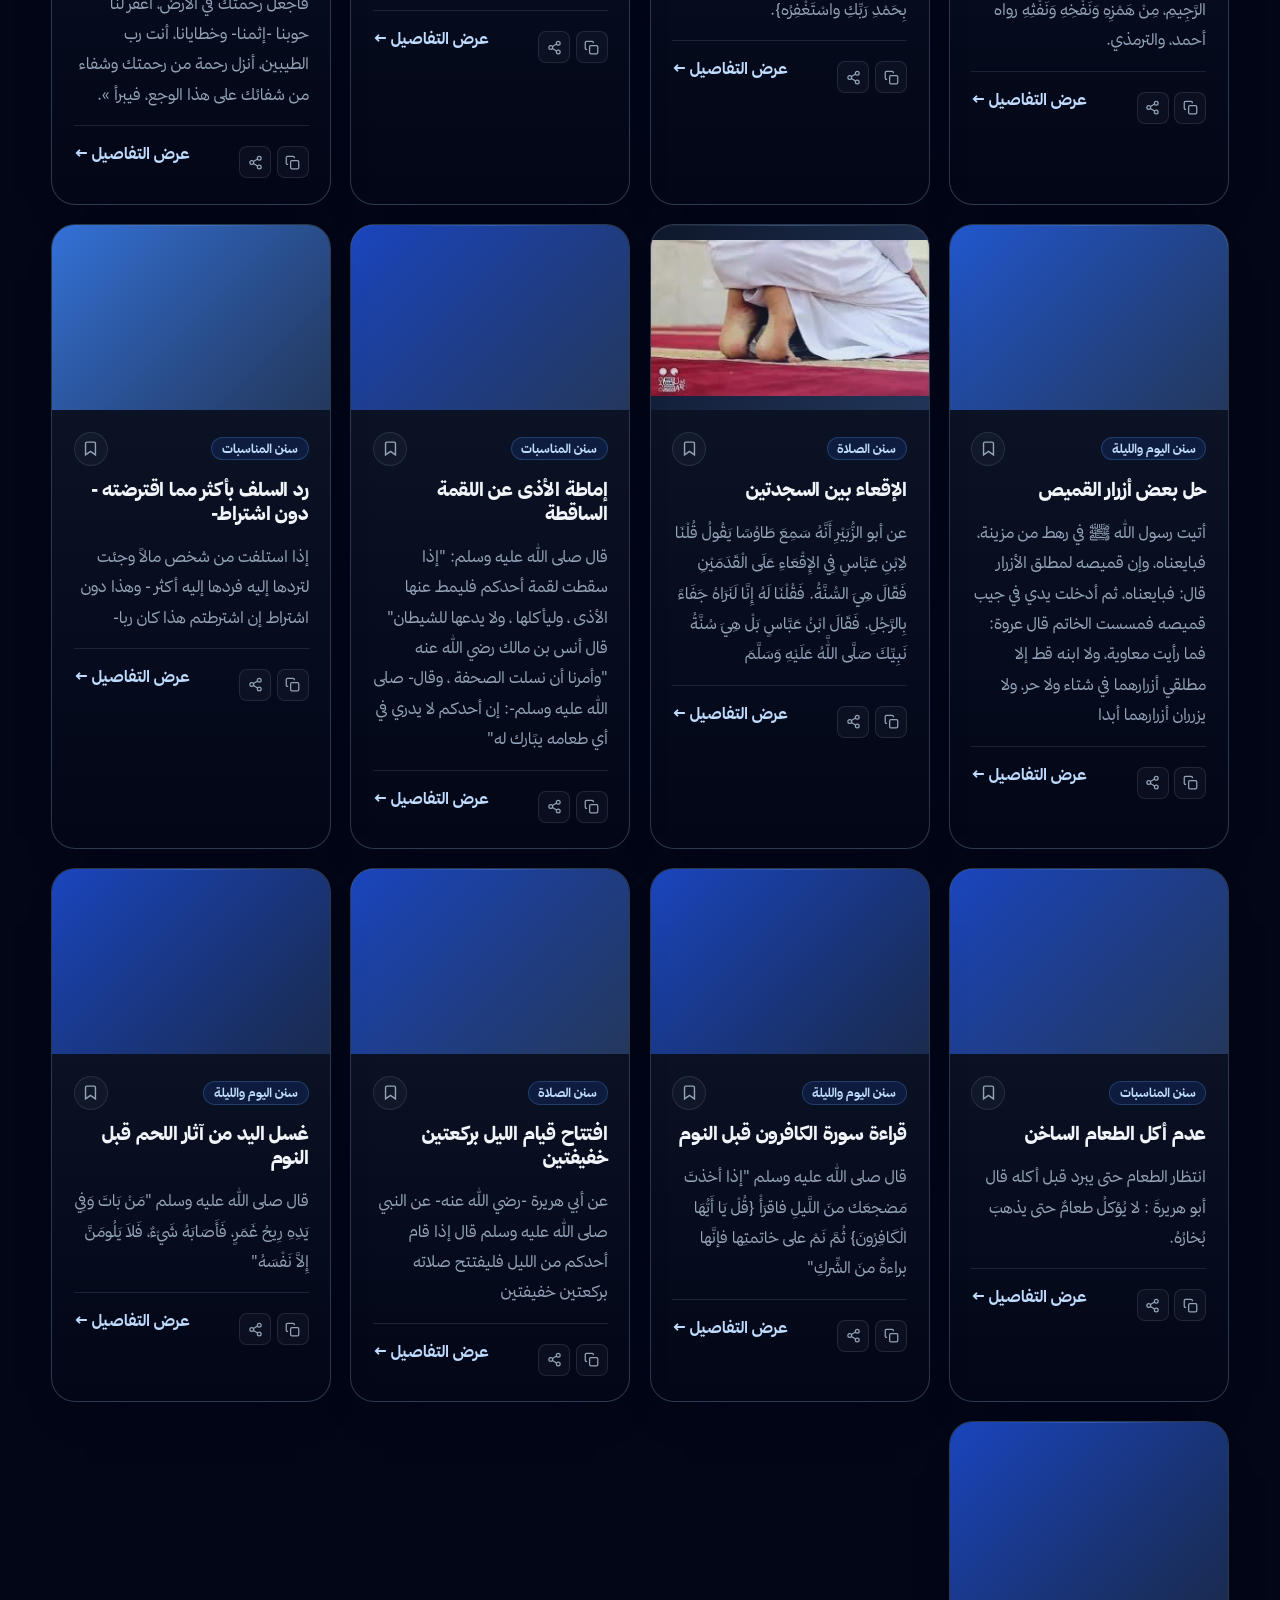
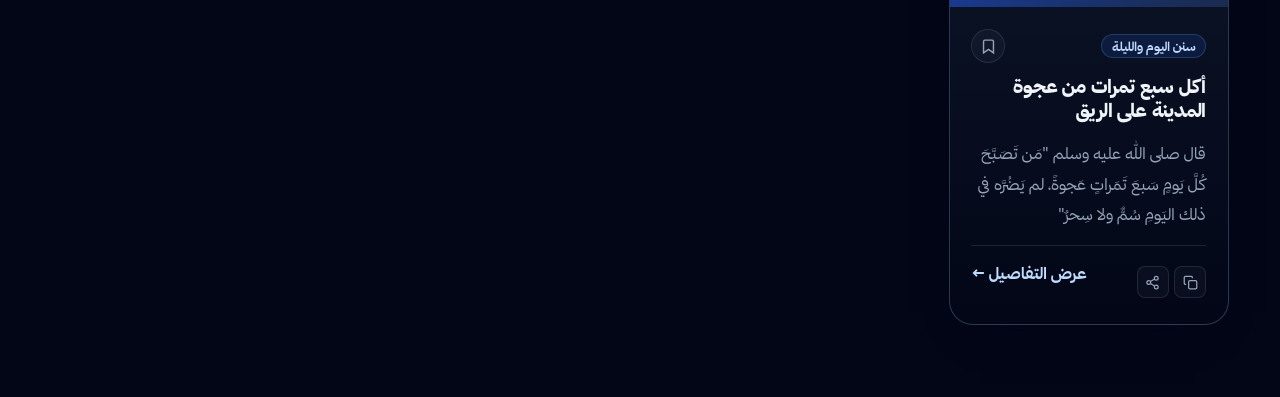
==== commit fc9c3af6: "Add files via upload" ====
--- a/index.html
+++ b/index.html
@@ -101,7 +101,7 @@
           </div>
 
           <div class="hero-center">
-            <span class="hero-badge"><i class="hero-badge-dot"></i>سنن خير خلق الله</span>
+            <span class="hero-badge"><i class="hero-badge-dot"></i>سنن خير خلق الله ﷺ</span>
             <h1 class="hero-title">السنن<br />المهجورة</h1>
             <p class="hero-desc">
               قال تعالى "مَّن يُطِعِ الرَّسُولَ فَقَدْ أَطَاعَ اللَّهَ ۖ "   .   
--- a/styles.css
+++ b/styles.css
@@ -8,7 +8,7 @@
 
 @font-face {
     font-family: "ThmanyahSans";
-    src: url("fonts/ThmanyahSans-Light.woff2") format("woff2");
+    src: url("thmanyahsans_Light-s.p.2nrqbm2w0jn7i.woff2") format("woff2");
     font-weight: 300;
     font-style: normal;
     font-display: swap;
@@ -16,7 +16,7 @@
 
 @font-face {
     font-family: "ThmanyahSans";
-    src: url("fonts/ThmanyahSans-Regular.woff2") format("woff2");
+    src: url("ThmanyahSans-Regular.woff2") format("woff2");
     font-weight: 400;
     font-style: normal;
     font-display: swap;
@@ -24,7 +24,7 @@
 
 @font-face {
     font-family: "ThmanyahSans";
-    src: url("fonts/ThmanyahSans-Medium.woff2") format("woff2");
+    src: url("thmanyahsans_Medium-s.p.28wgf2fo5q4l7.woff2") format("woff2");
     font-weight: 500;
     font-style: normal;
     font-display: swap;
@@ -32,7 +32,7 @@
 
 @font-face {
     font-family: "ThmanyahSans";
-    src: url("fonts/ThmanyahSans-Bold.woff2") format("woff2");
+    src: url("ThmanyahSans-Bold.woff2") format("woff2");
     font-weight: 700;
     font-style: normal;
     font-display: swap;
@@ -40,7 +40,7 @@
 
 @font-face {
     font-family: "ThmanyahSans";
-    src: url("fonts/ThmanyahSans-Black.woff2") format("woff2");
+    src: url("thmanyahsans_Black-s.p.16ac3mcafl5ah.woff2") format("woff2");
     font-weight: 800 900;
     font-style: normal;
     font-display: swap;
@@ -426,6 +426,7 @@
 .hero-title {
     margin: 1.3rem 0;
     font-size: clamp(3rem, 8vw, 6.2rem);
+    font-family: "Thmanyahdans", "IBM Plex Sans Arabic", "Segoe UI", Tahoma, sans-serif;
     line-height: 1.05;
     letter-spacing: -0.02em;
     color: var(--text);
@@ -1755,745 +1756,1349 @@
         transition: none !important;
         scroll-behavior: auto !important;
     }
-}
-/* =========================================================
-   الأذكار — قسم جديد، بنفس هوية الموقع
-   ========================================================= */
-
-.azkar-hero {
-    min-height: auto;
-    padding: 1.6rem 0 2.4rem;
-}
-
-.azkar-category-card {
-    display: flex;
-    flex-direction: column;
-    align-items: flex-start;
-    gap: .5rem;
-    text-align: right;
-    cursor: pointer;
-}
-
-.azkar-category-icon {
-    width: 44px;
-    height: 44px;
-    display: grid;
-    place-items: center;
-    border-radius: 12px;
-    color: var(--sky);
-    background: rgba(37, 99, 235, 0.16);
-    margin-bottom: .3rem;
-}
-
-.azkar-category-icon svg {
-    width: 22px;
-    height: 22px;
-    fill: currentColor;
-}
-
-.azkar-category-count {
-    color: var(--muted);
-    margin: 0;
-}
-
-.azkar-category-desc {
-    margin-top: .4rem;
-    font-size: .92rem;
-    line-height: 1.9;
-}
-
-.azkar-detail-head {
-    padding: 1rem 0 1.6rem;
-}
-
-.azkar-detail-head h1 {
-    font-size: clamp(1.8rem, 3.4vw, 2.6rem);
-    margin: .6rem 0;
-}
-
-.azkar-detail-desc {
-    color: var(--muted);
-    line-height: 1.9;
-    margin: 0 0 1.2rem;
-}
-
-.azkar-progress-track {
-    height: 8px;
-    border-radius: 999px;
-    background: var(--surface-soft);
-    border: 1px solid var(--surface-soft-border);
-    overflow: hidden;
-}
-
-.azkar-progress-fill {
-    height: 100%;
-    width: 0%;
-    background: linear-gradient(90deg, var(--blue), var(--sky));
-    border-radius: 999px;
-    transition: width .3s var(--ease-out-quart);
-}
-
-.azkar-progress-label {
-    margin-top: .6rem;
-    color: var(--muted);
-    font-size: .9rem;
-}
-
-.azkar-tap-wrap {
-    display: grid;
-    justify-items: center;
-    gap: 1rem;
-    padding: 1rem 0 1.2rem;
-}
-
-.azkar-tap-card {
-    position: relative;
-    width: 100%;
-    max-width: 760px;
-    padding: 2.6rem 2rem;
-    border-radius: var(--radius-card);
-    background: var(--card-bg);
-    border: 1px solid var(--card-border);
-    box-shadow: var(--shadow);
-    cursor: pointer;
-    font-family: inherit;
-    color: inherit;
-    text-align: center;
-    transition: transform .18s var(--ease-out-quart), border-color .2s ease, box-shadow .2s ease;
-}
-
-.azkar-tap-card:hover {
-    border-color: var(--card-border-hover);
-    box-shadow: var(--shadow-hover);
-}
-
-.azkar-tap-card:active {
-    transform: scale(.98);
-}
-
-.azkar-tap-card.azkar-card-done {
-    border-color: rgba(52, 211, 153, 0.6);
-}
-
-.azkar-count-badge {
-    display: inline-flex;
-    align-items: center;
-    justify-content: center;
-    min-width: 48px;
-    height: 48px;
-    padding: 0 .6rem;
-    border-radius: 999px;
-    background: var(--chip-active);
-    color: var(--text);
-    font-weight: 800;
-    font-family: var(--font-display);
-    margin-bottom: 1.2rem;
-}
-
-.azkar-tap-text {
-    font-size: clamp(1.15rem, 2.6vw, 1.6rem);
-    line-height: 2.1;
-    margin: 0;
-}
-
-.azkar-tap-extra {
-    margin-top: 1rem;
-    color: var(--muted);
-    font-size: .95rem;
-}
-
-.azkar-tap-hint {
-    color: var(--muted);
-    font-size: .9rem;
-}
-
-.azkar-note {
-    cursor: pointer;
-}
-
-.azkar-note summary {
-    margin-top: 0;
-    font-size: 1.1rem;
-    font-weight: 700;
-    font-family: var(--font-display);
-    cursor: pointer;
-    list-style: none;
-    display: flex;
-    align-items: center;
-    justify-content: space-between;
-    gap: 0.6rem;
-}
-
-.azkar-note summary::-webkit-details-marker {
-    display: none;
-}
-
-.azkar-note summary::after {
-    content: "+";
-    display: inline-flex;
-    align-items: center;
-    justify-content: center;
-    width: 26px;
-    height: 26px;
-    flex: none;
-    border-radius: 50%;
-    background: var(--surface-soft);
-    border: 1px solid var(--surface-soft-border);
-    font-size: 1.1rem;
-    line-height: 1;
-    transition: transform .2s ease;
-}
-
-.azkar-note[open] summary::after {
-    content: "−";
-}
-
-.azkar-note .detail-text.soft {
-    margin-top: 1rem;
-}
-
-#azkar-detail-page {
-    padding-bottom: 6.5rem;
-}
-
-.azkar-controls {
-    position: fixed;
-    left: 0;
-    right: 0;
-    bottom: 0;
-    z-index: 30;
-    max-width: 760px;
-    margin: 0 auto;
-    display: flex;
-    flex-wrap: nowrap;
-    justify-content: center;
-    gap: .6rem;
-    padding: .8rem 1rem calc(.8rem + env(safe-area-inset-bottom, 0px));
-    background: rgba(7, 18, 17, 0.94);
-    backdrop-filter: blur(18px);
-    border-top: 1px solid var(--line);
-    box-shadow: 0 -14px 32px rgba(0, 0, 0, 0.28);
-}
-
-body[data-theme="light"] .azkar-controls {
-    background: rgba(250, 245, 233, 0.96);
-    box-shadow: 0 -14px 32px rgba(90, 68, 20, 0.14);
-}
-
-.azkar-controls .button {
-    flex: 1 1 0;
-    min-width: 0;
-}
-
-/* =========================================================
-   عرض الهاتف — قائمة تفقّدية لكل أذكار القسم (نفس هوية الموقع)
-   ========================================================= */
-.azkar-list-page {
-    padding-bottom: 0.4rem;
-}
-
-.azkar-list-tabs {
-    display: flex;
-    gap: 0.5rem;
-    overflow-x: auto;
-    padding: 0.2rem 0.1rem 1rem;
-    margin-top: 0.6rem;
-    scrollbar-width: none;
-}
-
-.azkar-list-tabs::-webkit-scrollbar {
-    display: none;
-}
-
-.azkar-list-tab {
-    flex: 0 0 auto;
-    padding: 0.55rem 1.1rem;
-    border-radius: 999px;
-    border: 1px solid var(--line-strong);
-    background: var(--surface-soft);
-    color: var(--muted);
-    font-weight: 700;
-    font-size: 0.86rem;
-    font-family: var(--font-main);
-    white-space: nowrap;
-    cursor: pointer;
-    transition: background 0.15s ease, color 0.15s ease, border-color 0.15s ease;
-}
-
-.azkar-list-tab.active {
-    background: var(--blue);
-    border-color: var(--blue);
-    color: #fff;
-}
-
-.azkar-list-progress {
-    margin-top: 0.2rem;
-}
-
-.azkar-list-progress-row {
-    display: flex;
-    align-items: center;
-    justify-content: space-between;
-    margin-top: 0.55rem;
-    font-size: 0.84rem;
-    color: var(--muted);
-}
-
-.azkar-list-reset {
-    background: none;
-    border: none;
-    color: var(--muted);
-    font-size: 0.8rem;
-    text-decoration: underline;
-    cursor: pointer;
-    font-family: var(--font-main);
-    padding: 0;
-}
-
-.azkar-steps {
-    position: relative;
-}
-
-.azkar-step {
-    position: relative;
-    padding: 0.2rem 0 1.3rem;
-    padding-right: 2.9rem;
-    border-right: 2px solid var(--line);
-    margin-right: 1.05rem;
-}
-
-.azkar-step:last-child {
-    border-color: transparent;
-    padding-bottom: 0.1rem;
-}
-
-.azkar-step-badge {
-    position: absolute;
-    right: -1.15rem;
-    top: 0;
-    width: 2.15rem;
-    height: 2.15rem;
-    border-radius: 0.65rem;
-    background: var(--panel);
-    border: 1px solid var(--card-border);
-    display: grid;
-    place-items: center;
-    font-size: 0.82rem;
-    font-weight: 800;
-    color: var(--muted);
-    font-family: var(--font-display);
-    transition: all 0.15s ease;
-}
-
-.azkar-step.done .azkar-step-badge {
-    background: var(--blue);
-    border-color: var(--blue);
-    color: #fff;
-}
-
-.azkar-step-card {
-    background: var(--card-bg);
-    border: 1px solid var(--card-border);
-    border-radius: 1rem;
-    padding: 1rem 1.1rem;
-    box-shadow: var(--shadow);
-    cursor: pointer;
-    transition: border-color 0.15s ease, transform 0.08s ease;
-    user-select: none;
-}
-
-.azkar-step-card:active {
-    transform: scale(0.99);
-}
-
-.azkar-step.done .azkar-step-card {
-    border-color: var(--card-border-hover);
-}
-
-.azkar-step-text {
-    font-size: 1.02rem;
-    line-height: 2.05;
-    margin: 0;
-    font-weight: 600;
-}
-
-.azkar-step-extra {
-    font-size: 0.85rem;
-    color: var(--muted);
-    margin-top: 0.5rem;
-}
-
-.azkar-step-note {
-    margin-top: 0.8rem;
-    padding: 0.65rem 0.8rem;
-    border-radius: 0.65rem;
-    font-size: 0.84rem;
-    line-height: 1.85;
-    border: 1px solid var(--surface-soft-border);
-    background: var(--surface-soft);
-}
-
-.azkar-step-note-title {
-    font-weight: 800;
-    margin: 0 0 0.3rem;
-    color: var(--sky);
-}
-
-.azkar-list-hint {
-    text-align: center;
-    color: var(--muted);
-    font-size: 0.8rem;
-    margin: 0.3rem 0 1.2rem;
-}
-
-/* =========================================================
-   PWA Install Banner & Tooltip
-   ========================================================= */
-.pwa-banner {
-    position: fixed;
-    bottom: 24px;
-    right: 24px;
-    z-index: 90;
-    display: flex;
-    align-items: center;
-    gap: 0.9rem;
-    padding: 0.95rem 1.3rem;
-    border-radius: 20px;
-    background: rgba(15, 23, 42, 0.94);
-    backdrop-filter: blur(18px);
-    -webkit-backdrop-filter: blur(18px);
-    border: 1px solid var(--line-strong);
-    box-shadow: 0 20px 48px rgba(0, 0, 0, 0.4);
-    max-width: min(460px, calc(100vw - 32px));
-    animation: fade-up 0.4s var(--ease-out-quart) both;
-}
-
-body[data-theme="light"] .pwa-banner {
-    background: rgba(255, 255, 255, 0.96);
-    box-shadow: 0 20px 48px rgba(0, 0, 0, 0.15);
-}
-
-.pwa-banner-icon {
-    width: 42px;
-    height: 42px;
-    border-radius: 12px;
-    background: linear-gradient(135deg, var(--sky), var(--blue));
-    display: grid;
-    place-items: center;
-    flex-shrink: 0;
-    color: #fff;
-    font-size: 1.2rem;
-}
-
-.pwa-banner-content {
-    flex: 1;
-    min-width: 0;
-}
-
-.pwa-banner-title {
-    display: block;
-    font-weight: 700;
-    font-size: 0.95rem;
-    color: var(--text);
-    margin-bottom: 0.15rem;
-}
-
-.pwa-banner-desc {
-    display: block;
-    font-size: 0.82rem;
-    color: var(--muted);
-    line-height: 1.45;
-}
-
-.pwa-banner-actions {
-    display: flex;
-    align-items: center;
-    gap: 0.5rem;
-    flex-shrink: 0;
-}
-
-.pwa-banner-btn {
-    display: inline-flex;
-    align-items: center;
-    justify-content: center;
-    min-height: 38px;
-    padding: 0 0.9rem;
-    border-radius: 10px;
-    background: linear-gradient(135deg, var(--sky), var(--blue));
-    color: #ffffff;
-    font-weight: 700;
-    font-size: 0.85rem;
-    border: none;
-    cursor: pointer;
-    white-space: nowrap;
-    transition: transform 0.2s ease;
-}
-
-.pwa-banner-btn:hover {
-    transform: translateY(-1px);
-}
-
-.pwa-banner-close {
-    width: 32px;
-    height: 32px;
-    border-radius: 50%;
-    border: none;
-    background: var(--surface-soft);
-    color: var(--muted);
-    cursor: pointer;
-    display: flex;
-    align-items: center;
-    justify-content: center;
-    font-size: 1.1rem;
-    transition: background 0.2s ease, color 0.2s ease;
-}
-
-.pwa-banner-close:hover {
-    background: var(--chip-active);
-    color: var(--text);
-}
-
-@media (max-width: 900px) {
-    .pwa-banner {
-        right: 50%;
-        transform: translateX(50%);
-        bottom: 16px;
-    }
-}
-
-/* =========================================================
-   Azkar Categories Page Redesign - Clean Luxury Minimalist
-   ========================================================= */
-
-.azkar-luxury-container {
-    max-width: 1040px;
-    margin: 0 auto;
-    padding: 1rem 1.25rem 4rem;
-    display: flex;
-    flex-direction: column;
-    gap: 2.2rem;
-}
-
-@media (max-width: 768px) {
-    .azkar-luxury-container {
-        padding: 0.8rem 1.25rem 3.5rem;
-    }
-    .azkar-grid-luxury {
-        grid-template-columns: 1fr;
-    }
-}
-
-/* Minimal Header */
-.azkar-luxury-header {
-    text-align: center;
-    display: flex;
-    flex-direction: column;
-    align-items: center;
-    gap: 0.6rem;
-    padding: 1.5rem 1rem 0.5rem;
-}
-
-.azkar-luxury-badge {
-    display: inline-flex;
-    align-items: center;
-    gap: 0.4rem;
-    padding: 0.35rem 0.95rem;
-    border-radius: 9999px;
-    background: rgba(59, 130, 246, 0.08);
-    border: 1px solid rgba(59, 130, 246, 0.2);
-    color: var(--sky);
-    font-size: 0.82rem;
-    font-weight: 600;
-    letter-spacing: 0.02em;
-}
-
-body[data-theme="light"] .azkar-luxury-badge {
-    background: rgba(37, 99, 235, 0.08);
-    border-color: rgba(37, 99, 235, 0.2);
-    color: var(--blue-strong);
-}
-
-.azkar-luxury-title {
-    font-size: clamp(2rem, 4vw, 2.8rem);
-    font-weight: 800;
-    margin: 0;
-    color: var(--text);
-    letter-spacing: -0.02em;
-}
-
-.azkar-luxury-subtitle {
-    font-size: 1.05rem;
-    color: var(--muted);
-    margin: 0;
-    font-family: var(--font-main);
-    opacity: 0.85;
-}
-
-/* Minimal Search Bar */
-.azkar-search-minimal {
-    position: relative;
-    max-width: 580px;
-    width: 100%;
-    margin: 0 auto;
-}
-
-.azkar-search-minimal svg {
-    position: absolute;
-    right: 1.25rem;
-    top: 50%;
-    transform: translateY(-50%);
-    width: 20px;
-    height: 20px;
-    stroke: var(--muted);
-    fill: none;
-    pointer-events: none;
-}
-
-.azkar-search-minimal input {
-    width: 100%;
-    padding: 0.95rem 3.2rem 0.95rem 1.25rem;
-    border-radius: 1.25rem;
-    background: var(--panel);
-    border: 1px solid var(--line);
-    color: var(--text);
-    font-family: inherit;
-    font-size: 0.95rem;
-    outline: none;
-    transition: border-color 0.25s ease, box-shadow 0.25s ease;
-    box-shadow: 0 4px 20px -5px rgba(0, 0, 0, 0.15);
-}
-
-.azkar-search-minimal input:focus {
-    border-color: var(--sky);
-    box-shadow: 0 0 0 3px rgba(59, 130, 246, 0.15), 0 8px 25px -5px rgba(0, 0, 0, 0.2);
-}
-
-.azkar-search-minimal input::placeholder {
-    color: var(--muted);
-    opacity: 0.7;
-}
-
-/* Minimalist Luxury Cards Grid */
-.azkar-grid-luxury {
-    display: grid;
-    grid-template-columns: repeat(auto-fill, minmax(310px, 1fr));
-    gap: 1.4rem;
-}
-
-.azkar-card-luxury {
-    display: flex;
-    flex-direction: column;
-    justify-content: space-between;
-    padding: 1.8rem;
-    border-radius: 1.5rem;
-    background: var(--panel);
-    border: 1px solid var(--line);
-    text-decoration: none;
-    color: var(--text);
-    transition: transform 0.25s var(--ease-out-quart), border-color 0.25s ease, box-shadow 0.25s ease;
-    cursor: pointer;
-}
-
-body[data-theme="light"] .azkar-card-luxury {
-    background: #ffffff;
-    border-color: rgba(226, 232, 240, 0.9);
-    box-shadow: 0 10px 25px -10px rgba(0, 0, 0, 0.04);
-}
-
-.azkar-card-luxury:hover {
-    transform: translateY(-4px);
-    border-color: rgba(59, 130, 246, 0.4);
-    box-shadow: 0 18px 36px -12px rgba(2, 6, 23, 0.35);
-}
-
-body[data-theme="light"] .azkar-card-luxury:hover {
-    box-shadow: 0 16px 32px -10px rgba(148, 163, 184, 0.25);
-    border-color: var(--sky);
-}
-
-.azkar-card-top {
-    display: flex;
-    align-items: center;
-    justify-content: space-between;
-    margin-bottom: 1.2rem;
-}
-
-.azkar-card-icon-minimal {
-    width: 48px;
-    height: 48px;
-    border-radius: 14px;
-    background: rgba(59, 130, 246, 0.1);
-    color: var(--sky);
-    display: flex;
-    align-items: center;
-    justify-content: center;
-    transition: transform 0.25s ease;
-}
-
-body[data-theme="light"] .azkar-card-icon-minimal {
-    background: rgba(37, 99, 235, 0.08);
-    color: var(--blue);
-}
-
-.azkar-card-luxury:hover .azkar-card-icon-minimal {
-    transform: scale(1.06);
-}
-
-.azkar-card-icon-minimal svg {
-    width: 24px;
-    height: 24px;
-    fill: currentColor;
-}
-
-.azkar-card-count-pill {
-    padding: 0.3rem 0.75rem;
-    border-radius: 9999px;
-    background: var(--panel-soft);
-    border: 1px solid var(--line);
-    font-size: 0.8rem;
-    color: var(--muted);
-    font-weight: 500;
-}
-
-.azkar-card-title-minimal {
-    font-size: 1.3rem;
-    font-weight: 700;
-    color: var(--text);
-    margin: 0 0 0.5rem 0;
-    line-height: 1.3;
-}
-
-.azkar-card-desc-minimal {
-    font-size: 0.92rem;
-    color: var(--muted);
-    margin: 0;
-    line-height: 1.8;
-}
-
-.azkar-card-bottom {
-    display: flex;
-    align-items: center;
-    justify-content: space-between;
-    margin-top: 1.5rem;
-    padding-top: 1rem;
-    border-top: 1px solid var(--line);
-}
-
-.azkar-card-action-text {
-    font-size: 0.88rem;
-    font-weight: 600;
-    color: var(--sky);
-    transition: transform 0.2s ease;
-    display: inline-flex;
-    align-items: center;
-    gap: 0.3rem;
-}
-
-body[data-theme="light"] .azkar-card-action-text {
-    color: var(--blue-strong);
-}
-
-.azkar-card-luxury:hover .azkar-card-action-text {
-    transform: translateX(-4px);
-}
-
+}
+/* =========================================================
+   الأذكار — قسم جديد، بنفس هوية الموقع
+   ========================================================= */
+
+.azkar-hero {
+    min-height: auto;
+    padding: 1.6rem 0 2.4rem;
+}
+
+.azkar-category-card {
+    display: flex;
+    flex-direction: column;
+    align-items: flex-start;
+    gap: .5rem;
+    text-align: right;
+    cursor: pointer;
+}
+
+.azkar-category-icon {
+    width: 44px;
+    height: 44px;
+    display: grid;
+    place-items: center;
+    border-radius: 12px;
+    color: var(--sky);
+    background: rgba(37, 99, 235, 0.16);
+    margin-bottom: .3rem;
+}
+
+.azkar-category-icon svg {
+    width: 22px;
+    height: 22px;
+    fill: currentColor;
+}
+
+.azkar-category-count {
+    color: var(--muted);
+    margin: 0;
+}
+
+.azkar-category-desc {
+    margin-top: .4rem;
+    font-size: .92rem;
+    line-height: 1.9;
+}
+
+.azkar-detail-head {
+    padding: 1rem 0 1.6rem;
+}
+
+.azkar-detail-head h1 {
+    font-size: clamp(1.8rem, 3.4vw, 2.6rem);
+    margin: .6rem 0;
+}
+
+.azkar-detail-desc {
+    color: var(--muted);
+    line-height: 1.9;
+    margin: 0 0 1.2rem;
+}
+
+.azkar-progress-track {
+    height: 8px;
+    border-radius: 999px;
+    background: var(--surface-soft);
+    border: 1px solid var(--surface-soft-border);
+    overflow: hidden;
+}
+
+.azkar-progress-fill {
+    height: 100%;
+    width: 0%;
+    background: linear-gradient(90deg, var(--blue), var(--sky));
+    border-radius: 999px;
+    transition: width .3s var(--ease-out-quart);
+}
+
+.azkar-progress-label {
+    margin-top: .6rem;
+    color: var(--muted);
+    font-size: .9rem;
+}
+
+.azkar-tap-wrap {
+    display: grid;
+    justify-items: center;
+    gap: 1rem;
+    padding: 1rem 0 1.2rem;
+}
+
+.azkar-tap-card {
+    position: relative;
+    width: 100%;
+    max-width: 760px;
+    padding: 2.6rem 2rem;
+    border-radius: var(--radius-card);
+    background: var(--card-bg);
+    border: 1px solid var(--card-border);
+    box-shadow: var(--shadow);
+    cursor: pointer;
+    font-family: inherit;
+    color: inherit;
+    text-align: center;
+    transition: transform .18s var(--ease-out-quart), border-color .2s ease, box-shadow .2s ease;
+}
+
+.azkar-tap-card:hover {
+    border-color: var(--card-border-hover);
+    box-shadow: var(--shadow-hover);
+}
+
+.azkar-tap-card:active {
+    transform: scale(.98);
+}
+
+.azkar-tap-card.azkar-card-done {
+    border-color: rgba(52, 211, 153, 0.6);
+}
+
+.azkar-count-badge {
+    display: inline-flex;
+    align-items: center;
+    justify-content: center;
+    min-width: 48px;
+    height: 48px;
+    padding: 0 .6rem;
+    border-radius: 999px;
+    background: var(--chip-active);
+    color: var(--text);
+    font-weight: 800;
+    font-family: var(--font-display);
+    margin-bottom: 1.2rem;
+}
+
+.azkar-tap-text {
+    font-family: "Thmanyahdans", "IBM Plex Sans Arabic", "Segoe UI", Tahoma, sans-serif;
+    font-size: clamp(1.15rem, 2.6vw, 1.6rem);
+    line-height: 2.1;
+    margin: 0;
+}
+
+.azkar-tap-extra {
+    margin-top: 1rem;
+    color: var(--muted);
+    font-size: .95rem;
+}
+
+.azkar-tap-hint {
+    color: var(--muted);
+    font-size: .9rem;
+}
+
+.azkar-note {
+    cursor: pointer;
+}
+
+.azkar-note summary {
+    margin-top: 0;
+    font-size: 1.1rem;
+    font-weight: 700;
+    font-family: var(--font-display);
+    cursor: pointer;
+    list-style: none;
+    display: flex;
+    align-items: center;
+    justify-content: space-between;
+    gap: 0.6rem;
+}
+
+.azkar-note summary::-webkit-details-marker {
+    display: none;
+}
+
+.azkar-note summary::after {
+    content: "+";
+    display: inline-flex;
+    align-items: center;
+    justify-content: center;
+    width: 26px;
+    height: 26px;
+    flex: none;
+    border-radius: 50%;
+    background: var(--surface-soft);
+    border: 1px solid var(--surface-soft-border);
+    font-size: 1.1rem;
+    line-height: 1;
+    transition: transform .2s ease;
+}
+
+.azkar-note[open] summary::after {
+    content: "−";
+}
+
+.azkar-note .detail-text.soft {
+    margin-top: 1rem;
+}
+
+#azkar-detail-page {
+    padding-bottom: 6.5rem;
+}
+
+.azkar-controls {
+    position: fixed;
+    left: 0;
+    right: 0;
+    bottom: 0;
+    z-index: 30;
+    max-width: 760px;
+    margin: 0 auto;
+    display: flex;
+    flex-wrap: nowrap;
+    justify-content: center;
+    gap: .6rem;
+    padding: .8rem 1rem calc(.8rem + env(safe-area-inset-bottom, 0px));
+    background: rgba(7, 18, 17, 0.94);
+    backdrop-filter: blur(18px);
+    border-top: 1px solid var(--line);
+    box-shadow: 0 -14px 32px rgba(0, 0, 0, 0.28);
+}
+
+body[data-theme="light"] .azkar-controls {
+    background: rgba(250, 245, 233, 0.96);
+    box-shadow: 0 -14px 32px rgba(90, 68, 20, 0.14);
+}
+
+.azkar-controls .button {
+    flex: 1 1 0;
+    min-width: 0;
+}
+
+/* =========================================================
+   عرض الهاتف — قائمة تفقّدية لكل أذكار القسم (نفس هوية الموقع)
+   ========================================================= */
+.azkar-list-page {
+    padding-bottom: 0.4rem;
+}
+
+.azkar-list-tabs {
+    display: flex;
+    gap: 0.5rem;
+    overflow-x: auto;
+    padding: 0.2rem 0.1rem 1rem;
+    margin-top: 0.6rem;
+    scrollbar-width: none;
+}
+
+.azkar-list-tabs::-webkit-scrollbar {
+    display: none;
+}
+
+.azkar-list-tab {
+    flex: 0 0 auto;
+    padding: 0.55rem 1.1rem;
+    border-radius: 999px;
+    border: 1px solid var(--line-strong);
+    background: var(--surface-soft);
+    color: var(--muted);
+    font-weight: 700;
+    font-size: 0.86rem;
+    font-family: var(--font-main);
+    white-space: nowrap;
+    cursor: pointer;
+    transition: background 0.15s ease, color 0.15s ease, border-color 0.15s ease;
+}
+
+.azkar-list-tab.active {
+    background: var(--blue);
+    border-color: var(--blue);
+    color: #fff;
+}
+
+.azkar-list-progress {
+    margin-top: 0.2rem;
+}
+
+.azkar-list-progress-row {
+    display: flex;
+    align-items: center;
+    justify-content: space-between;
+    margin-top: 0.55rem;
+    font-size: 0.84rem;
+    color: var(--muted);
+}
+
+.azkar-list-reset {
+    background: none;
+    border: none;
+    color: var(--muted);
+    font-size: 0.8rem;
+    text-decoration: underline;
+    cursor: pointer;
+    font-family: var(--font-main);
+    padding: 0;
+}
+
+.azkar-steps {
+    position: relative;
+}
+
+.azkar-step {
+    position: relative;
+    padding: 0.2rem 0 1.3rem;
+    padding-right: 2.9rem;
+    border-right: 2px solid var(--line);
+    margin-right: 1.05rem;
+}
+
+.azkar-step:last-child {
+    border-color: transparent;
+    padding-bottom: 0.1rem;
+}
+
+.azkar-step-badge {
+    position: absolute;
+    right: -1.15rem;
+    top: 0;
+    width: 2.15rem;
+    height: 2.15rem;
+    border-radius: 0.65rem;
+    background: var(--panel);
+    border: 1px solid var(--card-border);
+    display: grid;
+    place-items: center;
+    font-size: 0.82rem;
+    font-weight: 800;
+    color: var(--muted);
+    font-family: var(--font-display);
+    transition: all 0.15s ease;
+}
+
+.azkar-step.done .azkar-step-badge {
+    background: var(--blue);
+    border-color: var(--blue);
+    color: #fff;
+}
+
+.azkar-step-card {
+    background: var(--card-bg);
+    border: 1px solid var(--card-border);
+    border-radius: 1rem;
+    padding: 1rem 1.1rem;
+    box-shadow: var(--shadow);
+    cursor: pointer;
+    transition: border-color 0.15s ease, transform 0.08s ease;
+    user-select: none;
+}
+
+.azkar-step-card:active {
+    transform: scale(0.99);
+}
+
+.azkar-step.done .azkar-step-card {
+    border-color: var(--card-border-hover);
+}
+
+.azkar-step-text {
+    
+    font-family: "Thmanyahdans", "IBM Plex Sans Arabic", "Segoe UI", Tahoma, sans-serif;
+    font-size: 1.02rem;
+    line-height: 2.05;
+    margin: 0;
+    font-weight: 600;
+}
+
+.azkar-step-extra {
+    font-size: 0.85rem;
+    color: var(--muted);
+    margin-top: 0.5rem;
+}
+
+.azkar-step-note {
+    margin-top: 0.8rem;
+    padding: 0.65rem 0.8rem;
+    border-radius: 0.65rem;
+    font-size: 0.84rem;
+    line-height: 1.85;
+    border: 1px solid var(--surface-soft-border);
+    background: var(--surface-soft);
+}
+
+.azkar-step-note-title {
+    font-weight: 800;
+    margin: 0 0 0.3rem;
+    color: var(--sky);
+}
+
+.azkar-list-hint {
+    text-align: center;
+    color: var(--muted);
+    font-size: 0.8rem;
+    margin: 0.3rem 0 1.2rem;
+}
+
+/* =========================================================
+   PWA Install Banner & Tooltip
+   ========================================================= */
+.pwa-banner {
+    position: fixed;
+    bottom: 24px;
+    right: 24px;
+    z-index: 90;
+    display: flex;
+    align-items: center;
+    gap: 0.9rem;
+    padding: 0.95rem 1.3rem;
+    border-radius: 20px;
+    background: rgba(15, 23, 42, 0.94);
+    backdrop-filter: blur(18px);
+    -webkit-backdrop-filter: blur(18px);
+    border: 1px solid var(--line-strong);
+    box-shadow: 0 20px 48px rgba(0, 0, 0, 0.4);
+    max-width: min(460px, calc(100vw - 32px));
+    animation: fade-up 0.4s var(--ease-out-quart) both;
+}
+
+body[data-theme="light"] .pwa-banner {
+    background: rgba(255, 255, 255, 0.96);
+    box-shadow: 0 20px 48px rgba(0, 0, 0, 0.15);
+}
+
+.pwa-banner-icon {
+    width: 42px;
+    height: 42px;
+    border-radius: 12px;
+    background: linear-gradient(135deg, var(--sky), var(--blue));
+    display: grid;
+    place-items: center;
+    flex-shrink: 0;
+    color: #fff;
+    font-size: 1.2rem;
+}
+
+.pwa-banner-content {
+    flex: 1;
+    min-width: 0;
+}
+
+.pwa-banner-title {
+    display: block;
+    font-weight: 700;
+    font-size: 0.95rem;
+    color: var(--text);
+    margin-bottom: 0.15rem;
+}
+
+.pwa-banner-desc {
+    display: block;
+    font-size: 0.82rem;
+    color: var(--muted);
+    line-height: 1.45;
+}
+
+.pwa-banner-actions {
+    display: flex;
+    align-items: center;
+    gap: 0.5rem;
+    flex-shrink: 0;
+}
+
+.pwa-banner-btn {
+    display: inline-flex;
+    align-items: center;
+    justify-content: center;
+    min-height: 38px;
+    padding: 0 0.9rem;
+    border-radius: 10px;
+    background: linear-gradient(135deg, var(--sky), var(--blue));
+    color: #ffffff;
+    font-weight: 700;
+    font-size: 0.85rem;
+    border: none;
+    cursor: pointer;
+    white-space: nowrap;
+    transition: transform 0.2s ease;
+}
+
+.pwa-banner-btn:hover {
+    transform: translateY(-1px);
+}
+
+.pwa-banner-close {
+    width: 32px;
+    height: 32px;
+    border-radius: 50%;
+    border: none;
+    background: var(--surface-soft);
+    color: var(--muted);
+    cursor: pointer;
+    display: flex;
+    align-items: center;
+    justify-content: center;
+    font-size: 1.1rem;
+    transition: background 0.2s ease, color 0.2s ease;
+}
+
+.pwa-banner-close:hover {
+    background: var(--chip-active);
+    color: var(--text);
+}
+
+@media (max-width: 900px) {
+    .pwa-banner {
+        right: 50%;
+        transform: translateX(50%);
+        bottom: 16px;
+    }
+}
+
+/* =========================================================
+   Azkar Categories Page Redesign - Clean Luxury Minimalist
+   ========================================================= */
+
+.azkar-luxury-container {
+    max-width: 1040px;
+    margin: 0 auto;
+    padding: 1rem 1.25rem 4rem;
+    display: flex;
+    flex-direction: column;
+    gap: 2.2rem;
+}
+
+@media (max-width: 768px) {
+    .azkar-luxury-container {
+        padding: 0.8rem 1.25rem 3.5rem;
+    }
+    .azkar-grid-luxury {
+        grid-template-columns: 1fr;
+    }
+}
+
+/* Minimal Header */
+.azkar-luxury-header {
+    text-align: center;
+    display: flex;
+    flex-direction: column;
+    align-items: center;
+    gap: 0.6rem;
+    padding: 1.5rem 1rem 0.5rem;
+}
+
+.azkar-luxury-badge {
+    display: inline-flex;
+    align-items: center;
+    gap: 0.4rem;
+    padding: 0.35rem 0.95rem;
+    border-radius: 9999px;
+    background: rgba(59, 130, 246, 0.08);
+    border: 1px solid rgba(59, 130, 246, 0.2);
+    color: var(--sky);
+    font-size: 0.82rem;
+    font-weight: 600;
+    letter-spacing: 0.02em;
+}
+
+body[data-theme="light"] .azkar-luxury-badge {
+    background: rgba(37, 99, 235, 0.08);
+    border-color: rgba(37, 99, 235, 0.2);
+    color: var(--blue-strong);
+}
+
+.azkar-luxury-title {
+    font-size: clamp(2rem, 4vw, 2.8rem);
+    font-weight: 800;
+    margin: 0;
+    color: var(--text);
+    letter-spacing: -0.02em;
+}
+
+.azkar-luxury-subtitle {
+    font-size: 1.05rem;
+    color: var(--muted);
+    margin: 0;
+    font-family: var(--font-main);
+    opacity: 0.85;
+}
+
+/* Minimal Search Bar */
+.azkar-search-minimal {
+    position: relative;
+    max-width: 580px;
+    width: 100%;
+    margin: 0 auto;
+}
+
+.azkar-search-minimal svg {
+    position: absolute;
+    right: 1.25rem;
+    top: 50%;
+    transform: translateY(-50%);
+    width: 20px;
+    height: 20px;
+    stroke: var(--muted);
+    fill: none;
+    pointer-events: none;
+}
+
+.azkar-search-minimal input {
+    width: 100%;
+    padding: 0.95rem 3.2rem 0.95rem 1.25rem;
+    border-radius: 1.25rem;
+    background: var(--panel);
+    border: 1px solid var(--line);
+    color: var(--text);
+    font-family: inherit;
+    font-size: 0.95rem;
+    outline: none;
+    transition: border-color 0.25s ease, box-shadow 0.25s ease;
+    box-shadow: 0 4px 20px -5px rgba(0, 0, 0, 0.15);
+}
+
+.azkar-search-minimal input:focus {
+    border-color: var(--sky);
+    box-shadow: 0 0 0 3px rgba(59, 130, 246, 0.15), 0 8px 25px -5px rgba(0, 0, 0, 0.2);
+}
+
+.azkar-search-minimal input::placeholder {
+    color: var(--muted);
+    opacity: 0.7;
+}
+
+/* Minimalist Luxury Cards Grid */
+.azkar-grid-luxury {
+    display: grid;
+    grid-template-columns: repeat(auto-fill, minmax(310px, 1fr));
+    gap: 1.4rem;
+}
+
+.azkar-card-luxury {
+    display: flex;
+    flex-direction: column;
+    justify-content: space-between;
+    padding: 1.8rem;
+    border-radius: 1.5rem;
+    background: var(--panel);
+    border: 1px solid var(--line);
+    text-decoration: none;
+    color: var(--text);
+    transition: transform 0.25s var(--ease-out-quart), border-color 0.25s ease, box-shadow 0.25s ease;
+    cursor: pointer;
+}
+
+body[data-theme="light"] .azkar-card-luxury {
+    background: #ffffff;
+    border-color: rgba(226, 232, 240, 0.9);
+    box-shadow: 0 10px 25px -10px rgba(0, 0, 0, 0.04);
+}
+
+.azkar-card-luxury:hover {
+    transform: translateY(-4px);
+    border-color: rgba(59, 130, 246, 0.4);
+    box-shadow: 0 18px 36px -12px rgba(2, 6, 23, 0.35);
+}
+
+body[data-theme="light"] .azkar-card-luxury:hover {
+    box-shadow: 0 16px 32px -10px rgba(148, 163, 184, 0.25);
+    border-color: var(--sky);
+}
+
+.azkar-card-top {
+    display: flex;
+    align-items: center;
+    justify-content: space-between;
+    margin-bottom: 1.2rem;
+}
+
+.azkar-card-icon-minimal {
+    width: 48px;
+    height: 48px;
+    border-radius: 14px;
+    background: rgba(59, 130, 246, 0.1);
+    color: var(--sky);
+    display: flex;
+    align-items: center;
+    justify-content: center;
+    transition: transform 0.25s ease;
+}
+
+body[data-theme="light"] .azkar-card-icon-minimal {
+    background: rgba(37, 99, 235, 0.08);
+    color: var(--blue);
+}
+
+.azkar-card-luxury:hover .azkar-card-icon-minimal {
+    transform: scale(1.06);
+}
+
+.azkar-card-icon-minimal svg {
+    width: 24px;
+    height: 24px;
+    fill: currentColor;
+}
+
+.azkar-card-count-pill {
+    padding: 0.3rem 0.75rem;
+    border-radius: 9999px;
+    background: var(--panel-soft);
+    border: 1px solid var(--line);
+    font-size: 0.8rem;
+    color: var(--muted);
+    font-weight: 500;
+}
+
+.azkar-card-title-minimal {
+    font-size: 1.3rem;
+    font-weight: 700;
+    color: var(--text);
+    margin: 0 0 0.5rem 0;
+    line-height: 1.3;
+}
+
+.azkar-card-desc-minimal {
+    font-size: 0.92rem;
+    color: var(--muted);
+    margin: 0;
+    line-height: 1.8;
+}
+
+.azkar-card-bottom {
+    display: flex;
+    align-items: center;
+    justify-content: space-between;
+    margin-top: 1.5rem;
+    padding-top: 1rem;
+    border-top: 1px solid var(--line);
+}
+
+.azkar-card-action-text {
+    font-size: 0.88rem;
+    font-weight: 600;
+    color: var(--sky);
+    transition: transform 0.2s ease;
+    display: inline-flex;
+    align-items: center;
+    gap: 0.3rem;
+}
+
+body[data-theme="light"] .azkar-card-action-text {
+    color: var(--blue-strong);
+}
+
+.azkar-card-luxury:hover .azkar-card-action-text {
+    transform: translateX(-4px);
+}
+
+
+/* =========================================================
+   صفحة تفاصيل الأذكار — تحسين التصميم (zk-*)
+   ========================================================= */
+
+/* --- رابط الرجوع --- */
+.zk-back {
+    display: inline-flex;
+    align-items: center;
+    gap: 0.45rem;
+    margin-top: 1.2rem;
+    padding: 0.5rem 1rem 0.5rem 1.2rem;
+    border-radius: 999px;
+    border: 1px solid var(--line);
+    background: var(--chip-bg);
+    color: var(--muted);
+    font-size: 0.86rem;
+    font-weight: 600;
+    transition: color 0.2s ease, border-color 0.2s ease, background 0.2s ease;
+}
+
+.zk-back svg {
+    width: 16px;
+    height: 16px;
+    stroke: currentColor;
+    fill: none;
+    stroke-width: 2.2;
+    stroke-linecap: round;
+    stroke-linejoin: round;
+}
+
+.zk-back:hover {
+    color: var(--link-hover);
+    border-color: var(--card-border-hover);
+    background: var(--chip-active);
+}
+
+/* --- ترويسة الصفحة --- */
+.zk-head {
+    text-align: center;
+    display: flex;
+    flex-direction: column;
+    align-items: center;
+    gap: 0.55rem;
+    padding: 1.4rem 0 1.2rem;
+}
+
+.zk-badge {
+    display: inline-flex;
+    align-items: center;
+    gap: 0.45rem;
+    padding: 0.38rem 1rem;
+    border-radius: 9999px;
+    background: rgba(59, 130, 246, 0.08);
+    border: 1px solid rgba(59, 130, 246, 0.2);
+    color: var(--sky);
+    font-size: 0.82rem;
+    font-weight: 600;
+}
+
+.zk-badge svg {
+    width: 15px;
+    height: 15px;
+    fill: currentColor;
+}
+
+body[data-theme="light"] .zk-badge {
+    background: rgba(37, 99, 235, 0.08);
+    border-color: rgba(37, 99, 235, 0.2);
+    color: var(--blue-strong);
+}
+
+.zk-title {
+    font-size: clamp(1.9rem, 3.6vw, 2.7rem);
+    font-weight: 800;
+    margin: 0.15rem 0 0;
+    letter-spacing: -0.02em;
+    background: linear-gradient(180deg, var(--text) 30%, rgba(148, 163, 184, 0.85) 100%);
+    -webkit-background-clip: text;
+    background-clip: text;
+    -webkit-text-fill-color: transparent;
+}
+
+body[data-theme="light"] .zk-title {
+    background: linear-gradient(180deg, #0f172a 30%, #334155 100%);
+    -webkit-background-clip: text;
+    background-clip: text;
+    -webkit-text-fill-color: transparent;
+}
+
+.zk-sub {
+    margin: 0;
+    color: var(--muted);
+    font-size: 0.95rem;
+    line-height: 1.9;
+    max-width: 620px;
+}
+
+/* --- شريط التقدم --- */
+.zk-progress-row {
+    width: 100%;
+    max-width: 560px;
+    display: flex;
+    align-items: center;
+    gap: 0.9rem;
+    margin-top: 0.9rem;
+}
+
+.zk-progress-row .azkar-progress-track {
+    flex: 1;
+    height: 10px;
+    background: var(--surface-soft);
+}
+
+.zk-progress-row .azkar-progress-fill {
+    background: linear-gradient(90deg, var(--blue), var(--sky));
+    box-shadow: 0 0 12px rgba(59, 130, 246, 0.45);
+}
+
+.zk-progress-count {
+    flex: none;
+    font-family: var(--font-display);
+    font-weight: 800;
+    font-size: 0.9rem;
+    color: var(--text);
+    min-width: 64px;
+    text-align: center;
+    padding: 0.28rem 0.7rem;
+    border-radius: 999px;
+    background: var(--chip-active);
+    border: 1px solid rgba(96, 165, 250, 0.22);
+}
+
+/* --- مؤشر الخطوات المنقّط --- */
+.zk-dots {
+    width: 100%;
+    max-width: 560px;
+    display: flex;
+    gap: 5px;
+    margin-top: 0.7rem;
+    direction: rtl;
+}
+
+.zk-dot {
+    flex: 1 1 0;
+    min-width: 0;
+    height: 5px;
+    border-radius: 999px;
+    border: none;
+    padding: 0;
+    cursor: pointer;
+    background: var(--surface-soft);
+    border: 1px solid var(--surface-soft-border);
+    transition: background 0.25s ease, box-shadow 0.25s ease, transform 0.15s ease;
+}
+
+.zk-dot:hover {
+    transform: scaleY(1.6);
+}
+
+.zk-dot.passed {
+    background: linear-gradient(90deg, var(--blue), var(--sky));
+    border-color: transparent;
+    opacity: 0.55;
+}
+
+.zk-dot.active {
+    background: linear-gradient(90deg, var(--blue), var(--sky));
+    border-color: transparent;
+    box-shadow: 0 0 10px rgba(59, 130, 246, 0.55);
+    opacity: 1;
+}
+
+/* --- بطاقة الذكر --- */
+.zk-card {
+    overflow: hidden;
+    isolation: isolate;
+}
+
+.zk-card::before {
+    content: "";
+    position: absolute;
+    inset-inline: 0;
+    top: 0;
+    height: 3px;
+    background: var(--hairline);
+    z-index: 1;
+}
+
+.zk-card::after {
+    content: "";
+    position: absolute;
+    inset: 0;
+    z-index: -1;
+    background: radial-gradient(420px circle at 50% 0%, rgba(59, 130, 246, 0.1), transparent 65%);
+    opacity: 0;
+    transition: opacity 0.35s ease;
+}
+
+.zk-card:hover::after {
+    opacity: 1;
+}
+
+.zk-card.enter {
+    animation: zk-in 0.45s var(--ease-out-quart) both;
+}
+
+@keyframes zk-in {
+    from {
+        opacity: 0;
+        transform: translateY(16px) scale(0.985);
+    }
+    to {
+        opacity: 1;
+        transform: translateY(0) scale(1);
+    }
+}
+
+.zk-card-ornament {
+    display: block;
+    color: var(--sky);
+    font-size: 1.5rem;
+    line-height: 1;
+    margin-bottom: 1rem;
+    opacity: 0.75;
+}
+
+/* --- شارة العداد --- */
+.zk-count {
+    position: relative;
+    background: linear-gradient(135deg, rgba(37, 99, 235, 0.32), rgba(59, 130, 246, 0.16));
+    border: 1px solid rgba(96, 165, 250, 0.35);
+    box-shadow: 0 6px 18px -8px rgba(37, 99, 235, 0.55);
+    font-size: 1.05rem;
+}
+
+body[data-theme="light"] .zk-count {
+    background: linear-gradient(135deg, rgba(37, 99, 235, 0.14), rgba(59, 130, 246, 0.08));
+}
+
+.zk-count.pop {
+    animation: zk-pop 0.32s var(--ease-out-quart);
+}
+
+@keyframes zk-pop {
+    0% {
+        transform: scale(1);
+    }
+    40% {
+        transform: scale(1.22);
+    }
+    100% {
+        transform: scale(1);
+    }
+}
+
+.zk-card.azkar-card-done {
+    border-color: rgba(52, 211, 153, 0.65);
+    box-shadow: 0 0 0 1px rgba(52, 211, 153, 0.28), 0 22px 48px -30px rgba(16, 185, 129, 0.45);
+}
+
+.zk-card.azkar-card-done .zk-count {
+    background: linear-gradient(135deg, rgba(16, 185, 129, 0.4), rgba(52, 211, 153, 0.2));
+    border-color: rgba(52, 211, 153, 0.55);
+    color: #d1fae5;
+}
+
+body[data-theme="light"] .zk-card.azkar-card-done .zk-count {
+    color: #047857;
+}
+
+/* --- موجة الضغط (ripple) --- */
+.zk-ripple {
+    position: absolute;
+    border-radius: 50%;
+    background: radial-gradient(circle, rgba(96, 165, 250, 0.35) 0%, transparent 65%);
+    transform: translate(-50%, -50%) scale(0);
+    pointer-events: none;
+    animation: zk-ripple 0.55s ease-out forwards;
+}
+
+@keyframes zk-ripple {
+    to {
+        transform: translate(-50%, -50%) scale(1);
+        opacity: 0;
+    }
+}
+
+/* --- تلميح الضغط --- */
+.zk-hint {
+    display: inline-flex;
+    align-items: center;
+    gap: 0.5rem;
+}
+
+.zk-hint::before {
+    content: "";
+    width: 8px;
+    height: 8px;
+    border-radius: 50%;
+    background: var(--sky);
+    box-shadow: 0 0 0 0 rgba(59, 130, 246, 0.5);
+    animation: zk-pulse 1.8s ease-out infinite;
+}
+
+@keyframes zk-pulse {
+    0% {
+        box-shadow: 0 0 0 0 rgba(59, 130, 246, 0.5);
+    }
+    70% {
+        box-shadow: 0 0 0 10px rgba(59, 130, 246, 0);
+    }
+    100% {
+        box-shadow: 0 0 0 0 rgba(59, 130, 246, 0);
+    }
+}
+
+/* --- الملاحظة (الأجر المترتب) --- */
+.zk-note {
+    max-width: 760px;
+    margin: 0 auto 1.4rem;
+    border-radius: 1.1rem;
+    border: 1px solid rgba(96, 165, 250, 0.2);
+    background: linear-gradient(180deg, rgba(37, 99, 235, 0.09), rgba(37, 99, 235, 0.03));
+    padding: 1rem 1.25rem;
+}
+
+body[data-theme="light"] .zk-note {
+    background: linear-gradient(180deg, rgba(37, 99, 235, 0.05), rgba(37, 99, 235, 0.02));
+}
+
+.zk-note summary {
+    list-style: none;
+    display: flex;
+    align-items: center;
+    justify-content: space-between;
+    gap: 0.6rem;
+    cursor: pointer;
+    font-weight: 700;
+    font-size: 0.98rem;
+    color: var(--link-strong);
+}
+
+.zk-note summary::-webkit-details-marker {
+    display: none;
+}
+
+.zk-note summary::after {
+    content: "+";
+    display: inline-flex;
+    align-items: center;
+    justify-content: center;
+    width: 26px;
+    height: 26px;
+    flex: none;
+    border-radius: 50%;
+    background: var(--chip-active);
+    border: 1px solid rgba(96, 165, 250, 0.25);
+    font-size: 1.05rem;
+    line-height: 1;
+    transition: transform 0.2s ease;
+}
+
+.zk-note[open] summary::after {
+    content: "−";
+    transform: rotate(180deg);
+}
+
+.zk-note-body {
+    margin-top: 0.8rem;
+    padding-top: 0.8rem;
+    border-top: 1px dashed var(--line-strong);
+    color: var(--muted);
+    font-size: 0.92rem;
+    line-height: 2;
+}
+
+/* --- شريط التحكم العائم --- */
+.zk-controls {
+    max-width: 640px;
+    margin: 0 auto;
+    left: 1rem;
+    right: 1rem;
+    bottom: 1rem;
+    border-radius: 1.4rem;
+    border: 1px solid var(--line-strong);
+    background: rgba(7, 18, 17, 0.9);
+    box-shadow: 0 -8px 40px rgba(0, 0, 0, 0.35), 0 2px 10px rgba(0, 0, 0, 0.2);
+    backdrop-filter: blur(20px);
+    -webkit-backdrop-filter: blur(20px);
+}
+
+body[data-theme="light"] .zk-controls {
+    background: rgba(255, 255, 255, 0.92);
+    box-shadow: 0 -8px 40px rgba(90, 68, 20, 0.12), 0 2px 10px rgba(15, 23, 42, 0.06);
+    border-color: rgba(226, 232, 240, 0.9);
+}
+
+.zk-btn {
+    display: inline-flex;
+    align-items: center;
+    justify-content: center;
+    gap: 0.4rem;
+    border-radius: 1rem !important;
+    font-weight: 700;
+}
+
+.zk-btn svg {
+    width: 17px;
+    height: 17px;
+    stroke: currentColor;
+    fill: none;
+    stroke-width: 2.4;
+    stroke-linecap: round;
+    stroke-linejoin: round;
+}
+
+.zk-controls .button.primary {
+    box-shadow: 0 10px 24px -10px rgba(37, 99, 235, 0.7);
+}
+
+/* --- شاشة الإتمام --- */
+.zk-done {
+    text-align: center;
+    padding: 2.6rem 1rem 1.6rem;
+    display: flex;
+    flex-direction: column;
+    align-items: center;
+    gap: 0.7rem;
+}
+
+.zk-done-ring {
+    width: 104px;
+    height: 104px;
+    border-radius: 50%;
+    display: grid;
+    place-items: center;
+    background: radial-gradient(circle at 50% 32%, rgba(52, 211, 153, 0.22), rgba(16, 185, 129, 0.05) 70%);
+    border: 1px solid rgba(52, 211, 153, 0.4);
+    box-shadow: 0 0 44px -8px rgba(16, 185, 129, 0.45), inset 0 1px rgba(255, 255, 255, 0.08);
+    animation: zk-ring 0.7s var(--ease-out-quart) both;
+    margin-bottom: 0.4rem;
+}
+
+@keyframes zk-ring {
+    from {
+        transform: scale(0.4);
+        opacity: 0;
+    }
+    to {
+        transform: scale(1);
+        opacity: 1;
+    }
+}
+
+.zk-done-ring svg {
+    width: 52px;
+    height: 52px;
+}
+
+.zk-done-ring svg path {
+    fill: none;
+    stroke: #34d399;
+    stroke-width: 3;
+    stroke-linecap: round;
+    stroke-linejoin: round;
+    stroke-dasharray: 40;
+    stroke-dashoffset: 40;
+    animation: zk-check 0.55s 0.35s var(--ease-out-quart) forwards;
+}
+
+@keyframes zk-check {
+    to {
+        stroke-dashoffset: 0;
+    }
+}
+
+.zk-done-title {
+    font-size: clamp(1.7rem, 3.4vw, 2.4rem);
+    font-weight: 800;
+    margin: 0;
+}
+
+.zk-done-text {
+    color: var(--muted);
+    margin: 0;
+    line-height: 2;
+    max-width: 480px;
+}
+
+.zk-done-stats {
+    display: flex;
+    gap: 0.7rem;
+    flex-wrap: wrap;
+    justify-content: center;
+    margin-top: 0.5rem;
+}
+
+.zk-stat {
+    padding: 0.5rem 1.1rem;
+    border-radius: 999px;
+    background: var(--chip-active);
+    border: 1px solid rgba(96, 165, 250, 0.22);
+    color: var(--link-strong);
+    font-weight: 700;
+    font-size: 0.88rem;
+}
+
+.zk-done-actions {
+    display: flex;
+    gap: 0.7rem;
+    flex-wrap: wrap;
+    justify-content: center;
+    margin-top: 1rem;
+}
+
+.zk-others-title {
+    text-align: center;
+    font-size: 1.25rem;
+    font-weight: 800;
+    margin: 2.4rem 0 1.2rem;
+    color: var(--text);
+}
+
+.zk-others {
+    display: grid;
+    grid-template-columns: repeat(auto-fill, minmax(250px, 1fr));
+    gap: 1.1rem;
+    padding-bottom: 2rem;
+}
+
+/* --- تحسينات قائمة الهاتف التفقّدية --- */
+.azkar-list-tab {
+    transition: background 0.15s ease, color 0.15s ease, border-color 0.15s ease, transform 0.15s ease;
+}
+
+.azkar-list-tab:active {
+    transform: scale(0.96);
+}
+
+.azkar-step-badge {
+    border-radius: 50%;
+}
+
+.azkar-step.done .azkar-step-badge {
+    animation: zk-pop 0.4s var(--ease-out-quart);
+    box-shadow: 0 0 14px -2px rgba(59, 130, 246, 0.55);
+}
+
+.azkar-step.done .azkar-step-card {
+    border-color: rgba(96, 165, 250, 0.4);
+    background: linear-gradient(180deg, rgba(37, 99, 235, 0.08), transparent 140%);
+}
+
+.azkar-step-card {
+    transition: border-color 0.15s ease, transform 0.08s ease, background 0.25s ease;
+}
+
+.azkar-step.done .azkar-step-text {
+    opacity: 0.72;
+}
+
+.azkar-list-hint {
+    display: flex;
+    align-items: center;
+    justify-content: center;
+    gap: 0.45rem;
+}
+
+.azkar-list-hint::before {
+    content: "";
+    width: 7px;
+    height: 7px;
+    border-radius: 50%;
+    background: var(--sky);
+    animation: zk-pulse 1.8s ease-out infinite;
+}
+
+@media (max-width: 640px) {
+    .zk-progress-row,
+    .zk-dots {
+        max-width: 100%;
+    }
+
+    .zk-controls {
+        left: 0.6rem;
+        right: 0.6rem;
+        bottom: 0.6rem;
+        border-radius: 1.15rem;
+        gap: 0.45rem;
+    }
+
+    .zk-btn {
+        font-size: 0.86rem;
+        padding-inline: 0.6rem !important;
+    }
+
+    .azkar-tap-card.zk-card {
+        padding: 2rem 1.3rem;
+    }
+}
